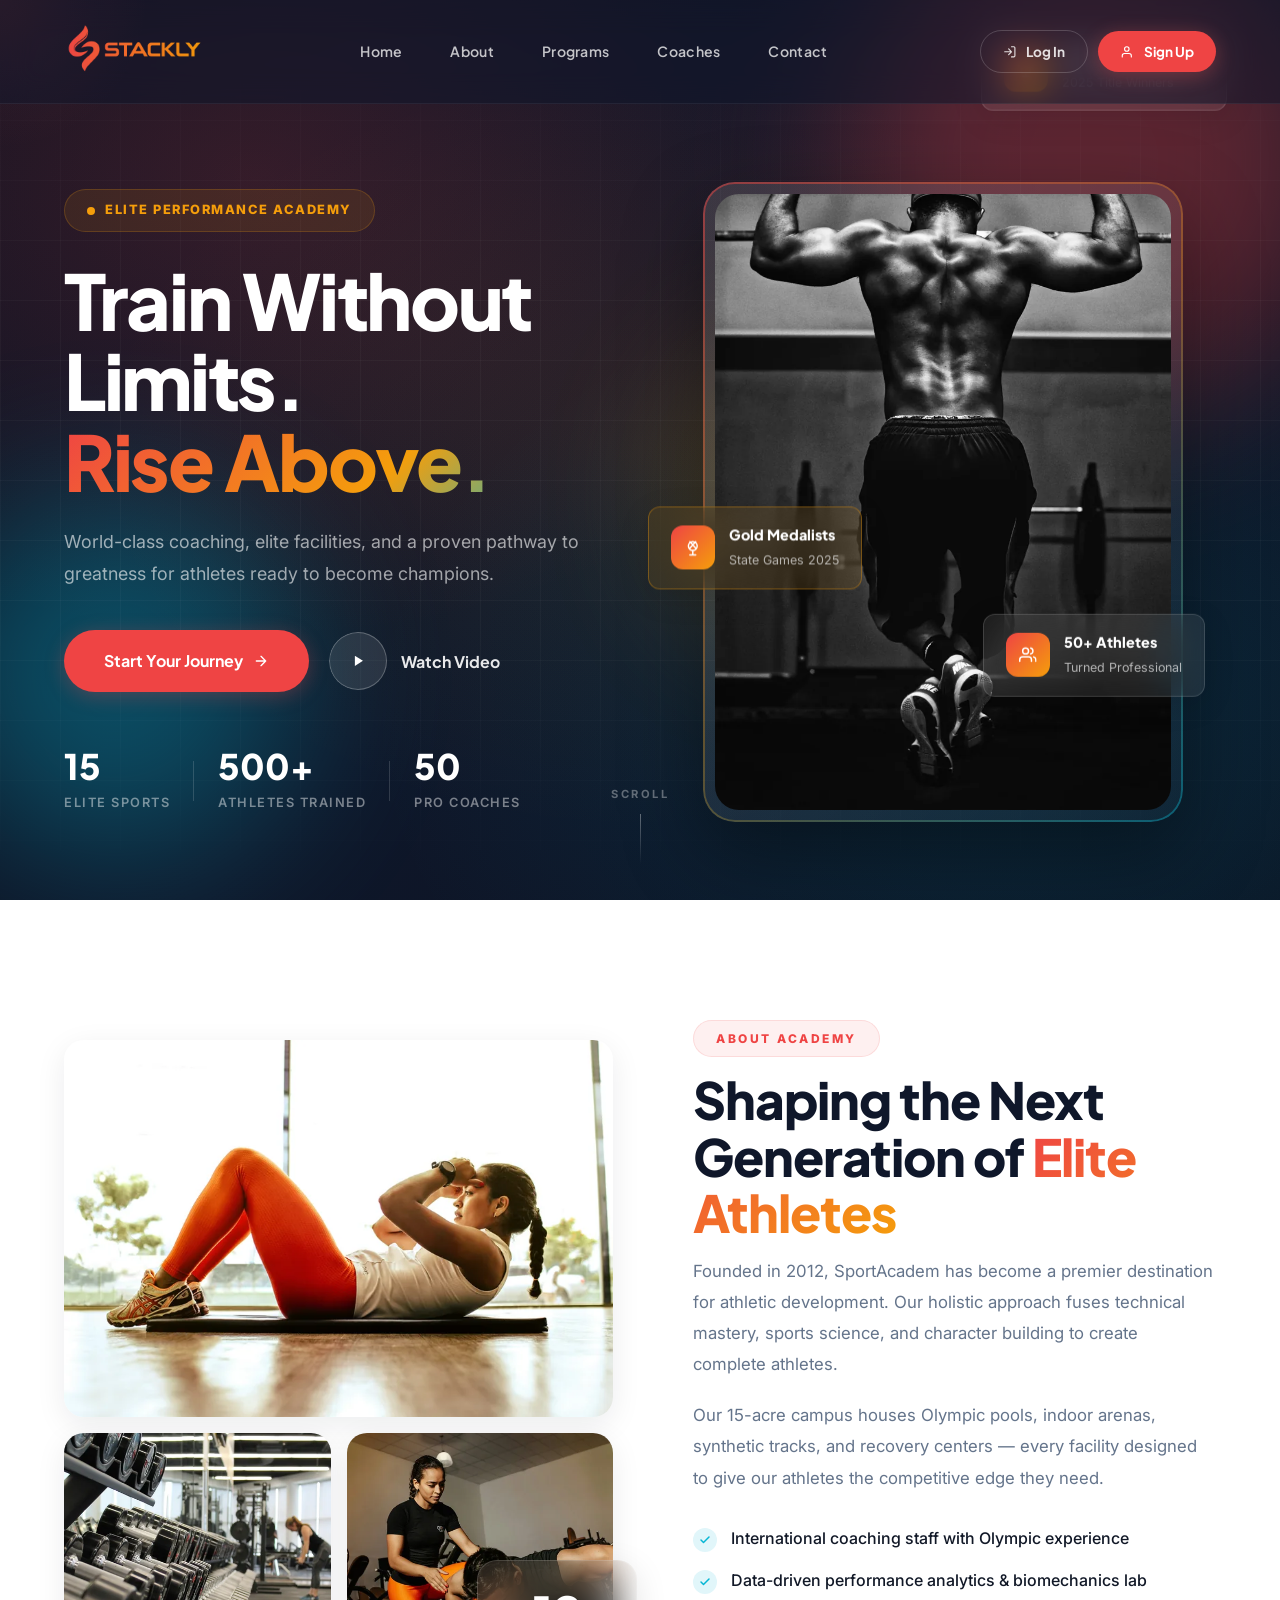
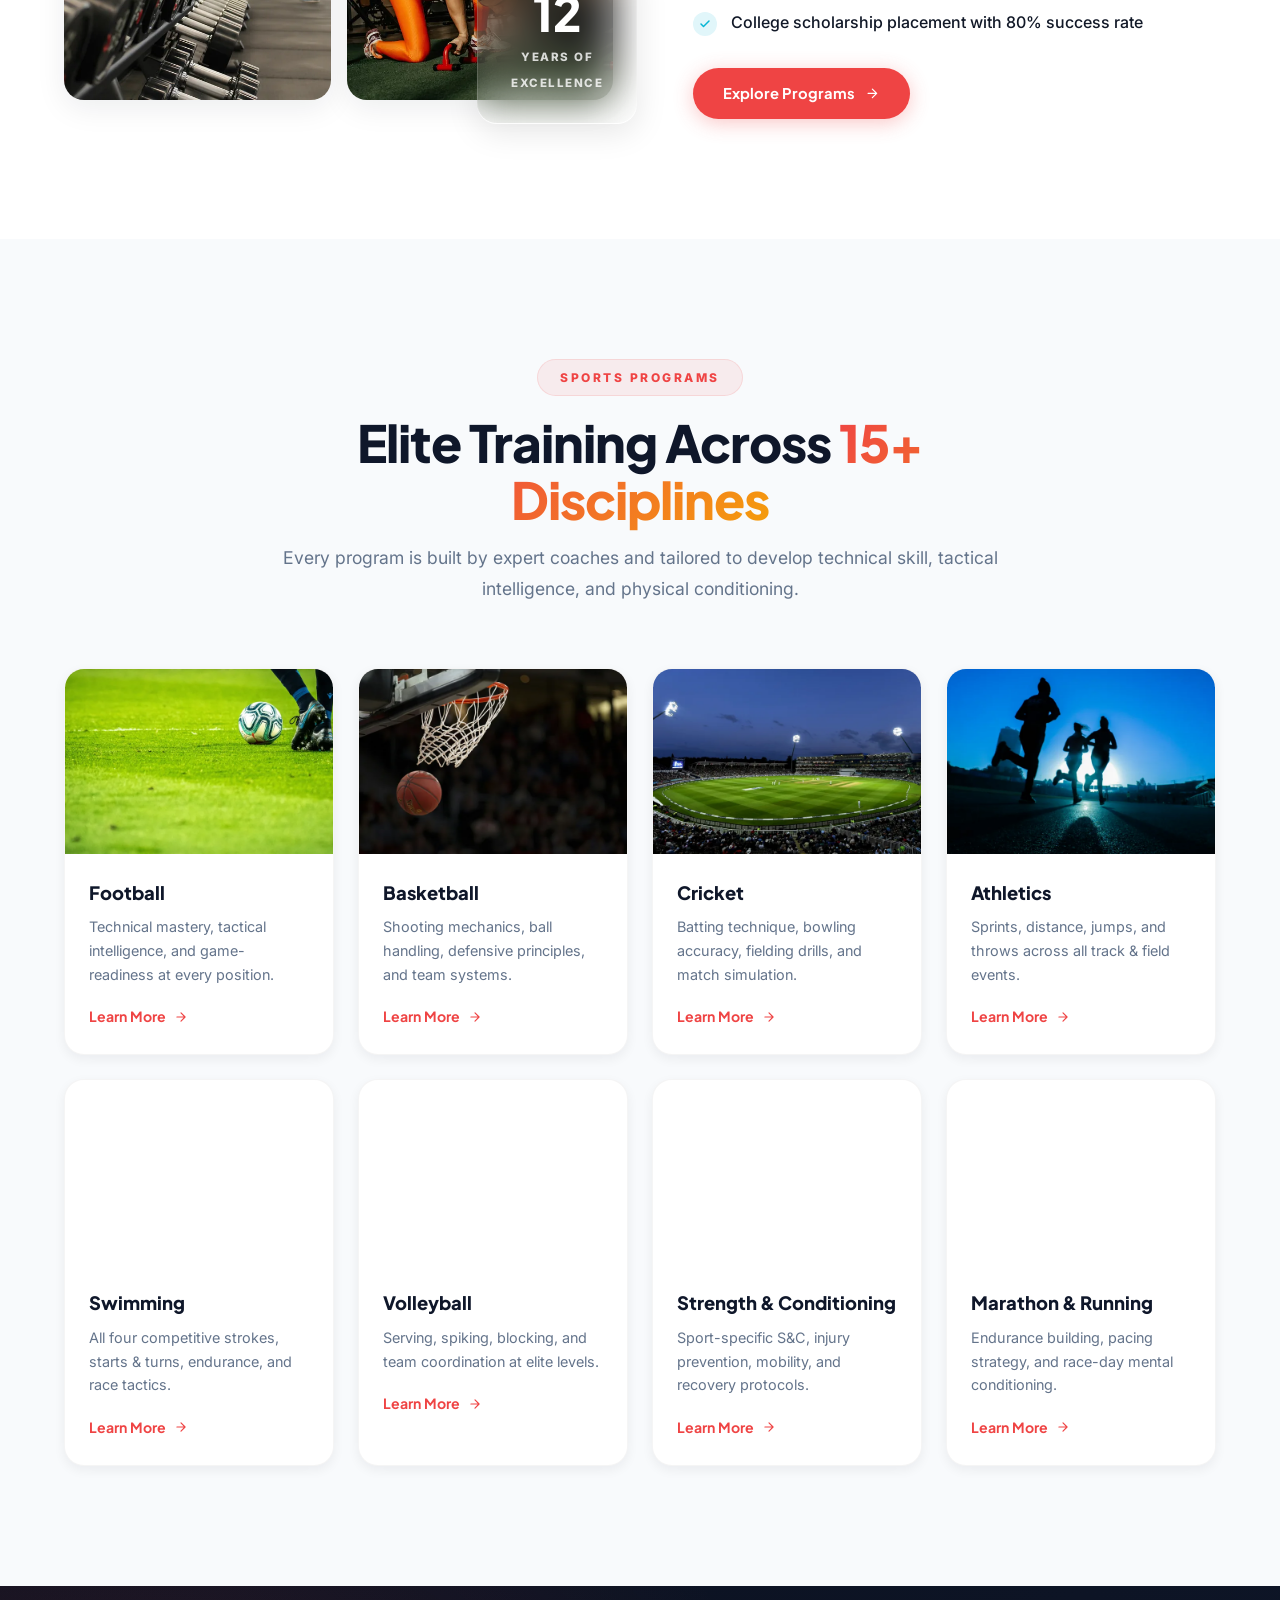
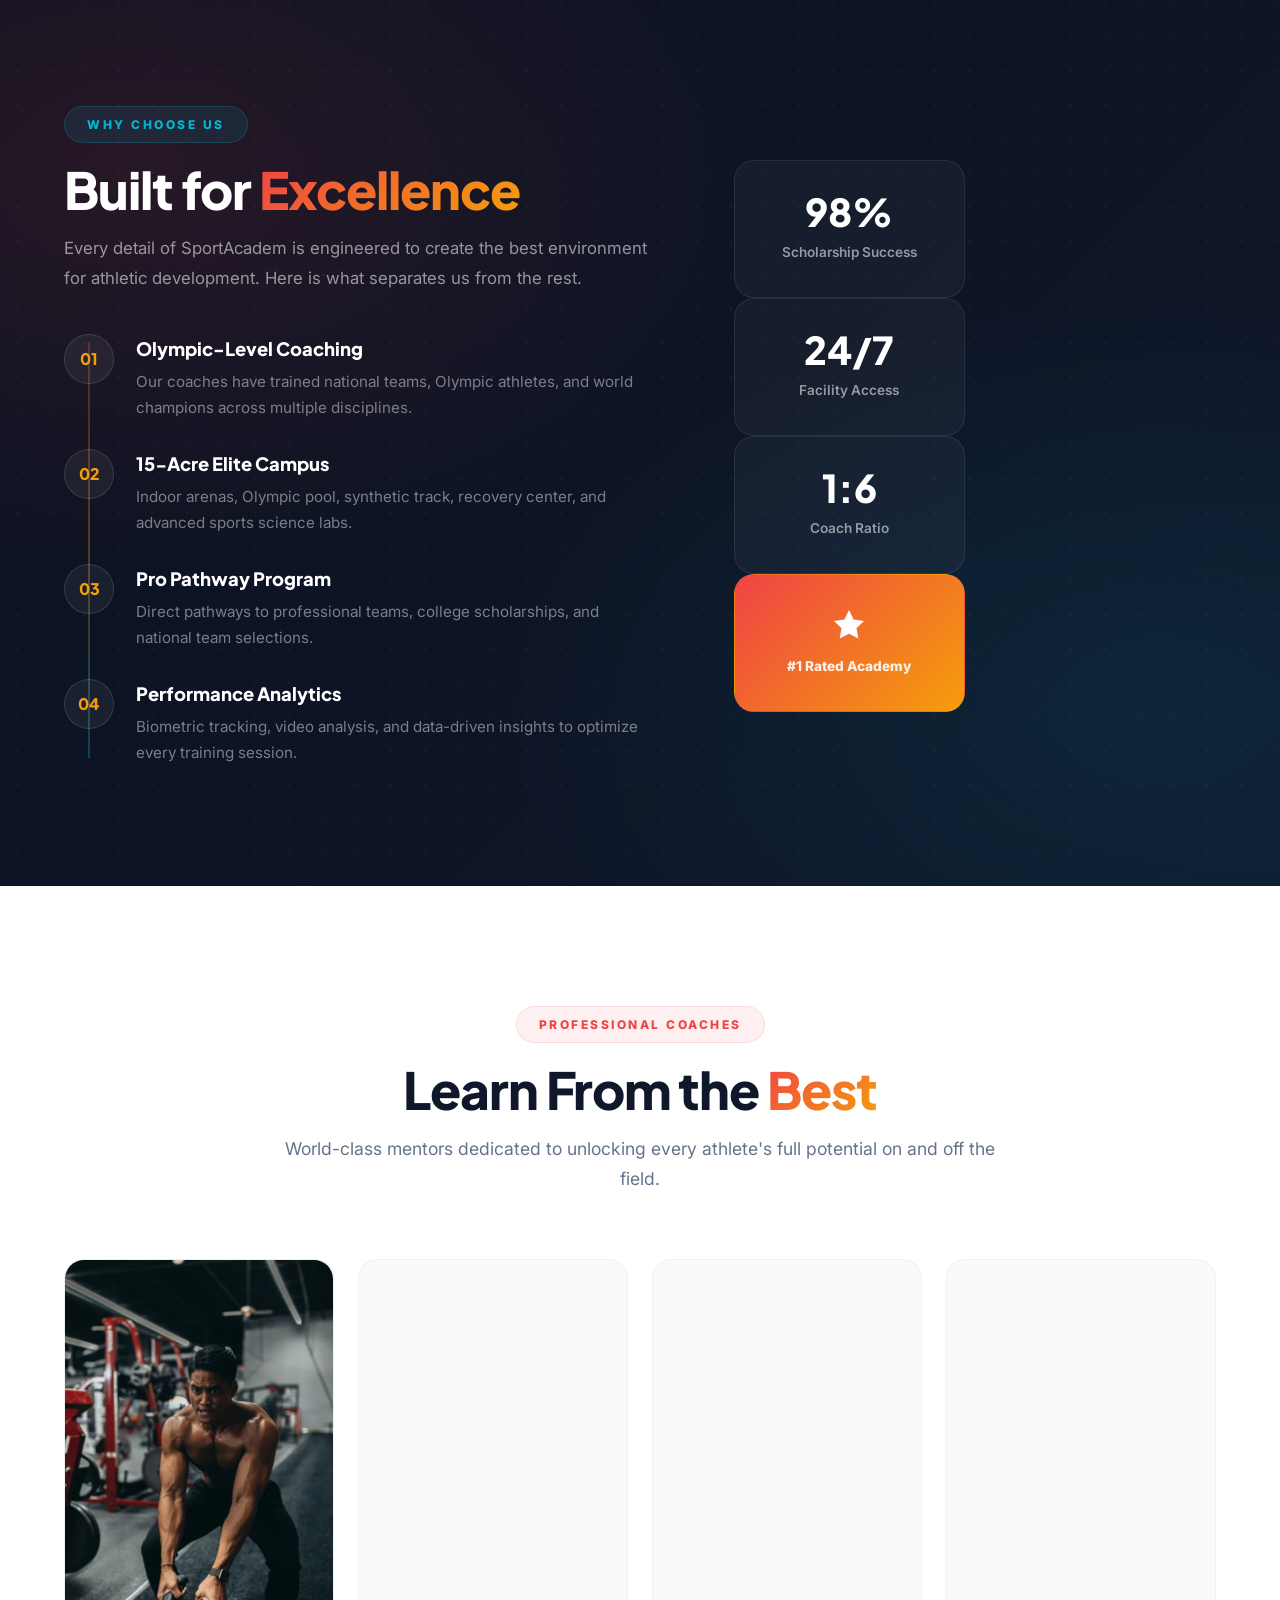
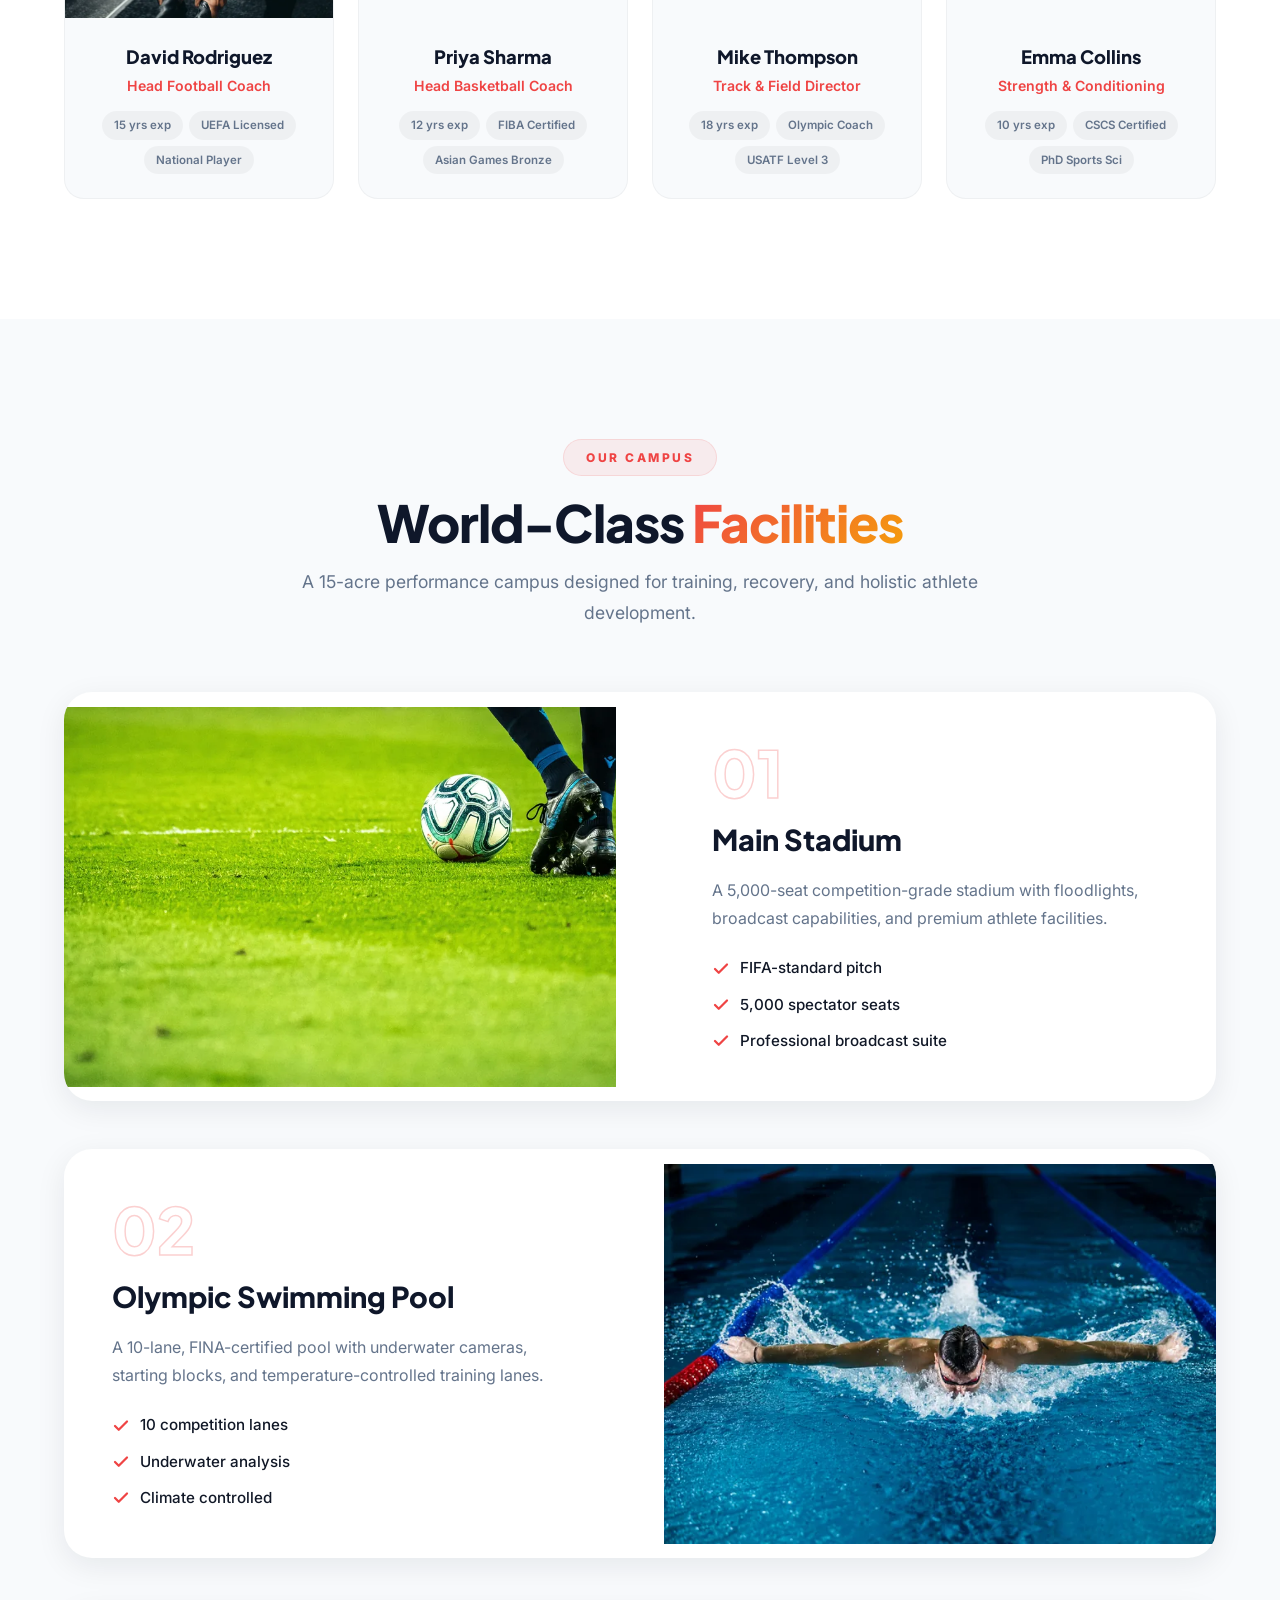
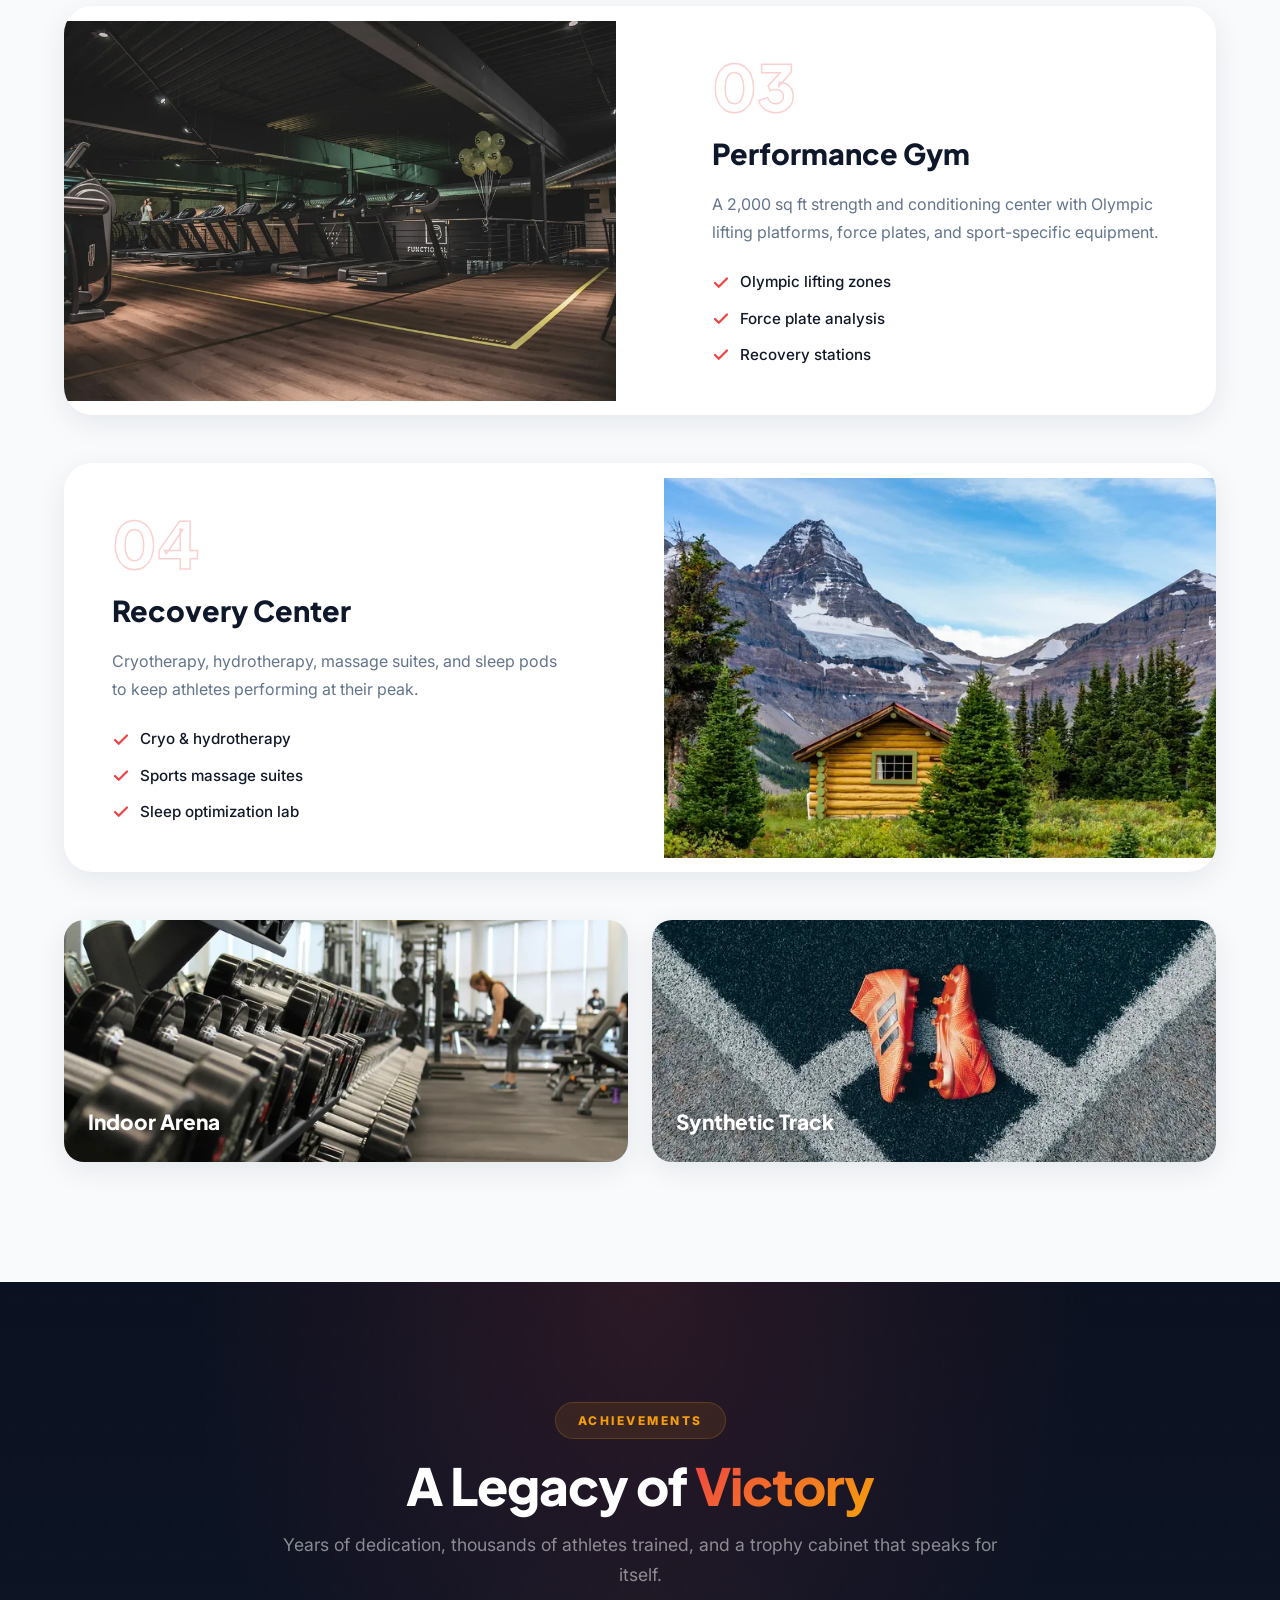
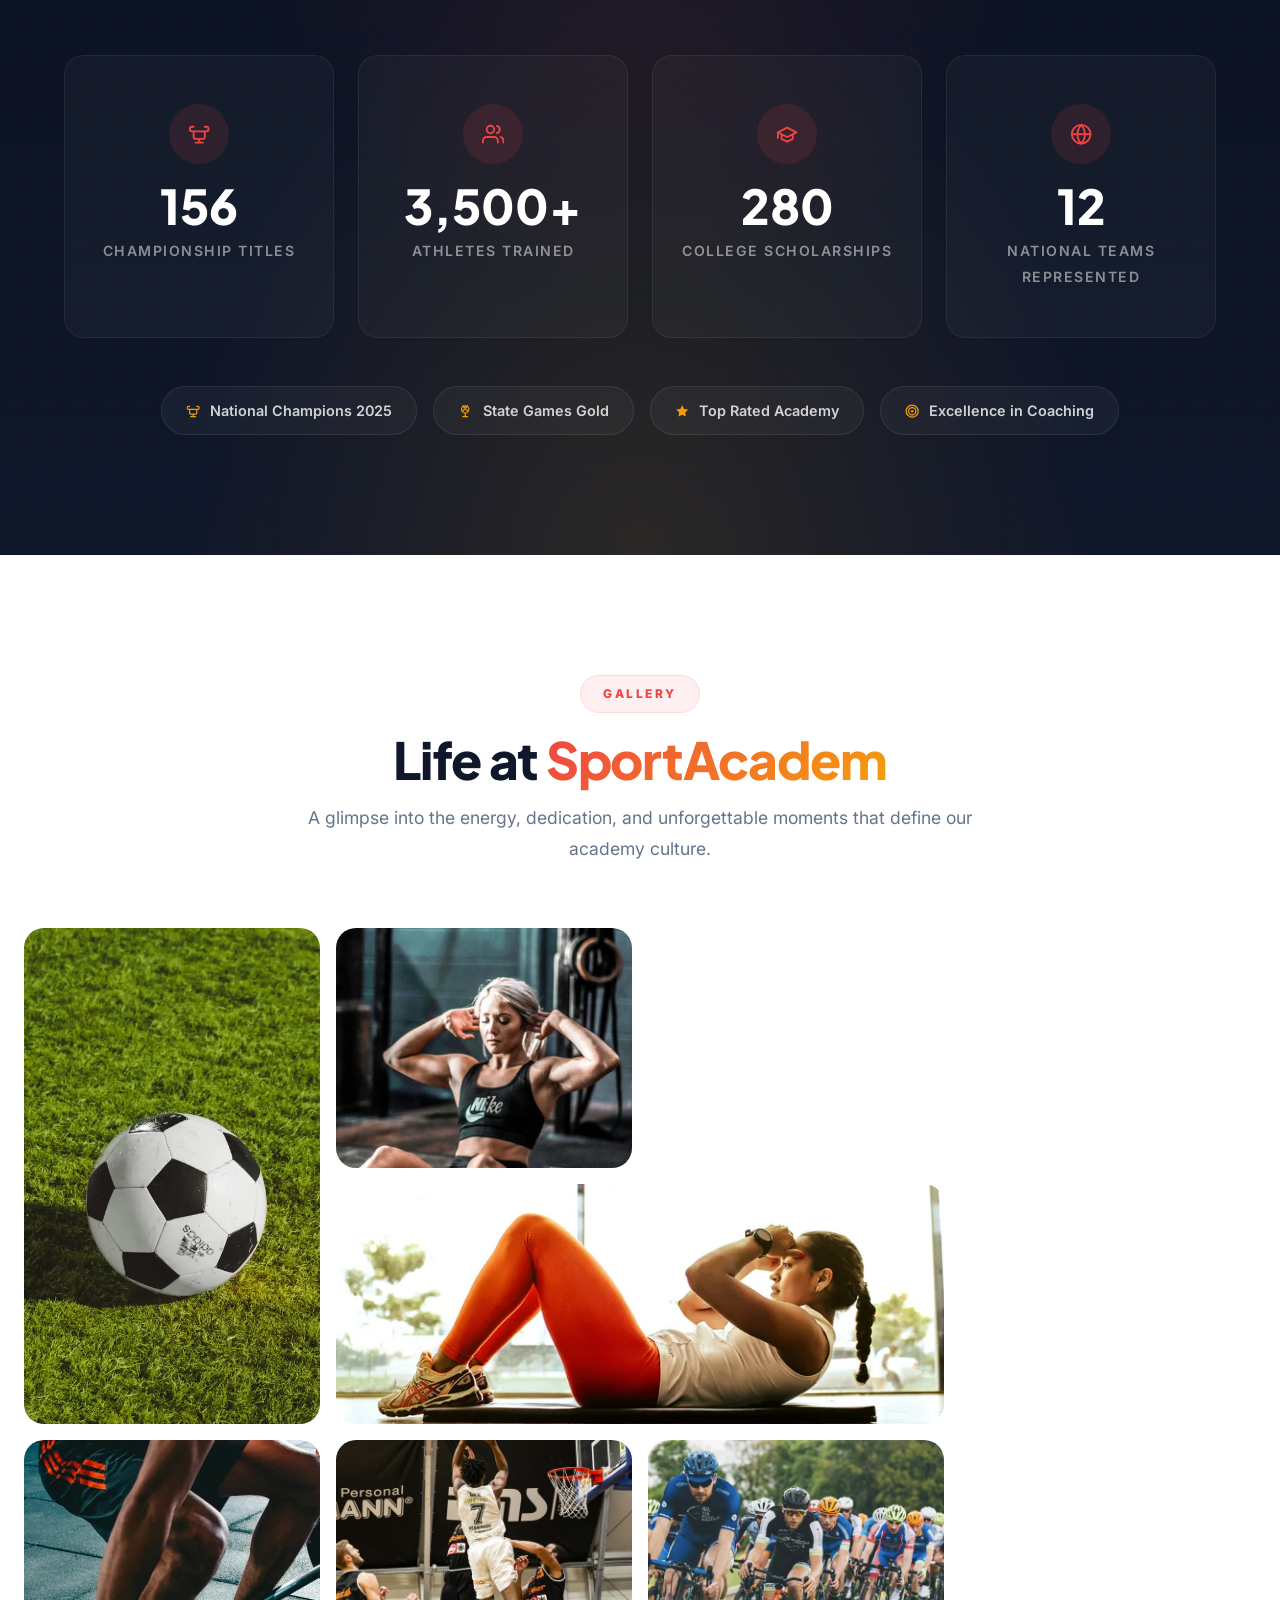
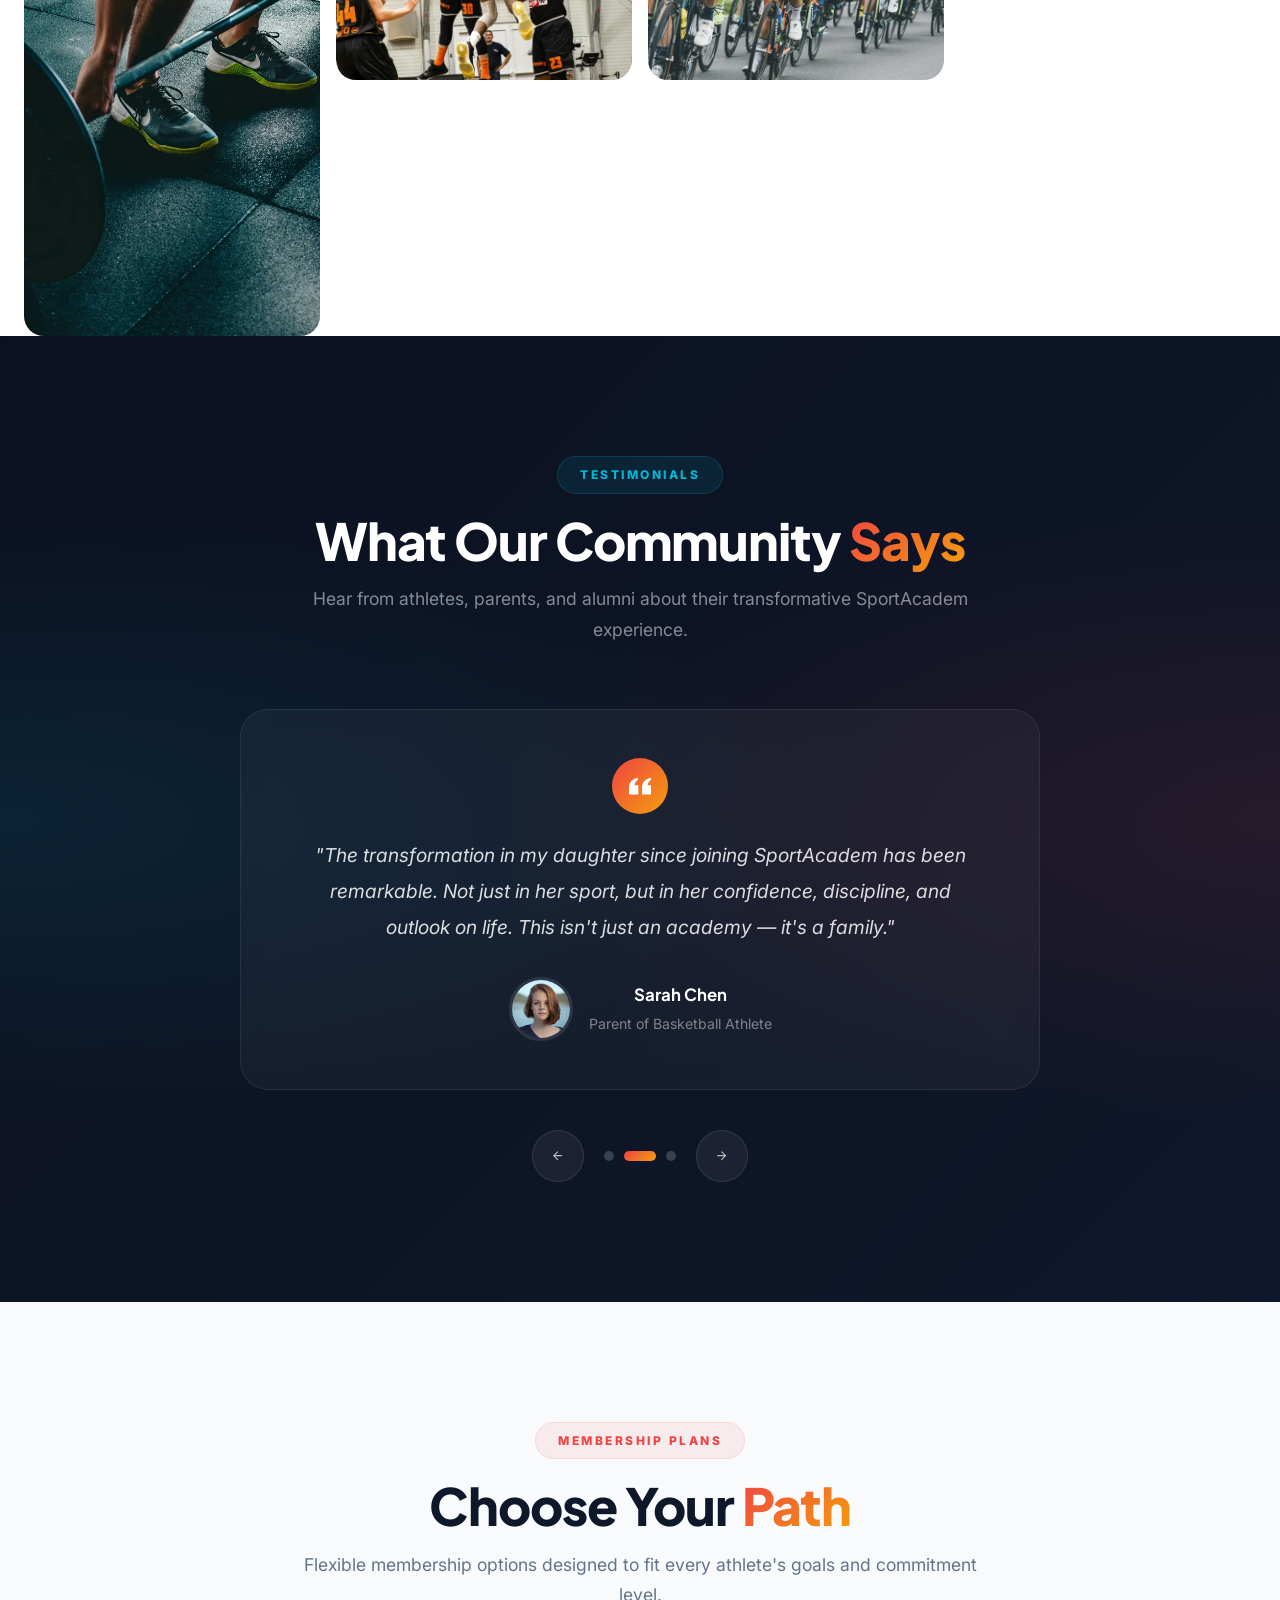
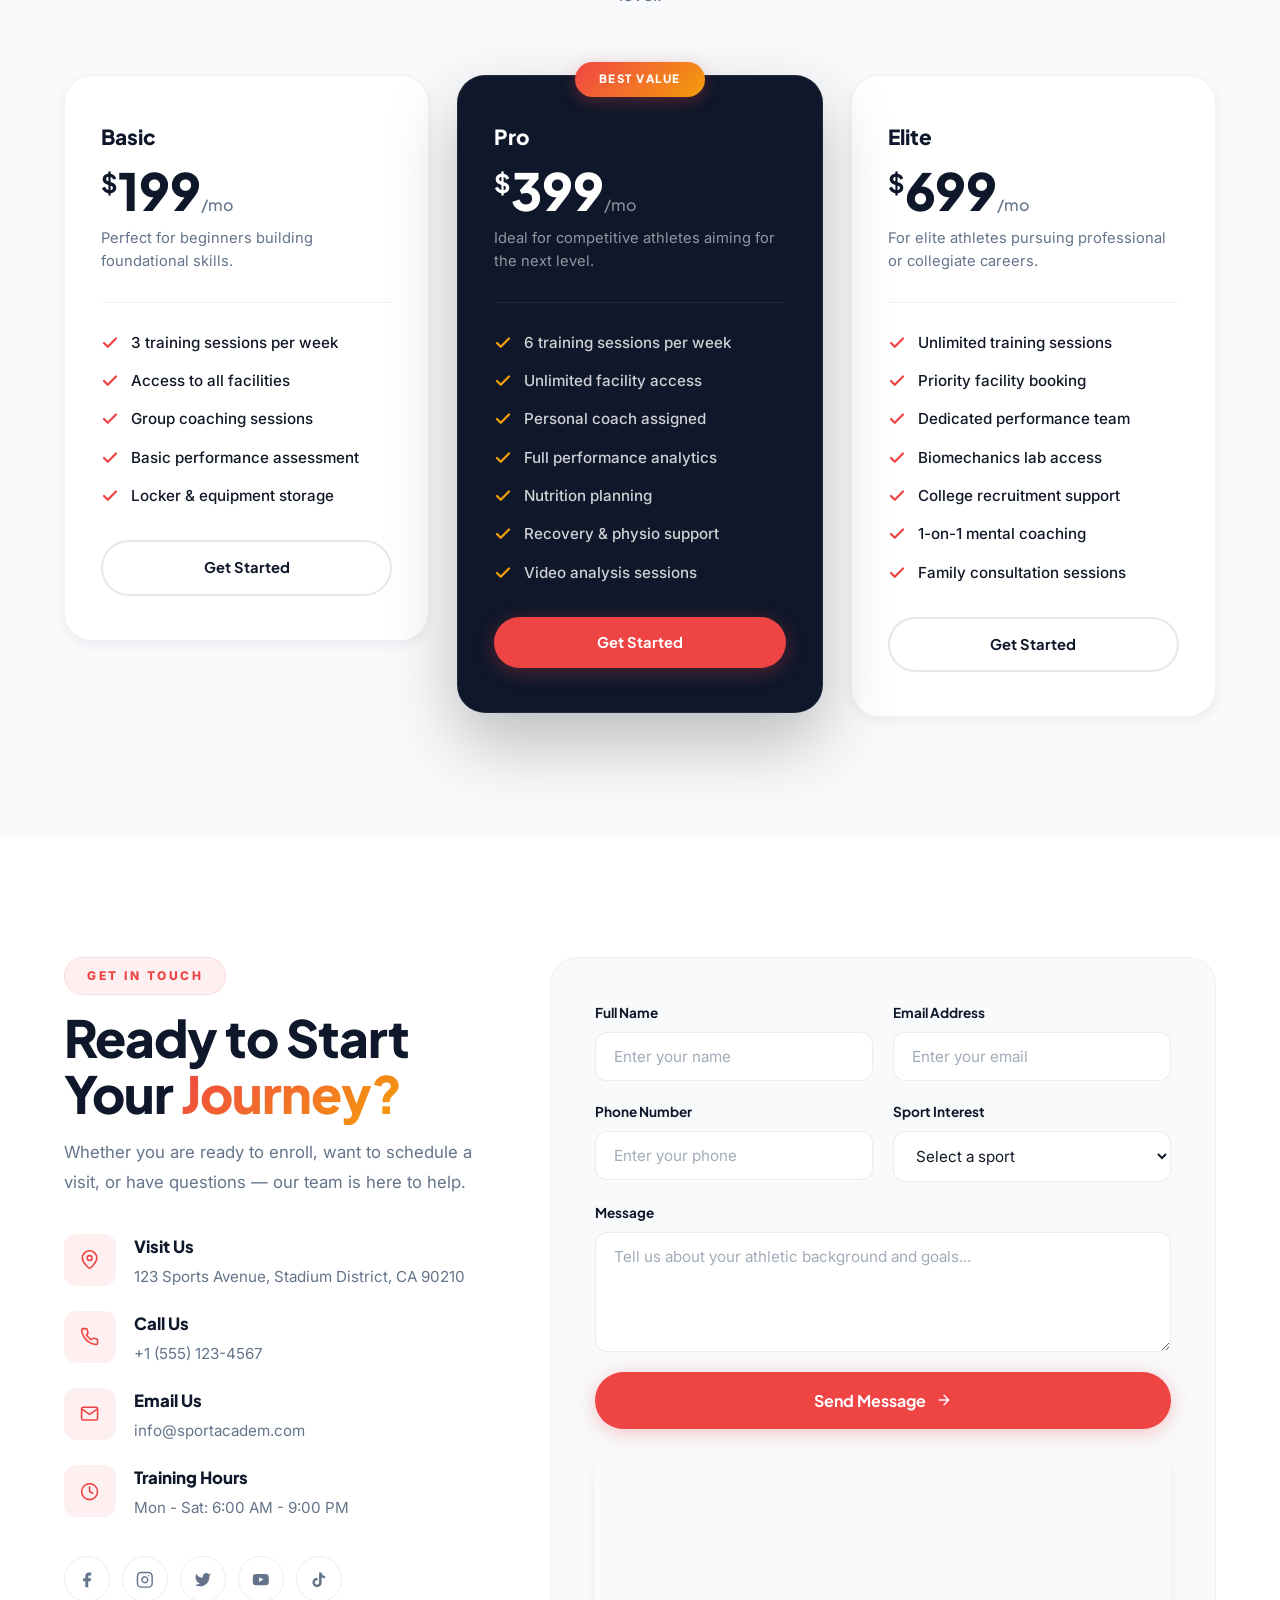
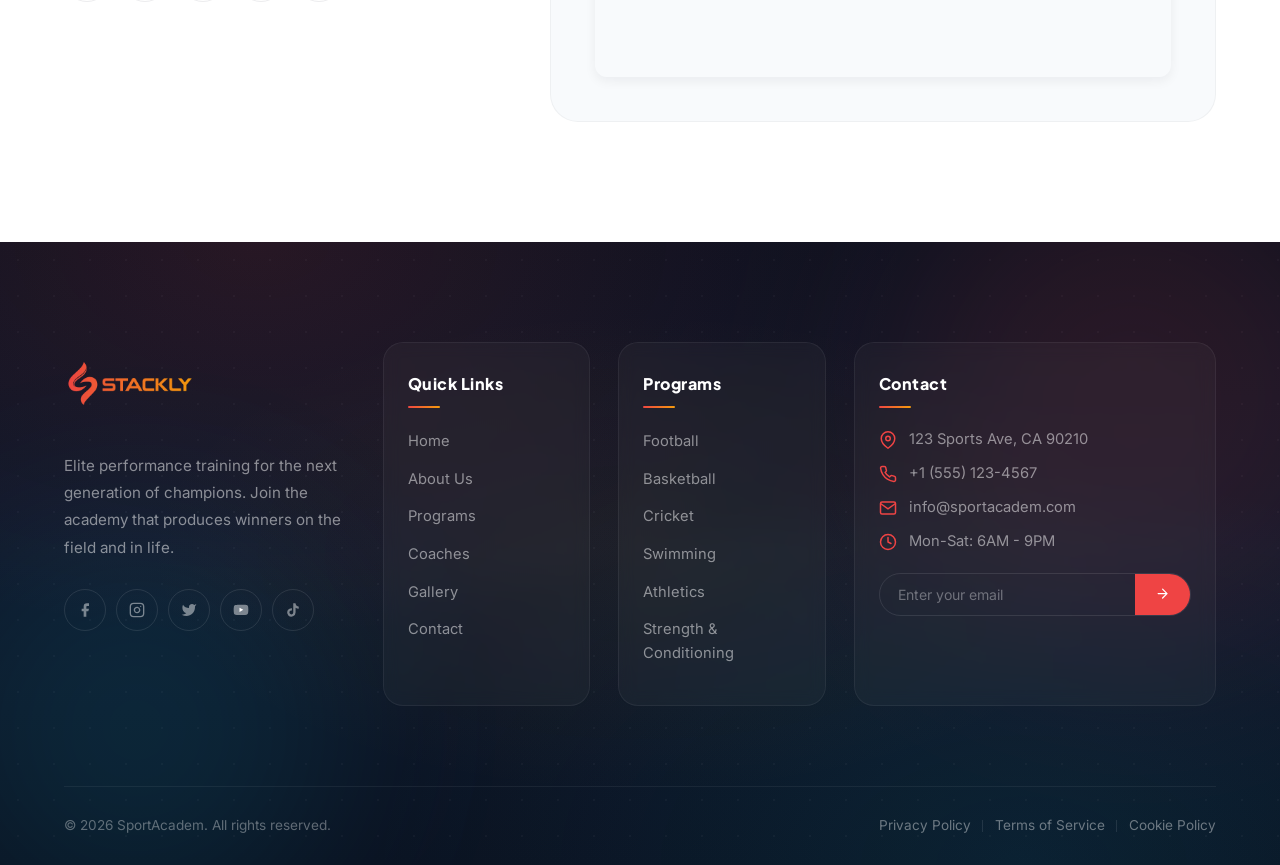
==== index.html @ ed5562ca "First Commit" ====
<!DOCTYPE html>
<html lang="en">
<head>
  <meta charset="UTF-8">
  <meta name="viewport" content="width=device-width, initial-scale=1.0">
  <meta name="description" content="SportAcadem — Elite performance academy shaping the next generation of champions through world-class coaching, facilities, and athletic development.">
  <meta name="theme-color" content="#0F172A">
  <title>SportAcadem — Elite Performance Academy</title>
  <link rel="preconnect" href="https://fonts.googleapis.com">
  <link rel="preconnect" href="https://fonts.gstatic.com" crossorigin>
  <link href="https://fonts.googleapis.com/css2?family=Inter:wght@400;500;600;700&family=Plus+Jakarta+Sans:wght@400;500;600;700;800;900&display=swap" rel="stylesheet">
  <link rel="stylesheet" href="css/style.css">
</head>
<body>

  <!-- ===== SVG ICON SPRITE ===== -->
  <svg class="svg-sprite" aria-hidden="true" focusable="false" xmlns="http://www.w3.org/2000/svg">
    <defs>
      <symbol id="icon-arrow-right" viewBox="0 0 24 24"><path fill="none" stroke="currentColor" stroke-width="2" stroke-linecap="round" stroke-linejoin="round" d="M5 12h14M12 5l7 7-7 7"/></symbol>
      <symbol id="icon-play" viewBox="0 0 24 24"><path fill="currentColor" d="M8 5v14l11-7z"/></symbol>
      <symbol id="icon-trophy" viewBox="0 0 24 24"><path fill="none" stroke="currentColor" stroke-width="2" stroke-linecap="round" stroke-linejoin="round" d="M6 9H4.5a2.5 2.5 0 0 1 0-5H6m12 5h1.5a2.5 2.5 0 0 0 0-5H18M6 9v6a2 2 0 0 0 2 2h8a2 2 0 0 0 2-2V9M6 9h12m-6 9v3m-4 0h8"/></symbol>
      <symbol id="icon-medal" viewBox="0 0 24 24"><path fill="none" stroke="currentColor" stroke-width="2" stroke-linecap="round" stroke-linejoin="round" d="M12 15a6 6 0 1 0 0-12 6 6 0 0 0 0 12zm0 0v6m-4 0h8M8 3l8 9m0-9L8 12"/></symbol>
      <symbol id="icon-users" viewBox="0 0 24 24"><path fill="none" stroke="currentColor" stroke-width="2" stroke-linecap="round" stroke-linejoin="round" d="M17 21v-2a4 4 0 0 0-4-4H5a4 4 0 0 0-4 4v2m8-10a4 4 0 1 0 0-8 4 4 0 0 0 0 8zm14 10v-2a4 4 0 0 0-3-3.87M16 3.13a4 4 0 0 1 0 7.75"/></symbol>
      <symbol id="icon-check" viewBox="0 0 24 24"><path fill="none" stroke="currentColor" stroke-width="3" stroke-linecap="round" stroke-linejoin="round" d="M20 6L9 17l-5-5"/></symbol>
      <symbol id="icon-brain" viewBox="0 0 24 24"><path fill="none" stroke="currentColor" stroke-width="2" stroke-linecap="round" stroke-linejoin="round" d="M9.5 2A2.5 2.5 0 0 1 12 4.5v0a2.5 2.5 0 0 0 2.5 2.5v0a2.5 2.5 0 0 1 2.5 2.5v0a2.5 2.5 0 0 0 2.5 2.5v0c.9 0 1.7.5 2.1 1.3M8 22a2 2 0 0 1-2-2m2 2a2 2 0 0 0 2-2m-2 2v-4m-2 2a2 2 0 0 1-2-2m2 2a2 2 0 0 0 2-2m-2 2v-4m-2 2a2 2 0 0 1-2-2m2 2a2 2 0 0 0 2-2m-2 2v-4"/></symbol>
      <symbol id="icon-dumbbell" viewBox="0 0 24 24"><path fill="none" stroke="currentColor" stroke-width="2" stroke-linecap="round" stroke-linejoin="round" d="M6.5 6.5h11M6.5 17.5h11M6 20v-5M18 20v-5M6 9V4M18 9V4M3 9h18M3 15h18M2 12h20"/></symbol>
      <symbol id="icon-apple" viewBox="0 0 24 24"><path fill="none" stroke="currentColor" stroke-width="2" stroke-linecap="round" stroke-linejoin="round" d="M12 20.94c1.5 1.25 3.75 1.25 5.5-.25 3-2.25 3.75-7.5 1.25-10.75-1.25-1.5-3-2-4.5-1.5-.75.25-1.75.25-2.5 0-1.5-.5-3.25 0-4.5 1.5-2.5 3.25-1.75 8.5 1.25 10.75 1.75 1.5 4 1.5 5.5.25zM15 4a2.5 2.5 0 0 0-3 2 2.5 2.5 0 0 0 3-2z"/></symbol>
      <symbol id="icon-chart" viewBox="0 0 24 24"><path fill="none" stroke="currentColor" stroke-width="2" stroke-linecap="round" stroke-linejoin="round" d="M18 20V10M12 20V4M6 20v-6"/></symbol>
      <symbol id="icon-star" viewBox="0 0 24 24"><path fill="currentColor" d="M12 2l3.09 6.26L22 9.27l-5 4.87 1.18 6.88L12 17.77l-6.18 3.25L7 14.14 2 9.27l6.91-1.01L12 2z"/></symbol>
      <symbol id="icon-location" viewBox="0 0 24 24"><path fill="none" stroke="currentColor" stroke-width="2" stroke-linecap="round" stroke-linejoin="round" d="M21 10c0 7-9 13-9 13s-9-6-9-13a9 9 0 0 1 18 0z"/><circle cx="12" cy="10" r="3" fill="none" stroke="currentColor" stroke-width="2"/></symbol>
      <symbol id="icon-phone" viewBox="0 0 24 24"><path fill="none" stroke="currentColor" stroke-width="2" stroke-linecap="round" stroke-linejoin="round" d="M22 16.92v3a2 2 0 0 1-2.18 2 19.79 19.79 0 0 1-8.63-3.07 19.5 19.5 0 0 1-6-6 19.79 19.79 0 0 1-3.07-8.67A2 2 0 0 1 4.11 2h3a2 2 0 0 1 2 1.72 12.56 12.56 0 0 0 .7 2.81 2 2 0 0 1-.45 2.11L8.09 9.91a16 16 0 0 0 6 6l1.27-1.27a2 2 0 0 1 2.11-.45 12.56 12.56 0 0 0 2.81.7A2 2 0 0 1 22 16.92z"/></symbol>
      <symbol id="icon-mail" viewBox="0 0 24 24"><path fill="none" stroke="currentColor" stroke-width="2" stroke-linecap="round" stroke-linejoin="round" d="M4 4h16c1.1 0 2 .9 2 2v12c0 1.1-.9 2-2 2H4c-1.1 0-2-.9-2-2V6c0-1.1.9-2 2-2z"/><polyline points="22,6 12,13 2,6" fill="none" stroke="currentColor" stroke-width="2"/></symbol>
      <symbol id="icon-clock" viewBox="0 0 24 24"><circle cx="12" cy="12" r="10" fill="none" stroke="currentColor" stroke-width="2"/><polyline points="12 6 12 12 16 14" fill="none" stroke="currentColor" stroke-width="2" stroke-linecap="round" stroke-linejoin="round"/></symbol>
      <symbol id="icon-facebook" viewBox="0 0 24 24"><path fill="currentColor" d="M18 2h-3a5 5 0 0 0-5 5v3H7v4h3v8h4v-8h3l1-4h-4V7a1 1 0 0 1 1-1h3z"/></symbol>
      <symbol id="icon-linkedin" viewBox="0 0 24 24"><path fill="currentColor" d="M19 3a2 2 0 0 1 2 2v14a2 2 0 0 1-2 2H5a2 2 0 0 1-2-2V5a2 2 0 0 1 2-2h14m-.5 15.5v-5.4c0-1.5-.5-2.5-2-2.5-1 0-1.6.6-1.9 1.1v-1H12v8.3h2.1v-4.9c0-.9.4-1.5 1.2-1.5s1.1.6 1.1 1.5v4.9h2.1M6.5 9H9v8.5H6.5V9m1.2-4a1.3 1.3 0 1 1 0 2.6 1.3 1.3 0 0 1 0-2.6z"/></symbol>
      <symbol id="icon-instagram" viewBox="0 0 24 24"><rect x="2" y="2" width="20" height="20" rx="5" ry="5" fill="none" stroke="currentColor" stroke-width="2"/><path fill="none" stroke="currentColor" stroke-width="2" d="M16 11.37A4 4 0 1 1 12.63 8 4 4 0 0 1 16 11.37z"/><line x1="17.5" y1="6.5" x2="17.51" y2="6.5" stroke="currentColor" stroke-width="2" stroke-linecap="round"/></symbol>
      <symbol id="icon-twitter" viewBox="0 0 24 24"><path fill="currentColor" d="M23 3a10.9 10.9 0 0 1-3.14 1.53A4.48 4.48 0 0 0 12 8v1A10.66 10.66 0 0 1 3 4s-4 9 5 13a11.64 11.64 0 0 1-7 2c9 5 20 0 20-11.5a4.5 4.5 0 0 0-.08-.83A7.72 7.72 0 0 0 23 3z"/></symbol>
      <symbol id="icon-youtube" viewBox="0 0 24 24"><path fill="currentColor" d="M22.54 6.42a2.78 2.78 0 0 0-1.94-2C18.88 4 12 4 12 4s-6.88 0-8.6.46a2.78 2.78 0 0 0-1.94 2A29 29 0 0 0 1 11.75a29 29 0 0 0 .46 5.33A2.78 2.78 0 0 0 3.4 19c1.72.46 8.6.46 8.6.46s6.88 0 8.6-.46a2.78 2.78 0 0 0 1.94-2 29 29 0 0 0 .46-5.25 29 29 0 0 0-.46-5.33z"/><polygon fill="#fff" points="9.75 15.02 15.5 11.75 9.75 8.48 9.75 15.02"/></symbol>
      <symbol id="icon-tiktok" viewBox="0 0 24 24"><path fill="currentColor" d="M19.59 6.69a4.83 4.83 0 0 1-3.77-4.25V2h-3.45v13.67a2.89 2.89 0 0 1-5.2 1.74 2.89 2.89 0 0 1 2.31-4.64 2.93 2.93 0 0 1 .88.13V9.4a6.84 6.84 0 0 0-1-.05A6.33 6.33 0 0 0 5 20.1a6.34 6.34 0 0 0 10.86-4.43v-7a8.16 8.16 0 0 0 4.77 1.52v-3.4a4.85 4.85 0 0 1-1-.1z"/></symbol>
      <symbol id="icon-quote" viewBox="0 0 24 24"><path fill="currentColor" d="M14.017 21v-7.391c0-5.704 3.731-9.57 8.983-10.609l.995 2.151c-2.432.917-3.995 3.638-3.995 5.849h4v10H14.017zm-14 0v-7.391c0-5.704 3.748-9.57 9-10.609l.996 2.151c-2.433.917-3.996 3.638-3.996 5.849h3.983v10H.017z"/></symbol>
      <symbol id="icon-menu" viewBox="0 0 24 24"><path fill="none" stroke="currentColor" stroke-width="2" stroke-linecap="round" stroke-linejoin="round" d="M3 12h18M3 6h18M3 18h18"/></symbol>
      <symbol id="icon-close" viewBox="0 0 24 24"><path fill="none" stroke="currentColor" stroke-width="2" stroke-linecap="round" stroke-linejoin="round" d="M18 6L6 18M6 6l12 12"/></symbol>
      <symbol id="icon-chevron" viewBox="0 0 24 24"><path fill="none" stroke="currentColor" stroke-width="2" stroke-linecap="round" stroke-linejoin="round" d="M6 9l6 6 6-6"/></symbol>
      <symbol id="icon-login" viewBox="0 0 24 24"><path fill="none" stroke="currentColor" stroke-width="2" stroke-linecap="round" stroke-linejoin="round" d="M15 3h4a2 2 0 0 1 2 2v14a2 2 0 0 1-2 2h-4M10 17l5-5-5-5M13.8 12H3"/></symbol>
      <symbol id="icon-user" viewBox="0 0 24 24"><path fill="none" stroke="currentColor" stroke-width="2" stroke-linecap="round" stroke-linejoin="round" d="M20 21v-2a4 4 0 0 0-4-4H8a4 4 0 0 0-4 4v2"/><circle cx="12" cy="7" r="4" fill="none" stroke="currentColor" stroke-width="2"/></symbol>
      <symbol id="icon-logout" viewBox="0 0 24 24"><path fill="none" stroke="currentColor" stroke-width="2" stroke-linecap="round" stroke-linejoin="round" d="M9 21H5a2 2 0 0 1-2-2V5a2 2 0 0 1 2-2h4M16 17l5-5-5-5M21 12H9"/></symbol>
      <symbol id="icon-globe" viewBox="0 0 24 24"><circle cx="12" cy="12" r="10" fill="none" stroke="currentColor" stroke-width="2"/><path fill="none" stroke="currentColor" stroke-width="2" d="M2 12h20"/><path fill="none" stroke="currentColor" stroke-width="2" d="M12 2a15.3 15.3 0 0 1 4 10 15.3 15.3 0 0 1-4 10 15.3 15.3 0 0 1-4-10 15.3 15.3 0 0 1 4-10z"/></symbol>
      <symbol id="icon-graduation" viewBox="0 0 24 24"><path fill="none" stroke="currentColor" stroke-width="2" stroke-linecap="round" stroke-linejoin="round" d="M22 10l-10-5-10 5 10 5 10-5zM6 12v5l6 3 6-3v-5M2 10v6"/></symbol>
      <symbol id="icon-search" viewBox="0 0 24 24"><circle cx="11" cy="11" r="8" fill="none" stroke="currentColor" stroke-width="2"/><path fill="none" stroke="currentColor" stroke-width="2" stroke-linecap="round" stroke-linejoin="round" d="M21 21l-4.35-4.35"/></symbol>
      <symbol id="icon-zap" viewBox="0 0 24 24"><polygon points="13 2 3 14 12 14 11 22 21 10 12 10 13 2" fill="currentColor"/></symbol>
      <symbol id="icon-target" viewBox="0 0 24 24"><circle cx="12" cy="12" r="10" fill="none" stroke="currentColor" stroke-width="2"/><circle cx="12" cy="12" r="6" fill="none" stroke="currentColor" stroke-width="2"/><circle cx="12" cy="12" r="2" fill="currentColor"/></symbol>
    </defs>
  </svg>

  <!-- ===== SKIP LINK ===== -->
  <a href="#main-content" class="skip-link">Skip to main content</a>

  <!-- ===== PRELOADER ===== -->
  <div class="preloader" id="preloader" role="status" aria-label="Loading">
    <div class="preloader__content">
      <img src="assets/logo-stackly.webp" alt="SportAcadem" class="preloader__logo" width="108" height="72">
      <div class="preloader__bar"><span></span></div>
    </div>
  </div>

  <!-- ===== HEADER ===== -->
  <header class="header" id="header">
    <div class="container header__container">
      <a href="index.html" class="header__logo" aria-label="SportAcadem Home">
        <img src="assets/logo-stackly.webp" alt="SportAcadem" class="logo-img" width="120" height="80">
      </a>
      <nav class="header__nav" id="headerNav" aria-label="Main navigation">
        <ul class="header__menu">
          <li><a href="index.html" class="nav__link active">Home</a></li>
          <li><a href="about.html" class="nav__link">About</a></li>
          <li><a href="programs.html" class="nav__link">Programs</a></li>
          <li><a href="coaches.html" class="nav__link">Coaches</a></li>
          <li><a href="contact.html" class="nav__link">Contact</a></li>
        </ul>
        <div class="header__actions header__actions--mobile">
          <a href="login.html" class="btn btn--ghost btn--sm"><svg class="icon" aria-hidden="true"><use href="#icon-login"/></svg>Log In</a>
          <a href="signup.html" class="btn btn--primary btn--sm"><svg class="icon" aria-hidden="true"><use href="#icon-user"/></svg>Sign Up</a>
        </div>
      </nav>
      <div class="header__actions header__actions--desktop">
        <a href="login.html" class="btn btn--ghost btn--sm"><svg class="icon" aria-hidden="true"><use href="#icon-login"/></svg>Log In</a>
        <a href="signup.html" class="btn btn--primary btn--sm"><svg class="icon" aria-hidden="true"><use href="#icon-user"/></svg>Sign Up</a>
      </div>
      <button class="header__toggle" id="menuToggle" aria-label="Toggle menu" aria-expanded="false">
        <span class="header__toggle-bar"></span>
        <span class="header__toggle-bar"></span>
        <span class="header__toggle-bar"></span>
      </button>
    </div>
  </header>

  <main id="main-content">
    <!-- ===== HERO ===== -->
    <section class="hero" id="hero" aria-label="Hero">
      <div class="hero__bg" aria-hidden="true">
        <div class="hero__gradient"></div>
        <div class="hero__shape hero__shape--1"></div>
        <div class="hero__shape hero__shape--2"></div>
        <div class="hero__shape hero__shape--3"></div>
        <div class="hero__grid"></div>
      </div>
      <div class="container hero__container">
        <div class="hero__layout">
          <div class="hero__content">
            <div class="hero__badge" data-reveal="fade-up">
              <span class="hero__badge-dot" aria-hidden="true"></span>
              Elite Performance Academy
            </div>
            <h1 class="hero__title" data-reveal="fade-up" data-delay="0.1">
              <span class="hero__line">Train Without</span>
              <span class="hero__line">Limits.</span>
              <span class="hero__line hero__line--accent">Rise Above.</span>
            </h1>
            <p class="hero__desc" data-reveal="fade-up" data-delay="0.2">World-class coaching, elite facilities, and a proven pathway to greatness for athletes ready to become champions.</p>
            <div class="hero__actions" data-reveal="fade-up" data-delay="0.3">
              <a href="#contact" class="btn btn--primary btn--lg">
                Start Your Journey
                <svg class="icon" aria-hidden="true"><use href="#icon-arrow-right"/></svg>
              </a>
              <button class="btn btn--play" id="watchVideo" aria-label="Watch video">
                <span class="btn__play-icon"><svg class="icon" aria-hidden="true"><use href="#icon-play"/></svg></span>
                Watch Video
              </button>
            </div>
            <div class="hero__stats-row" data-reveal="fade-up" data-delay="0.4">
              <div class="hero__stat">
                <span class="hero__stat-num"><span class="counter" data-target="15">0</span></span>
                <span class="hero__stat-label">Elite Sports</span>
              </div>
              <div class="hero__stat">
                <span class="hero__stat-num"><span class="counter" data-target="500">0</span>+</span>
                <span class="hero__stat-label">Athletes Trained</span>
              </div>
              <div class="hero__stat">
                <span class="hero__stat-num"><span class="counter" data-target="50">0</span></span>
                <span class="hero__stat-label">Pro Coaches</span>
              </div>
            </div>
          </div>
          <div class="hero__visual" data-reveal="scale-in" data-delay="0.2">
            <div class="hero__image-frame">
              <div class="hero__image-reveal">
                <img src="assets/hero-athlete.webp" alt="Elite athlete training" class="hero__image" width="900" height="1100" decoding="async">
              </div>
            </div>
            <div class="hero__floating hero__floating--1" data-parallax="-30">
              <div class="glass-card">
                <div class="glass-card__icon"><svg class="icon" aria-hidden="true"><use href="#icon-trophy"/></svg></div>
                <div class="glass-card__text">
                  <strong>National Champions</strong>
                  <span>2025 Title Winners</span>
                </div>
              </div>
            </div>
            <div class="hero__floating hero__floating--2" data-parallax="20">
              <div class="glass-card glass-card--gold">
                <div class="glass-card__icon"><svg class="icon" aria-hidden="true"><use href="#icon-medal"/></svg></div>
                <div class="glass-card__text">
                  <strong>Gold Medalists</strong>
                  <span>State Games 2025</span>
                </div>
              </div>
            </div>
            <div class="hero__floating hero__floating--3" data-parallax="-15">
              <div class="glass-card">
                <div class="glass-card__icon"><svg class="icon" aria-hidden="true"><use href="#icon-users"/></svg></div>
                <div class="glass-card__text">
                  <strong>50+ Athletes</strong>
                  <span>Turned Professional</span>
                </div>
              </div>
            </div>
          </div>
        </div>
      </div>
      <a href="#about" class="hero__scroll" aria-label="Scroll to content">
        <span class="hero__scroll-text">Scroll</span>
        <span class="hero__scroll-line" aria-hidden="true"></span>
      </a>
    </section>

    <!-- ===== ABOUT ACADEMY ===== -->
    <section class="section about" id="about" aria-labelledby="about-title">
      <div class="container">
        <div class="about__layout">
          <div class="about__visual">
            <div class="about__collage" data-reveal="reveal-left">
              <div class="about__img about__img--main">
                <img src="assets/about-campus.webp" alt="Academy campus" loading="lazy" decoding="async" width="800" height="560">
              </div>
              <div class="about__img about__img--small">
                <img src="assets/about-training.webp" alt="Athletes training" loading="lazy" decoding="async" width="500" height="500">
              </div>
              <div class="about__img about__img--small">
                <img src="assets/about-coaching.webp" alt="Coach instruction" loading="lazy" decoding="async" width="500" height="500">
              </div>
            </div>
            <div class="about__exp glass-card" data-reveal="scale-in" data-delay="0.3">
              <span class="about__exp-num counter" data-target="12">0</span>
              <span class="about__exp-label">Years of<br>Excellence</span>
            </div>
          </div>
          <div class="about__content" data-reveal="reveal-right">
            <span class="section__tag">About Academy</span>
            <h2 id="about-title" class="section__title">Shaping the Next Generation of <span class="text-gradient">Elite Athletes</span></h2>
            <p class="about__text">Founded in 2012, SportAcadem has become a premier destination for athletic development. Our holistic approach fuses technical mastery, sports science, and character building to create complete athletes.</p>
            <p class="about__text">Our 15-acre campus houses Olympic pools, indoor arenas, synthetic tracks, and recovery centers — every facility designed to give our athletes the competitive edge they need.</p>
            <ul class="about__features">
              <li><span class="about__check"><svg class="icon" aria-hidden="true"><use href="#icon-check"/></svg></span>International coaching staff with Olympic experience</li>
              <li><span class="about__check"><svg class="icon" aria-hidden="true"><use href="#icon-check"/></svg></span>Data-driven performance analytics & biomechanics lab</li>
              <li><span class="about__check"><svg class="icon" aria-hidden="true"><use href="#icon-check"/></svg></span>College scholarship placement with 80% success rate</li>
            </ul>
            <a href="#programs" class="btn btn--primary">
              Explore Programs
              <svg class="icon" aria-hidden="true"><use href="#icon-arrow-right"/></svg>
            </a>
          </div>
        </div>
      </div>
    </section>

    <!-- ===== SPORTS PROGRAMS ===== -->
    <section class="section programs" id="programs" aria-labelledby="programs-title">
      <div class="container">
        <div class="section__header" data-reveal="fade-up">
          <span class="section__tag">Sports Programs</span>
          <h2 id="programs-title" class="section__title">Elite Training Across <span class="text-gradient">15+ Disciplines</span></h2>
          <p class="section__desc">Every program is built by expert coaches and tailored to develop technical skill, tactical intelligence, and physical conditioning.</p>
        </div>
        <div class="programs__grid">
          <article class="program-card" data-reveal="fade-up">
            <div class="program-card__media">
              <img src="assets/program-football.webp" alt="Football training" loading="lazy" decoding="async" width="700" height="460">
              <div class="program-card__overlay"></div>
            </div>
            <div class="program-card__content">
              <h3 class="program-card__title">Football</h3>
              <p class="program-card__desc">Technical mastery, tactical intelligence, and game-readiness at every position.</p>
              <a href="#contact" class="program-card__link">Learn More <svg class="icon" aria-hidden="true"><use href="#icon-arrow-right"/></svg></a>
            </div>
          </article>
          <article class="program-card" data-reveal="fade-up" data-delay="0.05">
            <div class="program-card__media">
              <img src="assets/program-basketball.webp" alt="Basketball training" loading="lazy" decoding="async" width="700" height="460">
              <div class="program-card__overlay"></div>
            </div>
            <div class="program-card__content">
              <h3 class="program-card__title">Basketball</h3>
              <p class="program-card__desc">Shooting mechanics, ball handling, defensive principles, and team systems.</p>
              <a href="#contact" class="program-card__link">Learn More <svg class="icon" aria-hidden="true"><use href="#icon-arrow-right"/></svg></a>
            </div>
          </article>
          <article class="program-card" data-reveal="fade-up" data-delay="0.1">
            <div class="program-card__media">
              <img src="assets/program-cricket.webp" alt="Cricket training" loading="lazy" decoding="async" width="700" height="460">
              <div class="program-card__overlay"></div>
            </div>
            <div class="program-card__content">
              <h3 class="program-card__title">Cricket</h3>
              <p class="program-card__desc">Batting technique, bowling accuracy, fielding drills, and match simulation.</p>
              <a href="#contact" class="program-card__link">Learn More <svg class="icon" aria-hidden="true"><use href="#icon-arrow-right"/></svg></a>
            </div>
          </article>
          <article class="program-card" data-reveal="fade-up" data-delay="0.15">
            <div class="program-card__media">
              <img src="assets/program-athletics.webp" alt="Athletics training" loading="lazy" decoding="async" width="700" height="460">
              <div class="program-card__overlay"></div>
            </div>
            <div class="program-card__content">
              <h3 class="program-card__title">Athletics</h3>
              <p class="program-card__desc">Sprints, distance, jumps, and throws across all track & field events.</p>
              <a href="#contact" class="program-card__link">Learn More <svg class="icon" aria-hidden="true"><use href="#icon-arrow-right"/></svg></a>
            </div>
          </article>
          <article class="program-card" data-reveal="fade-up" data-delay="0.2">
            <div class="program-card__media">
              <img src="assets/program-swimming.webp" alt="Swimming training" loading="lazy" decoding="async" width="700" height="460">
              <div class="program-card__overlay"></div>
            </div>
            <div class="program-card__content">
              <h3 class="program-card__title">Swimming</h3>
              <p class="program-card__desc">All four competitive strokes, starts & turns, endurance, and race tactics.</p>
              <a href="#contact" class="program-card__link">Learn More <svg class="icon" aria-hidden="true"><use href="#icon-arrow-right"/></svg></a>
            </div>
          </article>
          <article class="program-card" data-reveal="fade-up" data-delay="0.25">
            <div class="program-card__media">
              <img src="assets/program-volleyball.webp" alt="Volleyball training" loading="lazy" decoding="async" width="700" height="460">
              <div class="program-card__overlay"></div>
            </div>
            <div class="program-card__content">
              <h3 class="program-card__title">Volleyball</h3>
              <p class="program-card__desc">Serving, spiking, blocking, and team coordination at elite levels.</p>
              <a href="#contact" class="program-card__link">Learn More <svg class="icon" aria-hidden="true"><use href="#icon-arrow-right"/></svg></a>
            </div>
          </article>
          <article class="program-card" data-reveal="fade-up" data-delay="0.3">
            <div class="program-card__media">
              <img src="assets/program-gym.webp" alt="Strength and conditioning" loading="lazy" decoding="async" width="700" height="460">
              <div class="program-card__overlay"></div>
            </div>
            <div class="program-card__content">
              <h3 class="program-card__title">Strength & Conditioning</h3>
              <p class="program-card__desc">Sport-specific S&C, injury prevention, mobility, and recovery protocols.</p>
              <a href="#contact" class="program-card__link">Learn More <svg class="icon" aria-hidden="true"><use href="#icon-arrow-right"/></svg></a>
            </div>
          </article>
          <article class="program-card" data-reveal="fade-up" data-delay="0.35">
            <div class="program-card__media">
              <img src="assets/program-running.webp" alt="Running training" loading="lazy" decoding="async" width="700" height="460">
              <div class="program-card__overlay"></div>
            </div>
            <div class="program-card__content">
              <h3 class="program-card__title">Marathon & Running</h3>
              <p class="program-card__desc">Endurance building, pacing strategy, and race-day mental conditioning.</p>
              <a href="#contact" class="program-card__link">Learn More <svg class="icon" aria-hidden="true"><use href="#icon-arrow-right"/></svg></a>
            </div>
          </article>
        </div>
      </div>
    </section>

    <!-- ===== WHY CHOOSE US ===== -->
    <section class="section why" id="why" aria-labelledby="why-title">
      <div class="why__bg" aria-hidden="true">
        <div class="why__gradient"></div>
        <div class="why__pattern"></div>
      </div>
      <div class="container">
        <div class="why__layout">
          <div class="why__content" data-reveal="reveal-left">
            <span class="section__tag">Why Choose Us</span>
            <h2 id="why-title" class="section__title">Built for <span class="text-gradient">Excellence</span></h2>
            <p class="why__lead">Every detail of SportAcadem is engineered to create the best environment for athletic development. Here is what separates us from the rest.</p>
            <div class="why__timeline">
              <div class="why__step">
                <span class="why__num">01</span>
                <div class="why__step-body">
                  <h3>Olympic-Level Coaching</h3>
                  <p>Our coaches have trained national teams, Olympic athletes, and world champions across multiple disciplines.</p>
                </div>
              </div>
              <div class="why__step">
                <span class="why__num">02</span>
                <div class="why__step-body">
                  <h3>15-Acre Elite Campus</h3>
                  <p>Indoor arenas, Olympic pool, synthetic track, recovery center, and advanced sports science labs.</p>
                </div>
              </div>
              <div class="why__step">
                <span class="why__num">03</span>
                <div class="why__step-body">
                  <h3>Pro Pathway Program</h3>
                  <p>Direct pathways to professional teams, college scholarships, and national team selections.</p>
                </div>
              </div>
              <div class="why__step">
                <span class="why__num">04</span>
                <div class="why__step-body">
                  <h3>Performance Analytics</h3>
                  <p>Biometric tracking, video analysis, and data-driven insights to optimize every training session.</p>
                </div>
              </div>
            </div>
          </div>
          <div class="why__visual" data-reveal="reveal-right">
            <div class="why__stats">
              <div class="why__stat-card">
                <span class="why__stat-num"><span class="counter" data-target="98">0</span>%</span>
                <span class="why__stat-label">Scholarship Success</span>
              </div>
              <div class="why__stat-card">
                <span class="why__stat-num"><span class="counter" data-target="24">0</span>/7</span>
                <span class="why__stat-label">Facility Access</span>
              </div>
              <div class="why__stat-card">
                <span class="why__stat-num">1:<span class="counter" data-target="6">0</span></span>
                <span class="why__stat-label">Coach Ratio</span>
              </div>
              <div class="why__stat-card why__stat-card--accent">
                <svg class="icon" aria-hidden="true"><use href="#icon-star"/></svg>
                <span class="why__stat-label">#1 Rated Academy</span>
              </div>
            </div>
          </div>
        </div>
      </div>
    </section>

    <!-- ===== PROFESSIONAL COACHES ===== -->
    <section class="section coaches" id="coaches" aria-labelledby="coaches-title">
      <div class="container">
        <div class="section__header" data-reveal="fade-up">
          <span class="section__tag">Professional Coaches</span>
          <h2 id="coaches-title" class="section__title">Learn From the <span class="text-gradient">Best</span></h2>
          <p class="section__desc">World-class mentors dedicated to unlocking every athlete's full potential on and off the field.</p>
        </div>
        <div class="coaches__grid">
          <article class="coach-card" data-reveal="fade-up">
            <div class="coach-card__media">
              <img src="assets/coach-david.webp" alt="Coach David" loading="lazy" decoding="async" width="600" height="720">
              <div class="coach-card__overlay">
                <div class="coach-card__social">
                  <a href="#" aria-label="Instagram"><svg class="icon" aria-hidden="true"><use href="#icon-instagram"/></svg></a>
                  <a href="#" aria-label="Twitter"><svg class="icon" aria-hidden="true"><use href="#icon-twitter"/></svg></a>
                  <a href="#" aria-label="LinkedIn"><svg class="icon" aria-hidden="true"><use href="#icon-linkedin"/></svg></a>
                </div>
              </div>
            </div>
            <div class="coach-card__info">
              <h3 class="coach-card__name">David Rodriguez</h3>
              <span class="coach-card__role">Head Football Coach</span>
              <div class="coach-card__tags">
                <span>15 yrs exp</span>
                <span>UEFA Licensed</span>
                <span>National Player</span>
              </div>
            </div>
          </article>
          <article class="coach-card" data-reveal="fade-up" data-delay="0.1">
            <div class="coach-card__media">
              <img src="assets/coach-priya.webp" alt="Coach Priya" loading="lazy" decoding="async" width="600" height="720">
              <div class="coach-card__overlay">
                <div class="coach-card__social">
                  <a href="#" aria-label="Instagram"><svg class="icon" aria-hidden="true"><use href="#icon-instagram"/></svg></a>
                  <a href="#" aria-label="Twitter"><svg class="icon" aria-hidden="true"><use href="#icon-twitter"/></svg></a>
                  <a href="#" aria-label="LinkedIn"><svg class="icon" aria-hidden="true"><use href="#icon-linkedin"/></svg></a>
                </div>
              </div>
            </div>
            <div class="coach-card__info">
              <h3 class="coach-card__name">Priya Sharma</h3>
              <span class="coach-card__role">Head Basketball Coach</span>
              <div class="coach-card__tags">
                <span>12 yrs exp</span>
                <span>FIBA Certified</span>
                <span>Asian Games Bronze</span>
              </div>
            </div>
          </article>
          <article class="coach-card" data-reveal="fade-up" data-delay="0.2">
            <div class="coach-card__media">
              <img src="assets/coach-mike.webp" alt="Coach Mike" loading="lazy" decoding="async" width="600" height="720">
              <div class="coach-card__overlay">
                <div class="coach-card__social">
                  <a href="#" aria-label="Instagram"><svg class="icon" aria-hidden="true"><use href="#icon-instagram"/></svg></a>
                  <a href="#" aria-label="Twitter"><svg class="icon" aria-hidden="true"><use href="#icon-twitter"/></svg></a>
                  <a href="#" aria-label="LinkedIn"><svg class="icon" aria-hidden="true"><use href="#icon-linkedin"/></svg></a>
                </div>
              </div>
            </div>
            <div class="coach-card__info">
              <h3 class="coach-card__name">Mike Thompson</h3>
              <span class="coach-card__role">Track & Field Director</span>
              <div class="coach-card__tags">
                <span>18 yrs exp</span>
                <span>Olympic Coach</span>
                <span>USATF Level 3</span>
              </div>
            </div>
          </article>
          <article class="coach-card" data-reveal="fade-up" data-delay="0.3">
            <div class="coach-card__media">
              <img src="assets/coach-emma.webp" alt="Coach Emma" loading="lazy" decoding="async" width="600" height="720">
              <div class="coach-card__overlay">
                <div class="coach-card__social">
                  <a href="#" aria-label="Instagram"><svg class="icon" aria-hidden="true"><use href="#icon-instagram"/></svg></a>
                  <a href="#" aria-label="Twitter"><svg class="icon" aria-hidden="true"><use href="#icon-twitter"/></svg></a>
                  <a href="#" aria-label="LinkedIn"><svg class="icon" aria-hidden="true"><use href="#icon-linkedin"/></svg></a>
                </div>
              </div>
            </div>
            <div class="coach-card__info">
              <h3 class="coach-card__name">Emma Collins</h3>
              <span class="coach-card__role">Strength & Conditioning</span>
              <div class="coach-card__tags">
                <span>10 yrs exp</span>
                <span>CSCS Certified</span>
                <span>PhD Sports Sci</span>
              </div>
            </div>
          </article>
        </div>
      </div>
    </section>

    <!-- ===== FACILITIES ===== -->
    <section class="section facilities" id="facilities" aria-labelledby="facilities-title">
      <div class="container">
        <div class="section__header" data-reveal="fade-up">
          <span class="section__tag">Our Campus</span>
          <h2 id="facilities-title" class="section__title">World-Class <span class="text-gradient">Facilities</span></h2>
          <p class="section__desc">A 15-acre performance campus designed for training, recovery, and holistic athlete development.</p>
        </div>
        <div class="facilities__list">
          <article class="facility facility--left" data-reveal="reveal-left">
            <div class="facility__media">
              <img src="assets/facility-stadium.webp" alt="Main stadium" loading="lazy" decoding="async" width="900" height="600">
            </div>
            <div class="facility__content">
              <span class="facility__num">01</span>
              <h3 class="facility__title">Main Stadium</h3>
              <p class="facility__desc">A 5,000-seat competition-grade stadium with floodlights, broadcast capabilities, and premium athlete facilities.</p>
              <ul class="facility__features">
                <li><svg class="icon" aria-hidden="true"><use href="#icon-check"/></svg>FIFA-standard pitch</li>
                <li><svg class="icon" aria-hidden="true"><use href="#icon-check"/></svg>5,000 spectator seats</li>
                <li><svg class="icon" aria-hidden="true"><use href="#icon-check"/></svg>Professional broadcast suite</li>
              </ul>
            </div>
          </article>
          <article class="facility facility--right" data-reveal="reveal-right">
            <div class="facility__content">
              <span class="facility__num">02</span>
              <h3 class="facility__title">Olympic Swimming Pool</h3>
              <p class="facility__desc">A 10-lane, FINA-certified pool with underwater cameras, starting blocks, and temperature-controlled training lanes.</p>
              <ul class="facility__features">
                <li><svg class="icon" aria-hidden="true"><use href="#icon-check"/></svg>10 competition lanes</li>
                <li><svg class="icon" aria-hidden="true"><use href="#icon-check"/></svg>Underwater analysis</li>
                <li><svg class="icon" aria-hidden="true"><use href="#icon-check"/></svg>Climate controlled</li>
              </ul>
            </div>
            <div class="facility__media">
              <img src="assets/facility-pool.webp" alt="Olympic pool" loading="lazy" decoding="async" width="700" height="460">
            </div>
          </article>
          <article class="facility facility--left" data-reveal="reveal-left">
            <div class="facility__media">
              <img src="assets/facility-gym.webp" alt="Performance gym" loading="lazy" decoding="async" width="900" height="600">
            </div>
            <div class="facility__content">
              <span class="facility__num">03</span>
              <h3 class="facility__title">Performance Gym</h3>
              <p class="facility__desc">A 2,000 sq ft strength and conditioning center with Olympic lifting platforms, force plates, and sport-specific equipment.</p>
              <ul class="facility__features">
                <li><svg class="icon" aria-hidden="true"><use href="#icon-check"/></svg>Olympic lifting zones</li>
                <li><svg class="icon" aria-hidden="true"><use href="#icon-check"/></svg>Force plate analysis</li>
                <li><svg class="icon" aria-hidden="true"><use href="#icon-check"/></svg>Recovery stations</li>
              </ul>
            </div>
          </article>
          <article class="facility facility--right" data-reveal="reveal-right">
            <div class="facility__content">
              <span class="facility__num">04</span>
              <h3 class="facility__title">Recovery Center</h3>
              <p class="facility__desc">Cryotherapy, hydrotherapy, massage suites, and sleep pods to keep athletes performing at their peak.</p>
              <ul class="facility__features">
                <li><svg class="icon" aria-hidden="true"><use href="#icon-check"/></svg>Cryo & hydrotherapy</li>
                <li><svg class="icon" aria-hidden="true"><use href="#icon-check"/></svg>Sports massage suites</li>
                <li><svg class="icon" aria-hidden="true"><use href="#icon-check"/></svg>Sleep optimization lab</li>
              </ul>
            </div>
            <div class="facility__media">
              <img src="assets/facility-recovery.webp" alt="Recovery center" loading="lazy" decoding="async" width="700" height="460">
            </div>
          </article>
        </div>
        <div class="facilities__mini" data-reveal="fade-up">
          <div class="facility-mini">
            <img src="assets/facility-arena.webp" alt="Indoor arena" loading="lazy" decoding="async" width="700" height="460">
            <span>Indoor Arena</span>
          </div>
          <div class="facility-mini">
            <img src="assets/facility-track.webp" alt="Synthetic track" loading="lazy" decoding="async" width="700" height="460">
            <span>Synthetic Track</span>
          </div>
        </div>
      </div>
    </section>

    <!-- ===== ACHIEVEMENTS ===== -->
    <section class="section achievements" id="achievements" aria-labelledby="achievements-title">
      <div class="achievements__bg" aria-hidden="true">
        <div class="achievements__gradient"></div>
        <div class="achievements__pattern"></div>
      </div>
      <div class="container">
        <div class="section__header" data-reveal="fade-up">
          <span class="section__tag">Achievements</span>
          <h2 id="achievements-title" class="section__title">A Legacy of <span class="text-gradient">Victory</span></h2>
          <p class="section__desc">Years of dedication, thousands of athletes trained, and a trophy cabinet that speaks for itself.</p>
        </div>
        <div class="achievements__grid">
          <div class="achievement-card" data-reveal="scale-in">
            <div class="achievement-card__icon"><svg class="icon" aria-hidden="true"><use href="#icon-trophy"/></svg></div>
            <span class="achievement-card__num counter" data-target="156">0</span>
            <span class="achievement-card__label">Championship Titles</span>
          </div>
          <div class="achievement-card" data-reveal="scale-in" data-delay="0.1">
            <div class="achievement-card__icon"><svg class="icon" aria-hidden="true"><use href="#icon-users"/></svg></div>
            <span class="achievement-card__num"><span class="counter" data-target="3500">0</span>+</span>
            <span class="achievement-card__label">Athletes Trained</span>
          </div>
          <div class="achievement-card" data-reveal="scale-in" data-delay="0.2">
            <div class="achievement-card__icon"><svg class="icon" aria-hidden="true"><use href="#icon-graduation"/></svg></div>
            <span class="achievement-card__num counter" data-target="280">0</span>
            <span class="achievement-card__label">College Scholarships</span>
          </div>
          <div class="achievement-card" data-reveal="scale-in" data-delay="0.3">
            <div class="achievement-card__icon"><svg class="icon" aria-hidden="true"><use href="#icon-globe"/></svg></div>
            <span class="achievement-card__num counter" data-target="12">0</span>
            <span class="achievement-card__label">National Teams Represented</span>
          </div>
        </div>
        <div class="achievements__awards" data-reveal="fade-up">
          <div class="award"><svg class="icon" aria-hidden="true"><use href="#icon-trophy"/></svg><span>National Champions 2025</span></div>
          <div class="award"><svg class="icon" aria-hidden="true"><use href="#icon-medal"/></svg><span>State Games Gold</span></div>
          <div class="award"><svg class="icon" aria-hidden="true"><use href="#icon-star"/></svg><span>Top Rated Academy</span></div>
          <div class="award"><svg class="icon" aria-hidden="true"><use href="#icon-target"/></svg><span>Excellence in Coaching</span></div>
        </div>
      </div>
    </section>

    <!-- ===== GALLERY ===== -->
    <section class="section gallery" id="gallery" aria-labelledby="gallery-title">
      <div class="container">
        <div class="section__header" data-reveal="fade-up">
          <span class="section__tag">Gallery</span>
          <h2 id="gallery-title" class="section__title">Life at <span class="text-gradient">SportAcadem</span></h2>
          <p class="section__desc">A glimpse into the energy, dedication, and unforgettable moments that define our academy culture.</p>
        </div>
      </div>
      <div class="gallery__masonry">
        <figure class="gallery__item gallery__item--tall" data-reveal="scale-in">
          <img src="assets/gallery-3.webp" alt="Training intensity" loading="lazy" decoding="async" width="700" height="900">
          <figcaption class="gallery__overlay"><span>Intensity</span></figcaption>
        </figure>
        <figure class="gallery__item" data-reveal="fade-up">
          <img src="assets/gallery-1.webp" alt="Team practice" loading="lazy" decoding="async" width="700" height="500">
          <figcaption class="gallery__overlay"><span>Teamwork</span></figcaption>
        </figure>
        <figure class="gallery__item" data-reveal="fade-up" data-delay="0.1">
          <img src="assets/gallery-2.webp" alt="Athlete focus" loading="lazy" decoding="async" width="700" height="500">
          <figcaption class="gallery__overlay"><span>Focus</span></figcaption>
        </figure>
        <figure class="gallery__item gallery__item--wide" data-reveal="fade-up">
          <img src="assets/gallery-4.webp" alt="Campus training" loading="lazy" decoding="async" width="700" height="500">
          <figcaption class="gallery__overlay"><span>Discipline</span></figcaption>
        </figure>
        <figure class="gallery__item" data-reveal="fade-up" data-delay="0.1">
          <img src="assets/gallery-5.webp" alt="Strength session" loading="lazy" decoding="async" width="700" height="500">
          <figcaption class="gallery__overlay"><span>Power</span></figcaption>
        </figure>
        <figure class="gallery__item gallery__item--tall" data-reveal="scale-in" data-delay="0.1">
          <img src="assets/gallery-6.webp" alt="Gym session" loading="lazy" decoding="async" width="700" height="900">
          <figcaption class="gallery__overlay"><span>Strength</span></figcaption>
        </figure>
        <figure class="gallery__item" data-reveal="fade-up">
          <img src="assets/gallery-7.webp" alt="Championship moment" loading="lazy" decoding="async" width="700" height="500">
          <figcaption class="gallery__overlay"><span>Victory</span></figcaption>
        </figure>
        <figure class="gallery__item" data-reveal="fade-up" data-delay="0.1">
          <img src="assets/gallery-8.webp" alt="Competition" loading="lazy" decoding="async" width="700" height="500">
          <figcaption class="gallery__overlay"><span>Compete</span></figcaption>
        </figure>
      </div>
    </section>

    <!-- ===== TESTIMONIALS ===== -->
    <section class="section testimonials" id="testimonials" aria-labelledby="testimonials-title">
      <div class="testimonials__bg" aria-hidden="true">
        <div class="testimonials__gradient"></div>
      </div>
      <div class="container">
        <div class="section__header" data-reveal="fade-up">
          <span class="section__tag">Testimonials</span>
          <h2 id="testimonials-title" class="section__title">What Our Community <span class="text-gradient">Says</span></h2>
          <p class="section__desc">Hear from athletes, parents, and alumni about their transformative SportAcadem experience.</p>
        </div>
        <div class="testimonials__slider" data-reveal="fade-up" data-delay="0.1">
          <div class="testimonials__track" id="testimonialTrack">
            <blockquote class="testimonial-card">
              <div class="testimonial-card__quote"><svg class="icon" aria-hidden="true"><use href="#icon-quote"/></svg></div>
              <p>"SportAcadem didn't just improve my game — it changed my life. The coaches believed in me when I didn't believe in myself. I went from being cut from my high school team to earning a Division 1 scholarship."</p>
              <footer class="testimonial-card__author">
                <img src="assets/testimonial-1.webp" alt="Marcus Johnson" loading="lazy" decoding="async" width="64" height="64">
                <div>
                  <strong>Marcus Johnson</strong>
                  <span>Football, Class of 2025</span>
                </div>
              </footer>
            </blockquote>
            <blockquote class="testimonial-card">
              <div class="testimonial-card__quote"><svg class="icon" aria-hidden="true"><use href="#icon-quote"/></svg></div>
              <p>"The transformation in my daughter since joining SportAcadem has been remarkable. Not just in her sport, but in her confidence, discipline, and outlook on life. This isn't just an academy — it's a family."</p>
              <footer class="testimonial-card__author">
                <img src="assets/testimonial-2.webp" alt="Sarah Chen" loading="lazy" decoding="async" width="64" height="64">
                <div>
                  <strong>Sarah Chen</strong>
                  <span>Parent of Basketball Athlete</span>
                </div>
              </footer>
            </blockquote>
            <blockquote class="testimonial-card">
              <div class="testimonial-card__quote"><svg class="icon" aria-hidden="true"><use href="#icon-quote"/></svg></div>
              <p>"Training at SportAcadem gave me the edge I needed to compete at the international level. The sports science support, world-class facilities, and expert coaching created the perfect environment for growth."</p>
              <footer class="testimonial-card__author">
                <img src="assets/testimonial-3.webp" alt="David Okafor" loading="lazy" decoding="async" width="64" height="64">
                <div>
                  <strong>David Okafor</strong>
                  <span>Swimming, National Team</span>
                </div>
              </footer>
            </blockquote>
          </div>
          <div class="testimonials__controls">
            <button class="testimonial-btn" id="prevBtn" aria-label="Previous testimonial"><svg class="icon" aria-hidden="true"><use href="#icon-arrow-right"/></svg></button>
            <div class="testimonial-dots" id="testimonialDots"></div>
            <button class="testimonial-btn" id="nextBtn" aria-label="Next testimonial"><svg class="icon" aria-hidden="true"><use href="#icon-arrow-right"/></svg></button>
          </div>
        </div>
      </div>
    </section>

    <!-- ===== MEMBERSHIP PLANS ===== -->
    <section class="section pricing" id="pricing" aria-labelledby="pricing-title">
      <div class="container">
        <div class="section__header" data-reveal="fade-up">
          <span class="section__tag">Membership Plans</span>
          <h2 id="pricing-title" class="section__title">Choose Your <span class="text-gradient">Path</span></h2>
          <p class="section__desc">Flexible membership options designed to fit every athlete's goals and commitment level.</p>
        </div>
        <div class="pricing__grid">
          <article class="pricing-card" data-reveal="fade-up">
            <div class="pricing-card__header">
              <h3 class="pricing-card__name">Basic</h3>
              <div class="pricing-card__price"><span class="pricing-card__currency">$</span>199<span class="pricing-card__period">/mo</span></div>
              <p class="pricing-card__lead">Perfect for beginners building foundational skills.</p>
            </div>
            <ul class="pricing-card__features">
              <li><svg class="icon" aria-hidden="true"><use href="#icon-check"/></svg>3 training sessions per week</li>
              <li><svg class="icon" aria-hidden="true"><use href="#icon-check"/></svg>Access to all facilities</li>
              <li><svg class="icon" aria-hidden="true"><use href="#icon-check"/></svg>Group coaching sessions</li>
              <li><svg class="icon" aria-hidden="true"><use href="#icon-check"/></svg>Basic performance assessment</li>
              <li><svg class="icon" aria-hidden="true"><use href="#icon-check"/></svg>Locker & equipment storage</li>
            </ul>
            <a href="#contact" class="btn btn--outline pricing-card__btn">Get Started</a>
          </article>
          <article class="pricing-card pricing-card--featured" data-reveal="scale-in" data-delay="0.1">
            <span class="pricing-card__badge">Best Value</span>
            <div class="pricing-card__header">
              <h3 class="pricing-card__name">Pro</h3>
              <div class="pricing-card__price"><span class="pricing-card__currency">$</span>399<span class="pricing-card__period">/mo</span></div>
              <p class="pricing-card__lead">Ideal for competitive athletes aiming for the next level.</p>
            </div>
            <ul class="pricing-card__features">
              <li><svg class="icon" aria-hidden="true"><use href="#icon-check"/></svg>6 training sessions per week</li>
              <li><svg class="icon" aria-hidden="true"><use href="#icon-check"/></svg>Unlimited facility access</li>
              <li><svg class="icon" aria-hidden="true"><use href="#icon-check"/></svg>Personal coach assigned</li>
              <li><svg class="icon" aria-hidden="true"><use href="#icon-check"/></svg>Full performance analytics</li>
              <li><svg class="icon" aria-hidden="true"><use href="#icon-check"/></svg>Nutrition planning</li>
              <li><svg class="icon" aria-hidden="true"><use href="#icon-check"/></svg>Recovery & physio support</li>
              <li><svg class="icon" aria-hidden="true"><use href="#icon-check"/></svg>Video analysis sessions</li>
            </ul>
            <a href="#contact" class="btn btn--primary pricing-card__btn">Get Started</a>
          </article>
          <article class="pricing-card" data-reveal="fade-up" data-delay="0.2">
            <div class="pricing-card__header">
              <h3 class="pricing-card__name">Elite</h3>
              <div class="pricing-card__price"><span class="pricing-card__currency">$</span>699<span class="pricing-card__period">/mo</span></div>
              <p class="pricing-card__lead">For elite athletes pursuing professional or collegiate careers.</p>
            </div>
            <ul class="pricing-card__features">
              <li><svg class="icon" aria-hidden="true"><use href="#icon-check"/></svg>Unlimited training sessions</li>
              <li><svg class="icon" aria-hidden="true"><use href="#icon-check"/></svg>Priority facility booking</li>
              <li><svg class="icon" aria-hidden="true"><use href="#icon-check"/></svg>Dedicated performance team</li>
              <li><svg class="icon" aria-hidden="true"><use href="#icon-check"/></svg>Biomechanics lab access</li>
              <li><svg class="icon" aria-hidden="true"><use href="#icon-check"/></svg>College recruitment support</li>
              <li><svg class="icon" aria-hidden="true"><use href="#icon-check"/></svg>1-on-1 mental coaching</li>
              <li><svg class="icon" aria-hidden="true"><use href="#icon-check"/></svg>Family consultation sessions</li>
            </ul>
            <a href="#contact" class="btn btn--outline pricing-card__btn">Get Started</a>
          </article>
        </div>
      </div>
    </section>

    <!-- ===== CONTACT ===== -->
    <section class="section contact" id="contact" aria-labelledby="contact-title">
      <div class="container">
        <div class="contact__layout">
          <div class="contact__info" data-reveal="reveal-left">
            <span class="section__tag">Get In Touch</span>
            <h2 id="contact-title" class="section__title">Ready to Start Your <span class="text-gradient">Journey?</span></h2>
            <p class="contact__lead">Whether you are ready to enroll, want to schedule a visit, or have questions — our team is here to help.</p>
            <div class="contact__details">
              <div class="contact__detail">
                <div class="contact__icon"><svg class="icon" aria-hidden="true"><use href="#icon-location"/></svg></div>
                <div>
                  <h3>Visit Us</h3>
                  <p>123 Sports Avenue, Stadium District, CA 90210</p>
                </div>
              </div>
              <div class="contact__detail">
                <div class="contact__icon"><svg class="icon" aria-hidden="true"><use href="#icon-phone"/></svg></div>
                <div>
                  <h3>Call Us</h3>
                  <p>+1 (555) 123-4567</p>
                </div>
              </div>
              <div class="contact__detail">
                <div class="contact__icon"><svg class="icon" aria-hidden="true"><use href="#icon-mail"/></svg></div>
                <div>
                  <h3>Email Us</h3>
                  <p>info@sportacadem.com</p>
                </div>
              </div>
              <div class="contact__detail">
                <div class="contact__icon"><svg class="icon" aria-hidden="true"><use href="#icon-clock"/></svg></div>
                <div>
                  <h3>Training Hours</h3>
                  <p>Mon - Sat: 6:00 AM - 9:00 PM</p>
                </div>
              </div>
            </div>
            <div class="contact__social">
              <a href="#" aria-label="Facebook"><svg class="icon" aria-hidden="true"><use href="#icon-facebook"/></svg></a>
              <a href="#" aria-label="Instagram"><svg class="icon" aria-hidden="true"><use href="#icon-instagram"/></svg></a>
              <a href="#" aria-label="Twitter"><svg class="icon" aria-hidden="true"><use href="#icon-twitter"/></svg></a>
              <a href="#" aria-label="YouTube"><svg class="icon" aria-hidden="true"><use href="#icon-youtube"/></svg></a>
              <a href="#" aria-label="TikTok"><svg class="icon" aria-hidden="true"><use href="#icon-tiktok"/></svg></a>
            </div>
          </div>
          <div class="contact__form-wrap" data-reveal="reveal-right">
            <form class="contact__form" id="contactForm" novalidate>
              <div class="form__row">
                <div class="form__group">
                  <label for="contactName">Full Name</label>
                  <input type="text" id="contactName" name="name" placeholder="Enter your name" required>
                </div>
                <div class="form__group">
                  <label for="contactEmail">Email Address</label>
                  <input type="email" id="contactEmail" name="email" placeholder="Enter your email" required>
                </div>
              </div>
              <div class="form__row">
                <div class="form__group">
                  <label for="contactPhone">Phone Number</label>
                  <input type="tel" id="contactPhone" name="phone" placeholder="Enter your phone">
                </div>
                <div class="form__group">
                  <label for="contactSport">Sport Interest</label>
                  <select id="contactSport" name="sport">
                    <option value="" selected>Select a sport</option>
                    <option value="football">Football</option>
                    <option value="basketball">Basketball</option>
                    <option value="cricket">Cricket</option>
                    <option value="athletics">Athletics</option>
                    <option value="swimming">Swimming</option>
                    <option value="volleyball">Volleyball</option>
                    <option value="other">Other</option>
                  </select>
                </div>
              </div>
              <div class="form__group">
                <label for="contactMessage">Message</label>
                <textarea id="contactMessage" name="message" rows="4" placeholder="Tell us about your athletic background and goals..."></textarea>
              </div>
              <button type="submit" class="btn btn--primary btn--lg">
                Send Message
                <svg class="icon" aria-hidden="true"><use href="#icon-arrow-right"/></svg>
              </button>
            </form>
            <div class="contact__map">
              <iframe src="https://www.google.com/maps/embed?pb=!1m18!1m12!1m3!1d3305.715220363292!2d-118.245318684986!3d34.05223418060606!2m3!1f0!2f0!3f0!3m2!1i1024!2i768!4f13.1!3m3!1m2!1s0x0%3A0x0!2zMzTCsDAzJzA4LjAiTiAxMTjCsDE0JzM1LjIiVw!5e0!3m2!1sen!2sus!4v1600000000000!5m2!1sen!2sus" width="100%" height="220" allowfullscreen="" loading="lazy" referrerpolicy="no-referrer-when-downgrade" title="SportAcadem Location"></iframe>
            </div>
          </div>
        </div>
      </div>
    </section>
  </main>

  <!-- ===== FOOTER ===== -->
  <footer class="footer">
    <div class="footer__bg" aria-hidden="true">
      <div class="footer__gradient"></div>
      <div class="footer__pattern"></div>
      <div class="footer__shape footer__shape--1"></div>
      <div class="footer__shape footer__shape--2"></div>
    </div>
    <div class="container">
      <div class="footer__top">
        <div class="footer__brand">
          <a href="index.html" aria-label="SportAcadem Home">
            <img src="assets/logo-stackly.webp" alt="SportAcadem" class="footer__logo" width="135" height="90">
          </a>
          <p>Elite performance training for the next generation of champions. Join the academy that produces winners on the field and in life.</p>
          <div class="footer__social">
            <a href="#" aria-label="Facebook"><svg class="icon" aria-hidden="true"><use href="#icon-facebook"/></svg></a>
            <a href="#" aria-label="Instagram"><svg class="icon" aria-hidden="true"><use href="#icon-instagram"/></svg></a>
            <a href="#" aria-label="Twitter"><svg class="icon" aria-hidden="true"><use href="#icon-twitter"/></svg></a>
            <a href="#" aria-label="YouTube"><svg class="icon" aria-hidden="true"><use href="#icon-youtube"/></svg></a>
            <a href="#" aria-label="TikTok"><svg class="icon" aria-hidden="true"><use href="#icon-tiktok"/></svg></a>
          </div>
        </div>
        <div class="footer__col footer__col--card">
          <h4>Quick Links</h4>
          <ul>
            <li><a href="index.html">Home</a></li>
            <li><a href="about.html">About Us</a></li>
            <li><a href="programs.html">Programs</a></li>
            <li><a href="coaches.html">Coaches</a></li>
            <li><a href="index.html#gallery">Gallery</a></li>
            <li><a href="contact.html">Contact</a></li>
          </ul>
        </div>
        <div class="footer__col footer__col--card">
          <h4>Programs</h4>
          <ul>
            <li><a href="#programs">Football</a></li>
            <li><a href="#programs">Basketball</a></li>
            <li><a href="#programs">Cricket</a></li>
            <li><a href="#programs">Swimming</a></li>
            <li><a href="#programs">Athletics</a></li>
            <li><a href="#programs">Strength & Conditioning</a></li>
          </ul>
        </div>
        <div class="footer__col footer__col--card">
          <h4>Contact</h4>
          <ul class="footer__contact">
            <li><svg class="icon" aria-hidden="true"><use href="#icon-location"/></svg>123 Sports Ave, CA 90210</li>
            <li><svg class="icon" aria-hidden="true"><use href="#icon-phone"/></svg>+1 (555) 123-4567</li>
            <li><svg class="icon" aria-hidden="true"><use href="#icon-mail"/></svg>info@sportacadem.com</li>
            <li><svg class="icon" aria-hidden="true"><use href="#icon-clock"/></svg>Mon-Sat: 6AM - 9PM</li>
          </ul>
          <form class="footer__newsletter" id="newsletterForm" novalidate>
            <input type="email" placeholder="Enter your email" aria-label="Email for newsletter" required>
            <button type="submit" aria-label="Subscribe"><svg class="icon" aria-hidden="true"><use href="#icon-arrow-right"/></svg></button>
          </form>
        </div>
      </div>
      <div class="footer__bottom">
        <p>&copy; 2026 SportAcadem. All rights reserved.</p>
        <div class="footer__legal">
          <a href="#">Privacy Policy</a>
          <a href="#">Terms of Service</a>
          <a href="#">Cookie Policy</a>
        </div>
      </div>
    </div>
  </footer>

  <!-- ===== BACK TO TOP ===== -->
  <button class="back-to-top" id="backToTop" aria-label="Back to top">
    <svg class="icon" aria-hidden="true"><use href="#icon-arrow-right"/></svg>
  </button>

  <!-- ===== LIGHTBOX ===== -->
  <div class="lightbox" id="lightbox" role="dialog" aria-modal="true" aria-label="Image preview" hidden>
    <button class="lightbox__close" id="lightboxClose" aria-label="Close lightbox"><svg class="icon" aria-hidden="true"><use href="#icon-close"/></svg></button>
    <img src="" alt="" class="lightbox__img" id="lightboxImg">
    <span class="lightbox__caption" id="lightboxCaption"></span>
  </div>

  <!-- ===== VIDEO MODAL ===== -->
  <div class="video-modal" id="videoModal" role="dialog" aria-modal="true" aria-label="Video player" hidden>
    <button class="video-modal__close" id="videoClose" aria-label="Close video"><svg class="icon" aria-hidden="true"><use href="#icon-close"/></svg></button>
    <div class="video-modal__wrap">
      <iframe id="videoFrame" width="100%" height="100%" src="" title="SportAcadem promotional video" frameborder="0" allow="accelerometer; autoplay; clipboard-write; encrypted-media; gyroscope; picture-in-picture" allowfullscreen></iframe>
    </div>
  </div>

  <!-- ===== SCROLL PROGRESS ===== -->
  <div class="scroll-progress" id="scrollProgress" aria-hidden="true"></div>

  <script src="js/main.js"></script>
</body>
</html>
---- css/style.css ----
/* ==========================================================================
   SPORTACADEM — Premium Sports Academy Website
   ========================================================================== */

/* ===== CSS VARIABLES ===== */
:root {
  /* Premium Color System */
  --primary: #0F172A;
  --secondary: #EF4444;
  --accent: #F59E0B;
  --highlight: #06B6D4;
  --bg: #F8FAFC;
  --text: #111827;
  --text-light: #64748B;
  --white: #FFFFFF;
  --hover-gradient: linear-gradient(135deg, #EF4444 0%, #F59E0B 100%);

  /* Functional colors */
  --glass-bg: rgba(255, 255, 255, 0.08);
  --glass-border: rgba(255, 255, 255, 0.14);
  --glass-bg-dark: rgba(15, 23, 42, 0.75);
  --shadow-sm: 0 4px 12px rgba(15, 23, 42, 0.06);
  --shadow: 0 8px 30px rgba(15, 23, 42, 0.08);
  --shadow-lg: 0 20px 60px rgba(15, 23, 42, 0.12);
  --shadow-glow: 0 0 40px rgba(239, 68, 68, 0.15);

  /* Radius */
  --radius-sm: 12px;
  --radius: 20px;
  --radius-lg: 28px;
  --radius-full: 999px;

  /* Typography */
  --font-heading: 'Plus Jakarta Sans', sans-serif;
  --font-body: 'Inter', sans-serif;

  /* Layout */
  --header-h: 104px;
  --header-h-scrolled: 96px;
  --container: 1320px;
  --section-p: 120px;

  /* Transitions */
  --transition-fast: 0.2s cubic-bezier(0.25, 0.46, 0.45, 0.94);
  --transition: 0.35s cubic-bezier(0.25, 0.46, 0.45, 0.94);
  --transition-slow: 0.6s cubic-bezier(0.16, 1, 0.3, 1);
}

/* ===== RESET & BASE ===== */
*, *::before, *::after {
  margin: 0;
  padding: 0;
  box-sizing: border-box;
}

html {
  scroll-behavior: smooth;
  font-size: 16px;
  -webkit-font-smoothing: antialiased;
  -moz-osx-font-smoothing: grayscale;
}

body {
  font-family: var(--font-body);
  background: var(--bg);
  color: var(--text);
  line-height: 1.6;
  overflow-x: hidden;
}

a {
  text-decoration: none;
  color: inherit;
}

ul, ol {
  list-style: none;
}

img {
  max-width: 100%;
  height: auto;
  display: block;
}

button {
  cursor: pointer;
  font-family: inherit;
  border: none;
  background: none;
}

input, textarea, select {
  font-family: inherit;
  outline: none;
}

svg {
  display: block;
}

/* ===== SVG SPRITE ===== */
.svg-sprite {
  position: absolute;
  width: 0;
  height: 0;
  overflow: hidden;
}

.icon {
  width: 1em;
  height: 1em;
  flex-shrink: 0;
}

/* ===== CONTAINER & SECTIONS ===== */
.container {
  width: 100%;
  max-width: var(--container);
  margin: 0 auto;
  padding: 0 24px;
}

.section {
  padding: var(--section-p) 0;
  position: relative;
}

.section__header {
  text-align: center;
  max-width: 720px;
  margin: 0 auto 64px;
}

.section__tag {
  display: inline-flex;
  align-items: center;
  gap: 10px;
  font-size: 0.75rem;
  font-weight: 800;
  letter-spacing: 2.5px;
  text-transform: uppercase;
  color: var(--secondary);
  background: rgba(239, 68, 68, 0.08);
  padding: 8px 22px;
  border-radius: var(--radius-full);
  margin-bottom: 18px;
  border: 1px solid rgba(239, 68, 68, 0.12);
}

.section__title {
  font-family: var(--font-heading);
  font-size: clamp(2rem, 4.5vw, 3.2rem);
  font-weight: 900;
  line-height: 1.1;
  margin-bottom: 16px;
  color: var(--primary);
  letter-spacing: -0.02em;
}

.section__desc {
  color: var(--text-light);
  font-size: 1.1rem;
  line-height: 1.75;
}

.text-gradient {
  background: linear-gradient(135deg, var(--secondary) 0%, var(--accent) 100%);
  -webkit-background-clip: text;
  -webkit-text-fill-color: transparent;
  background-clip: text;
}

/* ===== GLASS CARD ===== */
.glass-card {
  background: var(--glass-bg);
  backdrop-filter: blur(20px);
  -webkit-backdrop-filter: blur(20px);
  border: 1px solid var(--glass-border);
  border-radius: var(--radius);
  box-shadow: 0 8px 32px rgba(0, 0, 0, 0.1);
}

.glass-card--gold {
  border-color: rgba(245, 158, 11, 0.35);
  background: rgba(245, 158, 11, 0.1);
}

.glass-card__icon {
  width: 44px;
  height: 44px;
  border-radius: 12px;
  background: var(--hover-gradient);
  display: flex;
  align-items: center;
  justify-content: center;
  color: var(--white);
  font-size: 1.1rem;
}

.glass-card__text strong {
  display: block;
  font-family: var(--font-heading);
  font-weight: 800;
  font-size: 0.9rem;
  color: var(--white);
}

.glass-card__text span {
  font-size: 0.78rem;
  color: rgba(255, 255, 255, 0.65);
}

/* ===== BUTTONS ===== */
.btn {
  display: inline-flex;
  align-items: center;
  justify-content: center;
  gap: 10px;
  padding: 14px 30px;
  border-radius: var(--radius-full);
  font-weight: 700;
  font-size: 0.92rem;
  transition: all var(--transition);
  border: none;
  white-space: nowrap;
  font-family: var(--font-heading);
  position: relative;
  overflow: hidden;
  z-index: 1;
}

.btn::before {
  content: '';
  position: absolute;
  inset: 0;
  background: var(--hover-gradient);
  opacity: 0;
  transition: opacity var(--transition);
  z-index: -1;
}

.btn--primary {
  background: var(--secondary);
  color: var(--white);
  box-shadow: 0 4px 20px rgba(239, 68, 68, 0.3);
}

.btn--primary:hover {
  transform: translateY(-3px);
  box-shadow: 0 12px 32px rgba(239, 68, 68, 0.4);
}

.btn--primary::before {
  background: linear-gradient(135deg, #F59E0B 0%, #EF4444 100%);
}

.btn--primary:hover::before {
  opacity: 1;
}

.btn--outline {
  background: transparent;
  color: var(--primary);
  border: 2px solid rgba(17, 24, 39, 0.1);
}

.btn--outline:hover {
  border-color: transparent;
  color: var(--white);
}

.btn--outline:hover::before {
  opacity: 1;
}

.btn--ghost {
  background: transparent;
  color: rgba(255, 255, 255, 0.85);
  border: 1.5px solid rgba(255, 255, 255, 0.18);
}

.btn--ghost:hover {
  background: rgba(255, 255, 255, 0.1);
  border-color: rgba(255, 255, 255, 0.35);
  color: var(--white);
}

.btn--sm { padding: 10px 22px; font-size: 0.85rem; }
.btn--lg { padding: 18px 40px; font-size: 1rem; }

.btn--play {
  display: inline-flex;
  align-items: center;
  gap: 14px;
  color: rgba(255, 255, 255, 0.9);
  font-weight: 700;
  font-size: 1rem;
  background: transparent;
  padding: 0;
  font-family: var(--font-heading);
}

.btn--play:hover {
  color: var(--white);
}

.btn__play-icon {
  width: 58px;
  height: 58px;
  border-radius: 50%;
  background: rgba(255, 255, 255, 0.1);
  border: 1.5px solid rgba(255, 255, 255, 0.25);
  display: flex;
  align-items: center;
  justify-content: center;
  font-size: 1.1rem;
  transition: all var(--transition);
  flex-shrink: 0;
  color: var(--white);
}

.btn--play:hover .btn__play-icon {
  background: var(--secondary);
  border-color: var(--secondary);
  transform: scale(1.08);
  box-shadow: 0 0 30px rgba(239, 68, 68, 0.4);
}

/* Button ripple container */
.btn .ripple {
  position: absolute;
  border-radius: 50%;
  background: rgba(255, 255, 255, 0.25);
  pointer-events: none;
  transform: scale(0);
  animation: rippleEffect 0.6s linear;
}

@keyframes rippleEffect {
  to {
    transform: scale(4);
    opacity: 0;
  }
}

/* ===== SKIP LINK ===== */
.skip-link {
  position: absolute;
  top: -100%;
  left: 24px;
  z-index: 10000;
  background: var(--secondary);
  color: var(--white);
  padding: 12px 24px;
  border-radius: var(--radius-sm);
  font-family: var(--font-heading);
  font-weight: 700;
  font-size: 0.9rem;
  transition: top 0.3s ease;
}

.skip-link:focus {
  top: 24px;
}

/* ===== PRELOADER ===== */
.preloader {
  position: fixed;
  inset: 0;
  z-index: 99999;
  background: var(--primary);
  display: flex;
  align-items: center;
  justify-content: center;
  transition: opacity 0.6s ease, visibility 0.6s ease;
}

.preloader.hidden {
  opacity: 0;
  visibility: hidden;
  pointer-events: none;
}

.preloader__content {
  text-align: center;
}

.preloader__logo {
  height: 72px;
  width: auto;
  margin-bottom: 28px;
}

.preloader__bar {
  width: 220px;
  height: 3px;
  background: rgba(255, 255, 255, 0.1);
  border-radius: 4px;
  overflow: hidden;
  margin: 0 auto;
}

.preloader__bar span {
  display: block;
  width: 0;
  height: 100%;
  background: var(--hover-gradient);
  border-radius: 4px;
  animation: preloaderLoad 1.8s ease-in-out forwards;
}

@keyframes preloaderLoad {
  0% { width: 0; }
  50% { width: 70%; }
  100% { width: 100%; }
}

/* ===== HEADER ===== */
.header {
  position: fixed;
  top: 0;
  left: 0;
  width: 100%;
  z-index: 1000;
  height: var(--header-h);
  display: flex;
  align-items: center;
  background: rgba(15, 23, 42, 0.55);
  backdrop-filter: blur(16px);
  -webkit-backdrop-filter: blur(16px);
  border-bottom: 1px solid rgba(255, 255, 255, 0.06);
  transition: all 0.4s ease;
}

.header.scrolled {
  height: var(--header-h-scrolled);
  background: rgba(255, 255, 255, 0.88);
  backdrop-filter: blur(24px);
  -webkit-backdrop-filter: blur(24px);
  border-bottom: 1px solid rgba(0, 0, 0, 0.04);
  box-shadow: 0 8px 32px rgba(15, 23, 42, 0.06);
}

.header__container {
  display: grid;
  grid-template-columns: auto 1fr auto;
  align-items: center;
  gap: 32px;
}

.header__logo {
  display: flex;
  align-items: center;
  z-index: 1002;
  flex-shrink: 0;
}

.logo-img {
  height: 96px;
  width: auto;
  object-fit: contain;
  transition: all 0.35s ease;
}

.header.scrolled .logo-img {
  height: 80px;
}

.header__nav {
  display: flex;
  justify-content: center;
  z-index: 1001;
}

.header__menu {
  display: flex;
  align-items: center;
  gap: 4px;
}

.nav__link {
  position: relative;
  padding: 10px 22px;
  font-family: var(--font-heading);
  font-size: 0.88rem;
  font-weight: 600;
  letter-spacing: 0.3px;
  color: rgba(255, 255, 255, 0.75);
  transition: all 0.35s cubic-bezier(0.25, 0.46, 0.45, 0.94);
  border-radius: var(--radius-full);
  z-index: 1;
}

.nav__link::before {
  content: '';
  position: absolute;
  inset: 0;
  border-radius: var(--radius-full);
  background: rgba(255, 255, 255, 0.06);
  transform: scale(0.85);
  opacity: 0;
  transition: all 0.35s cubic-bezier(0.25, 0.46, 0.45, 0.94);
  z-index: -1;
}

.nav__link:hover {
  color: var(--white);
  transform: scale(1.05);
}

.nav__link:hover::before {
  transform: scale(1);
  opacity: 1;
}

.nav__link.active {
  color: var(--white);
  background: var(--hover-gradient);
  box-shadow: 0 4px 20px rgba(239, 68, 68, 0.3);
  transform: scale(1.05);
}

.nav__link.active::before {
  display: none;
}

.header.scrolled .nav__link {
  color: var(--text-light);
}

.header.scrolled .nav__link::before {
  background: rgba(239, 68, 68, 0.06);
}

.header.scrolled .nav__link:hover {
  color: var(--secondary);
  transform: scale(1.05);
}

.header.scrolled .nav__link:hover::before {
  background: rgba(239, 68, 68, 0.1);
  opacity: 1;
  transform: scale(1);
}

.header.scrolled .nav__link.active {
  color: var(--white);
  background: var(--hover-gradient);
  box-shadow: 0 4px 20px rgba(239, 68, 68, 0.25);
}

.header__actions {
  display: flex;
  align-items: center;
  gap: 10px;
}

.header__actions--mobile {
  display: none;
}

.header.scrolled .header__actions--desktop .btn--ghost {
  color: var(--text);
  border-color: rgba(17, 24, 39, 0.1);
}

.header.scrolled .header__actions--desktop .btn--ghost:hover {
  border-color: var(--secondary);
  color: var(--secondary);
  background: rgba(239, 68, 68, 0.04);
}

/* Header toggle — premium hamburger */
.header__toggle {
  display: none;
  flex-direction: column;
  justify-content: center;
  align-items: center;
  width: 44px;
  height: 44px;
  z-index: 1002;
  border-radius: 12px;
  background: rgba(255, 255, 255, 0.06);
  position: relative;
  gap: 5px;
}

.header.scrolled .header__toggle {
  background: rgba(15, 23, 42, 0.04);
}

.header__toggle-bar {
  display: block;
  width: 20px;
  height: 2px;
  background: var(--white);
  border-radius: 2px;
  transition: all 0.35s cubic-bezier(0.68, -0.55, 0.265, 1.55);
  position: relative;
  transform-origin: center;
}

.header.scrolled .header__toggle-bar {
  background: var(--primary);
}

.header__toggle.active .header__toggle-bar:nth-child(1) {
  transform: translateY(7px) rotate(45deg);
  width: 20px;
}

.header__toggle.active .header__toggle-bar:nth-child(2) {
  transform: scaleX(0);
  opacity: 0;
}

.header__toggle.active .header__toggle-bar:nth-child(3) {
  transform: translateY(-7px) rotate(-45deg);
  width: 20px;
}

/* ===== SCROLL PROGRESS ===== */
.scroll-progress {
  position: fixed;
  top: 0;
  left: 0;
  width: 0%;
  height: 3px;
  background: var(--hover-gradient);
  z-index: 1001;
  transition: width 0.1s linear;
}

/* ===== HERO ===== */
.hero {
  position: relative;
  min-height: 100vh;
  display: flex;
  align-items: center;
  overflow: hidden;
  background: var(--primary);
  padding-top: var(--header-h);
}

.hero__bg {
  position: absolute;
  inset: 0;
  z-index: 0;
  overflow: hidden;
}

.hero__gradient {
  position: absolute;
  inset: 0;
  background:
    radial-gradient(ellipse at 20% 20%, rgba(239, 68, 68, 0.18) 0%, transparent 45%),
    radial-gradient(ellipse at 80% 80%, rgba(6, 182, 212, 0.14) 0%, transparent 45%),
    radial-gradient(ellipse at 50% 50%, rgba(245, 158, 11, 0.08) 0%, transparent 60%),
    linear-gradient(135deg, #0B1120 0%, #0F172A 50%, #0B1120 100%);
  animation: heroGradient 12s ease-in-out infinite alternate;
}

@keyframes heroGradient {
  0% { filter: hue-rotate(-10deg); }
  100% { filter: hue-rotate(10deg); }
}

.hero__shape {
  position: absolute;
  border-radius: 50%;
  filter: blur(80px);
  opacity: 0.35;
  animation: floatShape 8s ease-in-out infinite;
}

.hero__shape--1 {
  width: 500px;
  height: 500px;
  background: var(--secondary);
  top: -10%;
  right: -5%;
}

.hero__shape--2 {
  width: 360px;
  height: 360px;
  background: var(--highlight);
  bottom: 5%;
  left: -5%;
  animation-delay: -3s;
}

.hero__shape--3 {
  width: 260px;
  height: 260px;
  background: var(--accent);
  top: 40%;
  right: 25%;
  animation-delay: -6s;
}

@keyframes floatShape {
  0%, 100% { transform: translate(0, 0) scale(1); }
  50% { transform: translate(30px, -30px) scale(1.1); }
}

.hero__grid {
  position: absolute;
  inset: 0;
  background-image:
    linear-gradient(rgba(255, 255, 255, 0.03) 1px, transparent 1px),
    linear-gradient(90deg, rgba(255, 255, 255, 0.03) 1px, transparent 1px);
  background-size: 60px 60px;
  mask-image: linear-gradient(to bottom, transparent 0%, black 30%, black 70%, transparent 100%);
  -webkit-mask-image: linear-gradient(to bottom, transparent 0%, black 30%, black 70%, transparent 100%);
}

.hero__container {
  position: relative;
  z-index: 2;
}

.hero__layout {
  display: grid;
  grid-template-columns: 1fr 1fr;
  gap: 60px;
  align-items: center;
}

.hero__content {
  padding: 40px 0;
}

.hero__badge {
  display: inline-flex;
  align-items: center;
  gap: 10px;
  font-size: 0.8rem;
  font-weight: 800;
  letter-spacing: 1.5px;
  text-transform: uppercase;
  color: var(--accent);
  background: rgba(245, 158, 11, 0.1);
  border: 1px solid rgba(245, 158, 11, 0.2);
  padding: 10px 22px;
  border-radius: var(--radius-full);
  margin-bottom: 28px;
}

.hero__badge-dot {
  width: 8px;
  height: 8px;
  border-radius: 50%;
  background: var(--accent);
  animation: pulseDot 2s ease-in-out infinite;
}

@keyframes pulseDot {
  0%, 100% { opacity: 1; transform: scale(1); }
  50% { opacity: 0.6; transform: scale(1.3); }
}

.hero__title {
  font-family: var(--font-heading);
  font-size: clamp(2.8rem, 6vw, 4.8rem);
  font-weight: 900;
  line-height: 1.05;
  color: var(--white);
  margin-bottom: 24px;
  letter-spacing: -0.03em;
}

.hero__line {
  display: block;
}

.hero__line--accent {
  background: linear-gradient(135deg, var(--secondary) 0%, var(--accent) 60%, var(--highlight) 100%);
  -webkit-background-clip: text;
  -webkit-text-fill-color: transparent;
  background-clip: text;
}

.hero__desc {
  font-size: clamp(1rem, 1.4vw, 1.15rem);
  color: rgba(255, 255, 255, 0.6);
  max-width: 520px;
  line-height: 1.8;
  margin-bottom: 40px;
}

.hero__actions {
  display: flex;
  gap: 20px;
  flex-wrap: wrap;
  align-items: center;
  margin-bottom: 56px;
}

.hero__stats-row {
  display: flex;
  gap: 48px;
}

.hero__stat {
  position: relative;
}

.hero__stat::after {
  content: '';
  position: absolute;
  right: -24px;
  top: 50%;
  transform: translateY(-50%);
  width: 1px;
  height: 40px;
  background: rgba(255, 255, 255, 0.15);
}

.hero__stat:last-child::after {
  display: none;
}

.hero__stat-num {
  display: block;
  font-family: var(--font-heading);
  font-size: 2.2rem;
  font-weight: 900;
  color: var(--white);
  line-height: 1;
  margin-bottom: 6px;
}

.hero__stat-label {
  font-size: 0.8rem;
  color: rgba(255, 255, 255, 0.45);
  text-transform: uppercase;
  letter-spacing: 1.5px;
  font-weight: 600;
}

/* Hero visual */
.hero__visual {
  position: relative;
  display: flex;
  justify-content: center;
  align-items: center;
}

.hero__image-frame {
  position: relative;
  width: 100%;
  max-width: 480px;
  aspect-ratio: 3/4;
  border-radius: 32px;
  padding: 12px;
  background: linear-gradient(135deg, rgba(255, 255, 255, 0.12), rgba(255, 255, 255, 0.02));
  box-shadow: 0 30px 80px rgba(0, 0, 0, 0.4);
}

.hero__image-frame::before {
  content: '';
  position: absolute;
  inset: 0;
  border-radius: 32px;
  padding: 2px;
  background: linear-gradient(135deg, rgba(239, 68, 68, 0.5), rgba(245, 158, 11, 0.3), rgba(6, 182, 212, 0.4));
  -webkit-mask: linear-gradient(#fff 0 0) content-box, linear-gradient(#fff 0 0);
  -webkit-mask-composite: xor;
  mask-composite: exclude;
  pointer-events: none;
}

.hero__image-reveal {
  position: relative;
  width: 100%;
  height: 100%;
  border-radius: 24px;
  overflow: hidden;
}

.hero__image {
  width: 100%;
  height: 100%;
  object-fit: cover;
  transform: scale(1.05);
  transition: transform 1.2s var(--transition-slow);
}

.hero__image-frame:hover .hero__image {
  transform: scale(1);
}

.hero__floating {
  position: absolute;
  z-index: 3;
}

.hero__floating .glass-card {
  display: flex;
  align-items: center;
  gap: 14px;
  padding: 16px 22px;
  border-radius: var(--radius-sm);
}

.hero__floating--1 { top: 12%; right: -5%; animation: floatCard 5s ease-in-out infinite; }
.hero__floating--2 { bottom: 18%; left: -8%; animation: floatCard 6s ease-in-out infinite 1s; }
.hero__floating--3 { bottom: 6%; right: 2%; animation: floatCard 5.5s ease-in-out infinite 0.5s; }

@keyframes floatCard {
  0%, 100% { transform: translateY(0); }
  50% { transform: translateY(-12px); }
}

.hero__scroll {
  position: absolute;
  bottom: 36px;
  left: 50%;
  transform: translateX(-50%);
  z-index: 2;
  display: flex;
  flex-direction: column;
  align-items: center;
  gap: 10px;
  color: rgba(255, 255, 255, 0.35);
  font-size: 0.7rem;
  text-transform: uppercase;
  letter-spacing: 2.5px;
  font-weight: 700;
  transition: color 0.3s ease;
}

.hero__scroll:hover {
  color: rgba(255, 255, 255, 0.7);
}

.hero__scroll-line {
  width: 1px;
  height: 50px;
  background: linear-gradient(to bottom, currentColor, transparent);
  animation: scrollLine 2s ease-in-out infinite;
}

@keyframes scrollLine {
  0%, 100% { transform: scaleY(1); opacity: 1; transform-origin: top; }
  50% { transform: scaleY(0.4); opacity: 0.5; transform-origin: top; }
}

/* ===== ABOUT ===== */
.about {
  background: var(--white);
}

.about__layout {
  display: grid;
  grid-template-columns: 1.05fr 1fr;
  gap: 80px;
  align-items: center;
}

.about__visual {
  position: relative;
}

.about__collage {
  display: grid;
  grid-template-columns: 1fr 1fr;
  gap: 16px;
  transform: rotate(-2deg);
}

.about__img {
  border-radius: var(--radius);
  overflow: hidden;
  box-shadow: var(--shadow);
}

.about__img img {
  width: 100%;
  height: 100%;
  object-fit: cover;
  transition: transform 0.7s var(--transition);
}

.about__img:hover img {
  transform: scale(1.08);
}

.about__img--main {
  grid-column: span 2;
  aspect-ratio: 16/11;
}

.about__img--small {
  aspect-ratio: 1;
}

.about__exp {
  position: absolute;
  bottom: -24px;
  right: -24px;
  padding: 28px 32px;
  text-align: center;
  min-width: 160px;
}

.about__exp-num {
  display: block;
  font-family: var(--font-heading);
  font-size: 3rem;
  font-weight: 900;
  color: var(--white);
  line-height: 1;
  margin-bottom: 6px;
}

.about__exp-label {
  font-size: 0.72rem;
  font-weight: 800;
  text-transform: uppercase;
  letter-spacing: 1.5px;
  color: rgba(255, 255, 255, 0.8);
}

.about__content .section__tag {
  margin-bottom: 14px;
}

.about__text {
  color: var(--text-light);
  font-size: 1.05rem;
  line-height: 1.85;
  margin-bottom: 20px;
}

.about__features {
  display: flex;
  flex-direction: column;
  gap: 16px;
  margin: 32px 0;
}

.about__features li {
  display: flex;
  align-items: flex-start;
  gap: 14px;
  font-size: 1rem;
  color: var(--text);
  font-weight: 500;
}

.about__check {
  width: 24px;
  height: 24px;
  border-radius: 50%;
  background: rgba(6, 182, 212, 0.12);
  display: flex;
  align-items: center;
  justify-content: center;
  color: var(--highlight);
  flex-shrink: 0;
  margin-top: 2px;
}

.about__check .icon {
  width: 12px;
  height: 12px;
}

/* ===== PROGRAMS ===== */
.programs {
  background: var(--bg);
}

.programs__grid {
  display: grid;
  grid-template-columns: repeat(4, 1fr);
  gap: 24px;
}

.program-card {
  position: relative;
  background: var(--white);
  border-radius: var(--radius);
  overflow: hidden;
  box-shadow: var(--shadow-sm);
  transition: all var(--transition);
  border: 1px solid rgba(0, 0, 0, 0.04);
}

.program-card:hover {
  transform: translateY(-10px);
  box-shadow: var(--shadow-lg);
}

.program-card__media {
  position: relative;
  aspect-ratio: 16/11;
  overflow: hidden;
}

.program-card__media img {
  width: 100%;
  height: 100%;
  object-fit: cover;
  transition: transform 0.7s var(--transition);
}

.program-card:hover .program-card__media img {
  transform: scale(1.1);
}

.program-card__overlay {
  position: absolute;
  inset: 0;
  background: linear-gradient(to top, rgba(15, 23, 42, 0.7) 0%, transparent 60%);
  opacity: 0;
  transition: opacity 0.4s ease;
}

.program-card:hover .program-card__overlay {
  opacity: 1;
}

.program-card__content {
  padding: 24px;
}

.program-card__title {
  font-family: var(--font-heading);
  font-size: 1.15rem;
  font-weight: 800;
  margin-bottom: 8px;
  color: var(--primary);
}

.program-card__desc {
  font-size: 0.9rem;
  color: var(--text-light);
  line-height: 1.65;
  margin-bottom: 18px;
}

.program-card__link {
  display: inline-flex;
  align-items: center;
  gap: 8px;
  font-family: var(--font-heading);
  font-size: 0.88rem;
  font-weight: 700;
  color: var(--secondary);
  transition: gap 0.3s ease;
}

.program-card__link:hover {
  gap: 12px;
}

.program-card__link .icon {
  width: 14px;
  height: 14px;
}

/* ===== WHY CHOOSE US ===== */
.why {
  background: var(--primary);
  overflow: hidden;
}

.why__bg {
  position: absolute;
  inset: 0;
  z-index: 0;
}

.why__gradient {
  position: absolute;
  inset: 0;
  background:
    radial-gradient(ellipse at 10% 20%, rgba(239, 68, 68, 0.12) 0%, transparent 40%),
    radial-gradient(ellipse at 90% 80%, rgba(6, 182, 212, 0.1) 0%, transparent 40%),
    linear-gradient(135deg, #0B1120 0%, #0F172A 100%);
}

.why__pattern {
  position: absolute;
  inset: 0;
  background-image: radial-gradient(rgba(255, 255, 255, 0.04) 1px, transparent 1px);
  background-size: 34px 34px;
}

.why .container {
  position: relative;
  z-index: 1;
}

.why__layout {
  display: grid;
  grid-template-columns: 1.1fr 0.9fr;
  gap: 80px;
  align-items: center;
}

.why__content .section__tag {
  color: var(--highlight);
  background: rgba(6, 182, 212, 0.1);
  border-color: rgba(6, 182, 212, 0.2);
}

.why__content .section__title {
  color: var(--white);
}

.why__lead {
  color: rgba(255, 255, 255, 0.55);
  font-size: 1.05rem;
  line-height: 1.8;
  margin-bottom: 40px;
}

.why__timeline {
  display: flex;
  flex-direction: column;
  gap: 28px;
  position: relative;
}

.why__timeline::before {
  content: '';
  position: absolute;
  left: 24px;
  top: 8px;
  bottom: 8px;
  width: 2px;
  background: linear-gradient(to bottom, var(--secondary), var(--accent), var(--highlight));
  opacity: 0.3;
}

.why__step {
  display: flex;
  gap: 22px;
  align-items: flex-start;
  position: relative;
}

.why__num {
  width: 50px;
  height: 50px;
  border-radius: 50%;
  background: rgba(255, 255, 255, 0.06);
  border: 1px solid rgba(255, 255, 255, 0.12);
  display: flex;
  align-items: center;
  justify-content: center;
  font-family: var(--font-heading);
  font-size: 1rem;
  font-weight: 900;
  color: var(--accent);
  flex-shrink: 0;
  z-index: 1;
  transition: all 0.3s ease;
}

.why__step:hover .why__num {
  background: var(--hover-gradient);
  border-color: transparent;
  color: var(--white);
  box-shadow: 0 0 24px rgba(239, 68, 68, 0.3);
}

.why__step-body h3 {
  font-family: var(--font-heading);
  font-size: 1.15rem;
  font-weight: 800;
  color: var(--white);
  margin-bottom: 6px;
}

.why__step-body p {
  font-size: 0.95rem;
  color: rgba(255, 255, 255, 0.45);
  line-height: 1.7;
}

.why__visual {
  display: grid;
  grid-template-columns: 1fr 1fr;
  gap: 20px;
}

.why__stat-card {
  background: rgba(255, 255, 255, 0.04);
  border: 1px solid rgba(255, 255, 255, 0.08);
  border-radius: var(--radius);
  padding: 32px 24px;
  text-align: center;
  transition: all var(--transition);
}

.why__stat-card:hover {
  background: rgba(255, 255, 255, 0.07);
  transform: translateY(-6px);
  border-color: rgba(255, 255, 255, 0.14);
}

.why__stat-num {
  display: block;
  font-family: var(--font-heading);
  font-size: 2.4rem;
  font-weight: 900;
  color: var(--white);
  line-height: 1;
  margin-bottom: 8px;
}

.why__stat-label {
  font-size: 0.85rem;
  color: rgba(255, 255, 255, 0.55);
  font-weight: 600;
}

.why__stat-card--accent {
  background: var(--hover-gradient);
  border-color: transparent;
}

.why__stat-card--accent .icon {
  width: 36px;
  height: 36px;
  margin: 0 auto 10px;
  color: var(--white);
}

.why__stat-card--accent .why__stat-label {
  color: rgba(255, 255, 255, 0.9);
  font-weight: 800;
}

/* ===== COACHES ===== */
.coaches {
  background: var(--white);
}

.coaches__grid {
  display: grid;
  grid-template-columns: repeat(4, 1fr);
  gap: 24px;
}

.coach-card {
  position: relative;
  background: var(--bg);
  border-radius: var(--radius);
  overflow: hidden;
  transition: all var(--transition);
  border: 1px solid rgba(0, 0, 0, 0.04);
}

.coach-card:hover {
  transform: translateY(-10px);
  box-shadow: var(--shadow-lg);
}

.coach-card__media {
  position: relative;
  aspect-ratio: 3/4;
  overflow: hidden;
}

.coach-card__media img {
  width: 100%;
  height: 100%;
  object-fit: cover;
  transition: transform 0.7s var(--transition);
}

.coach-card:hover .coach-card__media img {
  transform: scale(1.06);
}

.coach-card__overlay {
  position: absolute;
  inset: 0;
  background: linear-gradient(to top, rgba(15, 23, 42, 0.85) 0%, transparent 55%);
  display: flex;
  align-items: flex-end;
  justify-content: center;
  padding: 24px;
  opacity: 0;
  transition: opacity 0.4s ease;
}

.coach-card:hover .coach-card__overlay {
  opacity: 1;
}

.coach-card__social {
  display: flex;
  gap: 10px;
}

.coach-card__social a {
  width: 40px;
  height: 40px;
  border-radius: 50%;
  background: rgba(255, 255, 255, 0.15);
  backdrop-filter: blur(8px);
  display: flex;
  align-items: center;
  justify-content: center;
  color: var(--white);
  transition: all 0.3s ease;
}

.coach-card__social a:hover {
  background: var(--secondary);
  transform: translateY(-3px);
}

.coach-card__info {
  padding: 24px;
  text-align: center;
}

.coach-card__name {
  font-family: var(--font-heading);
  font-size: 1.15rem;
  font-weight: 800;
  margin-bottom: 4px;
  color: var(--primary);
}

.coach-card__role {
  display: block;
  font-size: 0.88rem;
  color: var(--secondary);
  font-weight: 600;
  margin-bottom: 14px;
}

.coach-card__tags {
  display: flex;
  justify-content: center;
  gap: 6px;
  flex-wrap: wrap;
}

.coach-card__tags span {
  font-size: 0.72rem;
  color: var(--text-light);
  background: rgba(0, 0, 0, 0.04);
  padding: 5px 12px;
  border-radius: var(--radius-full);
  font-weight: 600;
}

/* ===== FACILITIES ===== */
.facilities {
  background: var(--bg);
}

.facilities__list {
  display: flex;
  flex-direction: column;
  gap: 48px;
}

.facility {
  display: grid;
  grid-template-columns: 1fr 1fr;
  gap: 48px;
  align-items: center;
  background: var(--white);
  border-radius: var(--radius-lg);
  overflow: hidden;
  box-shadow: var(--shadow);
  transition: all var(--transition);
}

.facility:hover {
  box-shadow: var(--shadow-lg);
}

.facility__media {
  position: relative;
  overflow: hidden;
  min-height: 380px;
}

.facility__media img {
  width: 100%;
  height: 100%;
  object-fit: cover;
  position: absolute;
  inset: 0;
  transition: transform 0.8s var(--transition);
}

.facility:hover .facility__media img {
  transform: scale(1.06);
}

.facility__content {
  padding: 48px;
}

.facility__num {
  display: inline-block;
  font-family: var(--font-heading);
  font-size: 4rem;
  font-weight: 900;
  line-height: 1;
  color: transparent;
  -webkit-text-stroke: 1.5px rgba(239, 68, 68, 0.25);
  margin-bottom: 12px;
}

.facility__title {
  font-family: var(--font-heading);
  font-size: 1.8rem;
  font-weight: 900;
  margin-bottom: 14px;
  color: var(--primary);
}

.facility__desc {
  color: var(--text-light);
  font-size: 1rem;
  line-height: 1.75;
  margin-bottom: 24px;
}

.facility__features {
  display: flex;
  flex-direction: column;
  gap: 12px;
}

.facility__features li {
  display: flex;
  align-items: center;
  gap: 10px;
  font-size: 0.95rem;
  color: var(--text);
  font-weight: 500;
}

.facility__features .icon {
  width: 18px;
  height: 18px;
  color: var(--secondary);
}

.facilities__mini {
  display: grid;
  grid-template-columns: 1fr 1fr;
  gap: 24px;
  margin-top: 48px;
}

.facility-mini {
  position: relative;
  border-radius: var(--radius);
  overflow: hidden;
  aspect-ratio: 21/9;
  box-shadow: var(--shadow);
}

.facility-mini img {
  width: 100%;
  height: 100%;
  object-fit: cover;
  transition: transform 0.7s var(--transition);
}

.facility-mini:hover img {
  transform: scale(1.08);
}

.facility-mini span {
  position: absolute;
  bottom: 24px;
  left: 24px;
  font-family: var(--font-heading);
  font-size: 1.3rem;
  font-weight: 800;
  color: var(--white);
  text-shadow: 0 2px 12px rgba(0, 0, 0, 0.4);
}

/* ===== ACHIEVEMENTS ===== */
.achievements {
  background: var(--primary);
  overflow: hidden;
}

.achievements__bg {
  position: absolute;
  inset: 0;
  z-index: 0;
}

.achievements__gradient {
  position: absolute;
  inset: 0;
  background:
    radial-gradient(ellipse at 50% 0%, rgba(239, 68, 68, 0.14) 0%, transparent 50%),
    radial-gradient(ellipse at 50% 100%, rgba(245, 158, 11, 0.12) 0%, transparent 50%),
    linear-gradient(180deg, #0B1120 0%, #0F172A 100%);
}

.achievements__pattern {
  position: absolute;
  inset: 0;
  background-image: radial-gradient(rgba(239, 68, 68, 0.06) 1px, transparent 1px);
  background-size: 32px 32px;
}

.achievements .container {
  position: relative;
  z-index: 1;
}

.achievements .section__tag {
  color: var(--accent);
  background: rgba(245, 158, 11, 0.1);
  border-color: rgba(245, 158, 11, 0.2);
}

.achievements .section__title {
  color: var(--white);
}

.achievements .section__desc {
  color: rgba(255, 255, 255, 0.5);
}

.achievements__grid {
  display: grid;
  grid-template-columns: repeat(4, 1fr);
  gap: 24px;
  margin-bottom: 48px;
}

.achievement-card {
  text-align: center;
  padding: 48px 24px;
  background: rgba(255, 255, 255, 0.03);
  border: 1px solid rgba(255, 255, 255, 0.06);
  border-radius: var(--radius);
  transition: all var(--transition);
}

.achievement-card:hover {
  background: rgba(255, 255, 255, 0.06);
  border-color: rgba(239, 68, 68, 0.2);
  transform: translateY(-6px);
  box-shadow: 0 20px 50px rgba(0, 0, 0, 0.2);
}

.achievement-card__icon {
  width: 60px;
  height: 60px;
  border-radius: 50%;
  background: rgba(239, 68, 68, 0.12);
  display: flex;
  align-items: center;
  justify-content: center;
  margin: 0 auto 18px;
  color: var(--secondary);
  font-size: 1.4rem;
  transition: all 0.3s ease;
}

.achievement-card:hover .achievement-card__icon {
  background: var(--hover-gradient);
  color: var(--white);
  transform: rotateY(360deg);
}

.achievement-card__num {
  display: block;
  font-family: var(--font-heading);
  font-size: 3rem;
  font-weight: 900;
  color: var(--white);
  line-height: 1;
  margin-bottom: 8px;
}

.achievement-card__label {
  font-size: 0.88rem;
  color: rgba(255, 255, 255, 0.5);
  text-transform: uppercase;
  letter-spacing: 1.5px;
  font-weight: 600;
}

.achievements__awards {
  display: flex;
  justify-content: center;
  gap: 16px;
  flex-wrap: wrap;
}

.award {
  display: inline-flex;
  align-items: center;
  gap: 10px;
  padding: 12px 24px;
  background: rgba(255, 255, 255, 0.04);
  border: 1px solid rgba(255, 255, 255, 0.08);
  border-radius: var(--radius-full);
  color: rgba(255, 255, 255, 0.8);
  font-size: 0.9rem;
  font-weight: 600;
  transition: all 0.3s ease;
}

.award:hover {
  background: rgba(255, 255, 255, 0.08);
  border-color: rgba(245, 158, 11, 0.3);
  transform: translateY(-3px);
}

.award .icon {
  color: var(--accent);
}

/* ===== GALLERY ===== */
.gallery {
  background: var(--white);
  padding-bottom: 0;
}

.gallery .container {
  padding-bottom: 0;
}

.gallery__masonry {
  display: grid;
  grid-template-columns: repeat(4, 1fr);
  grid-auto-rows: 240px;
  gap: 16px;
  padding: 0 24px;
  max-width: 1600px;
  margin: 0 auto;
}

.gallery__item {
  position: relative;
  border-radius: var(--radius);
  overflow: hidden;
  cursor: pointer;
  margin: 0;
}

.gallery__item img {
  width: 100%;
  height: 100%;
  object-fit: cover;
  transition: transform 0.7s var(--transition);
}

.gallery__item:hover img {
  transform: scale(1.1);
}

.gallery__overlay {
  position: absolute;
  inset: 0;
  background: linear-gradient(to top, rgba(15, 23, 42, 0.75), transparent);
  display: flex;
  align-items: flex-end;
  justify-content: flex-start;
  padding: 24px;
  opacity: 0;
  transition: opacity 0.4s ease;
}

.gallery__item:hover .gallery__overlay {
  opacity: 1;
}

.gallery__overlay span {
  font-family: var(--font-heading);
  font-size: 1.1rem;
  font-weight: 800;
  color: var(--white);
  text-transform: uppercase;
  letter-spacing: 2px;
}

.gallery__item--tall {
  grid-row: span 2;
}

.gallery__item--wide {
  grid-column: span 2;
}

/* ===== TESTIMONIALS ===== */
.testimonials {
  background: var(--primary);
  overflow: hidden;
}

.testimonials__bg {
  position: absolute;
  inset: 0;
  z-index: 0;
}

.testimonials__gradient {
  position: absolute;
  inset: 0;
  background:
    radial-gradient(ellipse at 0% 50%, rgba(6, 182, 212, 0.1) 0%, transparent 45%),
    radial-gradient(ellipse at 100% 50%, rgba(239, 68, 68, 0.1) 0%, transparent 45%),
    linear-gradient(135deg, #0B1120 0%, #0F172A 100%);
}

.testimonials .container {
  position: relative;
  z-index: 1;
}

.testimonials .section__tag {
  color: var(--highlight);
  background: rgba(6, 182, 212, 0.1);
  border-color: rgba(6, 182, 212, 0.2);
}

.testimonials .section__title {
  color: var(--white);
}

.testimonials .section__desc {
  color: rgba(255, 255, 255, 0.5);
}

.testimonials__slider {
  max-width: 800px;
  margin: 0 auto;
  overflow: hidden;
}

.testimonials__track {
  display: flex;
  transition: transform 0.6s cubic-bezier(0.25, 1, 0.5, 1);
}

.testimonial-card {
  min-width: 100%;
  padding: 48px 56px;
  background: rgba(255, 255, 255, 0.04);
  border: 1px solid rgba(255, 255, 255, 0.08);
  border-radius: var(--radius-lg);
  backdrop-filter: blur(12px);
  -webkit-backdrop-filter: blur(12px);
  text-align: center;
}

.testimonial-card__quote {
  width: 56px;
  height: 56px;
  border-radius: 50%;
  background: var(--hover-gradient);
  display: flex;
  align-items: center;
  justify-content: center;
  margin: 0 auto 24px;
  color: var(--white);
  font-size: 1.4rem;
}

.testimonial-card > p {
  font-size: 1.2rem;
  line-height: 1.85;
  color: rgba(255, 255, 255, 0.85);
  margin-bottom: 32px;
  font-style: italic;
}

.testimonial-card__author {
  display: flex;
  align-items: center;
  justify-content: center;
  gap: 16px;
}

.testimonial-card__author img {
  width: 64px;
  height: 64px;
  border-radius: 50%;
  object-fit: cover;
  border: 3px solid rgba(255, 255, 255, 0.1);
}

.testimonial-card__author strong {
  display: block;
  font-family: var(--font-heading);
  font-size: 1.05rem;
  color: var(--white);
  margin-bottom: 2px;
}

.testimonial-card__author span {
  font-size: 0.88rem;
  color: rgba(255, 255, 255, 0.45);
}

.testimonials__controls {
  display: flex;
  align-items: center;
  justify-content: center;
  gap: 20px;
  margin-top: 40px;
}

.testimonial-btn {
  width: 52px;
  height: 52px;
  border-radius: 50%;
  background: rgba(255, 255, 255, 0.06);
  border: 1px solid rgba(255, 255, 255, 0.1);
  color: rgba(255, 255, 255, 0.7);
  display: flex;
  align-items: center;
  justify-content: center;
  transition: all 0.3s ease;
}

.testimonial-btn:hover {
  background: var(--secondary);
  border-color: var(--secondary);
  color: var(--white);
  transform: translateY(-2px);
}

.testimonial-btn:first-child .icon {
  transform: rotate(180deg);
}

.testimonial-dots {
  display: flex;
  gap: 10px;
}

.testimonial-dot {
  width: 10px;
  height: 10px;
  border-radius: 50%;
  background: rgba(255, 255, 255, 0.18);
  cursor: pointer;
  transition: all 0.3s ease;
}

.testimonial-dot.active {
  width: 32px;
  border-radius: 5px;
  background: var(--hover-gradient);
}

/* ===== PRICING ===== */
.pricing {
  background: var(--bg);
}

.pricing__grid {
  display: grid;
  grid-template-columns: repeat(3, 1fr);
  gap: 28px;
  align-items: start;
}

.pricing-card {
  position: relative;
  background: var(--white);
  border: 1px solid rgba(0, 0, 0, 0.05);
  border-radius: var(--radius-lg);
  padding: 44px 36px;
  transition: all var(--transition);
  box-shadow: var(--shadow-sm);
}

.pricing-card:hover {
  transform: translateY(-8px);
  box-shadow: var(--shadow-lg);
}

.pricing-card--featured {
  background: var(--primary);
  border-color: rgba(255, 255, 255, 0.08);
  transform: scale(1.04);
  z-index: 2;
  box-shadow: 0 30px 70px rgba(0, 0, 0, 0.25);
}

.pricing-card--featured:hover {
  transform: scale(1.04) translateY(-8px);
}

.pricing-card__badge {
  position: absolute;
  top: -14px;
  left: 50%;
  transform: translateX(-50%);
  background: var(--hover-gradient);
  color: var(--white);
  font-family: var(--font-heading);
  font-size: 0.72rem;
  font-weight: 800;
  text-transform: uppercase;
  letter-spacing: 1.5px;
  padding: 8px 24px;
  border-radius: var(--radius-full);
  box-shadow: 0 4px 16px rgba(239, 68, 68, 0.3);
}

.pricing-card__header {
  margin-bottom: 28px;
  padding-bottom: 28px;
  border-bottom: 1px solid rgba(0, 0, 0, 0.06);
}

.pricing-card--featured .pricing-card__header {
  border-bottom-color: rgba(255, 255, 255, 0.08);
}

.pricing-card__name {
  font-family: var(--font-heading);
  font-size: 1.3rem;
  font-weight: 800;
  margin-bottom: 12px;
  color: var(--primary);
}

.pricing-card--featured .pricing-card__name {
  color: var(--white);
}

.pricing-card__price {
  font-family: var(--font-heading);
  font-size: 3.2rem;
  font-weight: 900;
  color: var(--primary);
  line-height: 1;
  margin-bottom: 10px;
}

.pricing-card--featured .pricing-card__price {
  color: var(--white);
}

.pricing-card__currency {
  font-size: 1.6rem;
  vertical-align: super;
  font-weight: 700;
}

.pricing-card__period {
  font-size: 1rem;
  font-weight: 500;
  color: var(--text-light);
}

.pricing-card--featured .pricing-card__period {
  color: rgba(255, 255, 255, 0.5);
}

.pricing-card__lead {
  font-size: 0.92rem;
  color: var(--text-light);
  line-height: 1.6;
}

.pricing-card--featured .pricing-card__lead {
  color: rgba(255, 255, 255, 0.55);
}

.pricing-card__features {
  display: flex;
  flex-direction: column;
  gap: 14px;
  margin-bottom: 32px;
}

.pricing-card__features li {
  display: flex;
  align-items: center;
  gap: 12px;
  font-size: 0.95rem;
  color: var(--text);
  font-weight: 500;
}

.pricing-card--featured .pricing-card__features li {
  color: rgba(255, 255, 255, 0.8);
}

.pricing-card__features .icon {
  width: 18px;
  height: 18px;
  color: var(--secondary);
}

.pricing-card--featured .pricing-card__features .icon {
  color: var(--accent);
}

.pricing-card__btn {
  width: 100%;
}

/* ===== CONTACT ===== */
.contact {
  background: var(--white);
}

.contact__layout {
  display: grid;
  grid-template-columns: 1fr 1fr;
  gap: 64px;
  align-items: start;
}

.contact__info .section__tag {
  margin-bottom: 14px;
}

.contact__lead {
  color: var(--text-light);
  font-size: 1.05rem;
  line-height: 1.8;
  margin-bottom: 36px;
}

.contact__details {
  display: grid;
  gap: 22px;
  margin-bottom: 36px;
}

.contact__detail {
  display: flex;
  gap: 18px;
  align-items: flex-start;
}

.contact__icon {
  width: 52px;
  height: 52px;
  border-radius: var(--radius-sm);
  background: rgba(239, 68, 68, 0.08);
  display: flex;
  align-items: center;
  justify-content: center;
  color: var(--secondary);
  font-size: 1.2rem;
  flex-shrink: 0;
  transition: all 0.3s ease;
}

.contact__detail:hover .contact__icon {
  background: var(--secondary);
  color: var(--white);
  transform: translateY(-3px);
}

.contact__detail h3 {
  font-family: var(--font-heading);
  font-size: 1.05rem;
  font-weight: 800;
  margin-bottom: 4px;
  color: var(--primary);
}

.contact__detail p {
  font-size: 0.95rem;
  color: var(--text-light);
}

.contact__social {
  display: flex;
  gap: 12px;
}

.contact__social a {
  width: 46px;
  height: 46px;
  border-radius: 50%;
  border: 1.5px solid rgba(17, 24, 39, 0.08);
  display: flex;
  align-items: center;
  justify-content: center;
  color: var(--text-light);
  font-size: 1.1rem;
  transition: all 0.3s ease;
}

.contact__social a:hover {
  border-color: var(--secondary);
  color: var(--white);
  background: var(--secondary);
  transform: translateY(-3px);
}

.contact__form-wrap {
  background: var(--bg);
  border-radius: var(--radius-lg);
  padding: 44px;
  border: 1px solid rgba(0, 0, 0, 0.04);
}

.contact__form {
  display: flex;
  flex-direction: column;
  gap: 20px;
  margin-bottom: 28px;
}

.form__row {
  display: grid;
  grid-template-columns: 1fr 1fr;
  gap: 20px;
}

.form__group {
  display: flex;
  flex-direction: column;
  gap: 8px;
}

.form__group label {
  font-family: var(--font-heading);
  font-size: 0.85rem;
  font-weight: 700;
  color: var(--primary);
}

.form__group input,
.form__group textarea,
.form__group select {
  padding: 14px 18px;
  border-radius: var(--radius-sm);
  border: 1.5px solid rgba(17, 24, 39, 0.08);
  background: var(--white);
  font-size: 0.95rem;
  color: var(--text);
  transition: all 0.3s ease;
}

.form__group input:focus,
.form__group textarea:focus,
.form__group select:focus {
  border-color: var(--secondary);
  box-shadow: 0 0 0 4px rgba(239, 68, 68, 0.08);
}

.form__group input::placeholder,
.form__group textarea::placeholder {
  color: var(--text-light);
  opacity: 0.6;
}

.form__group textarea {
  resize: vertical;
  min-height: 120px;
}

.contact__map {
  border-radius: var(--radius-sm);
  overflow: hidden;
  box-shadow: var(--shadow-sm);
}

.contact__map iframe {
  display: block;
  width: 100%;
  height: 220px;
  border: none;
}

/* ===== FOOTER ===== */
.footer {
  position: relative;
  background: var(--primary);
  overflow: hidden;
  padding-top: 100px;
}

.footer__bg {
  position: absolute;
  inset: 0;
  z-index: 0;
}

.footer__gradient {
  position: absolute;
  inset: 0;
  background:
    radial-gradient(ellipse at 20% 0%, rgba(239, 68, 68, 0.12) 0%, transparent 45%),
    radial-gradient(ellipse at 80% 100%, rgba(6, 182, 212, 0.1) 0%, transparent 45%),
    radial-gradient(ellipse at 50% 50%, rgba(245, 158, 11, 0.06) 0%, transparent 55%),
    linear-gradient(180deg, #0B1120 0%, #0F172A 50%, #0B1120 100%);
}

.footer__pattern {
  position: absolute;
  inset: 0;
  background-image: radial-gradient(rgba(255, 255, 255, 0.03) 1px, transparent 1px);
  background-size: 36px 36px;
}

.footer__shape {
  position: absolute;
  border-radius: 50%;
  filter: blur(100px);
  opacity: 0.12;
  pointer-events: none;
  z-index: 0;
  animation: footerFloat 12s ease-in-out infinite;
}

.footer__shape--1 {
  width: 500px;
  height: 500px;
  background: var(--secondary);
  top: -15%;
  right: -8%;
}

.footer__shape--2 {
  width: 400px;
  height: 400px;
  background: var(--highlight);
  bottom: -10%;
  left: -5%;
  animation-delay: -6s;
}

@keyframes footerFloat {
  0%, 100% { transform: translate(0, 0) scale(1); }
  50% { transform: translate(25px, -25px) scale(1.08); }
}

.footer .container {
  position: relative;
  z-index: 1;
}

.footer__top {
  display: grid;
  grid-template-columns: 1.4fr 1fr 1fr 1.3fr;
  gap: 28px;
  padding-bottom: 80px;
  border-bottom: 1px solid rgba(255, 255, 255, 0.06);
}

.footer__logo {
  height: 90px;
  width: auto;
  margin-bottom: 20px;
  object-fit: contain;
}

.footer__brand p {
  color: rgba(255, 255, 255, 0.5);
  font-size: 0.95rem;
  line-height: 1.8;
  margin-bottom: 28px;
  max-width: 360px;
}

.footer__social {
  display: flex;
  gap: 10px;
}

.footer__social a {
  width: 42px;
  height: 42px;
  border-radius: 50%;
  border: 1.5px solid rgba(255, 255, 255, 0.1);
  display: flex;
  align-items: center;
  justify-content: center;
  color: rgba(255, 255, 255, 0.45);
  font-size: 1rem;
  transition: all 0.35s ease;
}

.footer__social a:hover {
  border-color: var(--secondary);
  color: var(--white);
  background: var(--secondary);
  transform: translateY(-4px);
  box-shadow: 0 6px 20px rgba(239, 68, 68, 0.25);
}

/* Glass card columns */
.footer__col--card {
  background: rgba(255, 255, 255, 0.03);
  border: 1px solid rgba(255, 255, 255, 0.06);
  border-radius: var(--radius);
  padding: 28px 24px;
  backdrop-filter: blur(8px);
  -webkit-backdrop-filter: blur(8px);
  transition: all 0.35s ease;
}

.footer__col--card:hover {
  background: rgba(255, 255, 255, 0.06);
  border-color: rgba(239, 68, 68, 0.15);
  transform: translateY(-6px);
  box-shadow: 0 16px 48px rgba(0, 0, 0, 0.25);
}

.footer__col h4 {
  font-family: var(--font-heading);
  font-size: 1rem;
  font-weight: 800;
  margin-bottom: 20px;
  color: var(--white);
  letter-spacing: 0.5px;
  position: relative;
  padding-bottom: 12px;
}

.footer__col h4::after {
  content: '';
  position: absolute;
  bottom: 0;
  left: 0;
  width: 32px;
  height: 2px;
  background: var(--hover-gradient);
  border-radius: 2px;
}

.footer__col ul li {
  margin-bottom: 12px;
}

.footer__col ul li a {
  color: rgba(255, 255, 255, 0.5);
  font-size: 0.92rem;
  transition: all 0.3s ease;
  display: inline-flex;
  align-items: center;
  gap: 6px;
}

.footer__col ul li a:hover {
  color: var(--secondary);
  transform: translateX(6px);
}

.footer__contact li {
  display: flex;
  align-items: flex-start;
  gap: 12px;
  color: rgba(255, 255, 255, 0.5);
  font-size: 0.92rem;
  margin-bottom: 14px;
  line-height: 1.5;
}

.footer__contact .icon {
  width: 18px;
  height: 18px;
  color: var(--secondary);
  flex-shrink: 0;
  margin-top: 3px;
}

.footer__col--card .footer__newsletter {
  display: flex;
  border: 1.5px solid rgba(255, 255, 255, 0.1);
  border-radius: var(--radius-full);
  overflow: hidden;
  transition: all 0.3s ease;
  max-width: 100%;
  margin-top: 20px;
  margin-bottom: 0;
}

.footer__col--card .footer__newsletter:focus-within {
  border-color: var(--secondary);
  box-shadow: 0 0 0 4px rgba(239, 68, 68, 0.1);
}

.footer__col--card .footer__newsletter input {
  flex: 1;
  padding: 12px 18px;
  background: transparent;
  border: none;
  color: var(--white);
  font-size: 0.88rem;
}

.footer__col--card .footer__newsletter input::placeholder {
  color: rgba(255, 255, 255, 0.35);
}

.footer__col--card .footer__newsletter button {
  padding: 12px 20px;
  background: var(--secondary);
  color: var(--white);
  font-size: 0.95rem;
  transition: all 0.3s ease;
  display: flex;
  align-items: center;
  justify-content: center;
}

.footer__col--card .footer__newsletter button:hover {
  background: #DC2626;
}

.footer__bottom {
  display: flex;
  justify-content: space-between;
  align-items: center;
  padding: 28px 0;
  font-size: 0.85rem;
  color: rgba(255, 255, 255, 0.35);
}

.footer__bottom p {
  display: flex;
  align-items: center;
  gap: 6px;
}

.footer__legal {
  display: flex;
  gap: 24px;
}

.footer__legal a {
  color: rgba(255, 255, 255, 0.4);
  transition: color 0.3s ease;
  position: relative;
}

.footer__legal a:not(:last-child)::after {
  content: '';
  position: absolute;
  right: -12px;
  top: 50%;
  transform: translateY(-50%);
  width: 1px;
  height: 12px;
  background: rgba(255, 255, 255, 0.1);
}

.footer__legal a:hover {
  color: var(--secondary);
}

/* ===== BACK TO TOP ===== */
.back-to-top {
  position: fixed;
  bottom: 32px;
  right: 32px;
  width: 48px;
  height: 48px;
  border-radius: 50%;
  background: var(--hover-gradient);
  color: var(--white);
  display: flex;
  align-items: center;
  justify-content: center;
  border: none;
  cursor: pointer;
  z-index: 999;
  box-shadow: 0 4px 20px rgba(239, 68, 68, 0.3);
  opacity: 0;
  visibility: hidden;
  transform: translateY(16px);
  transition: all 0.35s cubic-bezier(0.25, 0.46, 0.45, 0.94);
}

.back-to-top.visible {
  opacity: 1;
  visibility: visible;
  transform: translateY(0);
}

.back-to-top:hover {
  transform: translateY(-4px);
  box-shadow: 0 10px 32px rgba(239, 68, 68, 0.45);
}

.back-to-top .icon {
  width: 20px;
  height: 20px;
  transform: rotate(-90deg);
}

.back-to-top:active {
  transform: translateY(-2px);
}

/* ===== LIGHTBOX ===== */
.lightbox {
  position: fixed;
  inset: 0;
  z-index: 10000;
  background: rgba(15, 23, 42, 0.96);
  display: flex;
  flex-direction: column;
  align-items: center;
  justify-content: center;
  padding: 40px;
  opacity: 0;
  visibility: hidden;
  transition: all 0.4s ease;
}

.lightbox.active {
  opacity: 1;
  visibility: visible;
}

.lightbox__img {
  max-width: 90vw;
  max-height: 82vh;
  border-radius: var(--radius);
  object-fit: contain;
  transform: scale(0.9);
  transition: transform 0.4s ease;
}

.lightbox.active .lightbox__img {
  transform: scale(1);
}

.lightbox__caption {
  margin-top: 20px;
  color: rgba(255, 255, 255, 0.8);
  font-family: var(--font-heading);
  font-size: 1.1rem;
  font-weight: 700;
  text-transform: uppercase;
  letter-spacing: 2px;
}

.lightbox__close,
.video-modal__close {
  position: absolute;
  top: 28px;
  right: 28px;
  width: 52px;
  height: 52px;
  border-radius: 50%;
  background: rgba(255, 255, 255, 0.1);
  border: 1px solid rgba(255, 255, 255, 0.15);
  color: var(--white);
  display: flex;
  align-items: center;
  justify-content: center;
  font-size: 1.2rem;
  transition: all 0.3s ease;
  z-index: 10;
}

.lightbox__close:hover,
.video-modal__close:hover {
  background: var(--secondary);
  border-color: var(--secondary);
  transform: rotate(90deg);
}

/* ===== VIDEO MODAL ===== */
.video-modal {
  position: fixed;
  inset: 0;
  z-index: 10000;
  background: rgba(15, 23, 42, 0.96);
  display: flex;
  align-items: center;
  justify-content: center;
  padding: 40px;
  opacity: 0;
  visibility: hidden;
  transition: all 0.4s ease;
}

.video-modal.active {
  opacity: 1;
  visibility: visible;
}

.video-modal__wrap {
  width: 100%;
  max-width: 1000px;
  aspect-ratio: 16/9;
  border-radius: var(--radius);
  overflow: hidden;
  background: #000;
  box-shadow: 0 30px 80px rgba(0, 0, 0, 0.5);
}

.video-modal__wrap iframe {
  width: 100%;
  height: 100%;
  border: none;
}

/* ===== CURSOR GLOW ===== */
.cursor-glow {
  position: fixed;
  top: -150px;
  left: -150px;
  width: 300px;
  height: 300px;
  border-radius: 50%;
  background: radial-gradient(circle, rgba(239, 68, 68, 0.08) 0%, transparent 70%);
  pointer-events: none;
  z-index: 9998;
  mix-blend-mode: screen;
}

/* ===== SCROLL REVEAL ===== */
[data-reveal] {
  opacity: 0;
  transform: translateY(30px);
  transition: opacity 0.8s cubic-bezier(0.16, 1, 0.3, 1), transform 0.8s cubic-bezier(0.16, 1, 0.3, 1);
}

[data-reveal].revealed {
  opacity: 1;
  transform: translateY(0);
}

[data-reveal="scale-in"] {
  transform: scale(0.9);
}

[data-reveal="scale-in"].revealed {
  transform: scale(1);
}

[data-reveal="reveal-left"] {
  transform: translateX(-60px);
}

[data-reveal="reveal-left"].revealed {
  transform: translateX(0);
}

[data-reveal="reveal-right"] {
  transform: translateX(60px);
}

[data-reveal="reveal-right"].revealed {
  transform: translateX(0);
}

/* ===== SCROLLBAR ===== */
::selection {
  background: rgba(239, 68, 68, 0.2);
  color: var(--primary);
}

::-webkit-scrollbar {
  width: 8px;
}

::-webkit-scrollbar-track {
  background: var(--bg);
}

::-webkit-scrollbar-thumb {
  background: #CBD5E1;
  border-radius: 4px;
}

::-webkit-scrollbar-thumb:hover {
  background: #94A3B8;
}

/* ==========================================================================
   PAGE-SPECIFIC STYLES
   ========================================================================== */

/* ===== PAGE HERO ===== */
.page-hero {
  position: relative;
  min-height: 520px;
  display: flex;
  align-items: center;
  padding-top: var(--header-h);
  background: var(--primary);
  overflow: hidden;
}

.page-hero__bg {
  position: absolute;
  inset: 0;
  z-index: 0;
}

.page-hero__bg img {
  width: 100%;
  height: 100%;
  object-fit: cover;
}

.page-hero__overlay {
  position: absolute;
  inset: 0;
  background: rgba(15, 23, 42, 0.7);
  z-index: 1;
}

.page-hero__gradient {
  position: absolute;
  inset: 0;
  background: linear-gradient(135deg, rgba(15, 23, 42, 0.85) 0%, rgba(239, 68, 68, 0.2) 50%, rgba(245, 158, 11, 0.15) 100%);
  z-index: 2;
}

.page-hero__container {
  position: relative;
  z-index: 3;
}

.page-hero__content {
  max-width: 720px;
  padding: 60px 0;
}

.breadcrumb {
  margin-bottom: 20px;
}

.breadcrumb ol {
  display: flex;
  align-items: center;
  gap: 12px;
  font-size: 0.85rem;
  font-weight: 600;
  color: rgba(255, 255, 255, 0.55);
}

.breadcrumb li:not(:last-child)::after {
  content: '/';
  margin-left: 12px;
  color: rgba(255, 255, 255, 0.3);
}

.breadcrumb a {
  color: rgba(255, 255, 255, 0.75);
  transition: color 0.3s ease;
}

.breadcrumb a:hover {
  color: var(--accent);
}

.breadcrumb li[aria-current="page"] {
  color: var(--accent);
}

.page-hero__title {
  font-family: var(--font-heading);
  font-size: clamp(2.4rem, 5vw, 3.8rem);
  font-weight: 900;
  line-height: 1.1;
  color: var(--white);
  margin-bottom: 18px;
  letter-spacing: -0.02em;
}

.page-hero__desc {
  font-size: 1.1rem;
  color: rgba(255, 255, 255, 0.65);
  max-width: 560px;
  line-height: 1.7;
}

/* ===== STORY SECTION ===== */
.story {
  background: var(--white);
}

.story__layout {
  display: grid;
  grid-template-columns: 1fr 1fr;
  gap: 80px;
  align-items: center;
}

.story__visual {
  position: relative;
}

.story__frame {
  border-radius: var(--radius-lg);
  overflow: hidden;
  box-shadow: var(--shadow-lg);
}

.story__frame img {
  width: 100%;
  height: auto;
  object-fit: cover;
  transition: transform 0.7s var(--transition);
}

.story__frame:hover img {
  transform: scale(1.05);
}

.story__badge {
  position: absolute;
  bottom: -24px;
  right: -24px;
  padding: 28px 34px;
  text-align: center;
  min-width: 160px;
}

.story__badge-num {
  display: block;
  font-family: var(--font-heading);
  font-size: 3rem;
  font-weight: 900;
  color: var(--white);
  line-height: 1;
  margin-bottom: 6px;
}

.story__badge-label {
  font-size: 0.72rem;
  font-weight: 800;
  text-transform: uppercase;
  letter-spacing: 1.5px;
  color: rgba(255, 255, 255, 0.8);
}

.story__content .section__tag {
  margin-bottom: 14px;
}

.story__text {
  color: var(--text-light);
  font-size: 1.05rem;
  line-height: 1.85;
  margin-bottom: 20px;
}

.story__stats {
  display: flex;
  gap: 40px;
  margin-top: 32px;
  padding-top: 32px;
  border-top: 1px solid rgba(17, 24, 39, 0.08);
}

.story__stat {
  text-align: center;
}

.story__stat-num {
  display: block;
  font-family: var(--font-heading);
  font-size: 2.2rem;
  font-weight: 900;
  color: var(--primary);
  line-height: 1;
  margin-bottom: 6px;
}

.story__stat-label {
  font-size: 0.8rem;
  color: var(--text-light);
  text-transform: uppercase;
  letter-spacing: 1.5px;
  font-weight: 600;
}

/* ===== VISION & MISSION ===== */
.vision {
  background: var(--primary);
  overflow: hidden;
}

.vision__bg {
  position: absolute;
  inset: 0;
  z-index: 0;
}

.vision__gradient {
  position: absolute;
  inset: 0;
  background:
    radial-gradient(ellipse at 20% 30%, rgba(239, 68, 68, 0.12) 0%, transparent 45%),
    radial-gradient(ellipse at 80% 70%, rgba(6, 182, 212, 0.1) 0%, transparent 45%),
    linear-gradient(135deg, #0B1120 0%, #0F172A 100%);
}

.vision__pattern {
  position: absolute;
  inset: 0;
  background-image: radial-gradient(rgba(255, 255, 255, 0.04) 1px, transparent 1px);
  background-size: 34px 34px;
}

.vision .container {
  position: relative;
  z-index: 1;
}

.vision .section__tag {
  color: var(--highlight);
  background: rgba(6, 182, 212, 0.1);
  border-color: rgba(6, 182, 212, 0.2);
}

.vision .section__title {
  color: var(--white);
}

.vision .section__desc {
  color: rgba(255, 255, 255, 0.5);
}

.vision__grid {
  display: grid;
  grid-template-columns: repeat(3, 1fr);
  gap: 28px;
}

.vision-card {
  background: rgba(255, 255, 255, 0.04);
  border: 1px solid rgba(255, 255, 255, 0.08);
  border-radius: var(--radius);
  padding: 44px 32px;
  text-align: center;
  transition: all var(--transition);
}

.vision-card:hover {
  background: rgba(255, 255, 255, 0.07);
  transform: translateY(-8px);
  border-color: rgba(255, 255, 255, 0.14);
}

.vision-card--featured {
  background: var(--hover-gradient);
  border-color: transparent;
  transform: scale(1.04);
}

.vision-card--featured:hover {
  transform: scale(1.04) translateY(-8px);
}

.vision-card__icon {
  width: 64px;
  height: 64px;
  border-radius: 50%;
  background: rgba(239, 68, 68, 0.12);
  display: flex;
  align-items: center;
  justify-content: center;
  margin: 0 auto 22px;
  color: var(--secondary);
  font-size: 1.6rem;
}

.vision-card--featured .vision-card__icon {
  background: rgba(255, 255, 255, 0.2);
  color: var(--white);
}

.vision-card__title {
  font-family: var(--font-heading);
  font-size: 1.3rem;
  font-weight: 800;
  color: var(--white);
  margin-bottom: 14px;
}

.vision-card p {
  color: rgba(255, 255, 255, 0.55);
  font-size: 0.96rem;
  line-height: 1.7;
}

.vision-card--featured p {
  color: rgba(255, 255, 255, 0.9);
}

/* ===== WHY STACKLY ===== */
.why-stackly {
  background: var(--bg);
}

.why-stackly__grid {
  display: grid;
  grid-template-columns: repeat(3, 1fr);
  gap: 24px;
}

.why-stackly-card {
  position: relative;
  background: var(--white);
  border: 1px solid rgba(0, 0, 0, 0.05);
  border-radius: var(--radius);
  padding: 38px 30px;
  transition: all var(--transition);
  overflow: hidden;
}

.why-stackly-card::before {
  content: '';
  position: absolute;
  top: 0;
  left: 0;
  right: 0;
  height: 3px;
  background: var(--hover-gradient);
  transform: scaleX(0);
  transform-origin: left;
  transition: transform 0.4s ease;
}

.why-stackly-card:hover {
  transform: translateY(-8px);
  box-shadow: var(--shadow-lg);
}

.why-stackly-card:hover::before {
  transform: scaleX(1);
}

.why-stackly-card__num {
  position: absolute;
  top: 18px;
  right: 22px;
  font-family: var(--font-heading);
  font-size: 2.4rem;
  font-weight: 900;
  color: rgba(239, 68, 68, 0.08);
  line-height: 1;
}

.why-stackly-card__icon {
  width: 54px;
  height: 54px;
  border-radius: 14px;
  background: rgba(239, 68, 68, 0.08);
  display: flex;
  align-items: center;
  justify-content: center;
  color: var(--secondary);
  font-size: 1.3rem;
  margin-bottom: 20px;
  transition: all 0.3s ease;
}

.why-stackly-card:hover .why-stackly-card__icon {
  background: var(--secondary);
  color: var(--white);
}

.why-stackly-card h3 {
  font-family: var(--font-heading);
  font-size: 1.15rem;
  font-weight: 800;
  color: var(--primary);
  margin-bottom: 10px;
}

.why-stackly-card p {
  color: var(--text-light);
  font-size: 0.92rem;
  line-height: 1.65;
}

/* ===== PHILOSOPHY ===== */
.philosophy {
  background: var(--white);
}

.philosophy__layout {
  display: grid;
  grid-template-columns: 1fr 1fr;
  gap: 80px;
  align-items: center;
}

.philosophy__content .section__tag {
  margin-bottom: 14px;
}

.philosophy__text {
  color: var(--text-light);
  font-size: 1.05rem;
  line-height: 1.85;
  margin-bottom: 32px;
}

.philosophy__pillars {
  display: flex;
  flex-direction: column;
  gap: 20px;
}

.philosophy__pillar {
  display: flex;
  gap: 18px;
  align-items: flex-start;
  padding: 20px;
  background: var(--bg);
  border-radius: var(--radius-sm);
  border: 1px solid rgba(0, 0, 0, 0.04);
  transition: all var(--transition);
}

.philosophy__pillar:hover {
  transform: translateX(8px);
  border-color: rgba(239, 68, 68, 0.12);
  box-shadow: var(--shadow);
}

.philosophy__pillar-icon {
  width: 46px;
  height: 46px;
  border-radius: 12px;
  background: rgba(239, 68, 68, 0.08);
  display: flex;
  align-items: center;
  justify-content: center;
  color: var(--secondary);
  font-size: 1.15rem;
  flex-shrink: 0;
}

.philosophy__pillar h3 {
  font-family: var(--font-heading);
  font-size: 1.05rem;
  font-weight: 800;
  color: var(--primary);
  margin-bottom: 4px;
}

.philosophy__pillar p {
  color: var(--text-light);
  font-size: 0.92rem;
  line-height: 1.65;
}

.philosophy__visual {
  position: relative;
}

.philosophy__frame {
  border-radius: var(--radius-lg);
  overflow: hidden;
  box-shadow: var(--shadow-lg);
}

.philosophy__frame img {
  width: 100%;
  height: auto;
  object-fit: cover;
  transition: transform 0.7s var(--transition);
}

.philosophy__frame:hover img {
  transform: scale(1.05);
}

.philosophy__float {
  position: absolute;
  bottom: -20px;
  left: -20px;
  display: flex;
  align-items: center;
  gap: 14px;
  padding: 16px 22px;
  border-radius: var(--radius-sm);
}

.philosophy__float-icon {
  width: 44px;
  height: 44px;
  border-radius: 12px;
  background: var(--hover-gradient);
  display: flex;
  align-items: center;
  justify-content: center;
  color: var(--white);
  font-size: 1.1rem;
}

.philosophy__float strong {
  display: block;
  font-family: var(--font-heading);
  font-weight: 800;
  font-size: 0.9rem;
  color: var(--white);
}

.philosophy__float span {
  font-size: 0.78rem;
  color: rgba(255, 255, 255, 0.65);
}

/* ===== FACILITIES OVERVIEW ===== */
.facilities-overview {
  background: var(--bg);
}

.facilities-overview__grid {
  display: grid;
  grid-template-columns: repeat(2, 1fr);
  gap: 28px;
}

.facility-card {
  background: var(--white);
  border-radius: var(--radius);
  overflow: hidden;
  box-shadow: var(--shadow-sm);
  transition: all var(--transition);
  border: 1px solid rgba(0, 0, 0, 0.04);
}

.facility-card:hover {
  transform: translateY(-8px);
  box-shadow: var(--shadow-lg);
}

.facility-card__media {
  aspect-ratio: 16/10;
  overflow: hidden;
}

.facility-card__media img {
  width: 100%;
  height: 100%;
  object-fit: cover;
  transition: transform 0.7s var(--transition);
}

.facility-card:hover .facility-card__media img {
  transform: scale(1.08);
}

.facility-card__content {
  padding: 28px;
}

.facility-card__content h3 {
  font-family: var(--font-heading);
  font-size: 1.2rem;
  font-weight: 800;
  color: var(--primary);
  margin-bottom: 8px;
}

.facility-card__content p {
  color: var(--text-light);
  font-size: 0.95rem;
  line-height: 1.65;
}

/* ===== AWARDS ===== */
.awards {
  background: var(--primary);
  overflow: hidden;
}

.awards__bg {
  position: absolute;
  inset: 0;
  z-index: 0;
}

.awards__gradient {
  position: absolute;
  inset: 0;
  background:
    radial-gradient(ellipse at 0% 50%, rgba(245, 158, 11, 0.1) 0%, transparent 45%),
    radial-gradient(ellipse at 100% 50%, rgba(239, 68, 68, 0.1) 0%, transparent 45%),
    linear-gradient(135deg, #0B1120 0%, #0F172A 100%);
}

.awards__pattern {
  position: absolute;
  inset: 0;
  background-image: radial-gradient(rgba(255, 255, 255, 0.03) 1px, transparent 1px);
  background-size: 34px 34px;
}

.awards .container {
  position: relative;
  z-index: 1;
}

.awards .section__tag {
  color: var(--accent);
  background: rgba(245, 158, 11, 0.1);
  border-color: rgba(245, 158, 11, 0.2);
}

.awards .section__title {
  color: var(--white);
}

.awards .section__desc {
  color: rgba(255, 255, 255, 0.5);
}

.awards__layout {
  display: grid;
  grid-template-columns: 1fr 1fr;
  gap: 60px;
  align-items: center;
}

.awards__frame {
  border-radius: var(--radius-lg);
  overflow: hidden;
  box-shadow: 0 30px 80px rgba(0, 0, 0, 0.3);
}

.awards__frame img {
  width: 100%;
  height: auto;
  object-fit: cover;
  transition: transform 0.7s var(--transition);
}

.awards__frame:hover img {
  transform: scale(1.05);
}

.awards__list {
  display: flex;
  flex-direction: column;
  gap: 20px;
}

.award-item {
  display: flex;
  gap: 18px;
  align-items: flex-start;
  padding: 24px;
  background: rgba(255, 255, 255, 0.04);
  border: 1px solid rgba(255, 255, 255, 0.08);
  border-radius: var(--radius);
  transition: all var(--transition);
}

.award-item:hover {
  background: rgba(255, 255, 255, 0.07);
  transform: translateX(8px);
  border-color: rgba(245, 158, 11, 0.25);
}

.award-item__icon {
  width: 50px;
  height: 50px;
  border-radius: 50%;
  background: rgba(245, 158, 11, 0.12);
  display: flex;
  align-items: center;
  justify-content: center;
  color: var(--accent);
  font-size: 1.3rem;
  flex-shrink: 0;
}

.award-item h3 {
  font-family: var(--font-heading);
  font-size: 1.1rem;
  font-weight: 800;
  color: var(--white);
  margin-bottom: 6px;
}

.award-item p {
  color: rgba(255, 255, 255, 0.5);
  font-size: 0.92rem;
  line-height: 1.65;
}

/* ===== CTA BANNER ===== */
.cta-banner {
  position: relative;
  background: var(--primary);
  overflow: hidden;
  padding: 100px 0;
}

.cta-banner__bg {
  position: absolute;
  inset: 0;
  z-index: 0;
}

.cta-banner__gradient {
  position: absolute;
  inset: 0;
  background:
    radial-gradient(ellipse at 50% 0%, rgba(239, 68, 68, 0.16) 0%, transparent 50%),
    radial-gradient(ellipse at 50% 100%, rgba(245, 158, 11, 0.12) 0%, transparent 50%),
    linear-gradient(135deg, #0B1120 0%, #0F172A 100%);
}

.cta-banner__shape {
  position: absolute;
  top: 50%;
  left: 50%;
  transform: translate(-50%, -50%);
  width: 600px;
  height: 600px;
  border-radius: 50%;
  background: radial-gradient(circle, rgba(6, 182, 212, 0.08) 0%, transparent 70%);
  z-index: 1;
}

.cta-banner .container {
  position: relative;
  z-index: 2;
}

.cta-banner__content {
  text-align: center;
  max-width: 760px;
  margin: 0 auto;
}

.cta-banner__title {
  font-family: var(--font-heading);
  font-size: clamp(2rem, 4.5vw, 3rem);
  font-weight: 900;
  color: var(--white);
  margin-bottom: 18px;
  line-height: 1.15;
}

.cta-banner__desc {
  color: rgba(255, 255, 255, 0.6);
  font-size: 1.1rem;
  line-height: 1.75;
  margin-bottom: 36px;
}

.cta-banner__actions {
  display: flex;
  gap: 18px;
  justify-content: center;
  flex-wrap: wrap;
}

/* ==========================================================================
   RESPONSIVE DESIGN
   ========================================================================== */

@media (max-width: 1400px) {
  :root {
    --container: 1200px;
  }
  .hero__floating--1 { right: -2%; }
  .hero__floating--2 { left: -4%; }
}

@media (max-width: 1200px) {
  :root {
    --section-p: 100px;
  }
  .programs__grid {
    grid-template-columns: repeat(3, 1fr);
  }
  .coaches__grid {
    grid-template-columns: repeat(2, 1fr);
  }
  .achievements__grid {
    grid-template-columns: repeat(2, 1fr);
  }
  .pricing__grid {
    gap: 20px;
  }
  .footer__top {
    grid-template-columns: 1.4fr 1fr;
    gap: 24px;
  }
  .footer__col--card {
    padding: 24px 20px;
  }
}

@media (max-width: 1024px) {
  :root {
    --header-h: 92px;
    --header-h-scrolled: 82px;
  }
  .logo-img {
    height: 76px;
  }
  .header.scrolled .logo-img {
    height: 64px;
  }
  .nav__link {
    padding: 8px 16px;
    font-size: 0.82rem;
  }
  .header__actions--desktop .btn {
    padding: 8px 18px;
    font-size: 0.82rem;
  }
  .header__container {
    gap: 20px;
  }
  .hero__layout {
    gap: 40px;
  }
  .hero__image-frame {
    max-width: 400px;
  }
  .about__layout,
  .why__layout,
  .contact__layout {
    gap: 48px;
  }
  .facility__content {
    padding: 36px;
  }
  .facility__media {
    min-height: 320px;
  }
  .gallery__masonry {
    grid-template-columns: repeat(3, 1fr);
  }
  .pricing-card {
    padding: 36px 28px;
  }
  .pricing-card__price {
    font-size: 2.6rem;
  }
}

@media (max-width: 900px) {
  .header__nav {
    position: fixed;
    top: 0;
    left: 0;
    width: 100%;
    height: 100vh;
    background: rgba(15, 23, 42, 0.96);
    backdrop-filter: blur(40px);
    -webkit-backdrop-filter: blur(40px);
    flex-direction: column;
    justify-content: center;
    align-items: center;
    gap: 32px;
    transform: translateY(-100%);
    opacity: 0;
    transition: transform 0.5s cubic-bezier(0.16, 1, 0.3, 1), opacity 0.4s ease;
    z-index: 1001;
  }
  .header__nav.open {
    transform: translateY(0);
    opacity: 1;
  }
  .header__menu {
    flex-direction: column;
    gap: 6px;
  }
  .nav__link {
    font-size: 1.3rem;
    padding: 12px 36px;
    color: rgba(255, 255, 255, 0.7);
    font-weight: 700;
  }
  .nav__link::before {
    background: rgba(255, 255, 255, 0.05);
  }
  .nav__link:hover {
    color: var(--white);
    transform: scale(1.05);
  }
  .nav__link:hover::before {
    transform: scale(1);
    opacity: 1;
  }
  .nav__link.active {
    color: var(--white);
    background: var(--hover-gradient);
    box-shadow: 0 4px 20px rgba(239, 68, 68, 0.3);
    transform: scale(1.05);
  }
  .nav__link.active::before {
    display: none;
  }
  .header__actions--desktop {
    display: none;
  }
  .header__actions--mobile {
    display: flex;
    flex-direction: column;
    gap: 16px;
    margin-top: 8px;
  }
  .header__actions--mobile .btn--ghost {
    color: rgba(255, 255, 255, 0.8);
    border-color: rgba(255, 255, 255, 0.2);
  }
  .header__actions--mobile .btn {
    min-width: 200px;
  }
  .header__toggle {
    display: flex;
  }
  .hero__layout {
    grid-template-columns: 1fr;
    text-align: center;
    gap: 48px;
  }
  .hero__content {
    padding-top: 60px;
  }
  .hero__desc {
    margin-left: auto;
    margin-right: auto;
  }
  .hero__actions {
    justify-content: center;
  }
  .hero__stats-row {
    justify-content: center;
  }
  .hero__visual {
    display: none;
  }
  .hero__scroll {
    display: none;
  }
  .about__layout,
  .why__layout,
  .contact__layout {
    grid-template-columns: 1fr;
  }
  .about__visual {
    max-width: 600px;
    margin: 0 auto;
  }
  .about__exp {
    right: 0;
    bottom: -12px;
  }
  .programs__grid {
    grid-template-columns: repeat(2, 1fr);
  }
  .why__visual {
    max-width: 600px;
    margin: 0 auto;
  }
  .facility {
    grid-template-columns: 1fr;
  }
  .facility--right .facility__content {
    order: 2;
  }
  .facility--right .facility__media {
    order: 1;
  }
  .facility__media {
    min-height: 280px;
    aspect-ratio: 16/10;
  }
  .facility__media img {
    position: relative;
  }
  .facilities__mini {
    grid-template-columns: 1fr;
  }
  .gallery__masonry {
    grid-template-columns: repeat(2, 1fr);
    grid-auto-rows: 200px;
  }
  .gallery__item--wide {
    grid-column: span 2;
  }
  .pricing__grid {
    grid-template-columns: 1fr;
    max-width: 480px;
    margin: 0 auto;
  }
  .pricing-card--featured {
    transform: none;
  }
  .pricing-card--featured:hover {
    transform: translateY(-8px);
  }
  .contact__form-wrap {
    padding: 32px;
  }
  .testimonial-card {
    padding: 36px 28px;
  }
  .testimonial-card > p {
    font-size: 1.05rem;
  }
}

@media (max-width: 768px) {
  :root {
    --section-p: 80px;
    --header-h: 76px;
    --header-h-scrolled: 68px;
  }
  .container {
    padding: 0 20px;
  }
  .section__header {
    margin-bottom: 48px;
  }
  .section__title {
    font-size: clamp(1.8rem, 6vw, 2.4rem);
  }
  .logo-img {
    height: 64px;
  }
  .header.scrolled .logo-img {
    height: 54px;
  }
  .hero {
    min-height: auto;
    padding: calc(var(--header-h) + 40px) 0 80px;
  }
  .hero__title {
    font-size: clamp(2.2rem, 8vw, 3.2rem);
  }
  .hero__stats-row {
    gap: 32px;
  }
  .hero__stat::after {
    right: -16px;
  }
  .hero__stat-num {
    font-size: 1.8rem;
  }
  .about__collage {
    transform: none;
  }
  .about__exp {
    padding: 20px 24px;
  }
  .about__exp-num {
    font-size: 2.4rem;
  }
  .programs__grid {
    gap: 16px;
  }
  .program-card__content {
    padding: 20px;
  }
  .program-card__title {
    font-size: 1.05rem;
  }
  .program-card__desc {
    font-size: 0.85rem;
  }
  .why__timeline::before {
    left: 20px;
  }
  .why__num {
    width: 42px;
    height: 42px;
    font-size: 0.9rem;
  }
  .why__visual {
    grid-template-columns: 1fr 1fr;
    gap: 14px;
  }
  .why__stat-card {
    padding: 24px 16px;
  }
  .why__stat-num {
    font-size: 1.8rem;
  }
  .coach-card__info {
    padding: 20px;
  }
  .coach-card__name {
    font-size: 1.05rem;
  }
  .coach-card__tags span {
    font-size: 0.65rem;
  }
  .facility__content {
    padding: 28px;
  }
  .facility__title {
    font-size: 1.5rem;
  }
  .facility__num {
    font-size: 3rem;
  }
  .achievement-card {
    padding: 36px 20px;
  }
  .achievement-card__num {
    font-size: 2.4rem;
  }
  .gallery__masonry {
    gap: 10px;
    padding: 0 20px;
  }
  .testimonial-card__author {
    flex-direction: column;
    gap: 12px;
  }
  .testimonial-card__author div {
    text-align: center;
  }
  .pricing-card {
    padding: 32px 24px;
  }
  .pricing-card__price {
    font-size: 2.4rem;
  }
  .form__row {
    grid-template-columns: 1fr;
  }
  .contact__form-wrap {
    padding: 24px;
  }
  .footer__top {
    grid-template-columns: 1fr;
    gap: 32px;
    padding-bottom: 48px;
  }
  .footer__brand {
    max-width: 400px;
  }
  .footer__bottom {
    flex-direction: column;
    gap: 14px;
    text-align: center;
  }
  .footer__legal {
    flex-wrap: wrap;
    justify-content: center;
  }
}

@media (max-width: 576px) {
  .programs__grid {
    grid-template-columns: 1fr;
  }
  .coaches__grid {
    grid-template-columns: 1fr;
    max-width: 340px;
    margin: 0 auto;
  }
  .achievements__grid {
    grid-template-columns: 1fr;
  }
  .gallery__masonry {
    grid-template-columns: 1fr 1fr;
    grid-auto-rows: 160px;
  }
  .gallery__item--tall {
    grid-row: span 1;
  }
  .gallery__item--wide {
    grid-column: span 2;
  }
  .why__visual {
    grid-template-columns: 1fr 1fr;
  }
  .hero__actions {
    flex-direction: column;
    align-items: center;
  }
  .hero__stats-row {
    flex-wrap: wrap;
    justify-content: center;
    gap: 24px;
  }
  .hero__stat::after {
    display: none;
  }
}

@media (max-width: 480px) {
  :root {
    --section-p: 64px;
  }
  .container {
    padding: 0 16px;
  }
  .section__title {
    font-size: clamp(1.6rem, 7vw, 2rem);
  }
  .section__desc {
    font-size: 1rem;
  }
  .btn--lg {
    padding: 16px 32px;
    width: 100%;
  }
  .hero__title {
    font-size: clamp(1.9rem, 9vw, 2.6rem);
  }
  .hero__desc {
    font-size: 1rem;
  }
  .hero__badge {
    font-size: 0.7rem;
    padding: 8px 16px;
  }
  .about__collage {
    grid-template-columns: 1fr;
  }
  .about__img--main {
    grid-column: span 1;
  }
  .about__exp {
    position: relative;
    bottom: auto;
    right: auto;
    margin-top: 16px;
    width: 100%;
  }
  .why__timeline::before {
    display: none;
  }
  .why__step {
    flex-direction: column;
    gap: 12px;
  }
  .why__visual {
    grid-template-columns: 1fr;
  }
  .facility__content {
    padding: 24px 20px;
  }
  .facility__title {
    font-size: 1.3rem;
  }
  .gallery__masonry {
    grid-template-columns: 1fr;
    grid-auto-rows: 220px;
    padding: 0 16px;
  }
  .gallery__item--wide {
    grid-column: span 1;
  }
  .testimonial-card {
    padding: 28px 20px;
  }
  .testimonial-card > p {
    font-size: 0.95rem;
  }
  .pricing-card {
    padding: 28px 20px;
  }
  .pricing-card__price {
    font-size: 2.2rem;
  }
  .contact__form-wrap {
    padding: 20px;
  }
  .lightbox,
  .video-modal {
    padding: 20px;
  }
  .back-to-top {
    bottom: 20px;
    right: 20px;
    width: 42px;
    height: 42px;
  }
}

@media (max-width: 360px) {
  .header__actions--mobile .btn {
    padding: 8px 14px;
    font-size: 0.78rem;
    min-width: 0;
  }
  .nav__link {
    font-size: 1.1rem;
    padding: 10px 28px;
  }
  .hero__stats-row {
    flex-direction: column;
    align-items: center;
    gap: 20px;
  }
  .achievement-card__num {
    font-size: 2rem;
  }
  .facility-mini span {
    font-size: 1rem;
    bottom: 16px;
    left: 16px;
  }
}

/* ===== AGE CATEGORIES ===== */
.age-categories {
  background: var(--white);
}

.age-categories__grid {
  display: grid;
  grid-template-columns: repeat(3, 1fr);
  gap: 28px;
}

.age-card {
  position: relative;
  background: var(--bg);
  border: 1px solid rgba(0, 0, 0, 0.05);
  border-radius: var(--radius);
  padding: 44px 32px;
  transition: all var(--transition);
  overflow: hidden;
}

.age-card:hover {
  transform: translateY(-8px);
  box-shadow: var(--shadow-lg);
  border-color: rgba(239, 68, 68, 0.12);
}

.age-card--featured {
  background: var(--primary);
  border-color: rgba(255, 255, 255, 0.08);
  transform: scale(1.04);
}

.age-card--featured:hover {
  transform: scale(1.04) translateY(-8px);
  border-color: rgba(245, 158, 11, 0.25);
}

.age-card__icon {
  width: 68px;
  height: 68px;
  border-radius: 50%;
  background: rgba(239, 68, 68, 0.08);
  display: flex;
  align-items: center;
  justify-content: center;
  color: var(--secondary);
  font-size: 1.8rem;
  margin-bottom: 22px;
  transition: all 0.3s ease;
}

.age-card:hover .age-card__icon {
  background: var(--secondary);
  color: var(--white);
}

.age-card--featured .age-card__icon {
  background: rgba(245, 158, 11, 0.15);
  color: var(--accent);
}

.age-card--featured:hover .age-card__icon {
  background: var(--accent);
  color: var(--primary);
}

.age-card__range {
  display: inline-block;
  font-family: var(--font-heading);
  font-size: 0.75rem;
  font-weight: 800;
  letter-spacing: 1.5px;
  text-transform: uppercase;
  color: var(--secondary);
  background: rgba(239, 68, 68, 0.08);
  padding: 6px 16px;
  border-radius: var(--radius-full);
  margin-bottom: 14px;
}

.age-card--featured .age-card__range {
  color: var(--accent);
  background: rgba(245, 158, 11, 0.12);
}

.age-card__title {
  font-family: var(--font-heading);
  font-size: 1.3rem;
  font-weight: 800;
  color: var(--primary);
  margin-bottom: 12px;
}

.age-card--featured .age-card__title {
  color: var(--white);
}

.age-card > p {
  color: var(--text-light);
  font-size: 0.96rem;
  line-height: 1.7;
  margin-bottom: 20px;
}

.age-card--featured > p {
  color: rgba(255, 255, 255, 0.65);
}

.age-card__features {
  display: flex;
  flex-direction: column;
  gap: 10px;
}

.age-card__features li {
  display: flex;
  align-items: center;
  gap: 10px;
  font-size: 0.9rem;
  color: var(--text);
  font-weight: 500;
}

.age-card--featured .age-card__features li {
  color: rgba(255, 255, 255, 0.75);
}

.age-card__features .icon {
  width: 18px;
  height: 18px;
  color: var(--secondary);
}

.age-card--featured .age-card__features .icon {
  color: var(--accent);
}

/* ===== TRAINING SCHEDULE ===== */
.schedule {
  background: var(--primary);
  overflow: hidden;
}

.schedule__bg {
  position: absolute;
  inset: 0;
  z-index: 0;
}

.schedule__gradient {
  position: absolute;
  inset: 0;
  background:
    radial-gradient(ellipse at 10% 20%, rgba(239, 68, 68, 0.12) 0%, transparent 40%),
    radial-gradient(ellipse at 90% 80%, rgba(6, 182, 212, 0.1) 0%, transparent 40%),
    linear-gradient(135deg, #0B1120 0%, #0F172A 100%);
}

.schedule__pattern {
  position: absolute;
  inset: 0;
  background-image: radial-gradient(rgba(255, 255, 255, 0.03) 1px, transparent 1px);
  background-size: 30px 30px;
}

.schedule .container {
  position: relative;
  z-index: 1;
}

.schedule .section__tag {
  color: var(--highlight);
  background: rgba(6, 182, 212, 0.1);
  border-color: rgba(6, 182, 212, 0.2);
}

.schedule .section__title {
  color: var(--white);
}

.schedule .section__desc {
  color: rgba(255, 255, 255, 0.5);
}

.schedule__grid {
  display: grid;
  grid-template-columns: repeat(3, 1fr);
  gap: 20px;
}

.schedule__day {
  background: rgba(255, 255, 255, 0.04);
  border: 1px solid rgba(255, 255, 255, 0.08);
  border-radius: var(--radius);
  padding: 28px;
  transition: all var(--transition);
}

.schedule__day:hover {
  background: rgba(255, 255, 255, 0.07);
  transform: translateY(-6px);
  border-color: rgba(255, 255, 255, 0.14);
}

.schedule__day--highlight {
  background: var(--hover-gradient);
  border-color: transparent;
}

.schedule__day--highlight:hover {
  transform: translateY(-6px);
  box-shadow: 0 20px 50px rgba(239, 68, 68, 0.25);
}

.schedule__day-header {
  display: flex;
  align-items: center;
  justify-content: space-between;
  margin-bottom: 20px;
  padding-bottom: 16px;
  border-bottom: 1px solid rgba(255, 255, 255, 0.08);
}

.schedule__day-name {
  font-family: var(--font-heading);
  font-size: 1.2rem;
  font-weight: 800;
  color: var(--white);
}

.schedule__day-header .icon {
  width: 22px;
  height: 22px;
  color: var(--accent);
}

.schedule__sessions {
  display: flex;
  flex-direction: column;
  gap: 12px;
}

.schedule__sessions li {
  display: flex;
  flex-direction: column;
  gap: 4px;
  color: rgba(255, 255, 255, 0.65);
  font-size: 0.95rem;
  line-height: 1.5;
}

.schedule__time {
  font-family: var(--font-heading);
  font-size: 0.8rem;
  font-weight: 800;
  color: var(--accent);
  text-transform: uppercase;
  letter-spacing: 1px;
}

.schedule__day--highlight .schedule__time {
  color: var(--white);
}

/* ===== METHODOLOGY ===== */
.methodology {
  background: var(--bg);
}

.methodology__grid {
  display: grid;
  grid-template-columns: repeat(4, 1fr);
  gap: 24px;
}

.methodology-card {
  padding: 40px 28px;
  border-radius: var(--radius);
  border: 1px solid rgba(0, 0, 0, 0.05);
  background: var(--white);
  position: relative;
  transition: all var(--transition);
  text-align: center;
  box-shadow: var(--shadow-sm);
}

.methodology-card:hover {
  transform: translateY(-8px);
  box-shadow: var(--shadow-lg);
  border-color: rgba(239, 68, 68, 0.12);
}

.methodology-card__num {
  font-size: 3.5rem;
  font-weight: 900;
  color: rgba(239, 68, 68, 0.06);
  position: absolute;
  top: 12px;
  right: 20px;
  line-height: 1;
  font-family: var(--font-heading);
}

.methodology-card__icon {
  width: 60px;
  height: 60px;
  background: rgba(239, 68, 68, 0.08);
  border-radius: var(--radius-sm);
  display: flex;
  align-items: center;
  justify-content: center;
  font-size: 1.5rem;
  color: var(--secondary);
  margin: 0 auto 18px;
  transition: all 0.3s ease;
}

.methodology-card:hover .methodology-card__icon {
  background: var(--secondary);
  color: var(--white);
}

.methodology-card h3 {
  font-size: 1.1rem;
  font-weight: 800;
  margin-bottom: 10px;
  color: var(--primary);
  font-family: var(--font-heading);
}

.methodology-card p {
  font-size: 0.9rem;
  color: var(--text-light);
  line-height: 1.7;
}

/* ===== TRAINERS ===== */
.trainers {
  background: var(--bg);
}

.trainers__grid {
  display: grid;
  grid-template-columns: repeat(3, 1fr);
  gap: 24px;
}

.trainer-card {
  background: var(--white);
  border: 1px solid rgba(0, 0, 0, 0.05);
  border-radius: var(--radius);
  padding: 38px 30px;
  text-align: center;
  transition: all var(--transition);
  box-shadow: var(--shadow-sm);
}

.trainer-card:hover {
  transform: translateY(-8px);
  box-shadow: var(--shadow-lg);
  border-color: rgba(239, 68, 68, 0.12);
}

.trainer-card__icon {
  width: 64px;
  height: 64px;
  border-radius: 50%;
  background: rgba(239, 68, 68, 0.08);
  display: flex;
  align-items: center;
  justify-content: center;
  color: var(--secondary);
  font-size: 1.6rem;
  margin: 0 auto 20px;
  transition: all 0.3s ease;
}

.trainer-card:hover .trainer-card__icon {
  background: var(--secondary);
  color: var(--white);
}

.trainer-card__title {
  font-family: var(--font-heading);
  font-size: 1.15rem;
  font-weight: 800;
  color: var(--primary);
  margin-bottom: 10px;
}

.trainer-card__desc {
  color: var(--text-light);
  font-size: 0.92rem;
  line-height: 1.65;
}

/* ===== COACHING METHOD ===== */
.coaching-method {
  background: var(--primary);
  overflow: hidden;
}

.coaching-method__bg {
  position: absolute;
  inset: 0;
  z-index: 0;
}

.coaching-method__gradient {
  position: absolute;
  inset: 0;
  background:
    radial-gradient(ellipse at 20% 20%, rgba(239, 68, 68, 0.12) 0%, transparent 45%),
    radial-gradient(ellipse at 80% 80%, rgba(245, 158, 11, 0.1) 0%, transparent 45%),
    linear-gradient(135deg, #0B1120 0%, #0F172A 100%);
}

.coaching-method__pattern {
  position: absolute;
  inset: 0;
  background-image: radial-gradient(rgba(255, 255, 255, 0.03) 1px, transparent 1px);
  background-size: 32px 32px;
}

.coaching-method .container {
  position: relative;
  z-index: 1;
}

.coaching-method .section__tag {
  color: var(--accent);
  background: rgba(245, 158, 11, 0.1);
  border-color: rgba(245, 158, 11, 0.2);
}

.coaching-method .section__title {
  color: var(--white);
}

.coaching-method .section__desc {
  color: rgba(255, 255, 255, 0.5);
}

.coaching-method__steps {
  display: flex;
  flex-direction: column;
  gap: 24px;
  max-width: 800px;
  margin: 0 auto;
}

.coaching-step {
  display: flex;
  gap: 24px;
  align-items: flex-start;
  padding: 28px;
  background: rgba(255, 255, 255, 0.04);
  border: 1px solid rgba(255, 255, 255, 0.08);
  border-radius: var(--radius);
  transition: all var(--transition);
}

.coaching-step:hover {
  background: rgba(255, 255, 255, 0.07);
  border-color: rgba(239, 68, 68, 0.2);
  transform: translateX(8px);
}

.coaching-step__num {
  width: 54px;
  height: 54px;
  border-radius: 50%;
  background: var(--hover-gradient);
  display: flex;
  align-items: center;
  justify-content: center;
  font-family: var(--font-heading);
  font-size: 1.1rem;
  font-weight: 900;
  color: var(--white);
  flex-shrink: 0;
}

.coaching-step__body h3 {
  font-family: var(--font-heading);
  font-size: 1.2rem;
  font-weight: 800;
  color: var(--white);
  margin-bottom: 8px;
}

.coaching-step__body p {
  color: rgba(255, 255, 255, 0.55);
  font-size: 0.95rem;
  line-height: 1.7;
}

/* ===== CERTIFICATIONS ===== */
.certifications {
  background: var(--white);
}

.certifications__grid {
  display: grid;
  grid-template-columns: repeat(3, 1fr);
  gap: 24px;
}

.certification-card {
  background: var(--bg);
  border: 1px solid rgba(0, 0, 0, 0.05);
  border-radius: var(--radius);
  padding: 32px;
  text-align: center;
  transition: all var(--transition);
}

.certification-card:hover {
  transform: translateY(-6px);
  box-shadow: var(--shadow);
  border-color: rgba(239, 68, 68, 0.12);
}

.certification-card__icon {
  width: 60px;
  height: 60px;
  border-radius: 50%;
  background: rgba(239, 68, 68, 0.08);
  display: flex;
  align-items: center;
  justify-content: center;
  color: var(--secondary);
  font-size: 1.5rem;
  margin: 0 auto 18px;
  transition: all 0.3s ease;
}

.certification-card:hover .certification-card__icon {
  background: var(--secondary);
  color: var(--white);
}

.certification-card h3 {
  font-family: var(--font-heading);
  font-size: 1.1rem;
  font-weight: 800;
  color: var(--primary);
  margin-bottom: 8px;
}

.certification-card p {
  color: var(--text-light);
  font-size: 0.9rem;
  line-height: 1.6;
}

/* ===== JOIN TEAM ===== */
.join-team {
  background: var(--bg);
}

.join-team__layout {
  display: grid;
  grid-template-columns: 1fr 1fr;
  gap: 64px;
  align-items: start;
}

.join-team__content .section__tag {
  margin-bottom: 14px;
}

.join-team__text {
  color: var(--text-light);
  font-size: 1.05rem;
  line-height: 1.8;
  margin-bottom: 28px;
}

.join-team__features {
  display: flex;
  flex-direction: column;
  gap: 14px;
}

.join-team__features li {
  display: flex;
  align-items: flex-start;
  gap: 12px;
  font-size: 1rem;
  color: var(--text);
  font-weight: 500;
}

.join-team__check {
  width: 24px;
  height: 24px;
  border-radius: 50%;
  background: rgba(6, 182, 212, 0.12);
  display: flex;
  align-items: center;
  justify-content: center;
  color: var(--highlight);
  flex-shrink: 0;
  margin-top: 2px;
}

.join-team__check .icon {
  width: 12px;
  height: 12px;
}

.join-team__form-wrap {
  background: var(--white);
  border-radius: var(--radius-lg);
  padding: 40px;
  border: 1px solid rgba(0, 0, 0, 0.04);
  box-shadow: var(--shadow-sm);
}

.join-team__form {
  display: flex;
  flex-direction: column;
  gap: 18px;
}

.map-section {
  background: var(--white);
}

.map-section__wrap {
  border-radius: var(--radius-lg);
  overflow: hidden;
  box-shadow: var(--shadow);
  border: 1px solid rgba(0, 0, 0, 0.06);
}

.map-section__wrap iframe {
  width: 100%;
  height: 450px;
  border: none;
  display: block;
}

/* ===== PAGE-SPECIFIC RESPONSIVE ===== */
@media (max-width: 1200px) {
  .story__layout,
  .philosophy__layout,
  .awards__layout {
    gap: 48px;
  }
  .vision__grid {
    gap: 20px;
  }
  .why-stackly__grid {
    grid-template-columns: repeat(2, 1fr);
  }
}

@media (max-width: 1024px) {
  .page-hero {
    min-height: 460px;
  }
  .page-hero__content {
    padding: 40px 0;
  }
  .facilities-overview__grid {
    gap: 20px;
  }
}

@media (max-width: 900px) {
  .story__layout,
  .philosophy__layout,
  .awards__layout {
    grid-template-columns: 1fr;
  }
  .story__visual,
  .philosophy__visual,
  .awards__visual {
    max-width: 600px;
    margin: 0 auto;
  }
  .story__badge {
    right: 0;
    bottom: -12px;
  }
  .philosophy__float {
    left: 0;
    bottom: -12px;
  }
  .vision__grid {
    grid-template-columns: 1fr;
    max-width: 500px;
    margin: 0 auto;
  }
  .vision-card--featured {
    transform: none;
  }
  .vision-card--featured:hover {
    transform: translateY(-8px);
  }
  .why-stackly__grid {
    grid-template-columns: 1fr 1fr;
    gap: 16px;
  }
  .facilities-overview__grid {
    grid-template-columns: 1fr;
  }
  .cta-banner__actions {
    flex-direction: column;
    align-items: center;
  }
  .cta-banner__actions .btn--lg {
    width: auto;
  }
  .age-categories__grid {
    grid-template-columns: 1fr;
    max-width: 500px;
    margin: 0 auto;
  }
  .age-card--featured {
    transform: none;
  }
  .age-card--featured:hover {
    transform: translateY(-8px);
  }
  .schedule__grid {
    grid-template-columns: 1fr 1fr;
  }
  .methodology__grid {
    grid-template-columns: 1fr 1fr;
  }
  .trainers__grid {
    grid-template-columns: 1fr 1fr;
  }
  .certifications__grid {
    grid-template-columns: 1fr 1fr;
  }
  .join-team__layout {
    grid-template-columns: 1fr;
  }
}

@media (max-width: 768px) {
  .page-hero {
    min-height: 400px;
  }
  .page-hero__title {
    font-size: clamp(2rem, 7vw, 2.8rem);
  }
  .story__stats {
    gap: 24px;
  }
  .story__badge {
    padding: 20px 24px;
    min-width: 130px;
  }
  .story__badge-num {
    font-size: 2.2rem;
  }
  .why-stackly__grid {
    grid-template-columns: 1fr;
  }
  .why-stackly-card {
    padding: 28px 24px;
  }
  .philosophy__pillar:hover {
    transform: none;
  }
  .award-item:hover {
    transform: none;
  }
  .cta-banner {
    padding: 70px 0;
  }
  .schedule__grid {
    grid-template-columns: 1fr;
  }
  .methodology__grid {
    grid-template-columns: 1fr;
  }
  .trainers__grid {
    grid-template-columns: 1fr;
  }
  .certifications__grid {
    grid-template-columns: 1fr;
  }
  .coaching-step {
    flex-direction: column;
    gap: 16px;
  }
  .coaching-step:hover {
    transform: none;
  }
  .join-team__form-wrap {
    padding: 28px 24px;
  }
  .map-section__wrap iframe {
    height: 320px;
  }
}

@media (max-width: 480px) {
  .page-hero {
    min-height: 360px;
  }
  .breadcrumb ol {
    font-size: 0.78rem;
  }
  .story__stats {
    flex-direction: column;
    gap: 18px;
  }
  .story__badge {
    position: relative;
    bottom: auto;
    right: auto;
    margin-top: 16px;
    width: 100%;
  }
  .philosophy__float {
    position: relative;
    bottom: auto;
    left: auto;
    margin-top: 16px;
  }
  .vision-card {
    padding: 32px 24px;
  }
  .award-item {
    flex-direction: column;
    gap: 14px;
    padding: 20px;
  }
  .cta-banner__actions .btn--lg {
    width: 100%;
  }
}

/* ==========================================================================
   AUTH PAGES (login / signup)
   ========================================================================== */

.auth-section {
  background: var(--bg);
}

.auth-layout {
  display: grid;
  grid-template-columns: 1fr 1fr;
  gap: 64px;
  align-items: center;
}

.auth-visual {
  position: relative;
  border-radius: var(--radius-lg);
  overflow: hidden;
  box-shadow: var(--shadow-lg);
}

.auth-visual img {
  width: 100%;
  height: 100%;
  object-fit: cover;
  min-height: 560px;
}

.auth-card {
  background: var(--glass-bg-dark);
  backdrop-filter: blur(24px);
  -webkit-backdrop-filter: blur(24px);
  border: 1px solid var(--glass-border);
  border-radius: var(--radius-lg);
  padding: 48px;
  box-shadow: var(--shadow-lg);
}

.auth-card__header {
  text-align: center;
  margin-bottom: 32px;
}

.auth-card__header h2 {
  font-family: var(--font-heading);
  font-size: 1.9rem;
  font-weight: 900;
  color: var(--white);
  margin-bottom: 8px;
  letter-spacing: -0.02em;
}

.auth-card__header p {
  color: rgba(255, 255, 255, 0.6);
  font-size: 0.95rem;
}

.auth-form {
  display: flex;
  flex-direction: column;
  gap: 18px;
}

.auth-form .form__row {
  gap: 18px;
}

.auth-input-wrap {
  position: relative;
}

.auth-input__icon {
  position: absolute;
  left: 16px;
  top: 50%;
  transform: translateY(-50%);
  color: rgba(255, 255, 255, 0.5);
  font-size: 1.1rem;
  pointer-events: none;
}

.auth-input {
  width: 100%;
  padding: 14px 18px 14px 48px;
  border-radius: var(--radius-sm);
  border: 1.5px solid rgba(255, 255, 255, 0.12);
  background: rgba(255, 255, 255, 0.06);
  color: var(--white);
  font-size: 0.95rem;
  transition: all 0.3s ease;
}

.auth-input--password {
  padding-right: 46px;
}

.auth-input--select {
  padding-left: 18px;
}

.auth-input::placeholder {
  color: rgba(255, 255, 255, 0.4);
}

.auth-input:focus {
  border-color: var(--secondary);
  background: rgba(255, 255, 255, 0.1);
  box-shadow: 0 0 0 4px rgba(239, 68, 68, 0.1);
}

.auth-input.error {
  border-color: #EF4444;
}

.auth-input--select {
  appearance: none;
  -webkit-appearance: none;
  cursor: pointer;
}

.auth-input--select option {
  background: var(--primary);
  color: var(--white);
}

.password-toggle {
  position: absolute;
  right: 14px;
  top: 50%;
  transform: translateY(-50%);
  color: rgba(255, 255, 255, 0.5);
  background: none;
  border: none;
  cursor: pointer;
  font-size: 1.1rem;
  display: flex;
  align-items: center;
  justify-content: center;
  padding: 4px;
}

.password-toggle:hover {
  color: var(--white);
}

.auth-options {
  display: flex;
  align-items: center;
  justify-content: space-between;
  gap: 16px;
  flex-wrap: wrap;
}

.auth-checkbox {
  display: flex;
  align-items: flex-start;
  gap: 10px;
  color: rgba(255, 255, 255, 0.7);
  font-size: 0.9rem;
  cursor: pointer;
  line-height: 1.5;
}

.auth-checkbox input {
  width: 18px;
  height: 18px;
  accent-color: var(--secondary);
  cursor: pointer;
  margin-top: 2px;
  flex-shrink: 0;
}

.auth-checkbox input.error {
  outline: 2px solid #EF4444;
  outline-offset: 2px;
}

.terms-link,
.forgot-link {
  color: var(--accent);
  font-weight: 600;
  transition: color 0.3s ease;
}

.terms-link:hover,
.forgot-link:hover {
  color: var(--secondary);
}

.auth-form .btn {
  width: 100%;
  margin-top: 8px;
}

.auth-footer {
  text-align: center;
  margin-top: 24px;
  color: rgba(255, 255, 255, 0.55);
  font-size: 0.9rem;
}

.auth-footer a {
  color: var(--accent);
  font-weight: 700;
}

.auth-footer a:hover {
  color: var(--secondary);
}

.password-strength {
  height: 4px;
  background: rgba(255, 255, 255, 0.1);
  border-radius: 2px;
  overflow: hidden;
  margin-top: -10px;
}

.password-strength__bar {
  height: 100%;
  width: 0;
  border-radius: 2px;
  transition: all 0.3s ease;
}

/* Auth responsive */
@media (max-width: 1024px) {
  .auth-layout {
    gap: 48px;
  }
  .auth-card {
    padding: 40px;
  }
}

@media (max-width: 900px) {
  .auth-layout {
    grid-template-columns: 1fr;
  }
  .auth-visual {
    display: none;
  }
  .auth-card {
    max-width: 540px;
    margin: 0 auto;
    width: 100%;
  }
}

@media (max-width: 480px) {
  .auth-card {
    padding: 28px 24px;
  }
  .auth-card__header h2 {
    font-size: 1.5rem;
  }
  .auth-options {
    flex-direction: column;
    align-items: flex-start;
  }
  .auth-form .form__row {
    grid-template-columns: 1fr;
  }
}

/* Reduced motion */
@media (prefers-reduced-motion: reduce) {
  *, *::before, *::after {
    animation-duration: 0.01ms !important;
    animation-iteration-count: 1 !important;
    transition-duration: 0.01ms !important;
    scroll-behavior: auto !important;
  }
  [data-reveal] {
    opacity: 1;
    transform: none;
  }
}
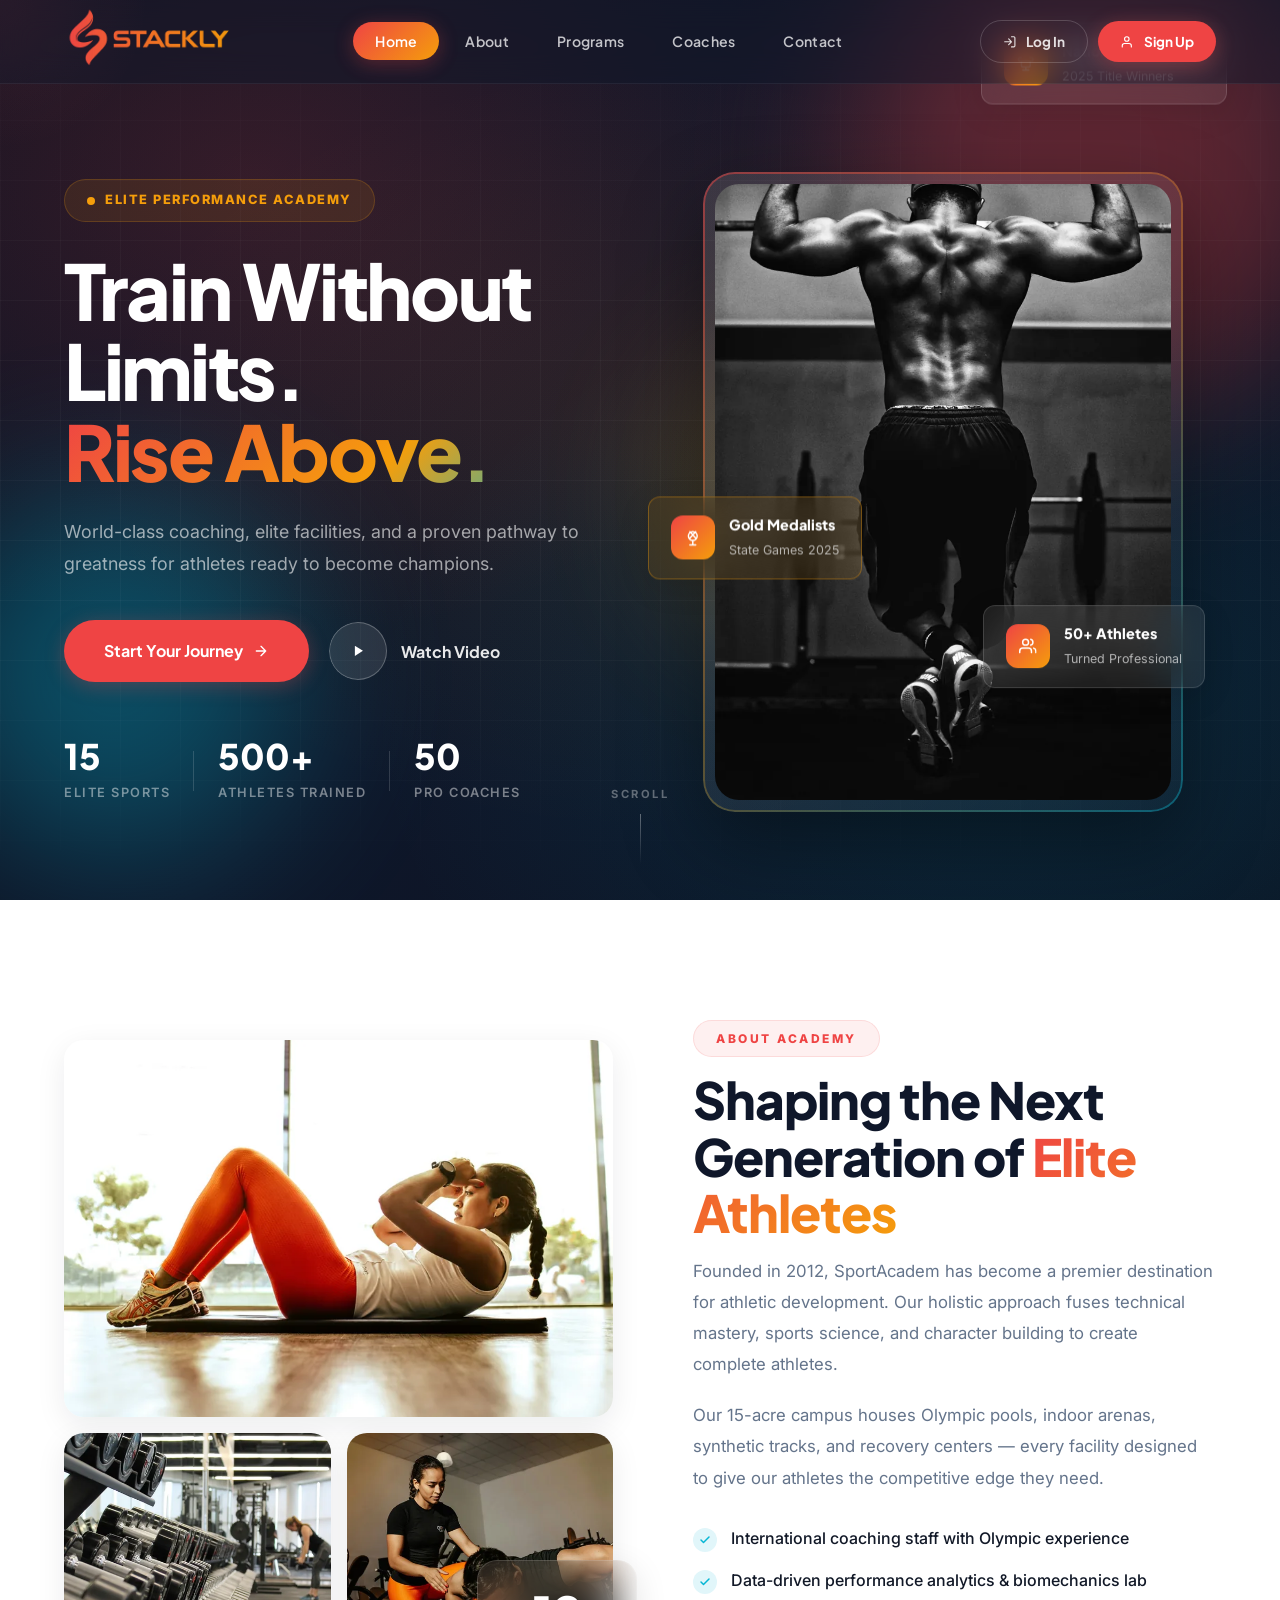
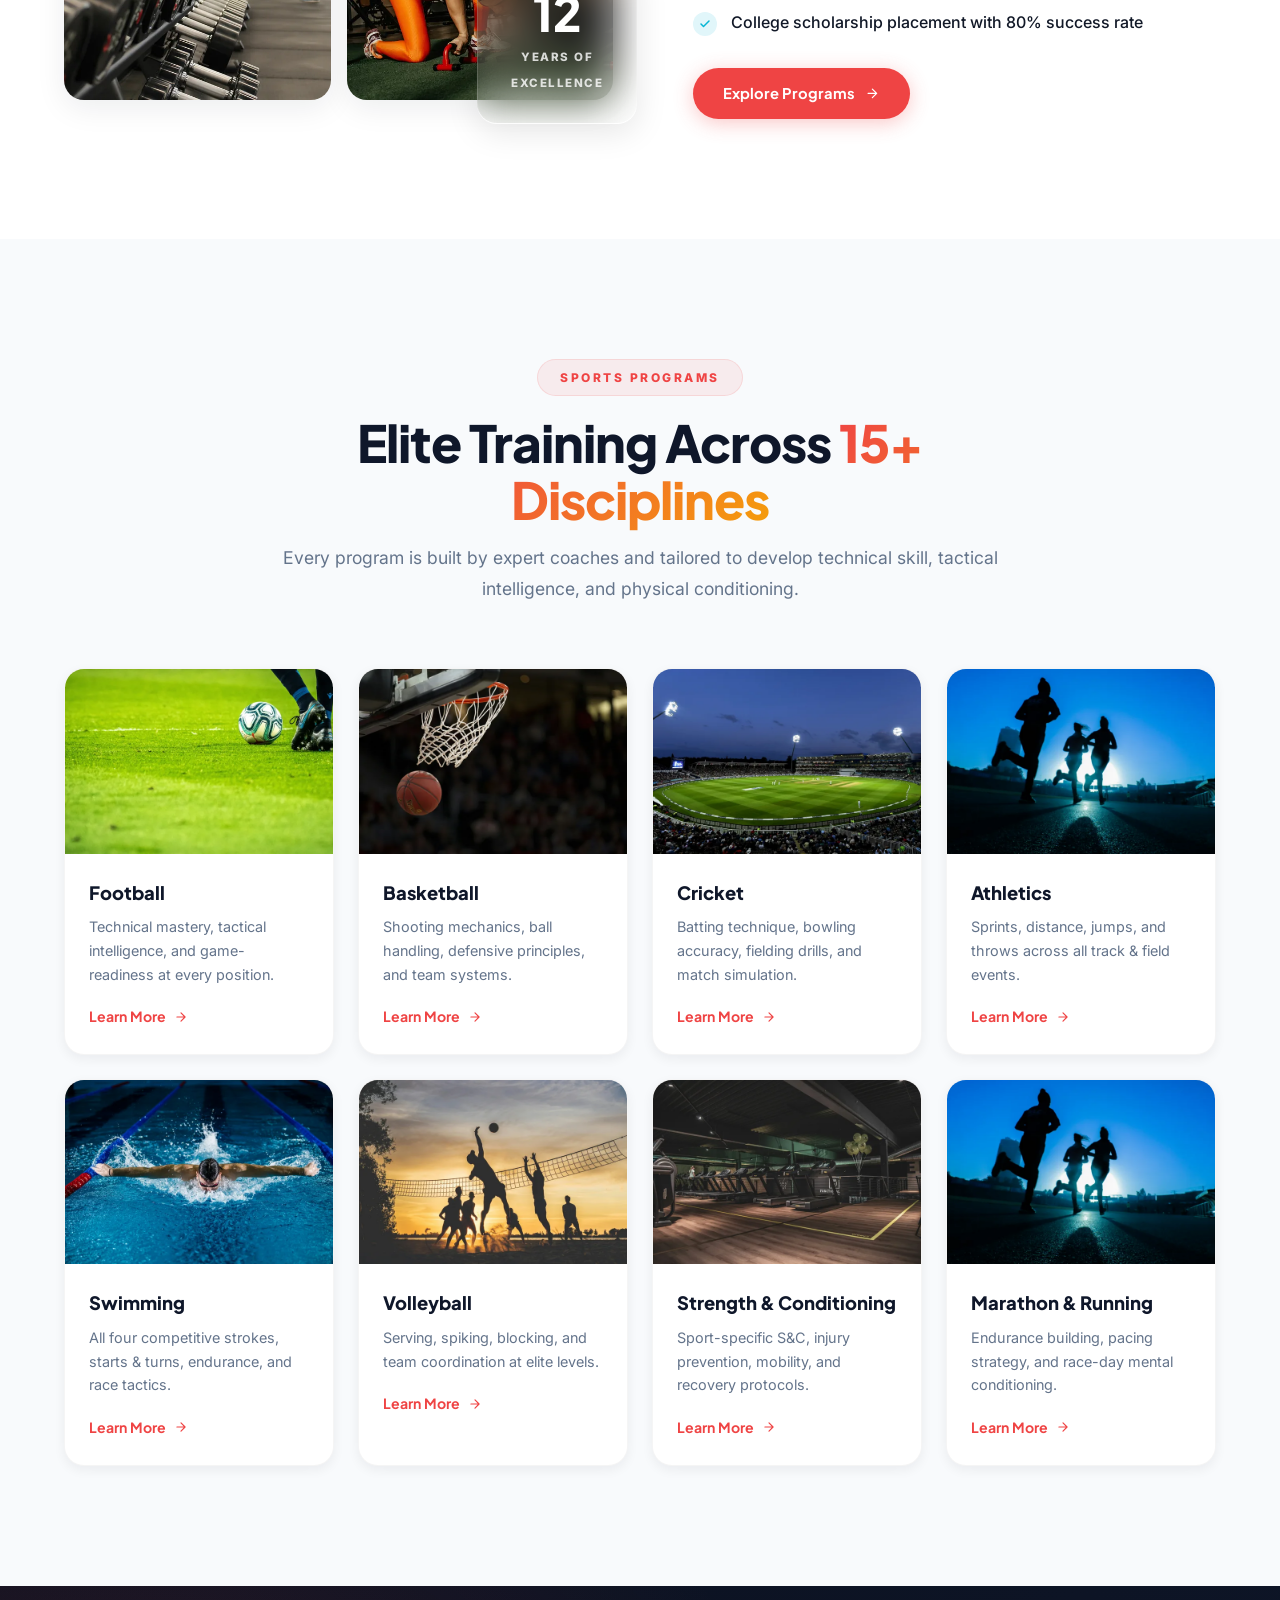
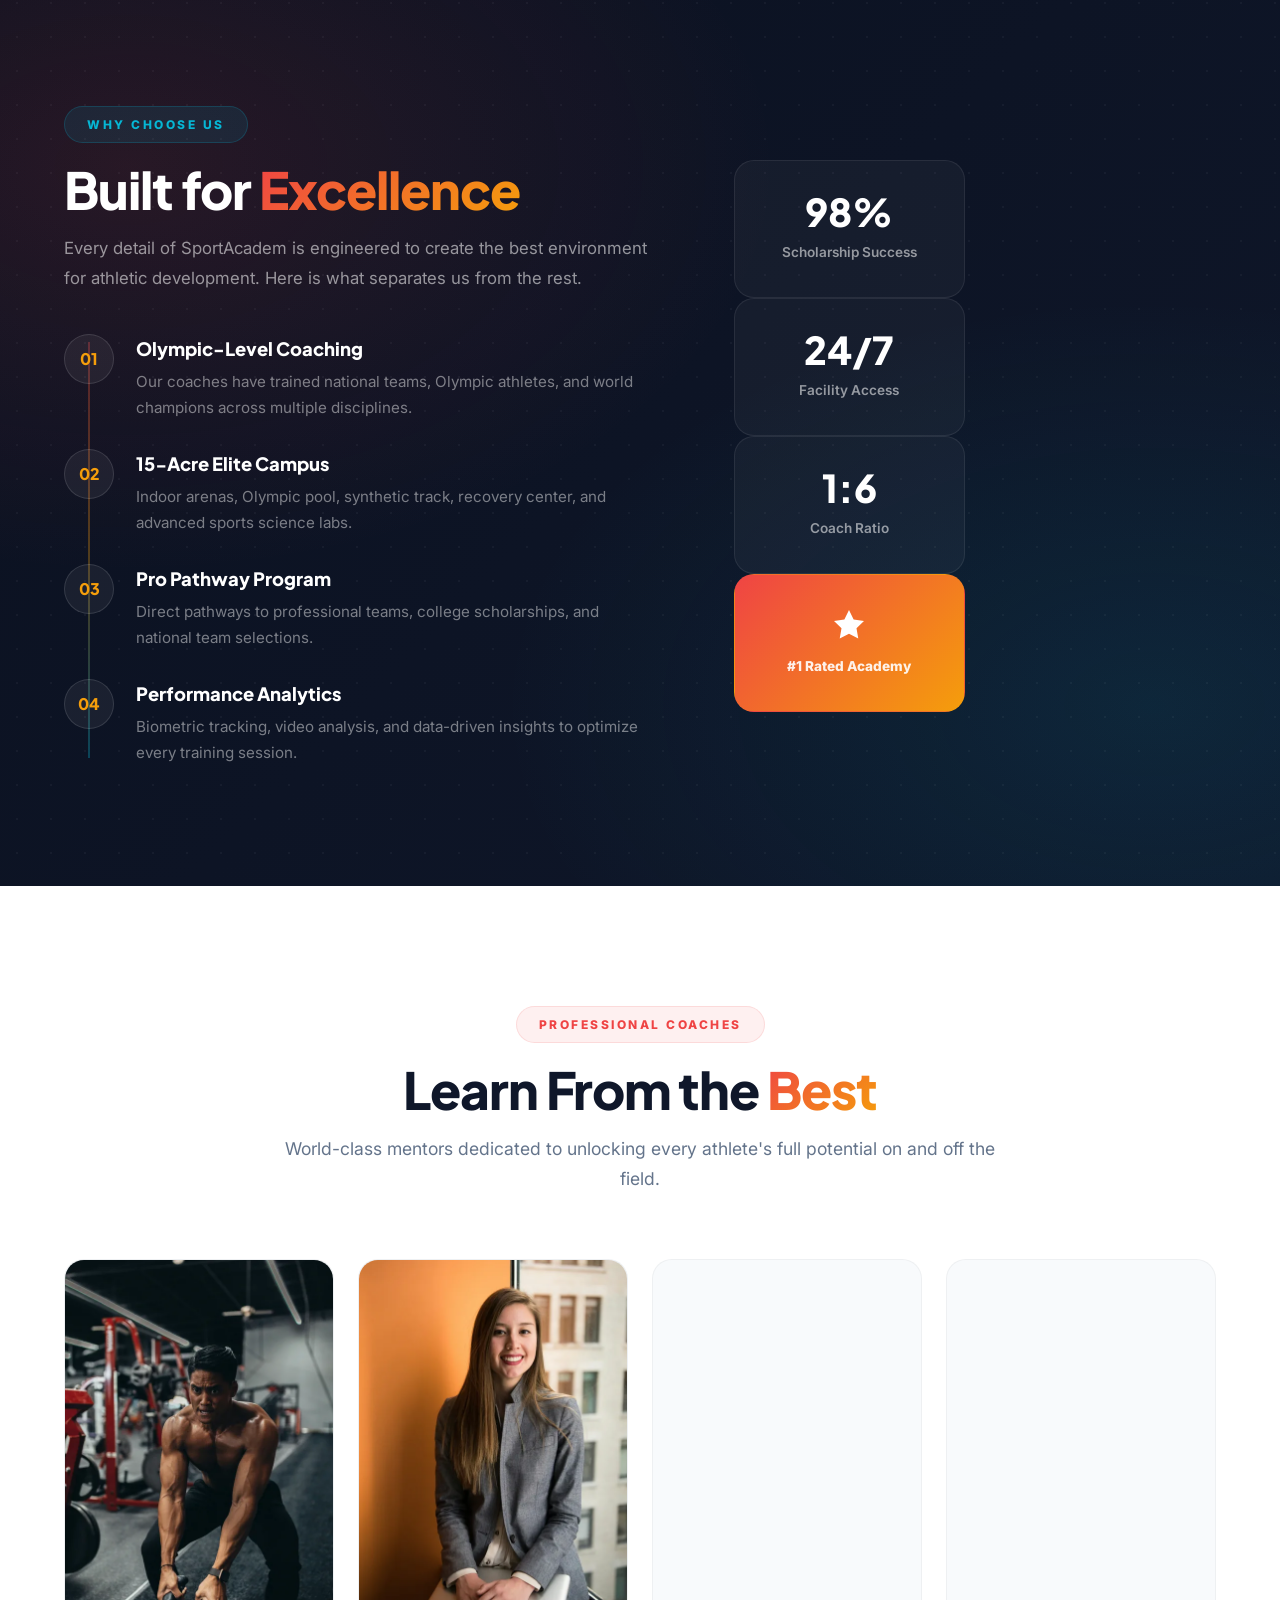
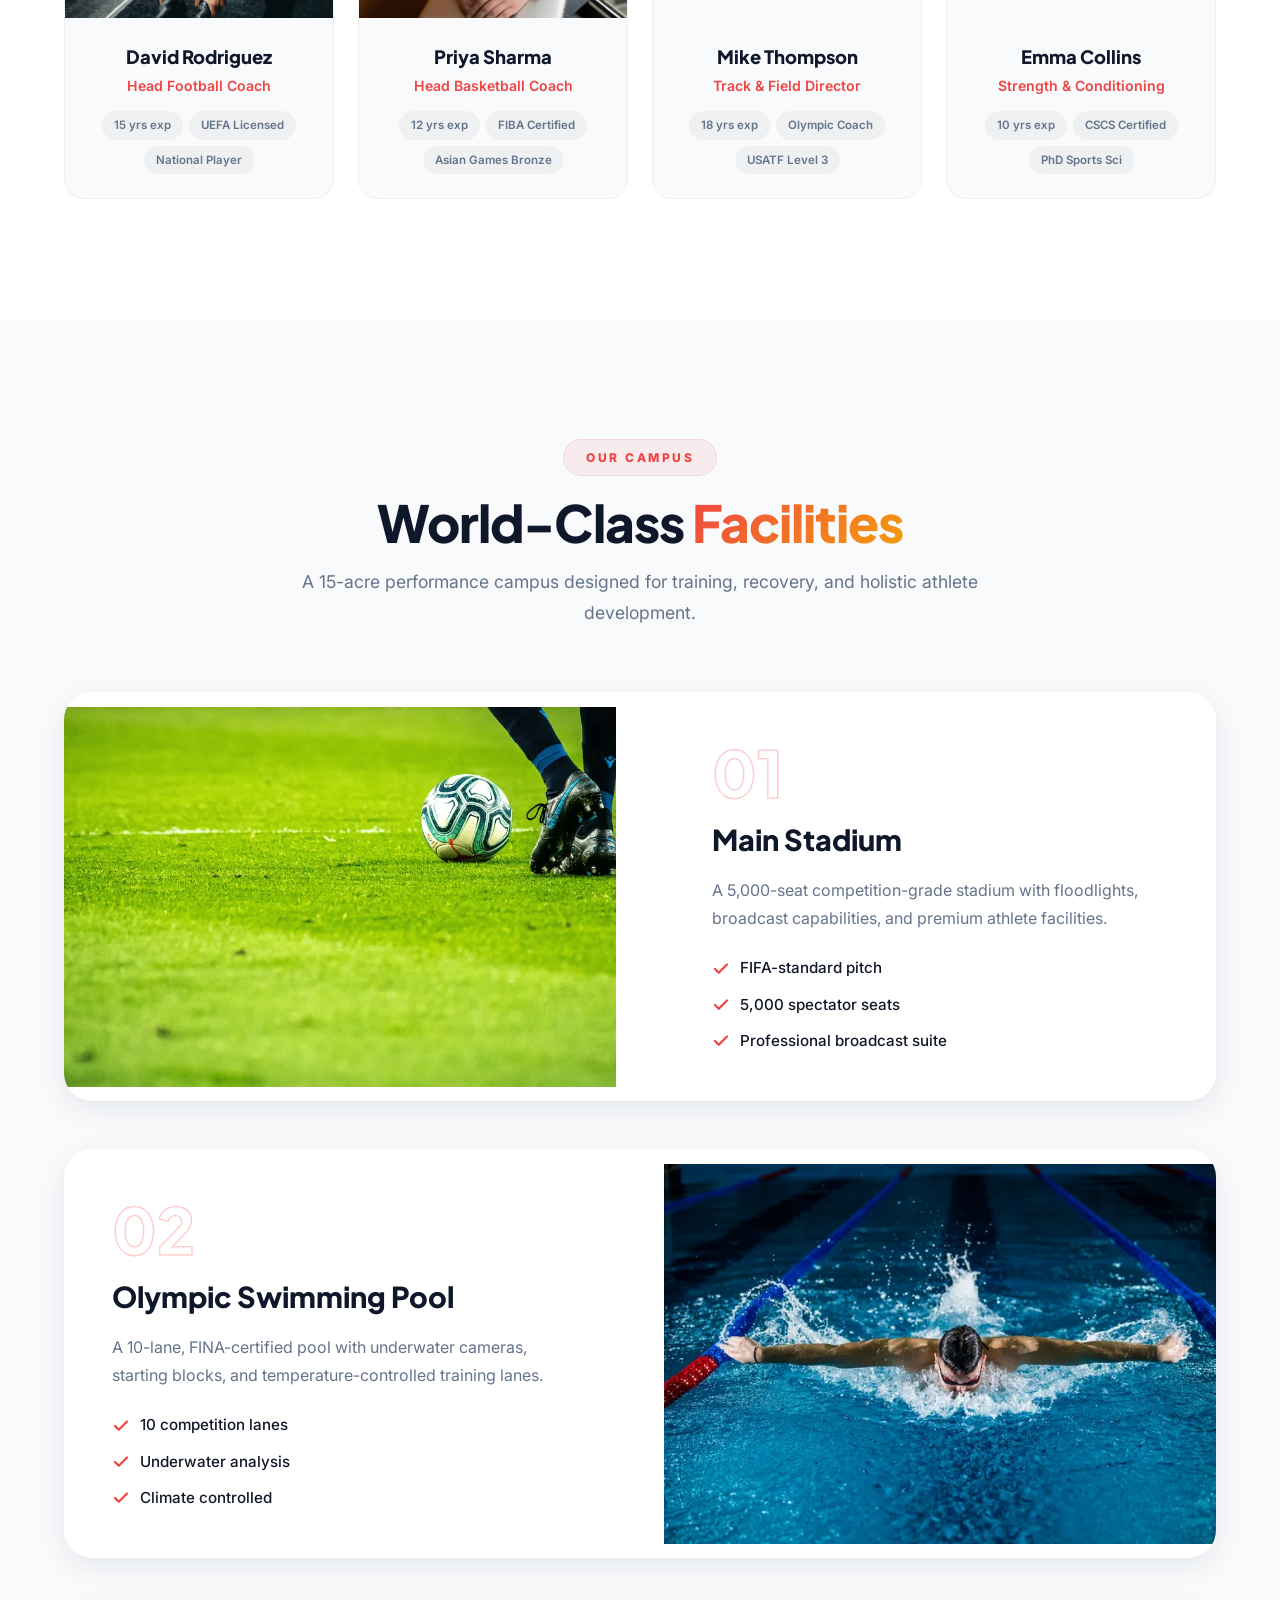
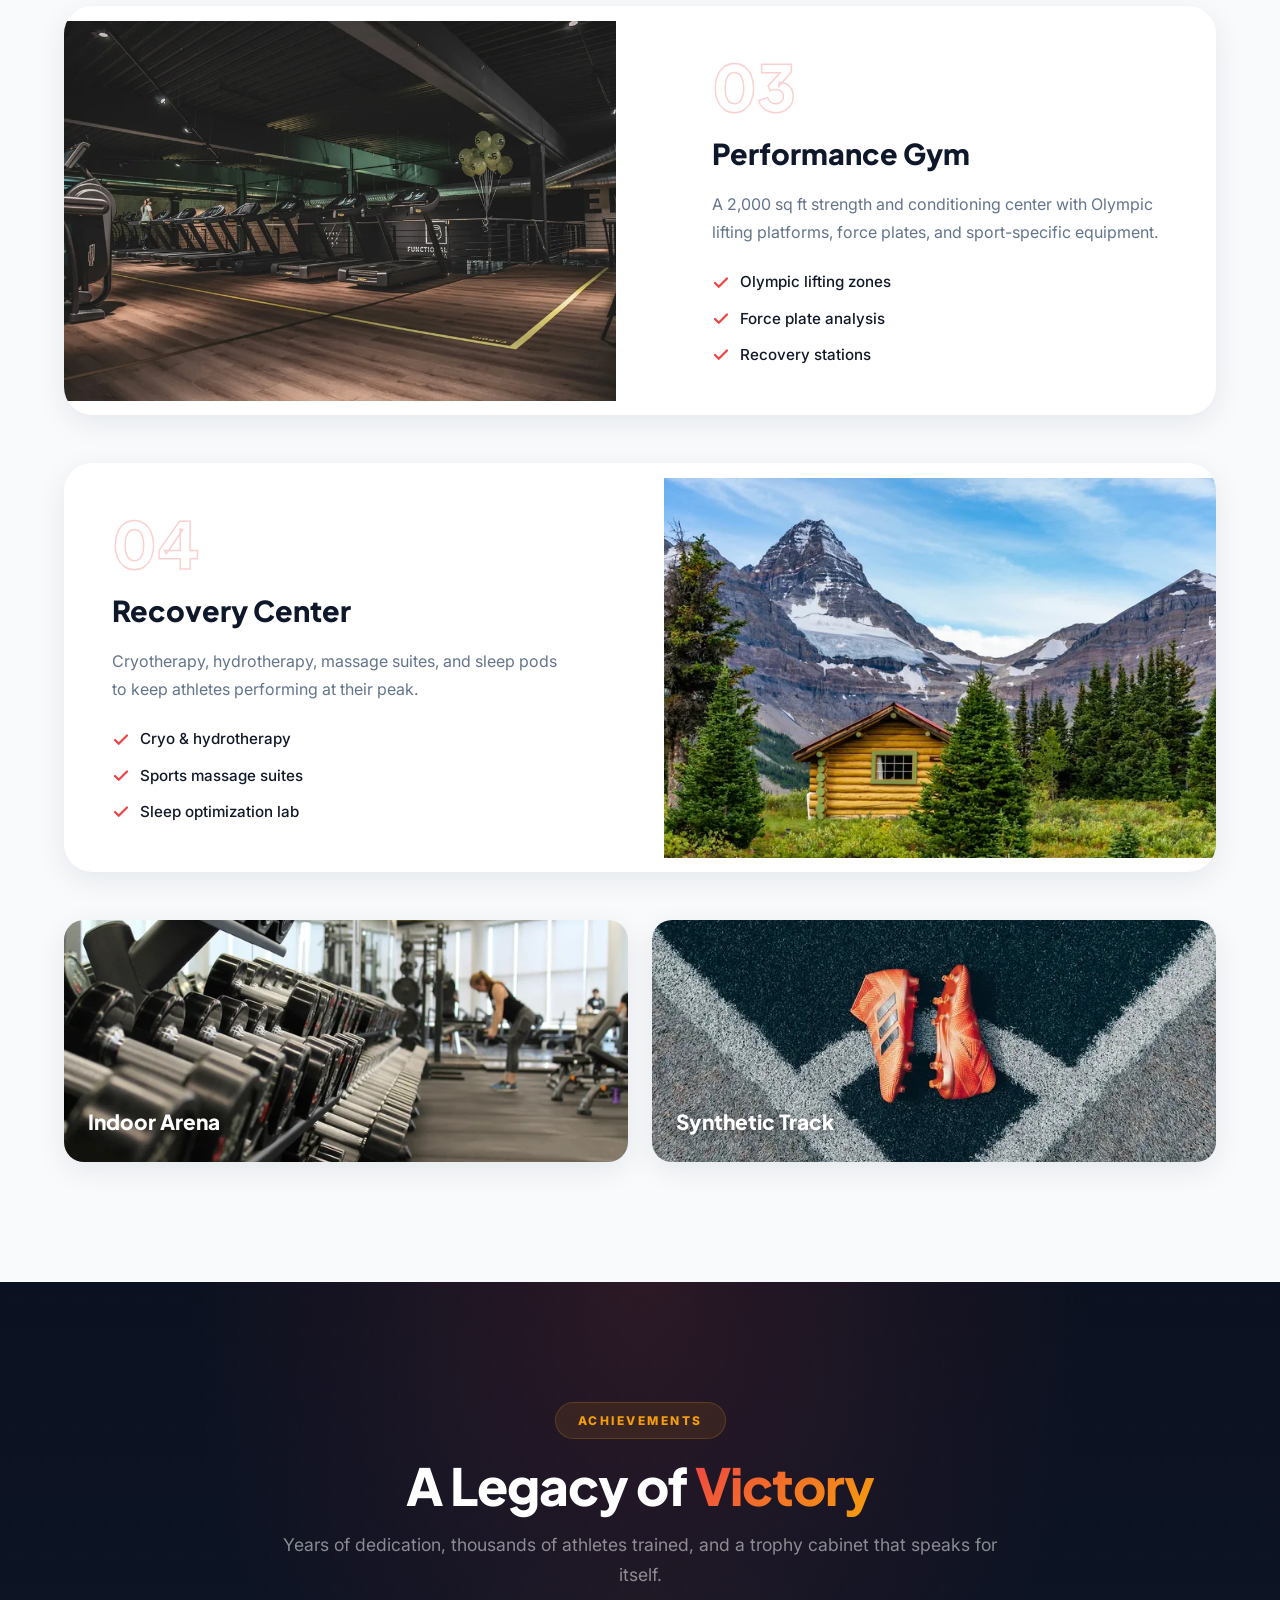
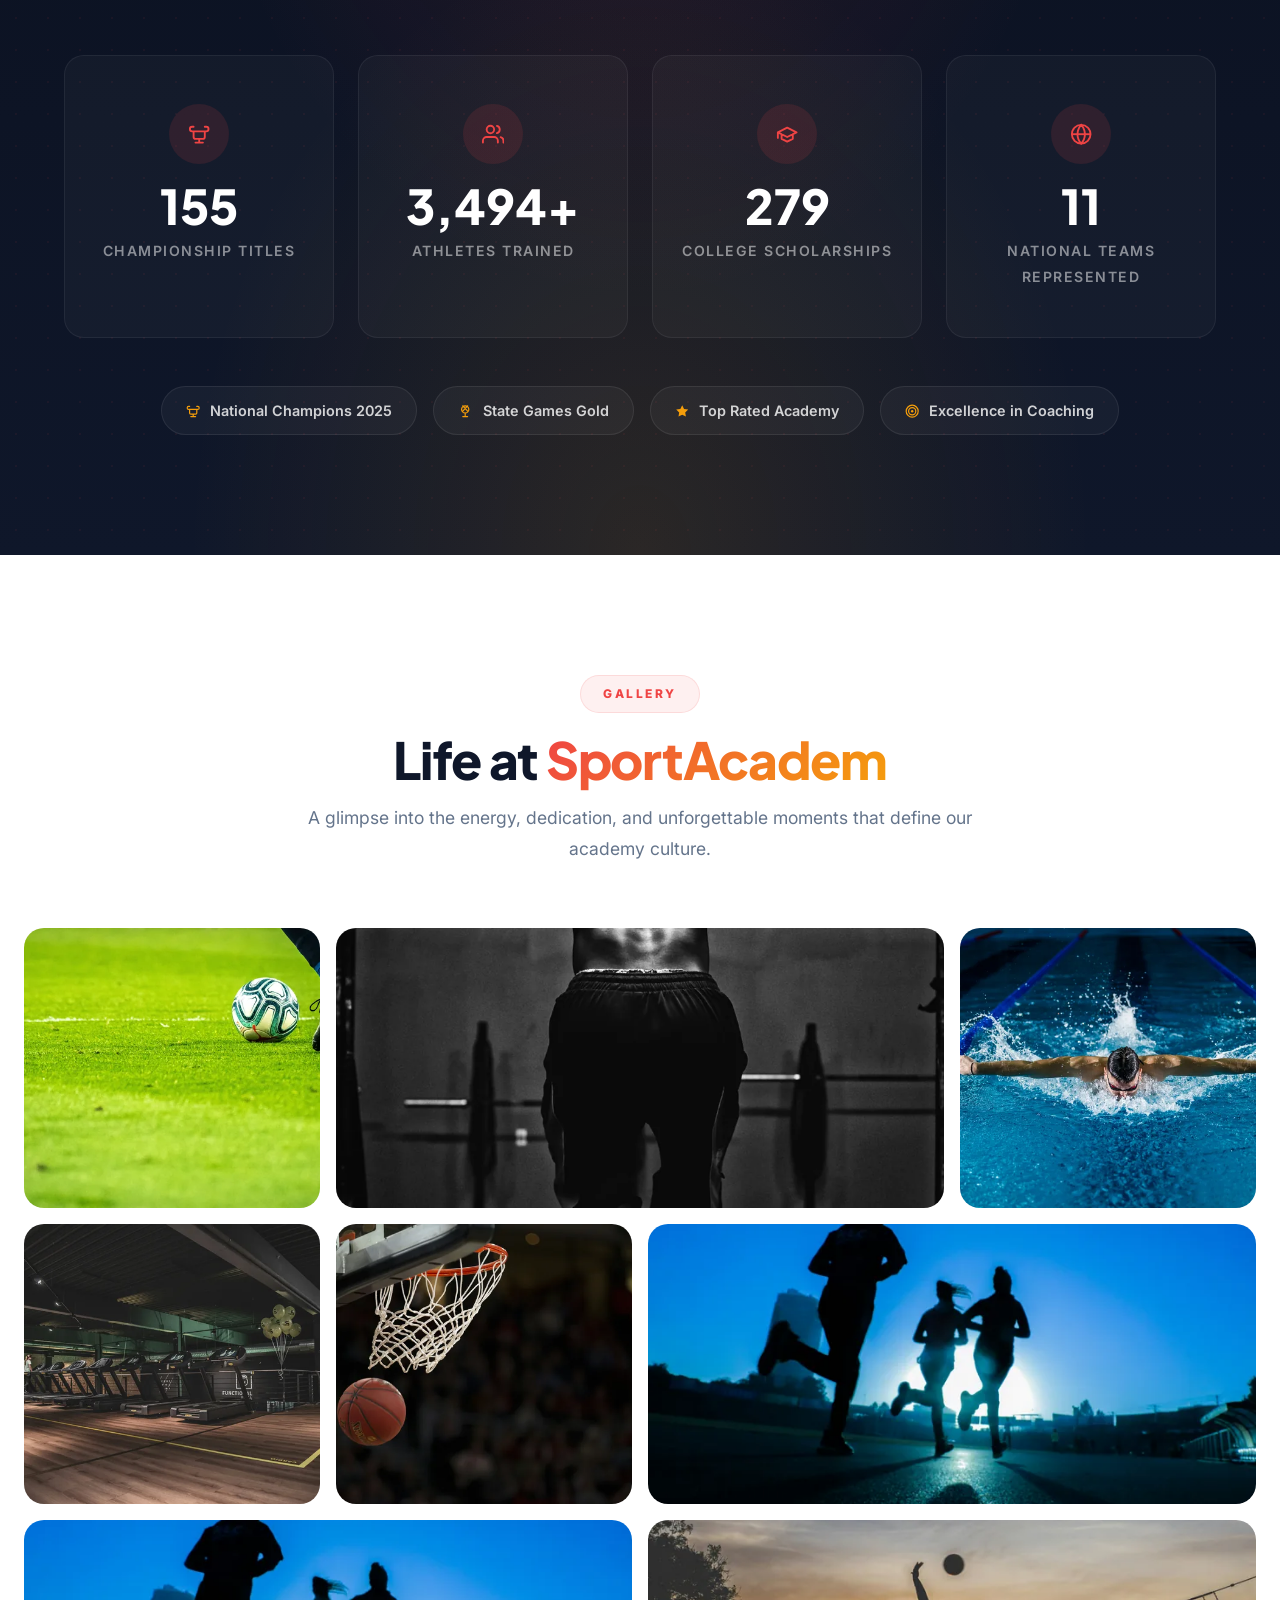
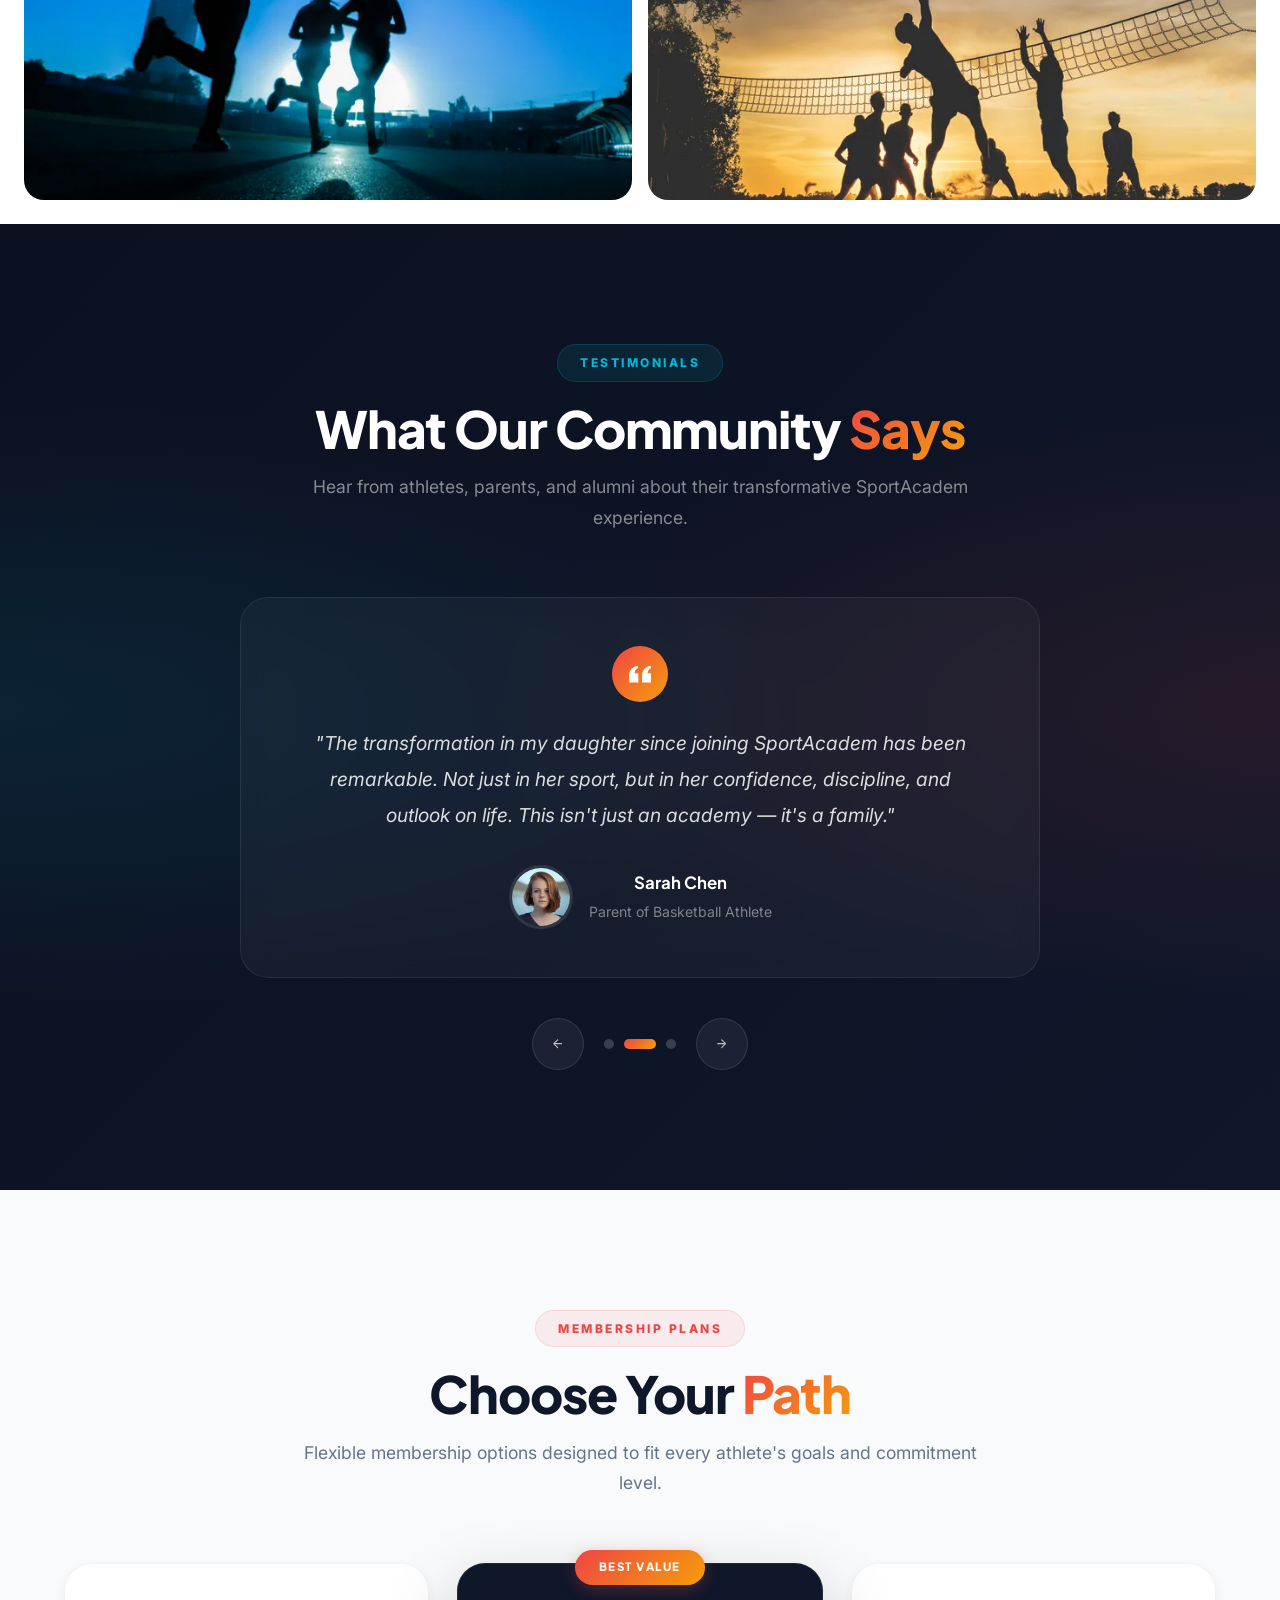
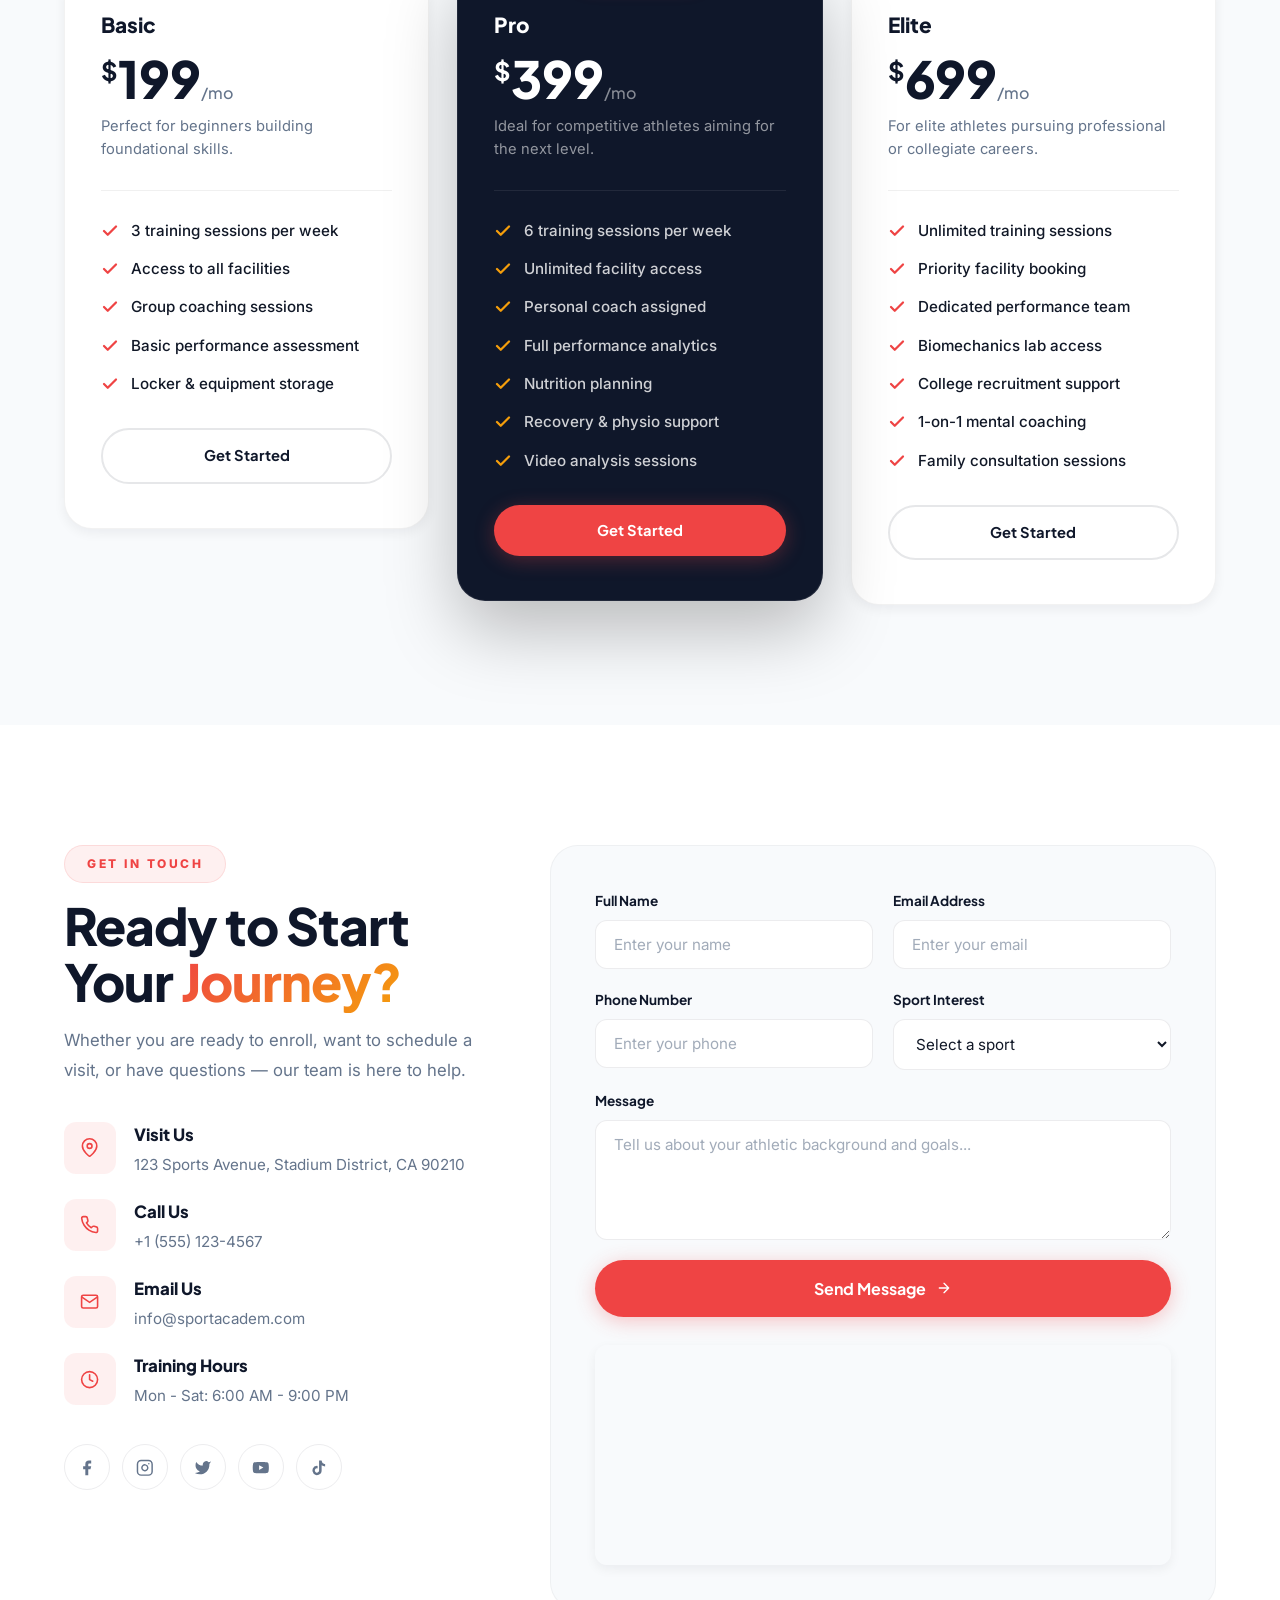
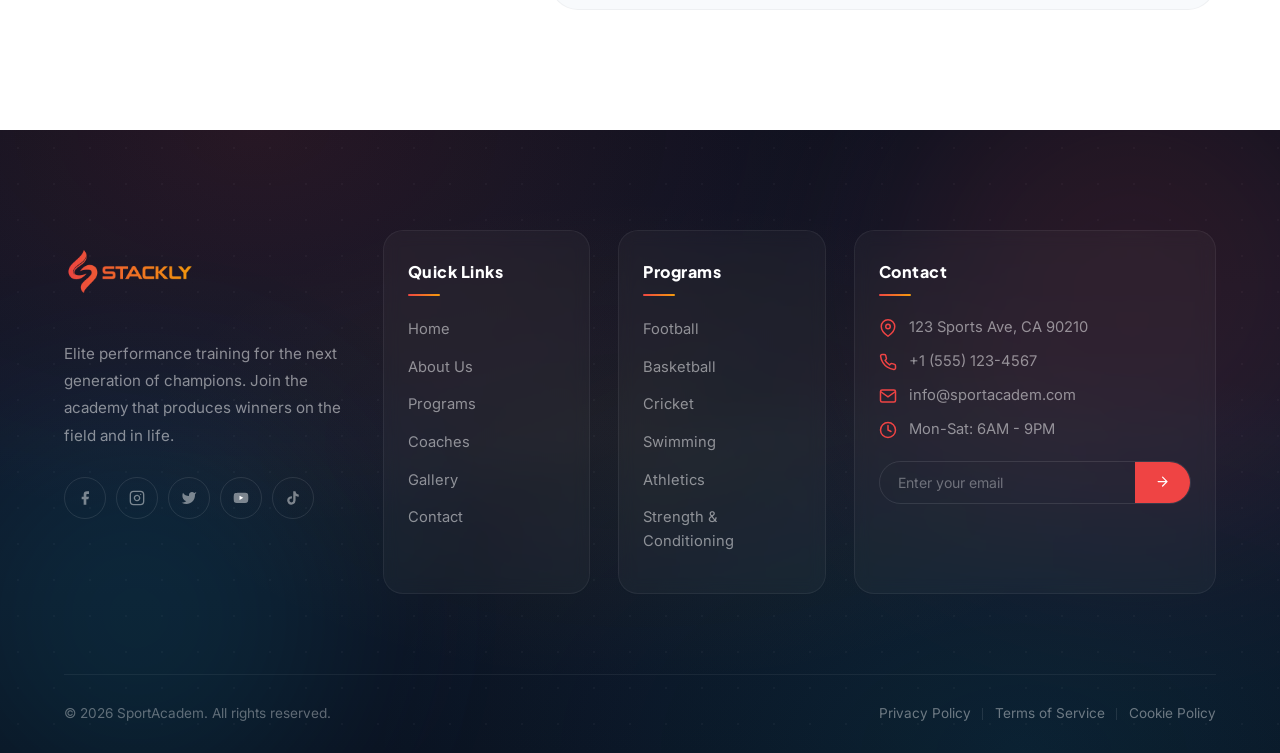
==== commit eb0bc89e: "Before Final push" ====
--- a/index.html
+++ b/index.html
@@ -57,9 +57,16 @@
 
   <!-- ===== PRELOADER ===== -->
   <div class="preloader" id="preloader" role="status" aria-label="Loading">
+    <div class="preloader__bg" aria-hidden="true"></div>
     <div class="preloader__content">
-      <img src="assets/logo-stackly.webp" alt="SportAcadem" class="preloader__logo" width="108" height="72">
-      <div class="preloader__bar"><span></span></div>
+      <div class="preloader__ring" aria-hidden="true">
+        <div class="preloader__ring-circle"></div>
+      </div>
+      <img src="assets/logo-stackly.webp" alt="SportAcadem" class="preloader__logo" width="160" height="107">
+      <div class="preloader__track" aria-hidden="true">
+        <div class="preloader__bar"></div>
+      </div>
+      <p class="preloader__text">Building Future Champions...</p>
     </div>
   </div>
 
@@ -81,6 +88,53 @@
           <a href="login.html" class="btn btn--ghost btn--sm"><svg class="icon" aria-hidden="true"><use href="#icon-login"/></svg>Log In</a>
           <a href="signup.html" class="btn btn--primary btn--sm"><svg class="icon" aria-hidden="true"><use href="#icon-user"/></svg>Sign Up</a>
         </div>
+        <div class="mobile-menu" id="mobileMenu">
+          <div class="mobile-menu__header">
+            <a href="index.html" class="mobile-menu__logo" tabindex="-1">
+              <img src="assets/logo-stackly.webp" alt="SportAcadem" class="mobile-menu__logo-img" width="100" height="67">
+            </a>
+          </div>
+          <div class="mobile-menu__body">
+            <a href="index.html" class="mobile-menu__link active" tabindex="-1">
+              <span class="mobile-menu__link-icon">🏠</span>
+              <span class="mobile-menu__link-label">Home</span>
+              <span class="mobile-menu__link-arrow"><svg class="icon" aria-hidden="true"><use href="#icon-arrow-right"/></svg></span>
+            </a>
+            <a href="about.html" class="mobile-menu__link" tabindex="-1">
+              <span class="mobile-menu__link-icon">ℹ</span>
+              <span class="mobile-menu__link-label">About</span>
+              <span class="mobile-menu__link-arrow"><svg class="icon" aria-hidden="true"><use href="#icon-arrow-right"/></svg></span>
+            </a>
+            <a href="programs.html" class="mobile-menu__link" tabindex="-1">
+              <span class="mobile-menu__link-icon">🏆</span>
+              <span class="mobile-menu__link-label">Programs</span>
+              <span class="mobile-menu__link-arrow"><svg class="icon" aria-hidden="true"><use href="#icon-arrow-right"/></svg></span>
+            </a>
+            <a href="coaches.html" class="mobile-menu__link" tabindex="-1">
+              <span class="mobile-menu__link-icon">👨‍🏫</span>
+              <span class="mobile-menu__link-label">Coaches</span>
+              <span class="mobile-menu__link-arrow"><svg class="icon" aria-hidden="true"><use href="#icon-arrow-right"/></svg></span>
+            </a>
+            <a href="contact.html" class="mobile-menu__link" tabindex="-1">
+              <span class="mobile-menu__link-icon">📞</span>
+              <span class="mobile-menu__link-label">Contact</span>
+              <span class="mobile-menu__link-arrow"><svg class="icon" aria-hidden="true"><use href="#icon-arrow-right"/></svg></span>
+            </a>
+          </div>
+          <div class="mobile-menu__footer">
+            <div class="mobile-menu__actions">
+              <a href="signup.html" class="btn btn--primary mobile-menu__btn" tabindex="-1"><svg class="icon" aria-hidden="true"><use href="#icon-user"/></svg>Sign Up</a>
+              <a href="login.html" class="btn btn--ghost mobile-menu__btn" tabindex="-1"><svg class="icon" aria-hidden="true"><use href="#icon-login"/></svg>Log In</a>
+            </div>
+            <div class="mobile-menu__social">
+              <a href="#" class="mobile-menu__social-link" aria-label="Facebook" tabindex="-1"><svg class="icon" aria-hidden="true"><use href="#icon-facebook"/></svg></a>
+              <a href="#" class="mobile-menu__social-link" aria-label="Instagram" tabindex="-1"><svg class="icon" aria-hidden="true"><use href="#icon-instagram"/></svg></a>
+              <a href="#" class="mobile-menu__social-link" aria-label="LinkedIn" tabindex="-1"><svg class="icon" aria-hidden="true"><use href="#icon-linkedin"/></svg></a>
+              <a href="#" class="mobile-menu__social-link" aria-label="YouTube" tabindex="-1"><svg class="icon" aria-hidden="true"><use href="#icon-youtube"/></svg></a>
+            </div>
+            <p class="mobile-menu__tagline">Building Future Champions</p>
+          </div>
+        </div>
       </nav>
       <div class="header__actions header__actions--desktop">
         <a href="login.html" class="btn btn--ghost btn--sm"><svg class="icon" aria-hidden="true"><use href="#icon-login"/></svg>Log In</a>
@@ -625,37 +679,61 @@
         </div>
       </div>
       <div class="gallery__masonry">
-        <figure class="gallery__item gallery__item--tall" data-reveal="scale-in">
-          <img src="assets/gallery-3.webp" alt="Training intensity" loading="lazy" decoding="async" width="700" height="900">
-          <figcaption class="gallery__overlay"><span>Intensity</span></figcaption>
+        <figure class="gallery__item" data-reveal="scale-in">
+          <img src="assets/program-football.webp" alt="Training intensity" loading="lazy" decoding="async">
+          <figcaption class="gallery__overlay">
+            <span class="gallery__badge">Training</span>
+            <span class="gallery__label">Intensity</span>
+          </figcaption>
+        </figure>
+        <figure class="gallery__item gallery__item--wide" data-reveal="fade-up">
+          <img src="assets/hero-athlete.webp" alt="Team practice" loading="lazy" decoding="async">
+          <figcaption class="gallery__overlay">
+            <span class="gallery__badge">Elite</span>
+            <span class="gallery__label">Fitness Hero</span>
+          </figcaption>
+        </figure>
+        <figure class="gallery__item" data-reveal="fade-up" data-delay="0.1">
+          <img src="assets/program-swimming.webp" alt="Athlete focus" loading="lazy" decoding="async">
+          <figcaption class="gallery__overlay">
+            <span class="gallery__badge">Aquatics</span>
+            <span class="gallery__label">Swimming</span>
+          </figcaption>
         </figure>
         <figure class="gallery__item" data-reveal="fade-up">
-          <img src="assets/gallery-1.webp" alt="Team practice" loading="lazy" decoding="async" width="700" height="500">
-          <figcaption class="gallery__overlay"><span>Teamwork</span></figcaption>
+          <img src="assets/program-gym.webp" alt="Campus training" loading="lazy" decoding="async">
+          <figcaption class="gallery__overlay">
+            <span class="gallery__badge">Strength</span>
+            <span class="gallery__label">Gym</span>
+          </figcaption>
         </figure>
-        <figure class="gallery__item" data-reveal="fade-up" data-delay="0.1">
-          <img src="assets/gallery-2.webp" alt="Athlete focus" loading="lazy" decoding="async" width="700" height="500">
-          <figcaption class="gallery__overlay"><span>Focus</span></figcaption>
+        <figure class="gallery__item" data-reveal="fade-up" data-delay="0.05">
+          <img src="assets/program-basketball.webp" alt="Strength session" loading="lazy" decoding="async">
+          <figcaption class="gallery__overlay">
+            <span class="gallery__badge">Court</span>
+            <span class="gallery__label">Basketball</span>
+          </figcaption>
         </figure>
-        <figure class="gallery__item gallery__item--wide" data-reveal="fade-up">
-          <img src="assets/gallery-4.webp" alt="Campus training" loading="lazy" decoding="async" width="700" height="500">
-          <figcaption class="gallery__overlay"><span>Discipline</span></figcaption>
+        <figure class="gallery__item gallery__item--wide" data-reveal="fade-up" data-delay="0.1">
+          <img src="assets/program-athletics.webp" alt="Gym session" loading="lazy" decoding="async">
+          <figcaption class="gallery__overlay">
+            <span class="gallery__badge">Endurance</span>
+            <span class="gallery__label">Cycling</span>
+          </figcaption>
         </figure>
-        <figure class="gallery__item" data-reveal="fade-up" data-delay="0.1">
-          <img src="assets/gallery-5.webp" alt="Strength session" loading="lazy" decoding="async" width="700" height="500">
-          <figcaption class="gallery__overlay"><span>Power</span></figcaption>
+        <figure class="gallery__item gallery__item--wide" data-reveal="scale-in">
+          <img src="assets/program-running.webp" alt="Championship moment" loading="lazy" decoding="async">
+          <figcaption class="gallery__overlay">
+            <span class="gallery__badge">Track</span>
+            <span class="gallery__label">Athletics</span>
+          </figcaption>
         </figure>
-        <figure class="gallery__item gallery__item--tall" data-reveal="scale-in" data-delay="0.1">
-          <img src="assets/gallery-6.webp" alt="Gym session" loading="lazy" decoding="async" width="700" height="900">
-          <figcaption class="gallery__overlay"><span>Strength</span></figcaption>
-        </figure>
-        <figure class="gallery__item" data-reveal="fade-up">
-          <img src="assets/gallery-7.webp" alt="Championship moment" loading="lazy" decoding="async" width="700" height="500">
-          <figcaption class="gallery__overlay"><span>Victory</span></figcaption>
-        </figure>
-        <figure class="gallery__item" data-reveal="fade-up" data-delay="0.1">
-          <img src="assets/gallery-8.webp" alt="Competition" loading="lazy" decoding="async" width="700" height="500">
-          <figcaption class="gallery__overlay"><span>Compete</span></figcaption>
+        <figure class="gallery__item gallery__item--wide" data-reveal="fade-up" data-delay="0.1">
+          <img src="assets/program-volleyball.webp" alt="Competition" loading="lazy" decoding="async">
+          <figcaption class="gallery__overlay">
+            <span class="gallery__badge">Court</span>
+            <span class="gallery__label">Volleyball</span>
+          </figcaption>
         </figure>
       </div>
     </section>
@@ -968,5 +1046,6 @@
   <div class="scroll-progress" id="scrollProgress" aria-hidden="true"></div>
 
   <script src="js/main.js"></script>
+  <script src="js/redirect.js"></script>
 </body>
 </html>
--- a/css/style.css
+++ b/css/style.css
@@ -35,8 +35,8 @@
   --font-body: 'Inter', sans-serif;
 
   /* Layout */
-  --header-h: 104px;
-  --header-h-scrolled: 96px;
+  --header-h: 84px;
+  --header-h-scrolled: 76px;
   --container: 1320px;
   --section-p: 120px;
 
@@ -58,6 +58,7 @@
   font-size: 16px;
   -webkit-font-smoothing: antialiased;
   -moz-osx-font-smoothing: grayscale;
+  overflow-x: hidden;
 }
 
 body {
@@ -369,51 +370,192 @@
   position: fixed;
   inset: 0;
   z-index: 99999;
+  display: flex;
+  align-items: center;
+  justify-content: center;
   background: var(--primary);
-  display: flex;
-  align-items: center;
-  justify-content: center;
-  transition: opacity 0.6s ease, visibility 0.6s ease;
+  will-change: opacity, transform;
+  transition: opacity 0.7s cubic-bezier(0.16, 1, 0.3, 1),
+              visibility 0.7s cubic-bezier(0.16, 1, 0.3, 1),
+              transform 0.7s cubic-bezier(0.16, 1, 0.3, 1),
+              filter 0.7s cubic-bezier(0.16, 1, 0.3, 1);
 }
 
 .preloader.hidden {
   opacity: 0;
   visibility: hidden;
   pointer-events: none;
+  transform: scale(1.04);
+  filter: blur(6px);
+}
+
+.preloader__bg {
+  position: absolute;
+  inset: 0;
+  overflow: hidden;
+  pointer-events: none;
+}
+
+.preloader__bg::before,
+.preloader__bg::after {
+  content: '';
+  position: absolute;
+  border-radius: 50%;
+  filter: blur(80px);
+  opacity: 0.08;
+  animation: preloaderBgFloat 8s ease-in-out infinite alternate;
+}
+
+.preloader__bg::before {
+  width: 600px;
+  height: 600px;
+  background: var(--secondary);
+  top: -200px;
+  right: -150px;
+  animation-delay: 0s;
+}
+
+.preloader__bg::after {
+  width: 500px;
+  height: 500px;
+  background: var(--highlight);
+  bottom: -200px;
+  left: -150px;
+  animation-delay: -4s;
 }
 
 .preloader__content {
-  text-align: center;
+  position: relative;
+  display: flex;
+  flex-direction: column;
+  align-items: center;
+  gap: 24px;
+}
+
+.preloader__ring {
+  position: relative;
+  width: 80px;
+  height: 80px;
+}
+
+.preloader__ring-circle {
+  width: 100%;
+  height: 100%;
+  border-radius: 50%;
+  border: 3px solid transparent;
+  border-top-color: var(--secondary);
+  border-right-color: var(--accent);
+  border-bottom-color: var(--highlight);
+  box-shadow: 0 0 24px rgba(239, 68, 68, 0.12), 0 0 60px rgba(245, 158, 11, 0.06);
+  animation: preloaderRingSpin 1.2s linear infinite;
+}
+
+.preloader__ring-circle::before {
+  content: '';
+  position: absolute;
+  inset: -8px;
+  border-radius: 50%;
+  border: 1px solid transparent;
+  border-top-color: rgba(239, 68, 68, 0.15);
+  border-bottom-color: rgba(6, 182, 212, 0.15);
+  animation: preloaderRingSpin 2.4s linear infinite reverse;
+}
+
+.preloader__ring-circle::after {
+  content: '';
+  position: absolute;
+  inset: 6px;
+  border-radius: 50%;
+  border: 2px solid transparent;
+  border-left-color: rgba(245, 158, 11, 0.25);
+  border-right-color: rgba(239, 68, 68, 0.25);
+  animation: preloaderRingSpin 1.8s linear infinite;
 }
 
 .preloader__logo {
-  height: 72px;
+  height: 100px;
   width: auto;
-  margin-bottom: 28px;
+  animation: preloaderLogoBreath 2.2s ease-in-out infinite;
+}
+
+.preloader__track {
+  width: 240px;
+  height: 4px;
+  background: rgba(255, 255, 255, 0.06);
+  border-radius: var(--radius-full);
+  overflow: hidden;
+  position: relative;
 }
 
 .preloader__bar {
-  width: 220px;
-  height: 3px;
-  background: rgba(255, 255, 255, 0.1);
-  border-radius: 4px;
-  overflow: hidden;
-  margin: 0 auto;
-}
-
-.preloader__bar span {
-  display: block;
+  height: 100%;
   width: 0;
-  height: 100%;
-  background: var(--hover-gradient);
-  border-radius: 4px;
-  animation: preloaderLoad 1.8s ease-in-out forwards;
-}
-
-@keyframes preloaderLoad {
-  0% { width: 0; }
-  50% { width: 70%; }
-  100% { width: 100%; }
+  border-radius: var(--radius-full);
+  background: linear-gradient(90deg, var(--secondary), var(--accent));
+  position: relative;
+}
+
+.preloader__bar::after {
+  content: '';
+  position: absolute;
+  inset: -2px 0 -2px 0;
+  border-radius: var(--radius-full);
+  background: linear-gradient(90deg, var(--secondary), var(--accent));
+  filter: blur(6px);
+  opacity: 0.4;
+}
+
+.preloader__text {
+  font-family: var(--font-heading);
+  font-size: 0.82rem;
+  font-weight: 600;
+  color: rgba(255, 255, 255, 0.45);
+  letter-spacing: 2.5px;
+  text-transform: uppercase;
+  animation: preloaderTextPulse 2.4s ease-in-out infinite;
+}
+
+@keyframes preloaderBgFloat {
+  0% { transform: translate(0, 0) scale(1); }
+  100% { transform: translate(50px, 40px) scale(1.2); }
+}
+
+@keyframes preloaderRingSpin {
+  0% { transform: rotate(0deg); }
+  100% { transform: rotate(360deg); }
+}
+
+@keyframes preloaderLogoBreath {
+  0%, 100% { transform: scale(1); opacity: 0.92; }
+  50% { transform: scale(1.05); opacity: 1; }
+}
+
+@keyframes preloaderTextPulse {
+  0%, 100% { opacity: 0.45; }
+  50% { opacity: 0.8; }
+}
+
+@media (prefers-reduced-motion: reduce) {
+  .preloader__ring-circle,
+  .preloader__ring-circle::before,
+  .preloader__ring-circle::after {
+    animation: none;
+  }
+  .preloader__logo {
+    animation: none;
+  }
+  .preloader__text {
+    animation: none;
+  }
+  .preloader__bg::before,
+  .preloader__bg::after {
+    animation: none;
+  }
+  .preloader.hidden {
+    transition: opacity 0.3s ease, visibility 0.3s ease;
+    transform: none;
+    filter: none;
+  }
 }
 
 /* ===== HEADER ===== */
@@ -426,7 +568,7 @@
   height: var(--header-h);
   display: flex;
   align-items: center;
-  background: rgba(15, 23, 42, 0.55);
+  background: rgba(15, 23, 42, 0.48);
   backdrop-filter: blur(16px);
   -webkit-backdrop-filter: blur(16px);
   border-bottom: 1px solid rgba(255, 255, 255, 0.06);
@@ -457,14 +599,14 @@
 }
 
 .logo-img {
-  height: 96px;
+  height: 116px;
   width: auto;
   object-fit: contain;
   transition: all 0.35s ease;
 }
 
 .header.scrolled .logo-img {
-  height: 80px;
+  height: 96px;
 }
 
 .header__nav {
@@ -577,17 +719,27 @@
   flex-direction: column;
   justify-content: center;
   align-items: center;
-  width: 44px;
-  height: 44px;
+  width: 48px;
+  height: 48px;
   z-index: 1002;
-  border-radius: 12px;
-  background: rgba(255, 255, 255, 0.06);
+  border-radius: 50%;
+  background: rgba(255, 255, 255, 0.08);
+  backdrop-filter: blur(8px);
+  -webkit-backdrop-filter: blur(8px);
   position: relative;
   gap: 5px;
+  transition: all 0.35s cubic-bezier(0.25, 0.46, 0.45, 0.94);
+}
+
+.header__toggle:hover {
+  background: rgba(255, 255, 255, 0.14);
+  transform: scale(1.06);
 }
 
 .header.scrolled .header__toggle {
-  background: rgba(15, 23, 42, 0.04);
+  background: rgba(15, 23, 42, 0.06);
+  backdrop-filter: blur(8px);
+  -webkit-backdrop-filter: blur(8px);
 }
 
 .header__toggle-bar {
@@ -618,6 +770,11 @@
 .header__toggle.active .header__toggle-bar:nth-child(3) {
   transform: translateY(-7px) rotate(-45deg);
   width: 20px;
+}
+
+/* ===== MOBILE MENU (hidden on desktop) ===== */
+.mobile-menu {
+  display: none;
 }
 
 /* ===== SCROLL PROGRESS ===== */
@@ -1732,7 +1889,7 @@
 /* ===== GALLERY ===== */
 .gallery {
   background: var(--white);
-  padding-bottom: 0;
+  padding-bottom: 24px;
 }
 
 .gallery .container {
@@ -1742,11 +1899,12 @@
 .gallery__masonry {
   display: grid;
   grid-template-columns: repeat(4, 1fr);
-  grid-auto-rows: 240px;
+  grid-auto-rows: 280px;
   gap: 16px;
   padding: 0 24px;
   max-width: 1600px;
   margin: 0 auto;
+  grid-auto-flow: dense;
 }
 
 .gallery__item {
@@ -1754,7 +1912,6 @@
   border-radius: var(--radius);
   overflow: hidden;
   cursor: pointer;
-  margin: 0;
 }
 
 .gallery__item img {
@@ -1768,14 +1925,18 @@
   transform: scale(1.1);
 }
 
+.gallery__item--wide {
+  grid-column: span 2;
+}
+
 .gallery__overlay {
   position: absolute;
   inset: 0;
-  background: linear-gradient(to top, rgba(15, 23, 42, 0.75), transparent);
-  display: flex;
-  align-items: flex-end;
-  justify-content: flex-start;
-  padding: 24px;
+  background: linear-gradient(to top, rgba(15, 23, 42, 0.85) 0%, rgba(15, 23, 42, 0.15) 45%, rgba(15, 23, 42, 0.35) 100%);
+  display: flex;
+  flex-direction: column;
+  justify-content: space-between;
+  padding: 20px;
   opacity: 0;
   transition: opacity 0.4s ease;
 }
@@ -1784,21 +1945,28 @@
   opacity: 1;
 }
 
-.gallery__overlay span {
+.gallery__badge {
+  align-self: flex-start;
   font-family: var(--font-heading);
-  font-size: 1.1rem;
+  font-size: 0.7rem;
   font-weight: 800;
   color: var(--white);
   text-transform: uppercase;
-  letter-spacing: 2px;
-}
-
-.gallery__item--tall {
-  grid-row: span 2;
-}
-
-.gallery__item--wide {
-  grid-column: span 2;
+  letter-spacing: 1.5px;
+  background: rgba(255, 255, 255, 0.12);
+  backdrop-filter: blur(8px);
+  -webkit-backdrop-filter: blur(8px);
+  padding: 6px 14px;
+  border-radius: 6px;
+  border: 1px solid rgba(255, 255, 255, 0.1);
+}
+
+.gallery__label {
+  font-family: var(--font-heading);
+  font-size: 1.3rem;
+  font-weight: 800;
+  color: var(--white);
+  text-shadow: 0 2px 8px rgba(0, 0, 0, 0.3);
 }
 
 /* ===== TESTIMONIALS ===== */
@@ -2885,6 +3053,407 @@
   line-height: 1.7;
 }
 
+/* ===== UNIQUE PAGE HERO LAYOUTS ===== */
+
+/* About Hero — Diagonal split with floating glass cards */
+.page-hero--about .page-hero__gradient {
+  background: linear-gradient(135deg, rgba(15, 23, 42, 0.95) 0%, rgba(15, 23, 42, 0.78) 45%, rgba(239, 68, 68, 0.2) 100%);
+}
+
+.page-hero--about .page-hero__bg::after {
+  content: '';
+  position: absolute;
+  inset: 0;
+  background-image:
+    radial-gradient(circle at 20% 80%, rgba(245, 158, 11, 0.1) 0%, transparent 45%),
+    radial-gradient(circle at 80% 20%, rgba(239, 68, 68, 0.1) 0%, transparent 45%);
+  z-index: 2;
+  pointer-events: none;
+}
+
+.page-hero--about .page-hero__diagonal {
+  display: grid;
+  grid-template-columns: 1fr 1fr;
+  gap: 80px;
+  align-items: center;
+  padding: 80px 0;
+}
+
+.page-hero--about .page-hero__diagonal-content {
+  max-width: 560px;
+}
+
+.page-hero--about .page-hero__diagonal-content .btn {
+  margin-top: 28px;
+}
+
+.page-hero--about .page-hero__diagonal-visual {
+  position: relative;
+}
+
+.page-hero--about .page-hero__diagonal-visual > img {
+  width: 100%;
+  height: 420px;
+  object-fit: cover;
+  border-radius: var(--radius-lg);
+  box-shadow: var(--shadow-lg);
+}
+
+.page-hero__float-card {
+  position: absolute;
+  display: flex;
+  flex-direction: column;
+  align-items: center;
+  gap: 4px;
+  padding: 18px 24px;
+  border-radius: var(--radius);
+  background: rgba(15, 23, 42, 0.48);
+  backdrop-filter: blur(16px);
+  -webkit-backdrop-filter: blur(16px);
+  border: 1px solid rgba(255, 255, 255, 0.12);
+  box-shadow: 0 12px 40px rgba(0, 0, 0, 0.25);
+}
+
+.page-hero__float-card--exp {
+  top: -20px;
+  right: -20px;
+}
+
+.page-hero__float-card--coach {
+  bottom: 40px;
+  left: -30px;
+  padding: 10px;
+  border-radius: 50%;
+  background: rgba(15, 23, 42, 0.48);
+  backdrop-filter: blur(16px);
+  -webkit-backdrop-filter: blur(16px);
+  border: 1px solid rgba(255, 255, 255, 0.12);
+}
+
+.page-hero__float-card--coach img {
+  width: 64px;
+  height: 64px;
+  border-radius: 50%;
+  object-fit: cover;
+  border: 2px solid rgba(255, 255, 255, 0.2);
+}
+
+.page-hero__float-card--stats {
+  bottom: -20px;
+  right: 40px;
+}
+
+.page-hero__float-num {
+  font-family: var(--font-heading);
+  font-size: 1.8rem;
+  font-weight: 900;
+  color: var(--white);
+  line-height: 1;
+  text-shadow: 0 1px 2px rgba(0, 0, 0, 0.3);
+}
+
+.page-hero__float-label {
+  font-size: 0.72rem;
+  font-weight: 700;
+  text-transform: uppercase;
+  letter-spacing: 1px;
+  color: rgba(255, 255, 255, 0.85);
+  white-space: nowrap;
+  text-shadow: 0 1px 2px rgba(0, 0, 0, 0.3);
+}
+
+/* Programs Hero — Centered layout with chips and animated mini-cards */
+.page-hero--programs .page-hero__gradient {
+  background: linear-gradient(180deg, rgba(15, 23, 42, 0.92) 0%, rgba(15, 23, 42, 0.78) 50%, rgba(239, 68, 68, 0.2) 100%);
+}
+
+.page-hero--programs .page-hero__container {
+  display: flex;
+  flex-direction: column;
+  align-items: center;
+  justify-content: center;
+  text-align: center;
+  padding: 80px 0 40px;
+}
+
+.page-hero--programs .page-hero__centered {
+  max-width: 800px;
+}
+
+.page-hero--programs .page-hero__centered .btn {
+  margin-top: 32px;
+}
+
+.page-hero__chips {
+  display: flex;
+  flex-wrap: wrap;
+  justify-content: center;
+  gap: 12px;
+  margin: 28px 0;
+}
+
+.page-hero__chip {
+  padding: 8px 20px;
+  background: rgba(255, 255, 255, 0.08);
+  border: 1px solid rgba(255, 255, 255, 0.12);
+  border-radius: var(--radius-full);
+  font-family: var(--font-heading);
+  font-size: 0.85rem;
+  font-weight: 700;
+  color: rgba(255, 255, 255, 0.85);
+  backdrop-filter: blur(8px);
+  -webkit-backdrop-filter: blur(8px);
+}
+
+.page-hero__cards-row {
+  display: grid;
+  grid-template-columns: repeat(3, 1fr);
+  gap: 20px;
+  width: 100%;
+  max-width: 900px;
+  margin-top: 48px;
+}
+
+.page-hero__mini-card {
+  position: relative;
+  border-radius: var(--radius);
+  overflow: hidden;
+  aspect-ratio: 3 / 4;
+  box-shadow: 0 12px 40px rgba(0, 0, 0, 0.25);
+}
+
+.page-hero__mini-card img {
+  width: 100%;
+  height: 100%;
+  object-fit: cover;
+  transition: transform 0.7s var(--transition);
+}
+
+.page-hero__mini-card:hover img {
+  transform: scale(1.08);
+}
+
+.page-hero__mini-card--featured {
+  transform: translateY(-20px);
+  aspect-ratio: 1 / 1;
+}
+
+.page-hero__floating-icons {
+  position: absolute;
+  inset: 0;
+  pointer-events: none;
+  overflow: hidden;
+}
+
+.page-hero__sport-icon {
+  position: absolute;
+  font-size: 2.5rem;
+  opacity: 0.12;
+  animation: floatShape 7s ease-in-out infinite;
+}
+
+.page-hero__sport-icon:nth-child(1) { top: 15%; left: 10%; animation-delay: 0s; }
+.page-hero__sport-icon:nth-child(2) { top: 20%; right: 12%; animation-delay: -2.5s; }
+.page-hero__sport-icon:nth-child(3) { bottom: 25%; left: 15%; animation-delay: -5s; }
+
+/* Coaches Hero — Horizontal showcase with large portrait */
+.page-hero--coaches .page-hero__gradient {
+  background: linear-gradient(90deg, rgba(15, 23, 42, 0.95) 0%, rgba(15, 23, 42, 0.82) 50%, rgba(15, 23, 42, 0.65) 100%);
+}
+
+.page-hero--coaches .page-hero__showcase {
+  display: grid;
+  grid-template-columns: 0.9fr 1.1fr;
+  gap: 80px;
+  align-items: center;
+  padding: 80px 0;
+}
+
+.page-hero--coaches .page-hero__showcase-visual {
+  position: relative;
+  justify-self: center;
+}
+
+.page-hero--coaches .page-hero__showcase-visual > img {
+  width: 340px;
+  height: 460px;
+  object-fit: cover;
+  border-radius: var(--radius-lg);
+  box-shadow: var(--shadow-lg);
+}
+
+.page-hero__experience-counter {
+  position: absolute;
+  bottom: -20px;
+  right: -30px;
+  padding: 24px 28px;
+  text-align: center;
+}
+
+.page-hero__experience-num {
+  display: block;
+  font-family: var(--font-heading);
+  font-size: 2.4rem;
+  font-weight: 900;
+  color: var(--white);
+  line-height: 1;
+}
+
+.page-hero__experience-label {
+  font-size: 0.72rem;
+  font-weight: 700;
+  text-transform: uppercase;
+  letter-spacing: 1px;
+  color: rgba(255, 255, 255, 0.7);
+  white-space: nowrap;
+}
+
+.page-hero__achievements {
+  display: flex;
+  gap: 32px;
+  margin: 28px 0;
+}
+
+.page-hero__achievement {
+  display: flex;
+  flex-direction: column;
+  gap: 4px;
+  font-size: 0.85rem;
+  font-weight: 700;
+  text-transform: uppercase;
+  letter-spacing: 0.5px;
+  color: rgba(255, 255, 255, 0.7);
+}
+
+.page-hero__achievement span {
+  font-family: var(--font-heading);
+  font-size: 1.8rem;
+  font-weight: 900;
+  color: var(--white);
+  line-height: 1;
+}
+
+.page-hero__certifications {
+  display: flex;
+  flex-wrap: wrap;
+  gap: 12px;
+  margin-top: 8px;
+}
+
+.page-hero__cert-badge {
+  padding: 10px 20px;
+  background: rgba(255, 255, 255, 0.06);
+  border: 1px solid rgba(255, 255, 255, 0.1);
+  border-radius: var(--radius-full);
+  font-family: var(--font-heading);
+  font-size: 0.8rem;
+  font-weight: 800;
+  color: rgba(255, 255, 255, 0.85);
+  letter-spacing: 0.5px;
+}
+
+/* Contact Hero — Two-column layout with quick contact cards */
+.page-hero--contact .page-hero__gradient {
+  background: linear-gradient(135deg, rgba(15, 23, 42, 0.94) 0%, rgba(15, 23, 42, 0.72) 50%, rgba(6, 182, 212, 0.15) 100%);
+}
+
+.page-hero--contact .page-hero__two-col {
+  display: grid;
+  grid-template-columns: 1fr 1fr;
+  gap: 80px;
+  align-items: center;
+  padding: 80px 0;
+}
+
+.page-hero--contact .page-hero__two-col-content {
+  max-width: 560px;
+}
+
+.page-hero--contact .page-hero__two-col-content .btn {
+  margin-top: 28px;
+  margin-bottom: 32px;
+}
+
+.page-hero__quick-cards {
+  display: flex;
+  flex-direction: column;
+  gap: 12px;
+}
+
+.page-hero__quick-card {
+  display: flex;
+  align-items: center;
+  gap: 14px;
+  padding: 16px 20px;
+}
+
+.page-hero__quick-card .icon {
+  width: 22px;
+  height: 22px;
+  color: var(--accent);
+  flex-shrink: 0;
+}
+
+.page-hero__quick-card span {
+  font-size: 0.95rem;
+  font-weight: 600;
+  color: rgba(255, 255, 255, 0.9);
+}
+
+.page-hero--contact .page-hero__two-col-visual {
+  position: relative;
+}
+
+.page-hero--contact .page-hero__two-col-visual > img {
+  width: 100%;
+  height: 420px;
+  object-fit: cover;
+  border-radius: var(--radius-lg);
+  box-shadow: var(--shadow-lg);
+}
+
+.page-hero__location-card,
+.page-hero__hours-card {
+  position: absolute;
+  display: flex;
+  align-items: center;
+  gap: 12px;
+  padding: 16px 20px;
+}
+
+.page-hero__location-card {
+  top: 20px;
+  right: -20px;
+}
+
+.page-hero__hours-card {
+  bottom: 20px;
+  left: -20px;
+}
+
+.page-hero__location-card .icon,
+.page-hero__hours-card .icon {
+  width: 22px;
+  height: 22px;
+  color: var(--accent);
+  flex-shrink: 0;
+}
+
+.page-hero__location-card strong,
+.page-hero__hours-card strong {
+  display: block;
+  font-family: var(--font-heading);
+  font-size: 0.9rem;
+  font-weight: 800;
+  color: var(--white);
+}
+
+.page-hero__location-card span,
+.page-hero__hours-card span {
+  font-size: 0.78rem;
+  color: rgba(255, 255, 255, 0.65);
+}
+
 /* ===== STORY SECTION ===== */
 .story {
   background: var(--white);
@@ -3605,14 +4174,14 @@
 
 @media (max-width: 1024px) {
   :root {
-    --header-h: 92px;
-    --header-h-scrolled: 82px;
+    --header-h: 74px;
+    --header-h-scrolled: 66px;
   }
   .logo-img {
-    height: 76px;
+    height: 92px;
   }
   .header.scrolled .logo-img {
-    height: 64px;
+    height: 78px;
   }
   .nav__link {
     padding: 8px 16px;
@@ -3644,6 +4213,10 @@
   }
   .gallery__masonry {
     grid-template-columns: repeat(3, 1fr);
+    grid-auto-rows: 260px;
+  }
+  .gallery__item--wide {
+    grid-column: span 1;
   }
   .pricing-card {
     padding: 36px 28px;
@@ -3654,73 +4227,258 @@
 }
 
 @media (max-width: 900px) {
+  .header__menu,
+  .header__actions--mobile {
+    display: none;
+  }
   .header__nav {
     position: fixed;
     top: 0;
     left: 0;
     width: 100%;
     height: 100vh;
-    background: rgba(15, 23, 42, 0.96);
-    backdrop-filter: blur(40px);
-    -webkit-backdrop-filter: blur(40px);
+    height: 100dvh;
+    background: rgba(8, 12, 24, 0.94);
+    backdrop-filter: blur(48px);
+    -webkit-backdrop-filter: blur(48px);
+    display: flex !important;
     flex-direction: column;
+    justify-content: flex-start;
+    align-items: stretch;
+    opacity: 0;
+    visibility: hidden;
+    pointer-events: none;
+    transition: opacity 0.5s cubic-bezier(0.16, 1, 0.3, 1),
+                visibility 0.5s ease;
+    z-index: 1001;
+    padding: 0;
+    gap: 0;
+  }
+  .header__nav.open {
+    opacity: 1;
+    visibility: visible;
+    pointer-events: all;
+  }
+  .mobile-menu {
+    display: flex;
+    flex-direction: column;
+    width: 100%;
+    height: 100%;
+    padding: 24px 24px 32px;
+    overflow-y: auto;
+    -webkit-overflow-scrolling: touch;
+  }
+  .mobile-menu__header {
+    display: flex;
+    align-items: center;
+    justify-content: space-between;
+    flex-shrink: 0;
+    opacity: 0;
+    transform: translateY(16px);
+    transition: opacity 0.5s cubic-bezier(0.16, 1, 0.3, 1),
+                transform 0.5s cubic-bezier(0.16, 1, 0.3, 1);
+    transition-delay: 0s;
+  }
+  .header__nav.open .mobile-menu__header {
+    opacity: 1;
+    transform: translateY(0);
+  }
+  .header__nav:not(.open) .mobile-menu__header {
+    transition-delay: 0.15s;
+  }
+  .mobile-menu__logo-img {
+    height: 100px;
+    width: auto;
+    object-fit: contain;
+  }
+  .mobile-menu__body {
+    display: flex;
+    flex-direction: column;
+    gap: 10px;
+    flex: 1;
     justify-content: center;
+    padding: 20px 0;
+  }
+  .mobile-menu__link {
+    display: flex;
     align-items: center;
-    gap: 32px;
-    transform: translateY(-100%);
+    gap: 16px;
+    padding: 16px 20px;
+    background: rgba(255, 255, 255, 0.03);
+    border: 1px solid rgba(255, 255, 255, 0.06);
+    border-radius: 16px;
+    color: rgba(255, 255, 255, 0.7);
+    font-family: var(--font-heading);
+    font-size: 1.05rem;
+    font-weight: 600;
+    text-decoration: none;
+    transition: opacity 0.5s cubic-bezier(0.16, 1, 0.3, 1),
+                transform 0.5s cubic-bezier(0.16, 1, 0.3, 1),
+                background 0.4s ease,
+                border-color 0.4s ease,
+                color 0.4s ease,
+                box-shadow 0.4s ease;
+    position: relative;
+    overflow: hidden;
+    cursor: pointer;
+    -webkit-tap-highlight-color: transparent;
     opacity: 0;
-    transition: transform 0.5s cubic-bezier(0.16, 1, 0.3, 1), opacity 0.4s ease;
-    z-index: 1001;
-  }
-  .header__nav.open {
+    transform: translateY(24px);
+  }
+  .header__nav.open .mobile-menu__link {
+    opacity: 1;
     transform: translateY(0);
+  }
+  .mobile-menu__link::before {
+    content: '';
+    position: absolute;
+    inset: 0;
+    background: var(--hover-gradient);
+    opacity: 0;
+    transition: opacity 0.4s ease;
+    border-radius: 16px;
+    z-index: 0;
+  }
+  .mobile-menu__link:hover {
+    color: white;
+    transform: translateX(6px);
+  }
+  .mobile-menu__link:hover::before {
+    opacity: 0.08;
+  }
+  .mobile-menu__link.active {
+    background: var(--hover-gradient);
+    border-color: transparent;
+    color: white;
+    box-shadow: 0 4px 24px rgba(239, 68, 68, 0.3);
+    transform: translateX(4px);
+  }
+  .mobile-menu__link.active::before {
+    display: none;
+  }
+  .mobile-menu__link > * {
+    position: relative;
+    z-index: 1;
+  }
+  .mobile-menu__link-icon {
+    font-size: 1.25rem;
+    width: 28px;
+    text-align: center;
+    flex-shrink: 0;
+  }
+  .mobile-menu__link-label {
+    flex: 1;
+    font-size: 1rem;
+  }
+  .mobile-menu__link-arrow {
+    font-size: 0.85rem;
+    opacity: 0.3;
+    color: rgba(255, 255, 255, 0.5);
+    transition: all 0.35s ease;
+    flex-shrink: 0;
+  }
+  .mobile-menu__link:hover .mobile-menu__link-arrow {
+    opacity: 0.7;
+    transform: translateX(4px);
+    color: white;
+  }
+  .mobile-menu__link.active .mobile-menu__link-arrow {
+    opacity: 0.9;
+    color: white;
+  }
+  .mobile-menu__link:nth-child(1) { transition-delay: 0.05s; }
+  .mobile-menu__link:nth-child(2) { transition-delay: 0.1s; }
+  .mobile-menu__link:nth-child(3) { transition-delay: 0.15s; }
+  .mobile-menu__link:nth-child(4) { transition-delay: 0.2s; }
+  .mobile-menu__link:nth-child(5) { transition-delay: 0.25s; }
+  .header__nav:not(.open) .mobile-menu__link:nth-child(1) { transition-delay: 0.2s; }
+  .header__nav:not(.open) .mobile-menu__link:nth-child(2) { transition-delay: 0.16s; }
+  .header__nav:not(.open) .mobile-menu__link:nth-child(3) { transition-delay: 0.12s; }
+  .header__nav:not(.open) .mobile-menu__link:nth-child(4) { transition-delay: 0.08s; }
+  .header__nav:not(.open) .mobile-menu__link:nth-child(5) { transition-delay: 0.04s; }
+  .mobile-menu__footer {
+    text-align: center;
+    flex-shrink: 0;
+    opacity: 0;
+    transform: translateY(16px);
+    transition: opacity 0.5s cubic-bezier(0.16, 1, 0.3, 1),
+                transform 0.5s cubic-bezier(0.16, 1, 0.3, 1);
+    transition-delay: 0.3s;
+  }
+  .header__nav.open .mobile-menu__footer {
     opacity: 1;
-  }
-  .header__menu {
+    transform: translateY(0);
+  }
+  .header__nav:not(.open) .mobile-menu__footer {
+    transition-delay: 0s;
+  }
+  .mobile-menu__actions {
+    display: flex;
     flex-direction: column;
-    gap: 6px;
-  }
-  .nav__link {
-    font-size: 1.3rem;
-    padding: 12px 36px;
-    color: rgba(255, 255, 255, 0.7);
-    font-weight: 700;
-  }
-  .nav__link::before {
+    gap: 10px;
+    margin-bottom: 24px;
+  }
+  .mobile-menu__btn {
+    width: 100%;
+    padding: 16px 32px;
+    font-size: 1rem;
+    justify-content: center;
+  }
+  .mobile-menu__social {
+    display: flex;
+    justify-content: center;
+    gap: 12px;
+    margin-bottom: 16px;
+  }
+  .mobile-menu__social-link {
+    width: 42px;
+    height: 42px;
+    border-radius: 50%;
     background: rgba(255, 255, 255, 0.05);
-  }
-  .nav__link:hover {
-    color: var(--white);
-    transform: scale(1.05);
-  }
-  .nav__link:hover::before {
-    transform: scale(1);
-    opacity: 1;
-  }
-  .nav__link.active {
-    color: var(--white);
-    background: var(--hover-gradient);
-    box-shadow: 0 4px 20px rgba(239, 68, 68, 0.3);
-    transform: scale(1.05);
-  }
-  .nav__link.active::before {
-    display: none;
+    border: 1px solid rgba(255, 255, 255, 0.07);
+    display: flex;
+    align-items: center;
+    justify-content: center;
+    color: rgba(255, 255, 255, 0.5);
+    font-size: 1.1rem;
+    transition: all 0.35s cubic-bezier(0.25, 0.46, 0.45, 0.94);
+    text-decoration: none;
+  }
+  .mobile-menu__social-link:hover {
+    background: rgba(255, 255, 255, 0.1);
+    color: white;
+    transform: translateY(-3px);
+    border-color: rgba(255, 255, 255, 0.15);
+  }
+  .mobile-menu__tagline {
+    font-family: var(--font-heading);
+    font-size: 0.8rem;
+    color: rgba(255, 255, 255, 0.3);
+    font-weight: 500;
+    letter-spacing: 0.3px;
+  }
+  .header__container {
+    display: flex;
+    justify-content: space-between;
+    align-items: center;
+  }
+  .header.menu-open .header__logo {
+    opacity: 0;
+    visibility: hidden;
+    pointer-events: none;
+    transition: none;
+  }
+  .mobile-menu {
+    max-width: 100%;
+  }
+  .mobile-menu__link {
+    max-width: 100%;
+  }
+  .mobile-menu__btn {
+    max-width: 100%;
   }
   .header__actions--desktop {
     display: none;
-  }
-  .header__actions--mobile {
-    display: flex;
-    flex-direction: column;
-    gap: 16px;
-    margin-top: 8px;
-  }
-  .header__actions--mobile .btn--ghost {
-    color: rgba(255, 255, 255, 0.8);
-    border-color: rgba(255, 255, 255, 0.2);
-  }
-  .header__actions--mobile .btn {
-    min-width: 200px;
   }
   .header__toggle {
     display: flex;
@@ -3790,7 +4548,7 @@
   }
   .gallery__masonry {
     grid-template-columns: repeat(2, 1fr);
-    grid-auto-rows: 200px;
+    grid-auto-rows: 240px;
   }
   .gallery__item--wide {
     grid-column: span 2;
@@ -3820,8 +4578,8 @@
 @media (max-width: 768px) {
   :root {
     --section-p: 80px;
-    --header-h: 76px;
-    --header-h-scrolled: 68px;
+    --header-h: 62px;
+    --header-h-scrolled: 56px;
   }
   .container {
     padding: 0 20px;
@@ -3833,10 +4591,10 @@
     font-size: clamp(1.8rem, 6vw, 2.4rem);
   }
   .logo-img {
-    height: 64px;
+    height: 103px;
   }
   .header.scrolled .logo-img {
-    height: 54px;
+    height: 88px;
   }
   .hero {
     min-height: auto;
@@ -3920,6 +4678,7 @@
   .gallery__masonry {
     gap: 10px;
     padding: 0 20px;
+    grid-auto-rows: 220px;
   }
   .testimonial-card__author {
     flex-direction: column;
@@ -3973,13 +4732,14 @@
   }
   .gallery__masonry {
     grid-template-columns: 1fr 1fr;
-    grid-auto-rows: 160px;
-  }
-  .gallery__item--tall {
-    grid-row: span 1;
+    gap: 8px;
+    grid-auto-rows: 200px;
   }
   .gallery__item--wide {
     grid-column: span 2;
+  }
+  .gallery__label {
+    font-size: 1.1rem;
   }
   .why__visual {
     grid-template-columns: 1fr 1fr;
@@ -4056,8 +4816,8 @@
   }
   .gallery__masonry {
     grid-template-columns: 1fr;
-    grid-auto-rows: 220px;
     padding: 0 16px;
+    grid-auto-rows: 260px;
   }
   .gallery__item--wide {
     grid-column: span 1;
@@ -4087,17 +4847,82 @@
     width: 42px;
     height: 42px;
   }
+  .mobile-menu {
+    padding: 16px 16px 24px;
+  }
+  .mobile-menu__logo-img {
+    height: 90px;
+  }
+  .mobile-menu__body {
+    gap: 8px;
+    padding: 16px 0;
+  }
+  .mobile-menu__link {
+    padding: 14px 16px;
+    gap: 12px;
+    font-size: 0.95rem;
+  }
+  .mobile-menu__link-icon {
+    font-size: 1.1rem;
+    width: 24px;
+  }
+  .mobile-menu__btn {
+    padding: 14px 24px;
+    font-size: 0.92rem;
+  }
+  .mobile-menu__social {
+    gap: 10px;
+  }
+  .mobile-menu__social-link {
+    width: 38px;
+    height: 38px;
+    font-size: 1rem;
+  }
 }
 
 @media (max-width: 360px) {
-  .header__actions--mobile .btn {
-    padding: 8px 14px;
-    font-size: 0.78rem;
-    min-width: 0;
-  }
-  .nav__link {
-    font-size: 1.1rem;
-    padding: 10px 28px;
+  .mobile-menu {
+    padding: 12px 12px 20px;
+  }
+  .mobile-menu__logo-img {
+    height: 80px;
+  }
+  .mobile-menu__body {
+    gap: 6px;
+    padding: 12px 0;
+  }
+  .mobile-menu__link {
+    padding: 12px 14px;
+    gap: 10px;
+    font-size: 0.88rem;
+    border-radius: 12px;
+  }
+  .mobile-menu__link-icon {
+    font-size: 1rem;
+    width: 20px;
+  }
+  .mobile-menu__link-arrow {
+    font-size: 0.75rem;
+  }
+  .mobile-menu__btn {
+    padding: 12px 20px;
+    font-size: 0.85rem;
+  }
+  .mobile-menu__actions {
+    gap: 8px;
+    margin-bottom: 18px;
+  }
+  .mobile-menu__social {
+    gap: 8px;
+    margin-bottom: 12px;
+  }
+  .mobile-menu__social-link {
+    width: 34px;
+    height: 34px;
+    font-size: 0.9rem;
+  }
+  .mobile-menu__tagline {
+    font-size: 0.7rem;
   }
   .hero__stats-row {
     flex-direction: column;
@@ -4111,6 +4936,52 @@
     font-size: 1rem;
     bottom: 16px;
     left: 16px;
+  }
+}
+
+@media (max-width: 375px) {
+  .mobile-menu {
+    padding: 10px 10px 16px;
+  }
+  .mobile-menu__logo-img {
+    height: 85px;
+  }
+  .mobile-menu__body {
+    gap: 5px;
+    padding: 10px 0;
+  }
+  .mobile-menu__link {
+    padding: 10px 12px;
+    gap: 8px;
+    font-size: 0.85rem;
+    border-radius: 10px;
+  }
+  .mobile-menu__link-icon {
+    font-size: 0.9rem;
+    width: 18px;
+  }
+  .mobile-menu__link-arrow {
+    font-size: 0.7rem;
+  }
+  .mobile-menu__btn {
+    padding: 10px 16px;
+    font-size: 0.82rem;
+  }
+  .mobile-menu__actions {
+    gap: 6px;
+    margin-bottom: 14px;
+  }
+  .mobile-menu__social {
+    gap: 6px;
+    margin-bottom: 10px;
+  }
+  .mobile-menu__social-link {
+    width: 30px;
+    height: 30px;
+    font-size: 0.85rem;
+  }
+  .mobile-menu__tagline {
+    font-size: 0.65rem;
   }
 }
 
@@ -4781,6 +5652,11 @@
   .page-hero__content {
     padding: 40px 0;
   }
+  .page-hero--about .page-hero__diagonal,
+  .page-hero--coaches .page-hero__showcase,
+  .page-hero--contact .page-hero__two-col {
+    gap: 48px;
+  }
   .facilities-overview__grid {
     gap: 20px;
   }
@@ -4861,10 +5737,62 @@
 
 @media (max-width: 768px) {
   .page-hero {
-    min-height: 400px;
+    min-height: auto;
+    padding: calc(var(--header-h) + 40px) 0 60px;
   }
   .page-hero__title {
     font-size: clamp(2rem, 7vw, 2.8rem);
+  }
+  .page-hero--about .page-hero__diagonal,
+  .page-hero--coaches .page-hero__showcase,
+  .page-hero--contact .page-hero__two-col {
+    grid-template-columns: 1fr;
+    gap: 40px;
+    padding: 40px 0;
+  }
+  .page-hero--about .page-hero__diagonal-content,
+  .page-hero--contact .page-hero__two-col-content {
+    max-width: 100%;
+  }
+  .page-hero--about .page-hero__diagonal-visual > img,
+  .page-hero--contact .page-hero__two-col-visual > img {
+    height: 340px;
+  }
+  .page-hero--coaches .page-hero__showcase-visual > img {
+    width: 280px;
+    height: 380px;
+  }
+  .page-hero--coaches .page-hero__showcase-visual {
+    justify-self: start;
+  }
+  .page-hero__float-card--exp {
+    top: 12px;
+    right: 12px;
+  }
+  .page-hero__float-card--coach {
+    left: 12px;
+    bottom: 30px;
+  }
+  .page-hero__float-card--stats {
+    right: 12px;
+    bottom: 12px;
+  }
+  .page-hero__experience-counter {
+    right: -12px;
+    bottom: -12px;
+  }
+  .page-hero__location-card {
+    right: 12px;
+  }
+  .page-hero__hours-card {
+    left: 12px;
+  }
+  .page-hero--programs .page-hero__container {
+    padding-top: calc(var(--header-h) + 40px);
+    padding-bottom: 30px;
+  }
+  .page-hero__cards-row {
+    margin-top: 36px;
   }
   .story__stats {
     gap: 24px;
@@ -4920,10 +5848,68 @@
 
 @media (max-width: 480px) {
   .page-hero {
-    min-height: 360px;
+    min-height: auto;
   }
   .breadcrumb ol {
     font-size: 0.78rem;
+  }
+  .page-hero--about .page-hero__diagonal,
+  .page-hero--coaches .page-hero__showcase,
+  .page-hero--contact .page-hero__two-col {
+    gap: 32px;
+    padding: 28px 0;
+  }
+  .page-hero--about .page-hero__diagonal-visual > img,
+  .page-hero--contact .page-hero__two-col-visual > img {
+    height: 280px;
+  }
+  .page-hero--coaches .page-hero__showcase-visual > img {
+    width: 220px;
+    height: 300px;
+  }
+  .page-hero__chips {
+    gap: 8px;
+    margin: 22px 0;
+  }
+  .page-hero__chip {
+    padding: 6px 14px;
+    font-size: 0.78rem;
+  }
+  .page-hero__cards-row {
+    grid-template-columns: 1fr;
+    gap: 16px;
+    margin-top: 28px;
+  }
+  .page-hero__mini-card--featured {
+    transform: none;
+  }
+  .page-hero__achievements {
+    gap: 20px;
+  }
+  .page-hero__achievement span {
+    font-size: 1.5rem;
+  }
+  .page-hero__certifications {
+    gap: 8px;
+  }
+  .page-hero__cert-badge {
+    padding: 8px 14px;
+    font-size: 0.72rem;
+  }
+  .page-hero__quick-card {
+    padding: 14px 16px;
+  }
+  .page-hero__float-card {
+    padding: 14px 18px;
+  }
+  .page-hero__float-num {
+    font-size: 1.5rem;
+  }
+  .page-hero__float-label {
+    font-size: 0.65rem;
+  }
+  .page-hero__experience-num {
+    font-size: 1.8rem;
   }
   .story__stats {
     flex-direction: column;
@@ -5181,6 +6167,273 @@
   transition: all 0.3s ease;
 }
 
+/* Role selector for auth pages */
+.auth-role-selector {
+  display: flex;
+  gap: 12px;
+  margin-bottom: 4px;
+}
+
+.auth-role-btn {
+  flex: 1;
+  display: flex;
+  align-items: center;
+  justify-content: center;
+  gap: 10px;
+  padding: 12px 16px;
+  border-radius: var(--radius-sm);
+  border: 1.5px solid rgba(255, 255, 255, 0.12);
+  background: rgba(255, 255, 255, 0.04);
+  color: rgba(255, 255, 255, 0.5);
+  font-family: var(--font-heading);
+  font-size: 0.9rem;
+  font-weight: 700;
+  cursor: pointer;
+  transition: all var(--transition);
+}
+
+.auth-role-btn:hover {
+  border-color: rgba(255, 255, 255, 0.25);
+  color: rgba(255, 255, 255, 0.8);
+  background: rgba(255, 255, 255, 0.07);
+}
+
+.auth-role-btn.active {
+  border-color: var(--secondary);
+  background: rgba(239, 68, 68, 0.12);
+  color: var(--white);
+  box-shadow: 0 0 0 4px rgba(239, 68, 68, 0.08);
+}
+
+.auth-back {
+  display: inline-flex;
+  align-items: center;
+  gap: 8px;
+  color: rgba(255, 255, 255, 0.5);
+  font-family: var(--font-heading);
+  font-size: 0.85rem;
+  font-weight: 600;
+  transition: all var(--transition);
+  margin-bottom: 24px;
+}
+
+.auth-back:hover {
+  color: var(--white);
+  gap: 12px;
+}
+
+.auth-back .icon {
+  width: 16px;
+  height: 16px;
+}
+
+.auth-divider {
+  display: flex;
+  align-items: center;
+  gap: 16px;
+  color: rgba(255, 255, 255, 0.3);
+  font-size: 0.8rem;
+  font-weight: 600;
+  text-transform: uppercase;
+  letter-spacing: 1px;
+}
+
+.auth-divider::before,
+.auth-divider::after {
+  content: '';
+  flex: 1;
+  height: 1px;
+  background: rgba(255, 255, 255, 0.1);
+}
+
+.auth-social {
+  width: 100%;
+  justify-content: center;
+}
+
+.auth-visual-overlay {
+  position: absolute;
+  inset: 0;
+  z-index: 2;
+  display: flex;
+  flex-direction: column;
+  justify-content: center;
+  padding: 60px 56px;
+  background: linear-gradient(135deg, rgba(15, 23, 42, 0.8) 0%, rgba(15, 23, 42, 0.4) 50%, transparent 100%);
+}
+
+.auth-visual-overlay__slogan {
+  font-family: var(--font-heading);
+  font-size: clamp(1.8rem, 3.5vw, 2.8rem);
+  font-weight: 900;
+  color: var(--white);
+  line-height: 1.1;
+  margin-bottom: 16px;
+  letter-spacing: -0.02em;
+}
+
+.auth-visual-overlay__desc {
+  color: rgba(255, 255, 255, 0.65);
+  font-size: 1rem;
+  line-height: 1.7;
+  margin-bottom: 32px;
+  max-width: 480px;
+}
+
+.auth-visual-overlay__stats {
+  display: flex;
+  gap: 32px;
+  flex-wrap: wrap;
+  margin-bottom: 32px;
+}
+
+.auth-visual-overlay__stat {
+  display: flex;
+  flex-direction: column;
+}
+
+.auth-visual-overlay__stat-num {
+  font-family: var(--font-heading);
+  font-size: 1.8rem;
+  font-weight: 900;
+  color: var(--white);
+  line-height: 1;
+  margin-bottom: 4px;
+}
+
+.auth-visual-overlay__stat-label {
+  font-size: 0.72rem;
+  color: rgba(255, 255, 255, 0.5);
+  text-transform: uppercase;
+  letter-spacing: 1.5px;
+  font-weight: 600;
+}
+
+.auth-visual-overlay__badges {
+  display: flex;
+  gap: 10px;
+  flex-wrap: wrap;
+}
+
+.auth-visual-overlay__badge {
+  display: inline-flex;
+  align-items: center;
+  gap: 8px;
+  padding: 8px 18px;
+  background: rgba(255, 255, 255, 0.06);
+  border: 1px solid rgba(255, 255, 255, 0.1);
+  border-radius: var(--radius-full);
+  color: rgba(255, 255, 255, 0.85);
+  font-size: 0.78rem;
+  font-weight: 600;
+  transition: all var(--transition);
+}
+
+.auth-visual-overlay__badge .icon {
+  width: 14px;
+  height: 14px;
+  color: var(--accent);
+}
+
+.auth-visual-overlay__badge:hover {
+  background: rgba(255, 255, 255, 0.1);
+  transform: translateY(-2px);
+}
+
+.auth-visual-overlay__floating {
+  position: absolute;
+  right: 24px;
+  bottom: 40px;
+  display: flex;
+  flex-direction: column;
+  gap: 12px;
+}
+
+.auth-visual-overlay__float-card {
+  display: flex;
+  align-items: center;
+  gap: 14px;
+  padding: 14px 22px;
+  background: rgba(15, 23, 42, 0.6);
+  backdrop-filter: blur(12px);
+  -webkit-backdrop-filter: blur(12px);
+  border: 1px solid rgba(255, 255, 255, 0.1);
+  border-radius: var(--radius-sm);
+  animation: floatCard 5s ease-in-out infinite;
+}
+
+.auth-visual-overlay__float-card:nth-child(2) {
+  animation-delay: -2.5s;
+}
+
+.auth-visual-overlay__float-icon {
+  width: 36px;
+  height: 36px;
+  border-radius: 10px;
+  background: var(--hover-gradient);
+  display: flex;
+  align-items: center;
+  justify-content: center;
+  color: var(--white);
+  font-size: 0.95rem;
+  flex-shrink: 0;
+}
+
+.auth-visual-overlay__float-text strong {
+  display: block;
+  font-family: var(--font-heading);
+  font-size: 0.85rem;
+  font-weight: 800;
+  color: var(--white);
+  line-height: 1.2;
+}
+
+.auth-visual-overlay__float-text span {
+  font-size: 0.7rem;
+  color: rgba(255, 255, 255, 0.5);
+}
+
+@media (max-width: 1024px) {
+  .auth-visual-overlay {
+    padding: 40px 32px;
+  }
+  .auth-visual-overlay__floating {
+    display: none;
+  }
+  .auth-visual-overlay__stats {
+    gap: 24px;
+  }
+}
+
+@media (max-width: 900px) {
+  .auth-visual-overlay {
+    display: none;
+  }
+  .auth-back {
+    margin-top: 0;
+    margin-bottom: 20px;
+  }
+  .auth-role-selector {
+    gap: 10px;
+  }
+  .auth-role-btn {
+    padding: 10px 14px;
+    font-size: 0.83rem;
+  }
+}
+
+@media (max-width: 480px) {
+  .auth-role-selector {
+    flex-direction: column;
+  }
+  .auth-visual-overlay__stats {
+    gap: 16px;
+  }
+  .auth-visual-overlay__stat-num {
+    font-size: 1.4rem;
+  }
+}
+
 /* Auth responsive */
 @media (max-width: 1024px) {
   .auth-layout {
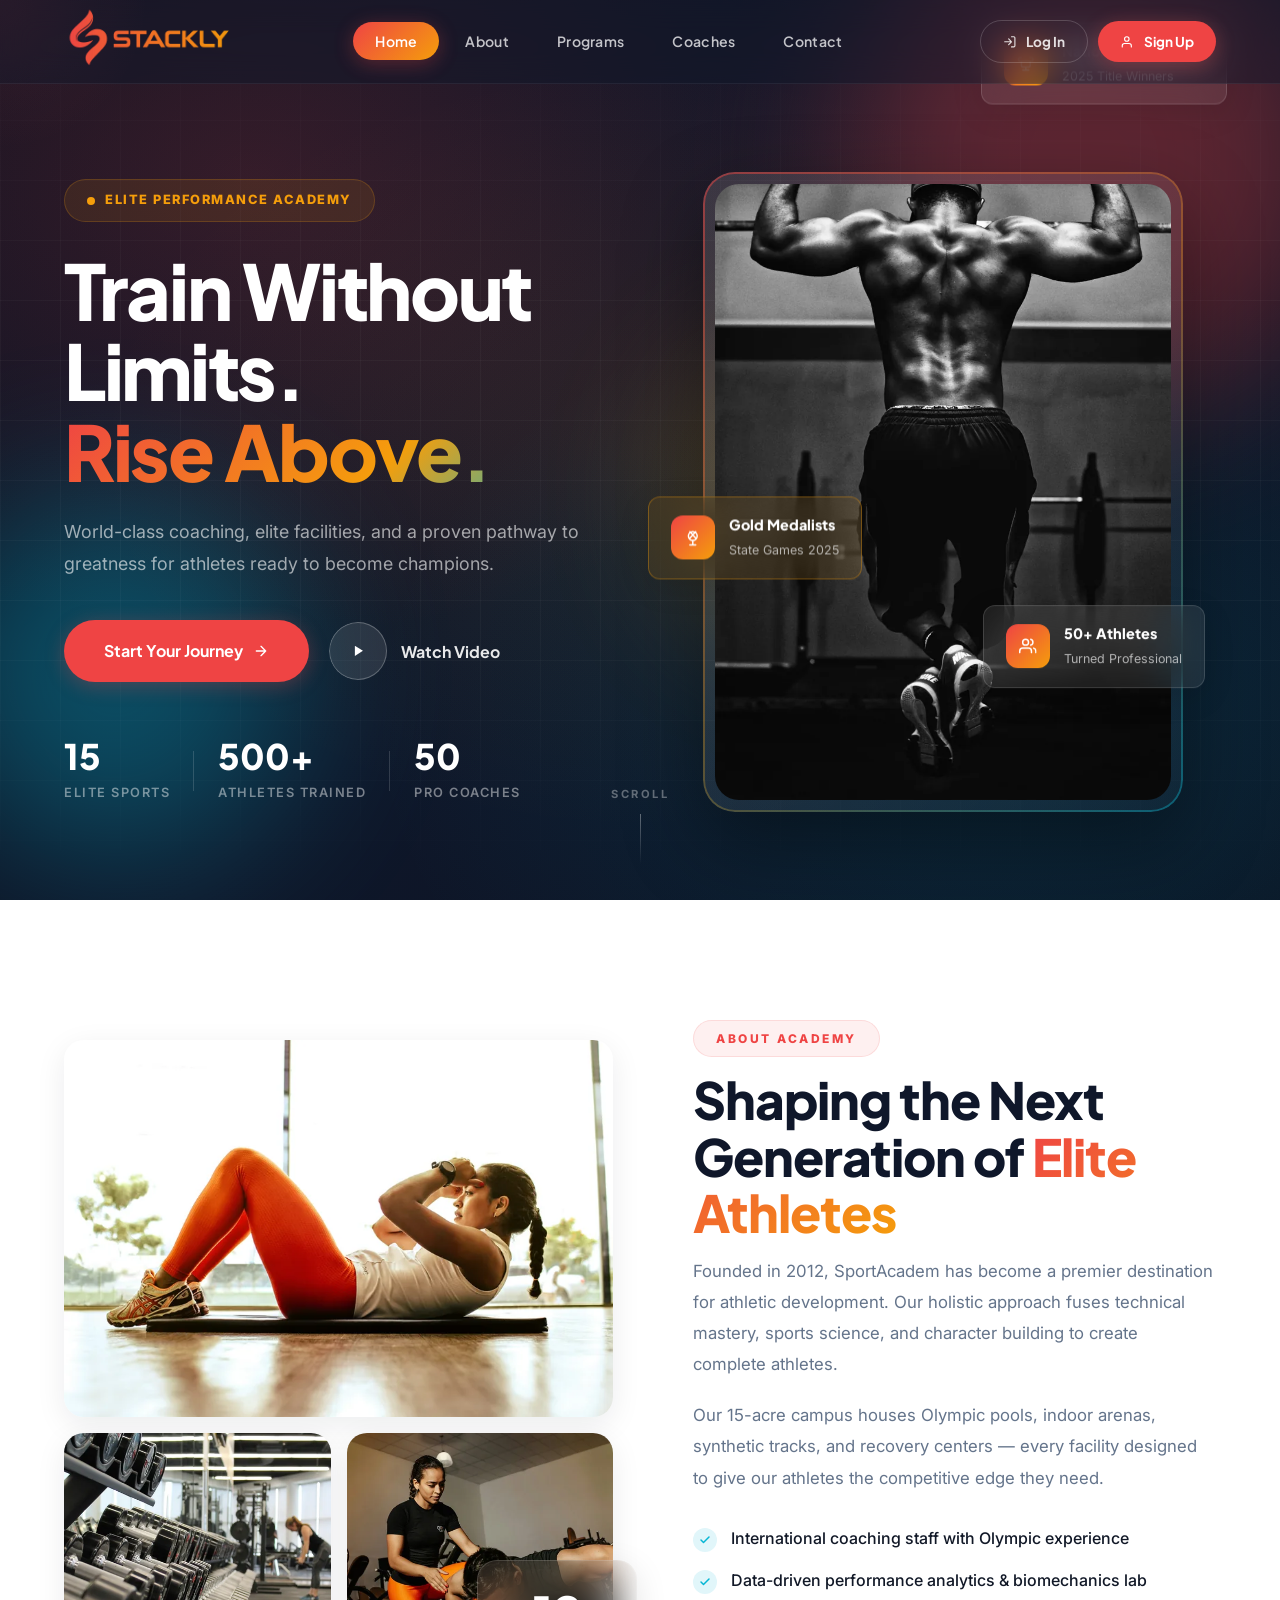
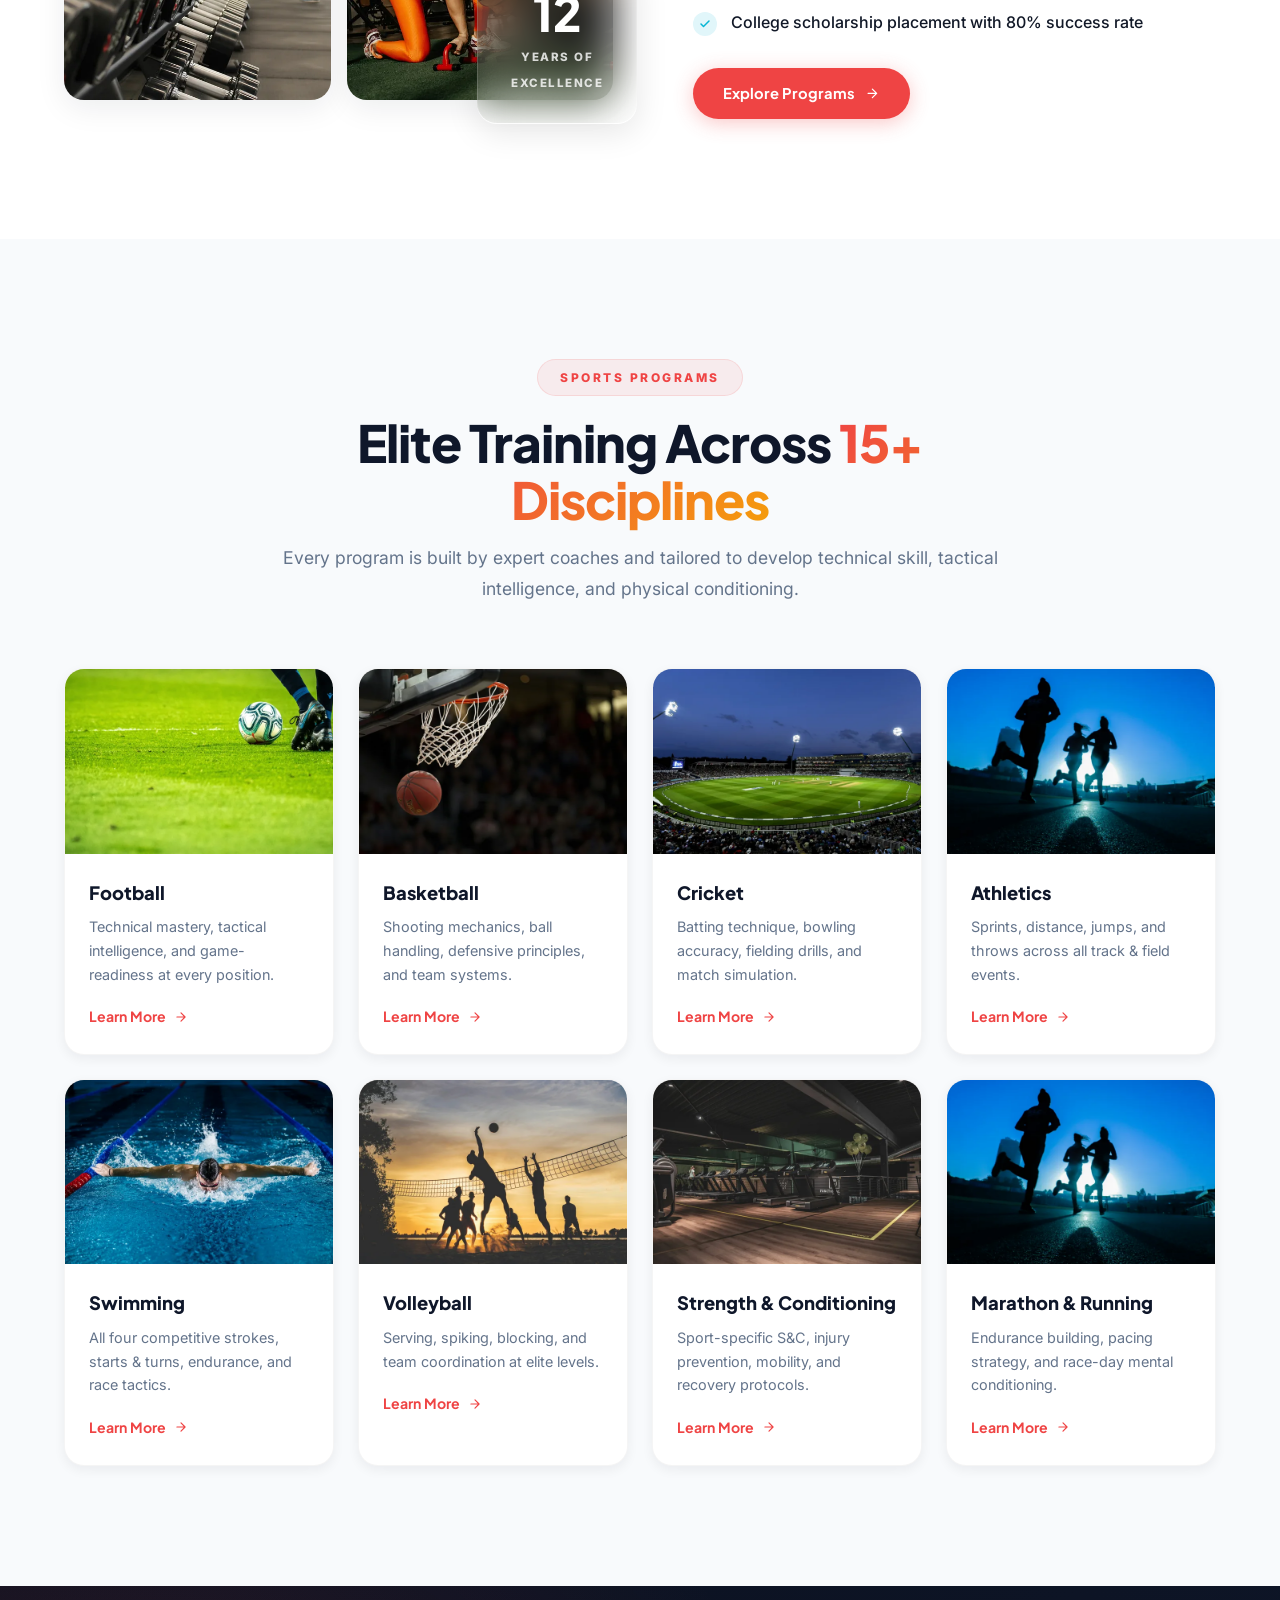
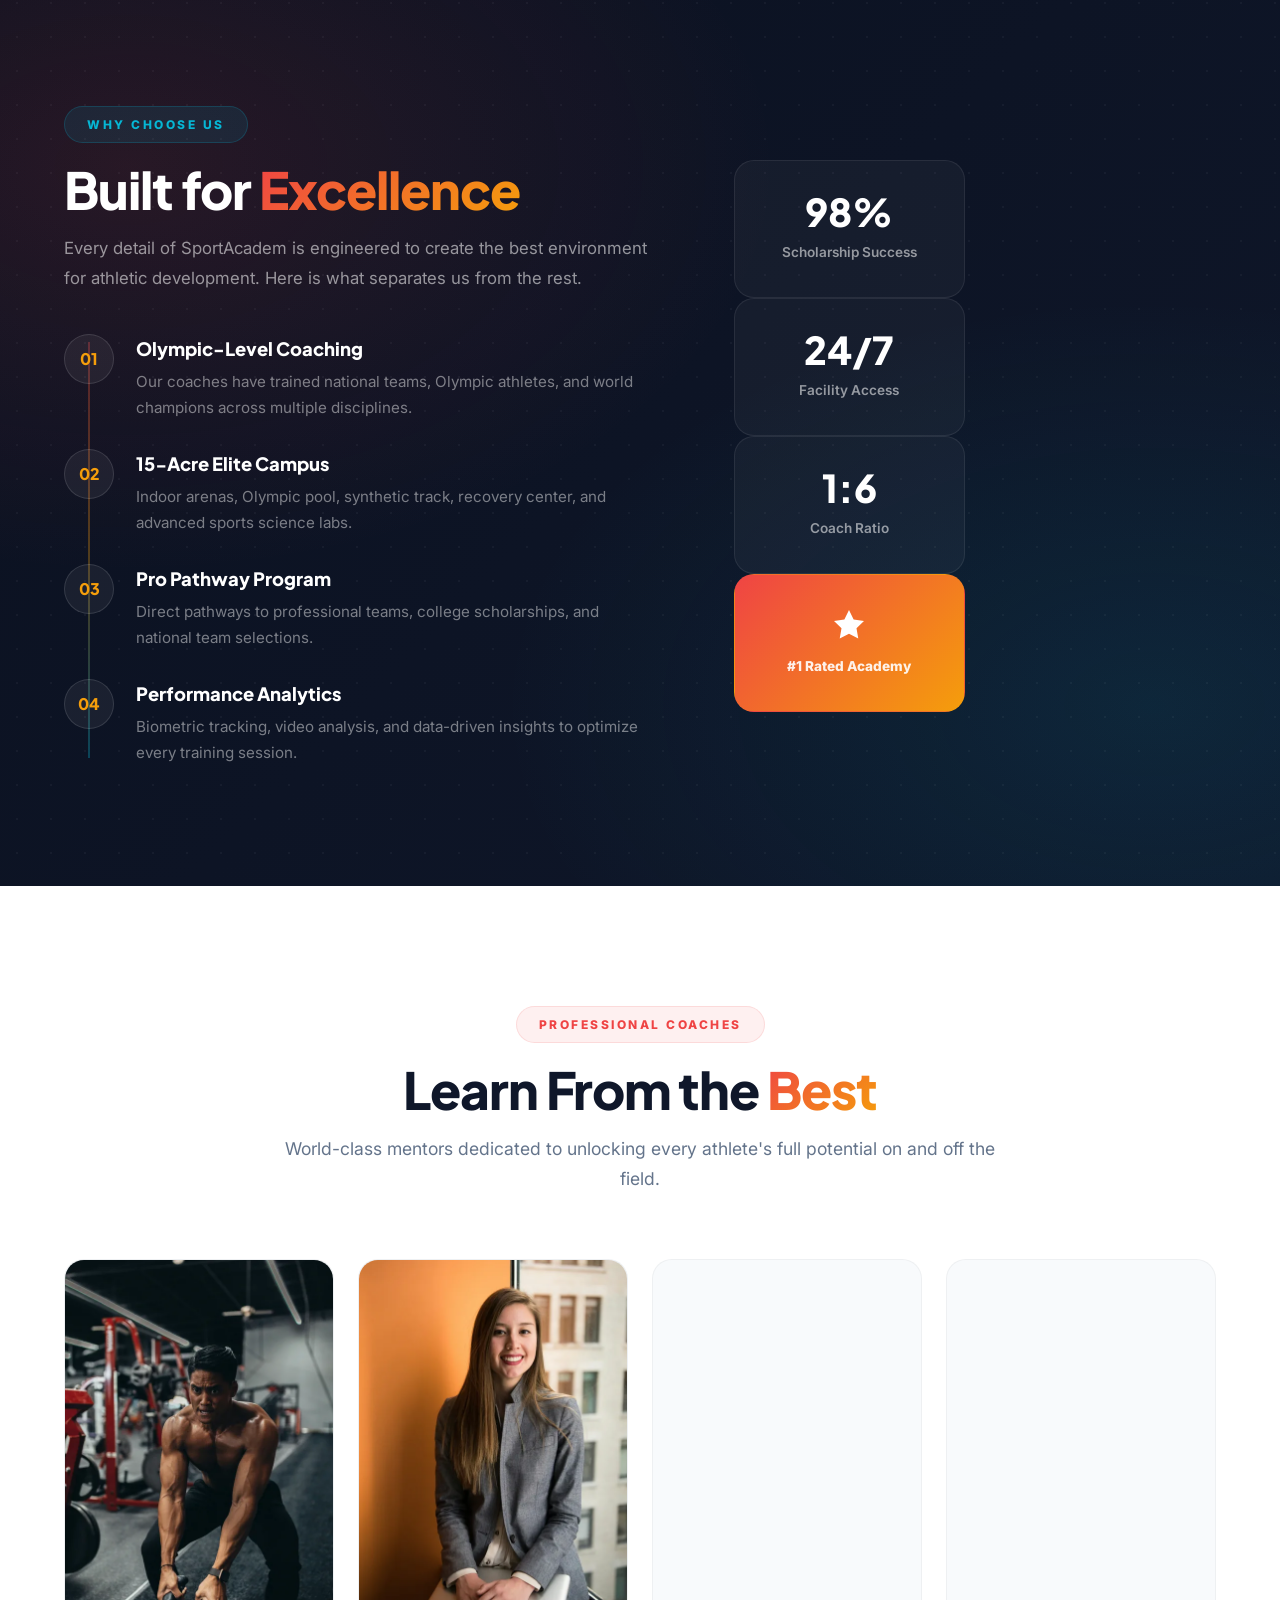
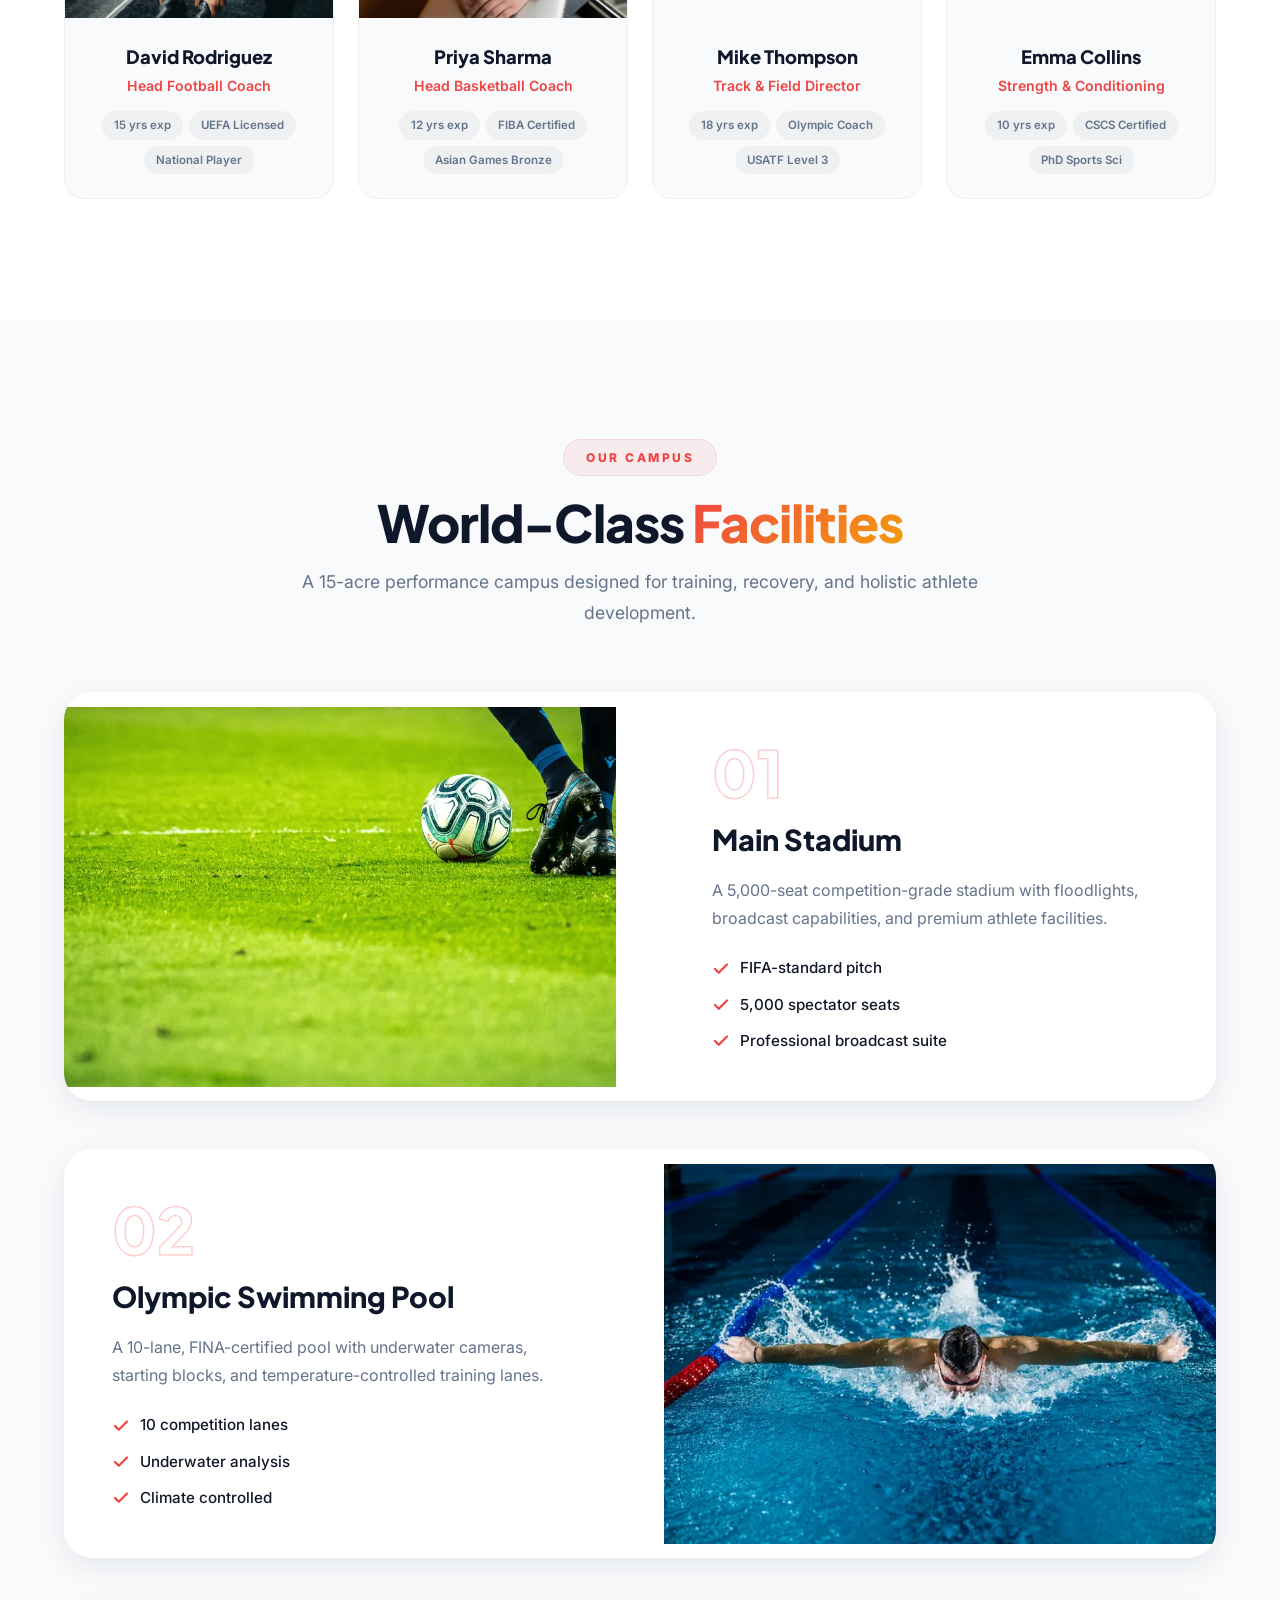
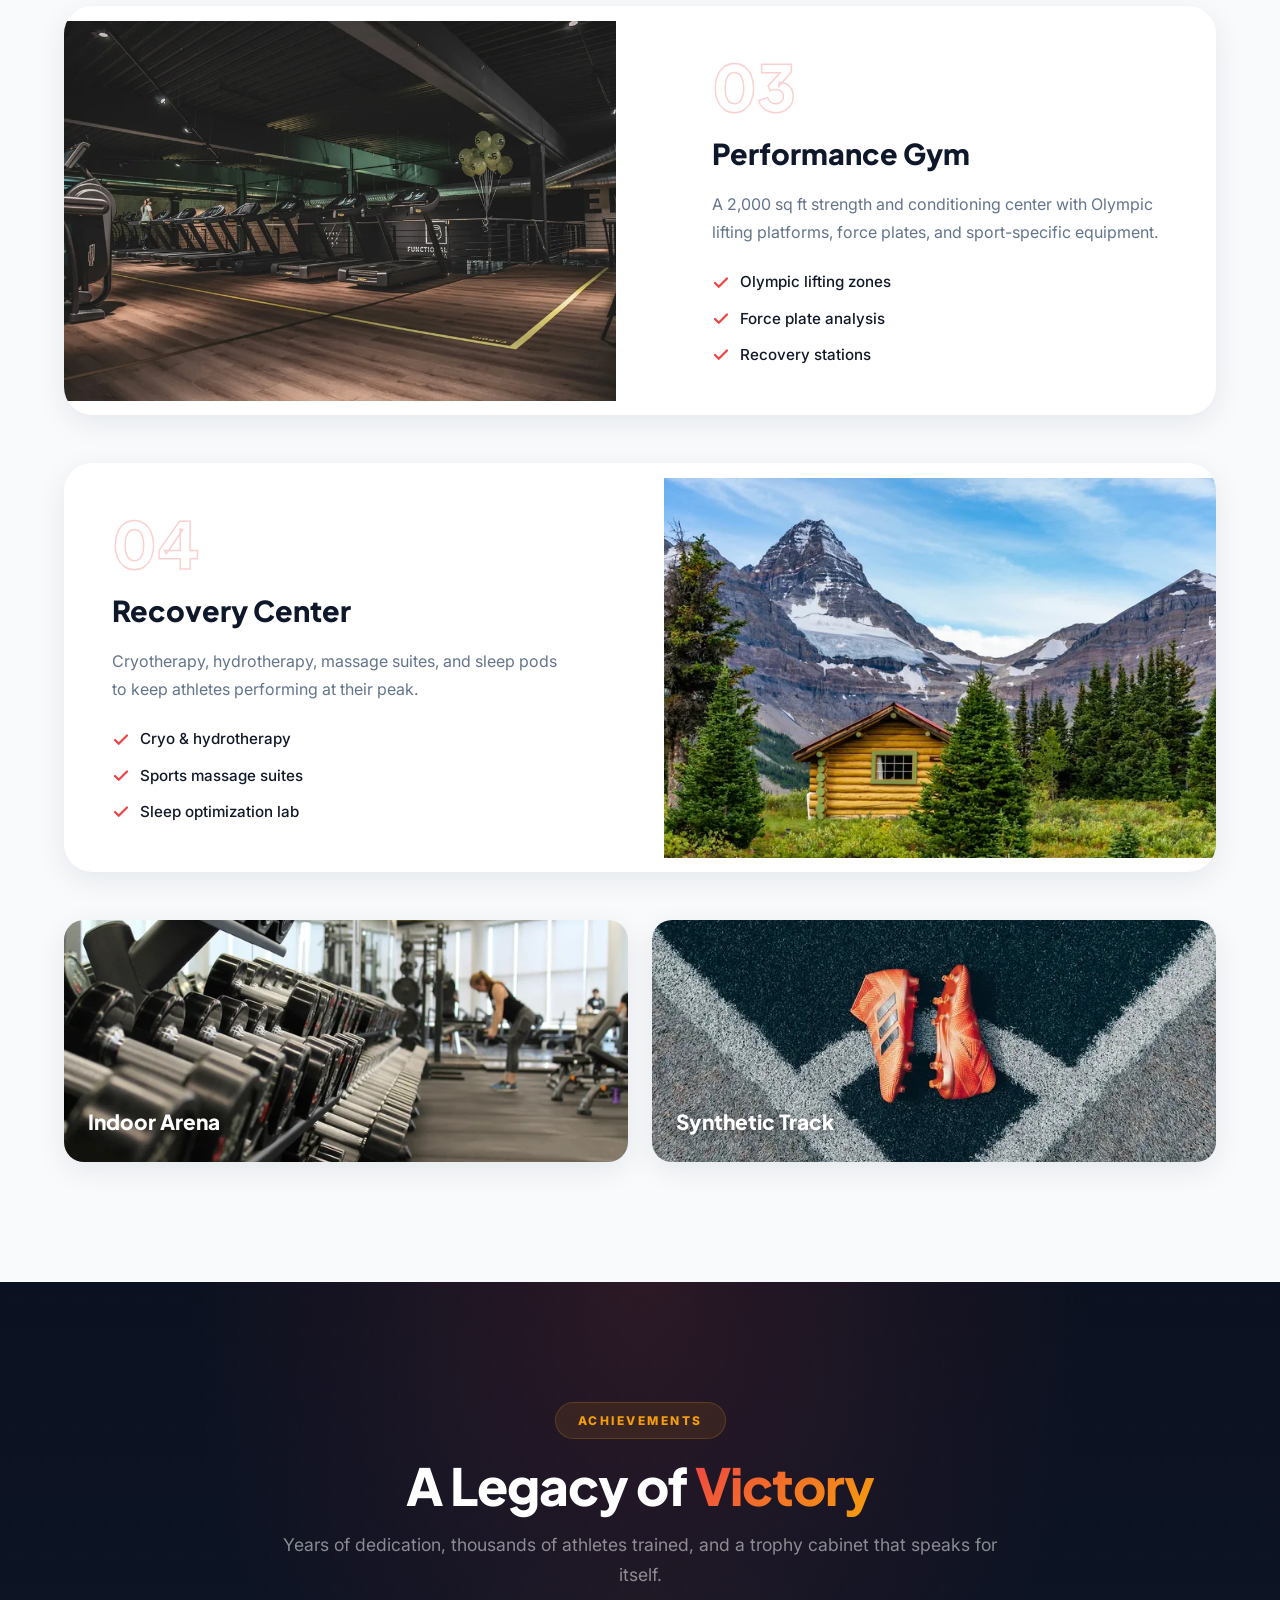
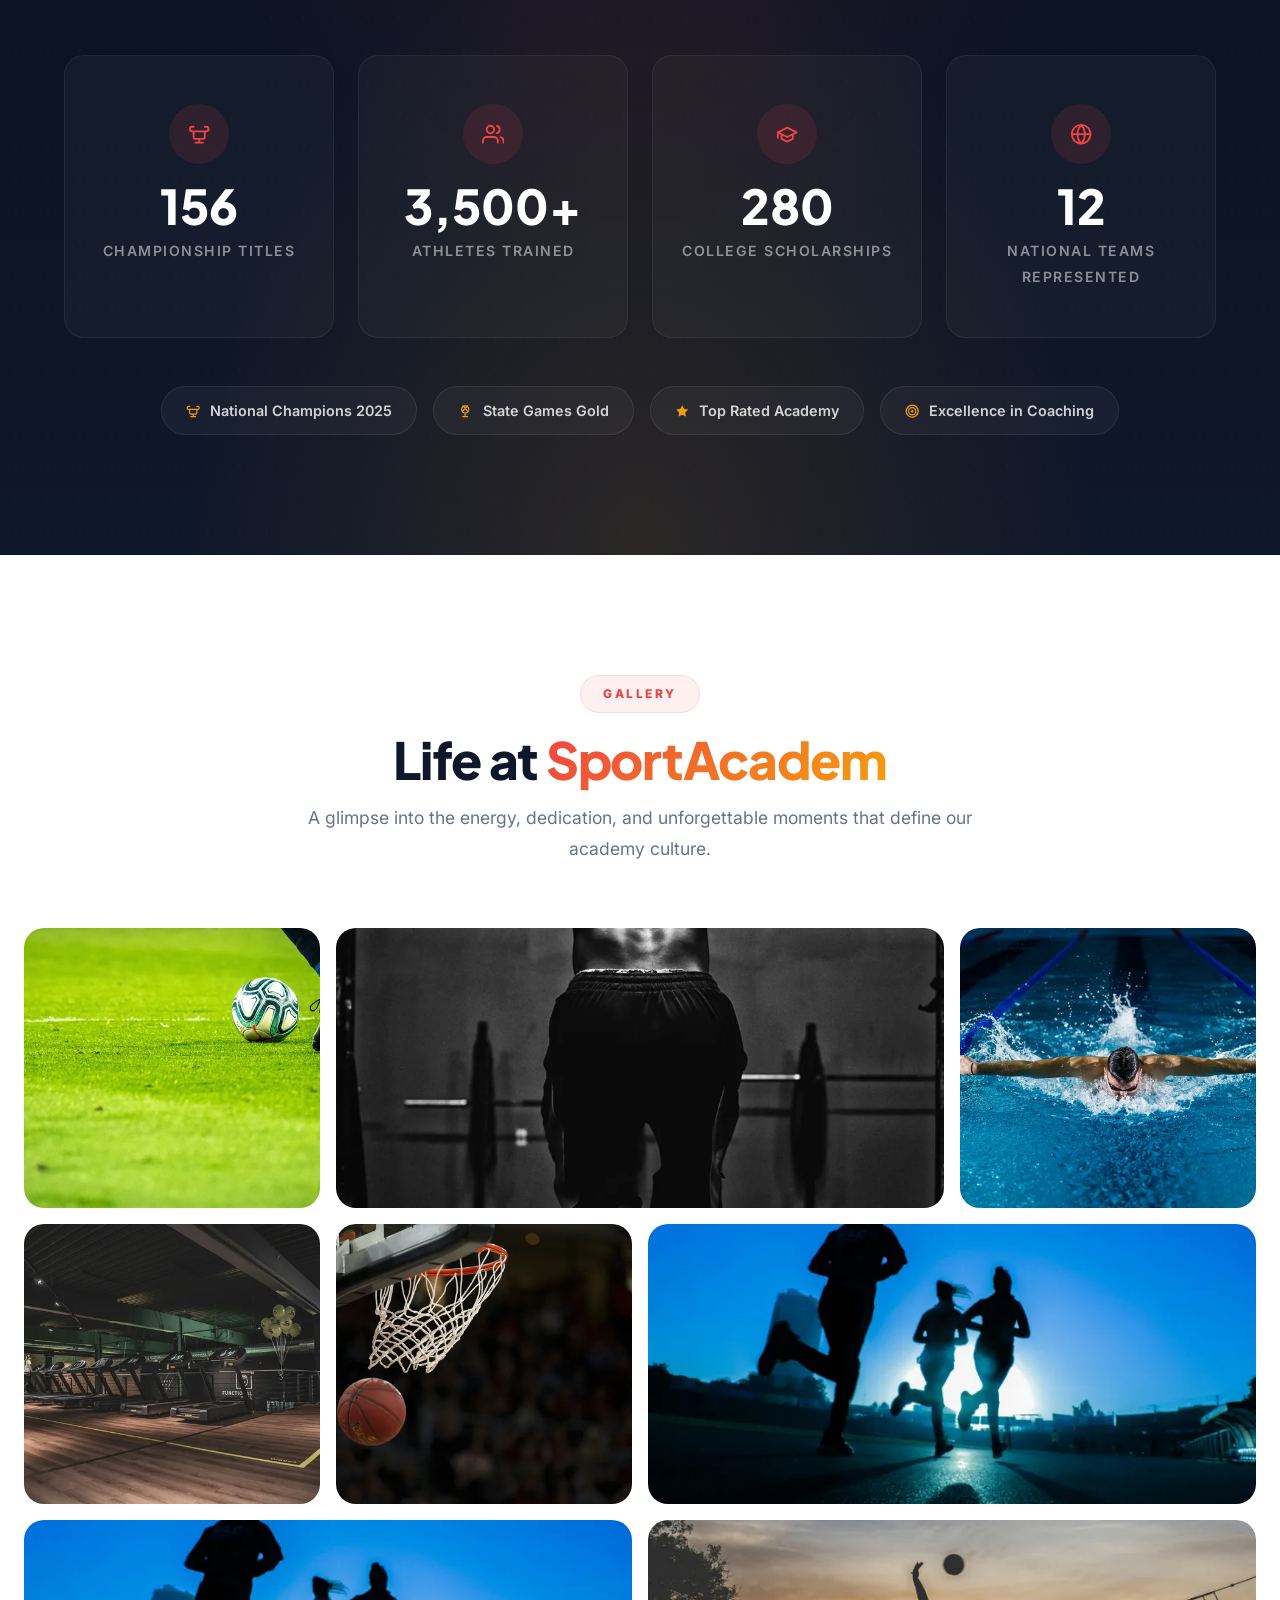
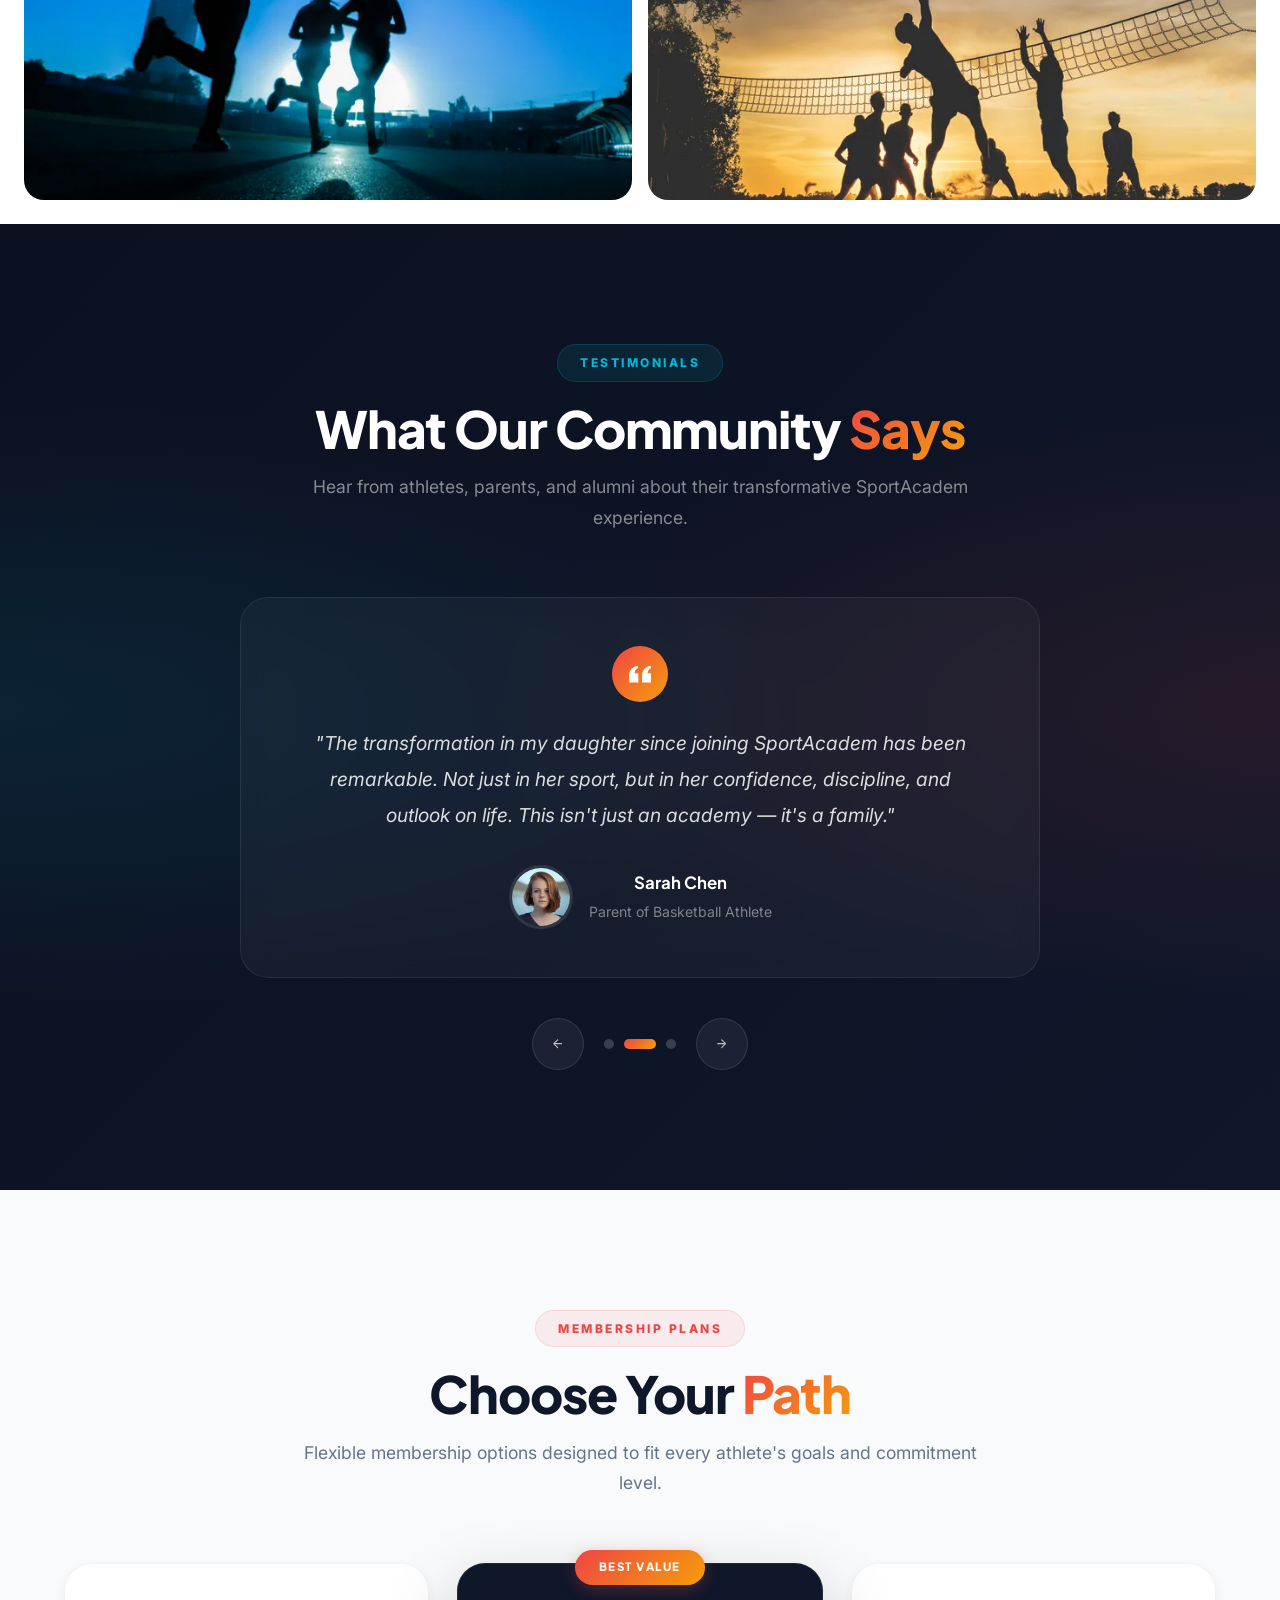
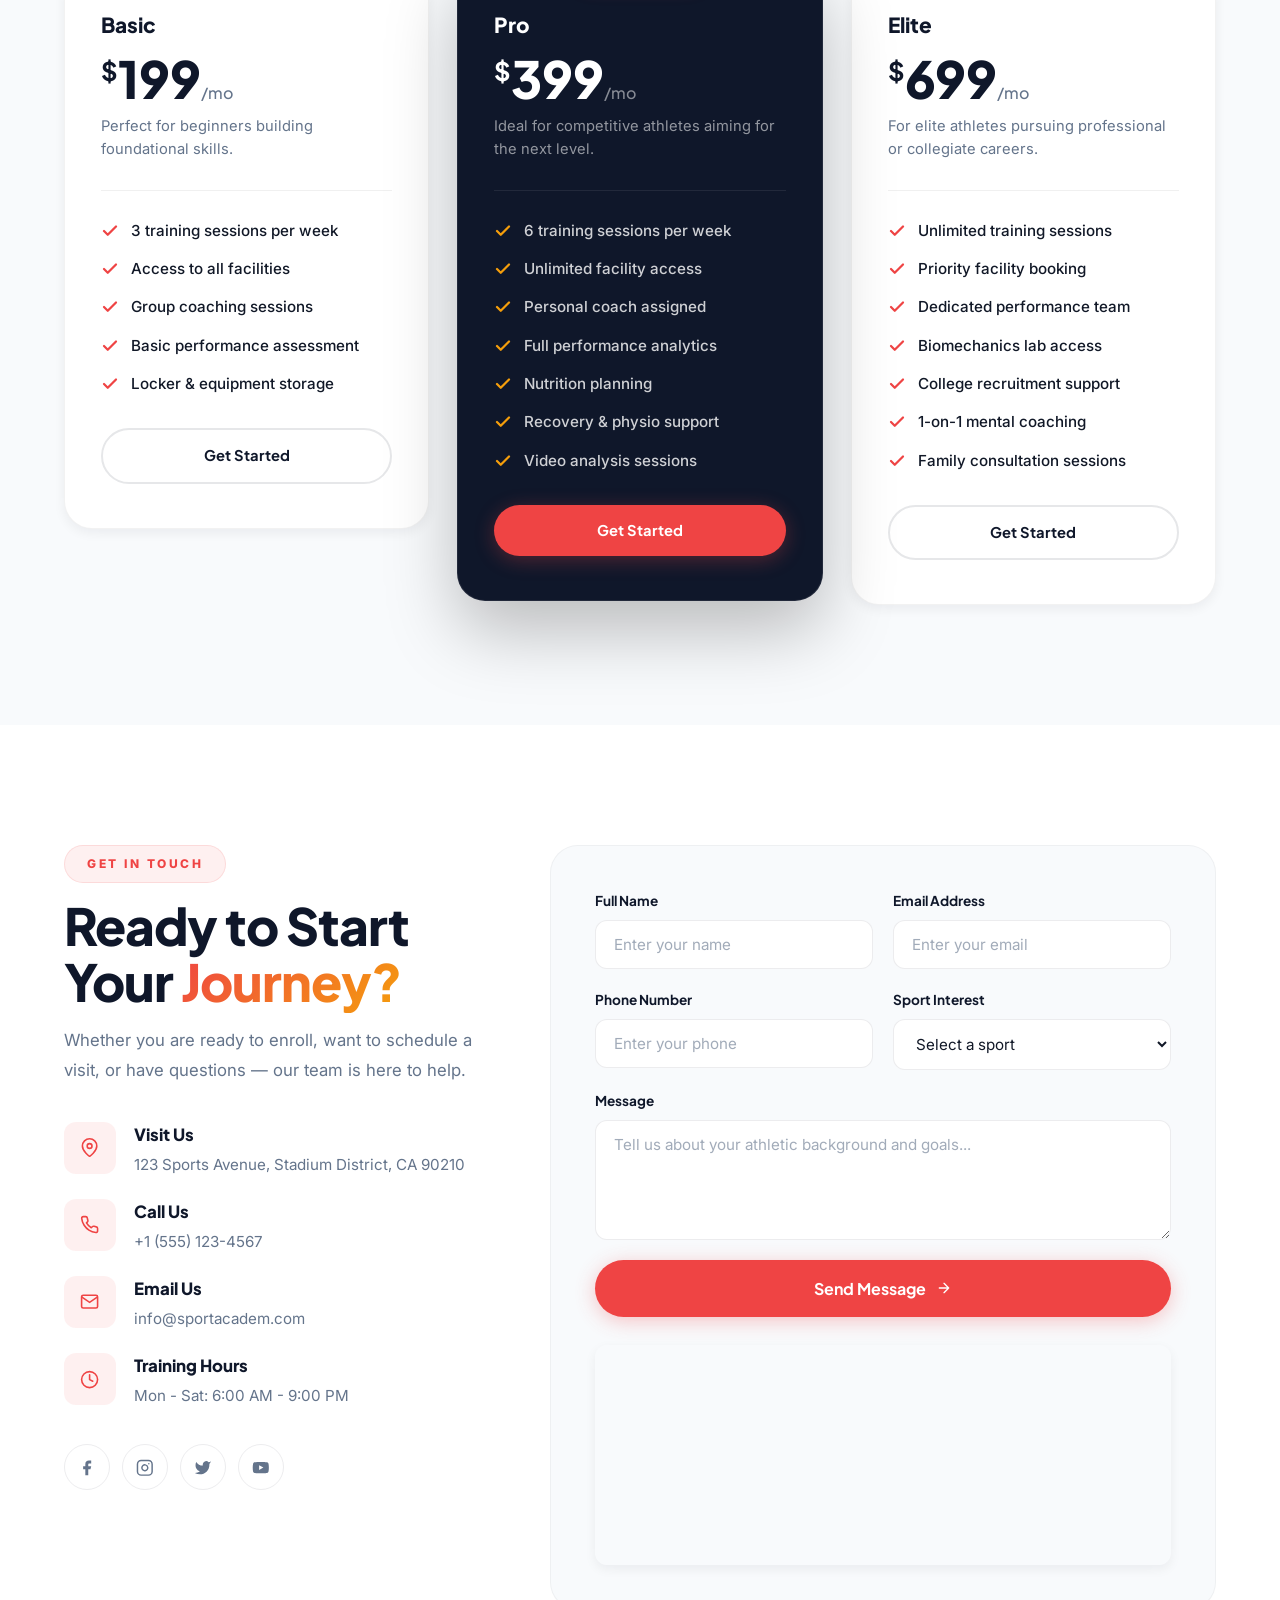
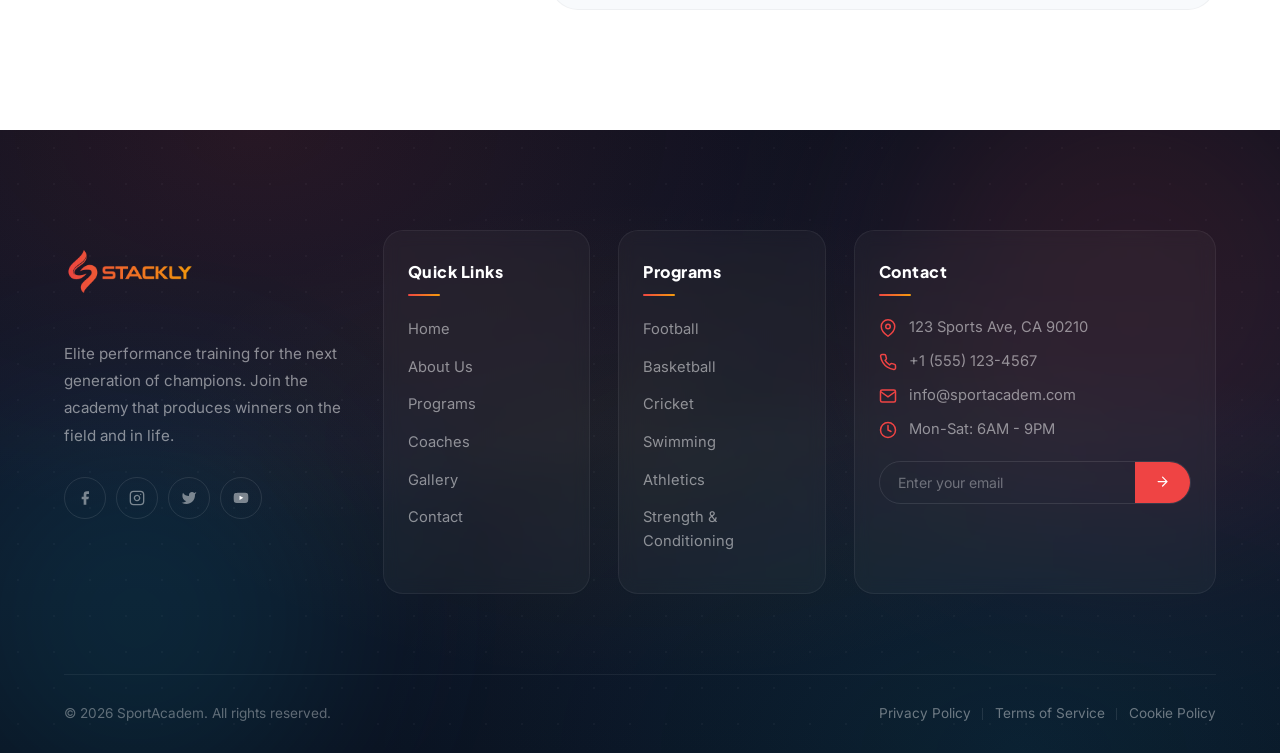
==== commit 618993fc: "footer fix" ====
--- a/index.html
+++ b/index.html
@@ -36,7 +36,6 @@
       <symbol id="icon-instagram" viewBox="0 0 24 24"><rect x="2" y="2" width="20" height="20" rx="5" ry="5" fill="none" stroke="currentColor" stroke-width="2"/><path fill="none" stroke="currentColor" stroke-width="2" d="M16 11.37A4 4 0 1 1 12.63 8 4 4 0 0 1 16 11.37z"/><line x1="17.5" y1="6.5" x2="17.51" y2="6.5" stroke="currentColor" stroke-width="2" stroke-linecap="round"/></symbol>
       <symbol id="icon-twitter" viewBox="0 0 24 24"><path fill="currentColor" d="M23 3a10.9 10.9 0 0 1-3.14 1.53A4.48 4.48 0 0 0 12 8v1A10.66 10.66 0 0 1 3 4s-4 9 5 13a11.64 11.64 0 0 1-7 2c9 5 20 0 20-11.5a4.5 4.5 0 0 0-.08-.83A7.72 7.72 0 0 0 23 3z"/></symbol>
       <symbol id="icon-youtube" viewBox="0 0 24 24"><path fill="currentColor" d="M22.54 6.42a2.78 2.78 0 0 0-1.94-2C18.88 4 12 4 12 4s-6.88 0-8.6.46a2.78 2.78 0 0 0-1.94 2A29 29 0 0 0 1 11.75a29 29 0 0 0 .46 5.33A2.78 2.78 0 0 0 3.4 19c1.72.46 8.6.46 8.6.46s6.88 0 8.6-.46a2.78 2.78 0 0 0 1.94-2 29 29 0 0 0 .46-5.25 29 29 0 0 0-.46-5.33z"/><polygon fill="#fff" points="9.75 15.02 15.5 11.75 9.75 8.48 9.75 15.02"/></symbol>
-      <symbol id="icon-tiktok" viewBox="0 0 24 24"><path fill="currentColor" d="M19.59 6.69a4.83 4.83 0 0 1-3.77-4.25V2h-3.45v13.67a2.89 2.89 0 0 1-5.2 1.74 2.89 2.89 0 0 1 2.31-4.64 2.93 2.93 0 0 1 .88.13V9.4a6.84 6.84 0 0 0-1-.05A6.33 6.33 0 0 0 5 20.1a6.34 6.34 0 0 0 10.86-4.43v-7a8.16 8.16 0 0 0 4.77 1.52v-3.4a4.85 4.85 0 0 1-1-.1z"/></symbol>
       <symbol id="icon-quote" viewBox="0 0 24 24"><path fill="currentColor" d="M14.017 21v-7.391c0-5.704 3.731-9.57 8.983-10.609l.995 2.151c-2.432.917-3.995 3.638-3.995 5.849h4v10H14.017zm-14 0v-7.391c0-5.704 3.748-9.57 9-10.609l.996 2.151c-2.433.917-3.996 3.638-3.996 5.849h3.983v10H.017z"/></symbol>
       <symbol id="icon-menu" viewBox="0 0 24 24"><path fill="none" stroke="currentColor" stroke-width="2" stroke-linecap="round" stroke-linejoin="round" d="M3 12h18M3 6h18M3 18h18"/></symbol>
       <symbol id="icon-close" viewBox="0 0 24 24"><path fill="none" stroke="currentColor" stroke-width="2" stroke-linecap="round" stroke-linejoin="round" d="M18 6L6 18M6 6l12 12"/></symbol>
@@ -900,8 +899,7 @@
               <a href="#" aria-label="Instagram"><svg class="icon" aria-hidden="true"><use href="#icon-instagram"/></svg></a>
               <a href="#" aria-label="Twitter"><svg class="icon" aria-hidden="true"><use href="#icon-twitter"/></svg></a>
               <a href="#" aria-label="YouTube"><svg class="icon" aria-hidden="true"><use href="#icon-youtube"/></svg></a>
-              <a href="#" aria-label="TikTok"><svg class="icon" aria-hidden="true"><use href="#icon-tiktok"/></svg></a>
-            </div>
+              </div>
           </div>
           <div class="contact__form-wrap" data-reveal="reveal-right">
             <form class="contact__form" id="contactForm" novalidate>
@@ -972,8 +970,7 @@
             <a href="#" aria-label="Instagram"><svg class="icon" aria-hidden="true"><use href="#icon-instagram"/></svg></a>
             <a href="#" aria-label="Twitter"><svg class="icon" aria-hidden="true"><use href="#icon-twitter"/></svg></a>
             <a href="#" aria-label="YouTube"><svg class="icon" aria-hidden="true"><use href="#icon-youtube"/></svg></a>
-            <a href="#" aria-label="TikTok"><svg class="icon" aria-hidden="true"><use href="#icon-tiktok"/></svg></a>
-          </div>
+            </div>
         </div>
         <div class="footer__col footer__col--card">
           <h4>Quick Links</h4>
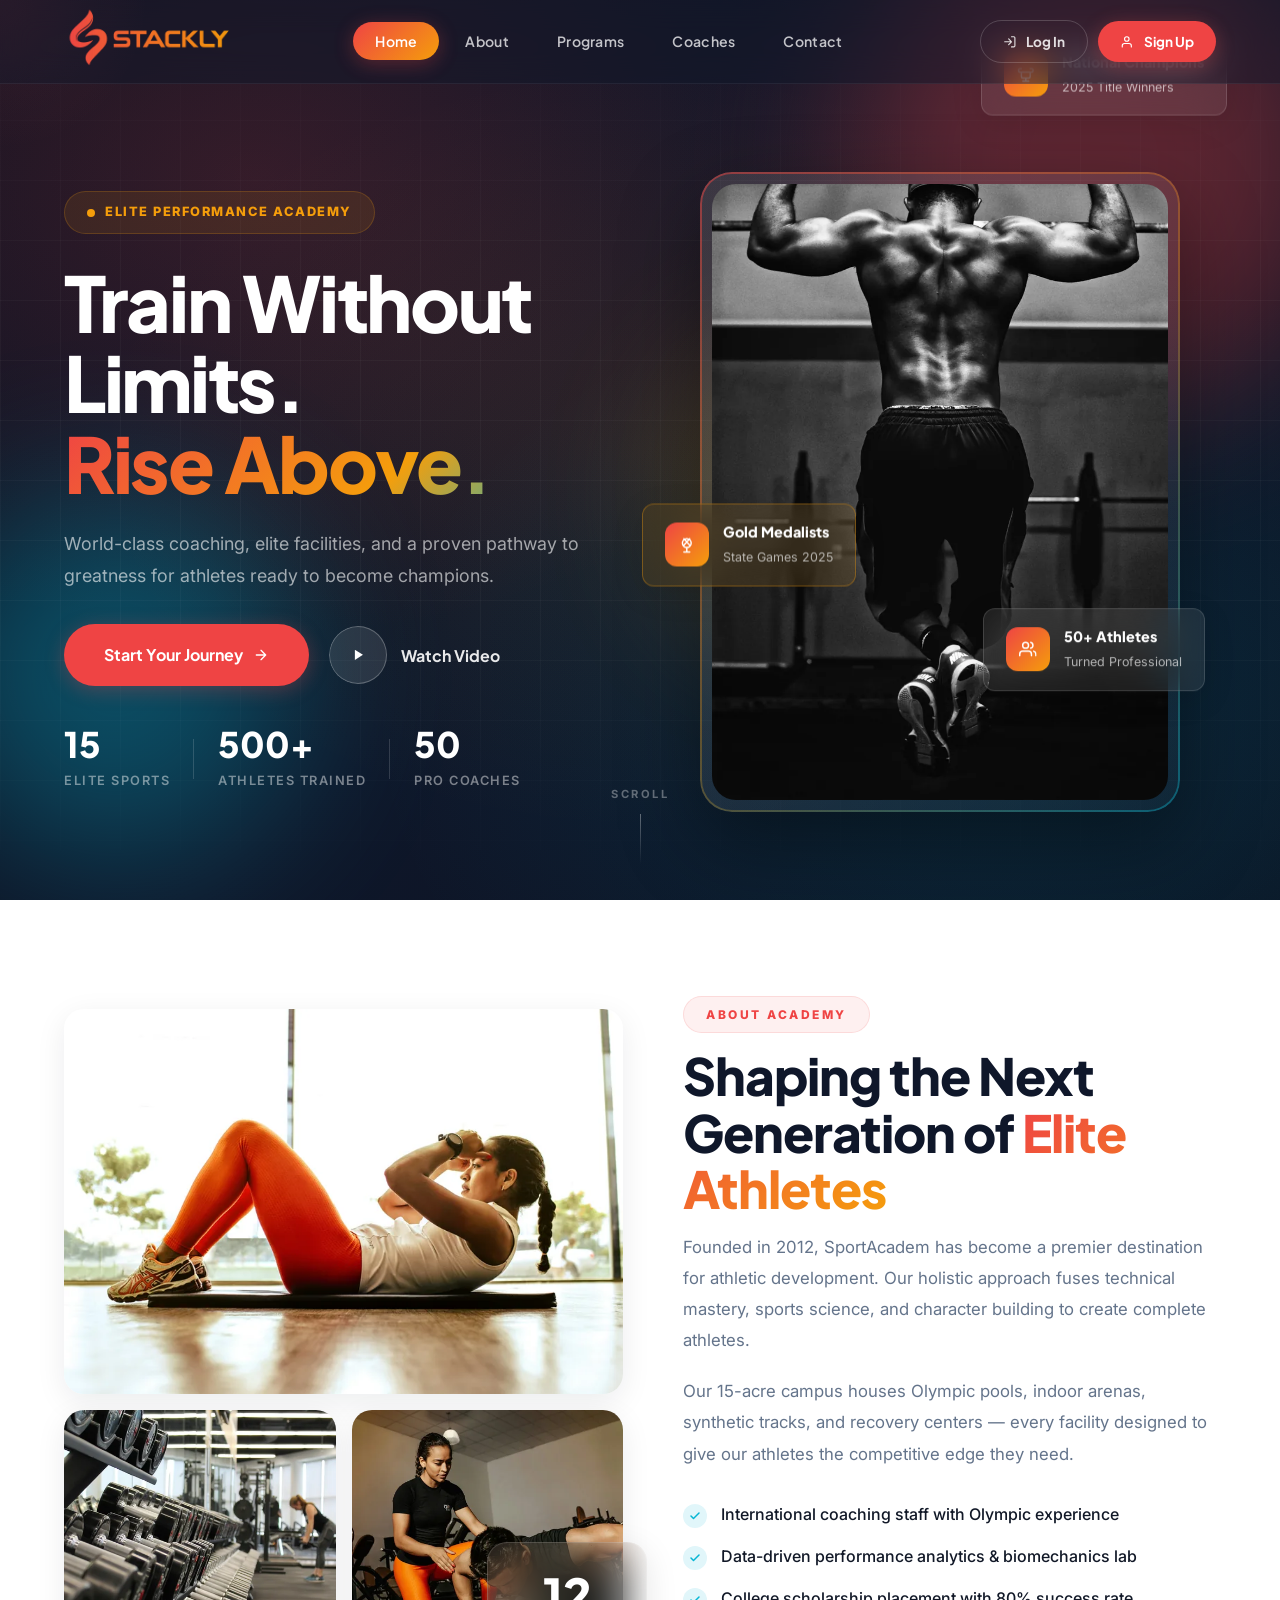
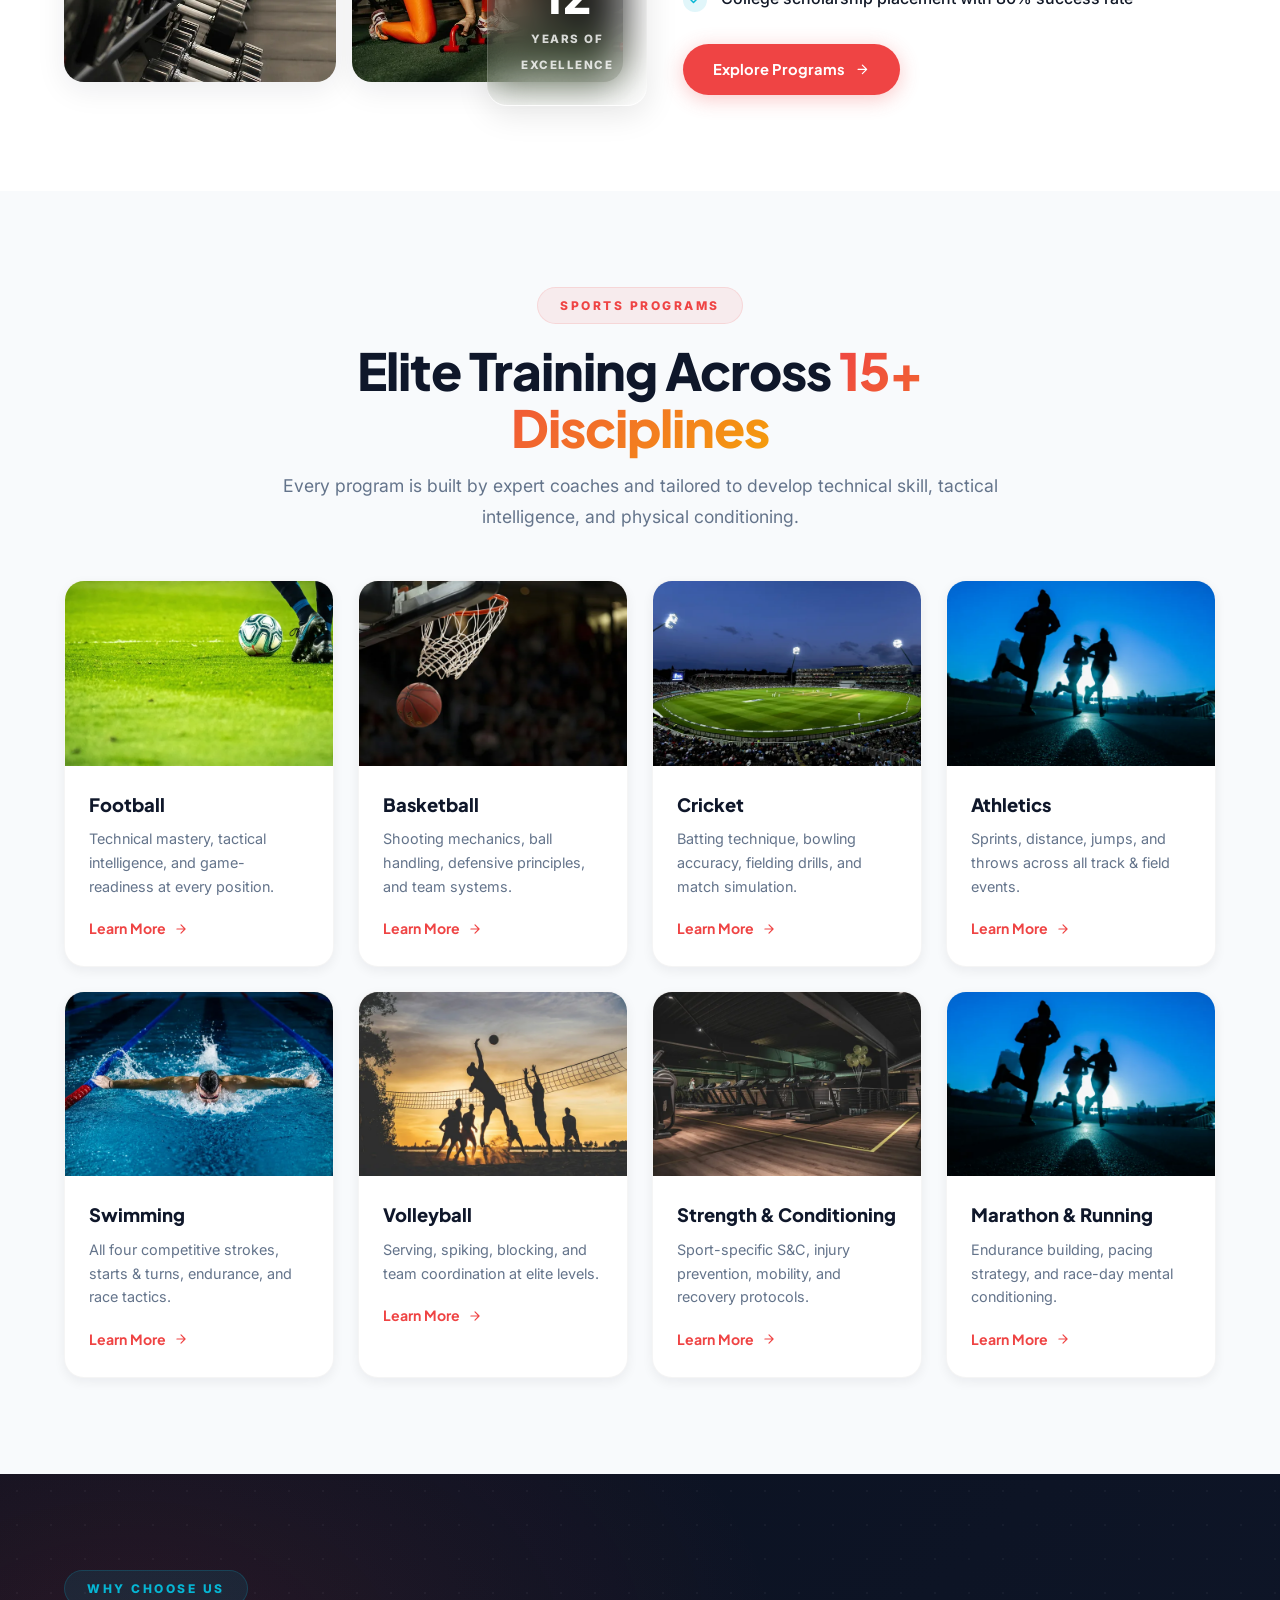
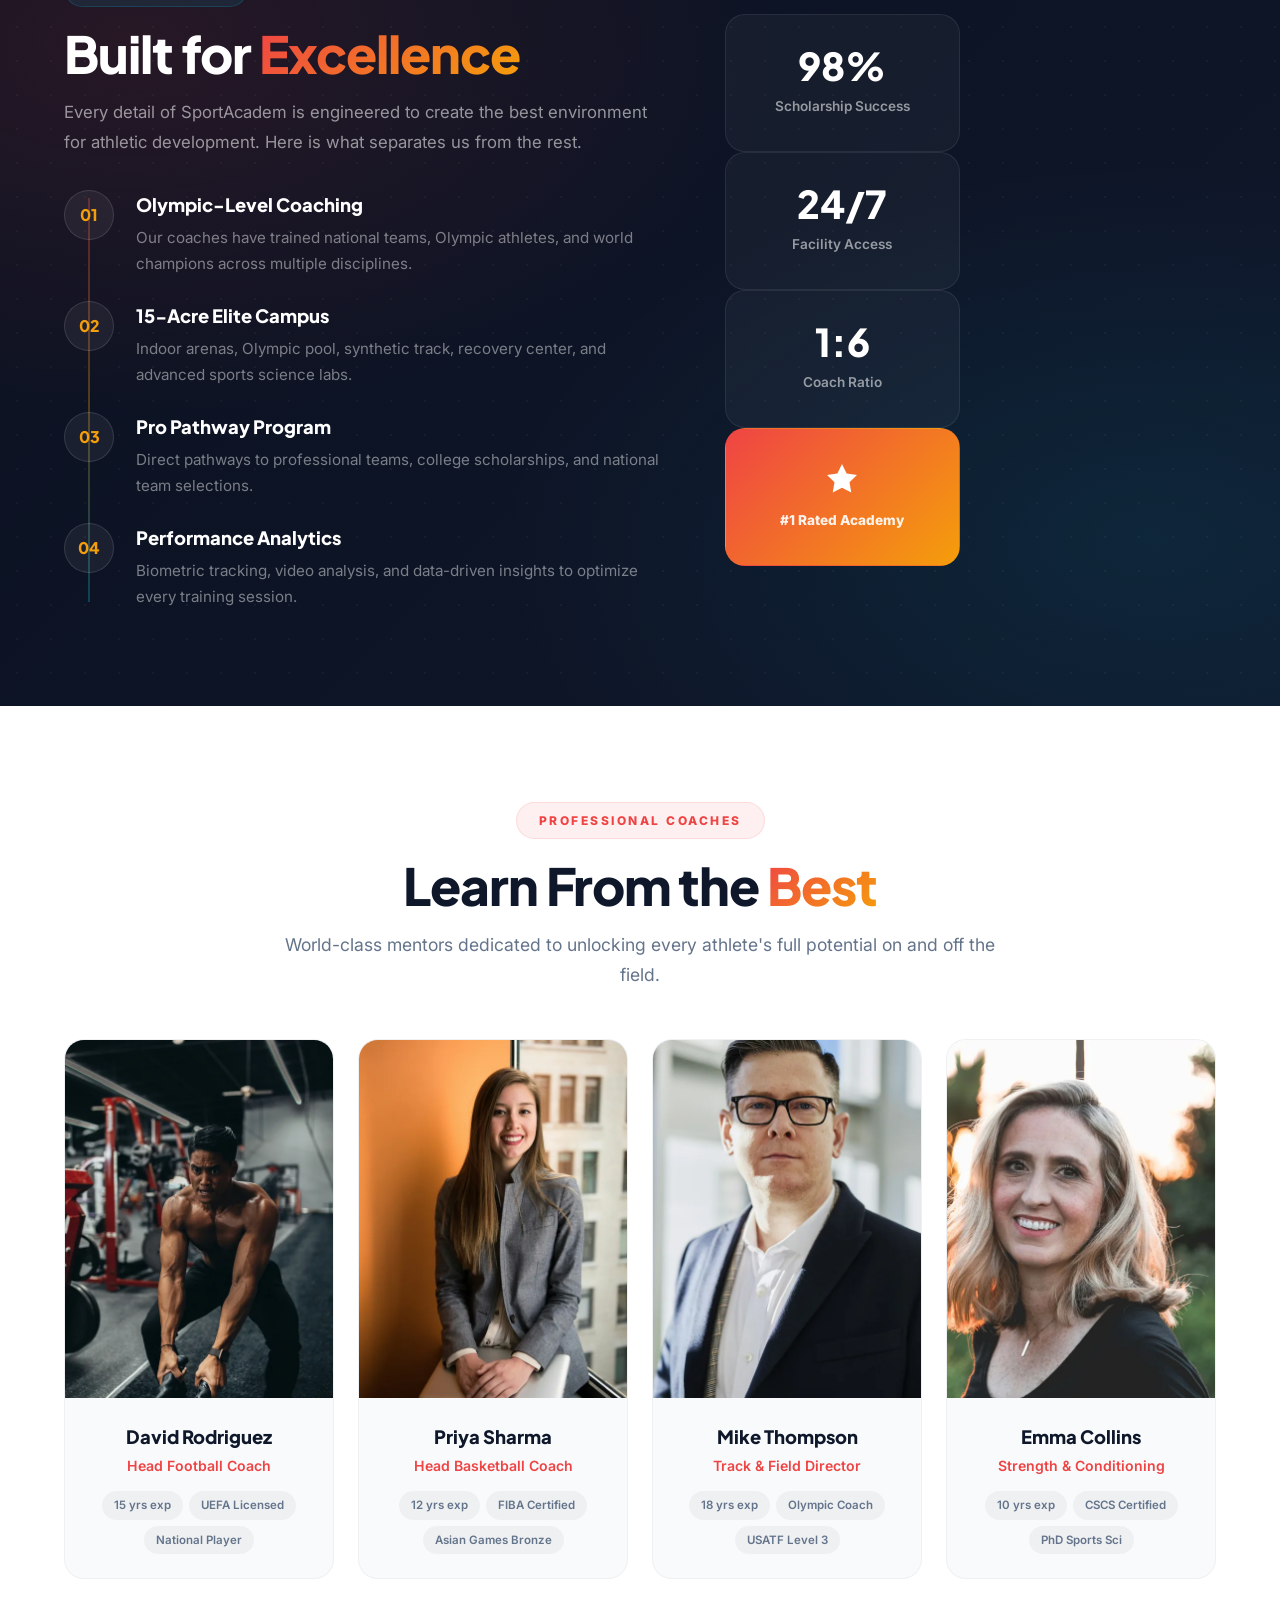
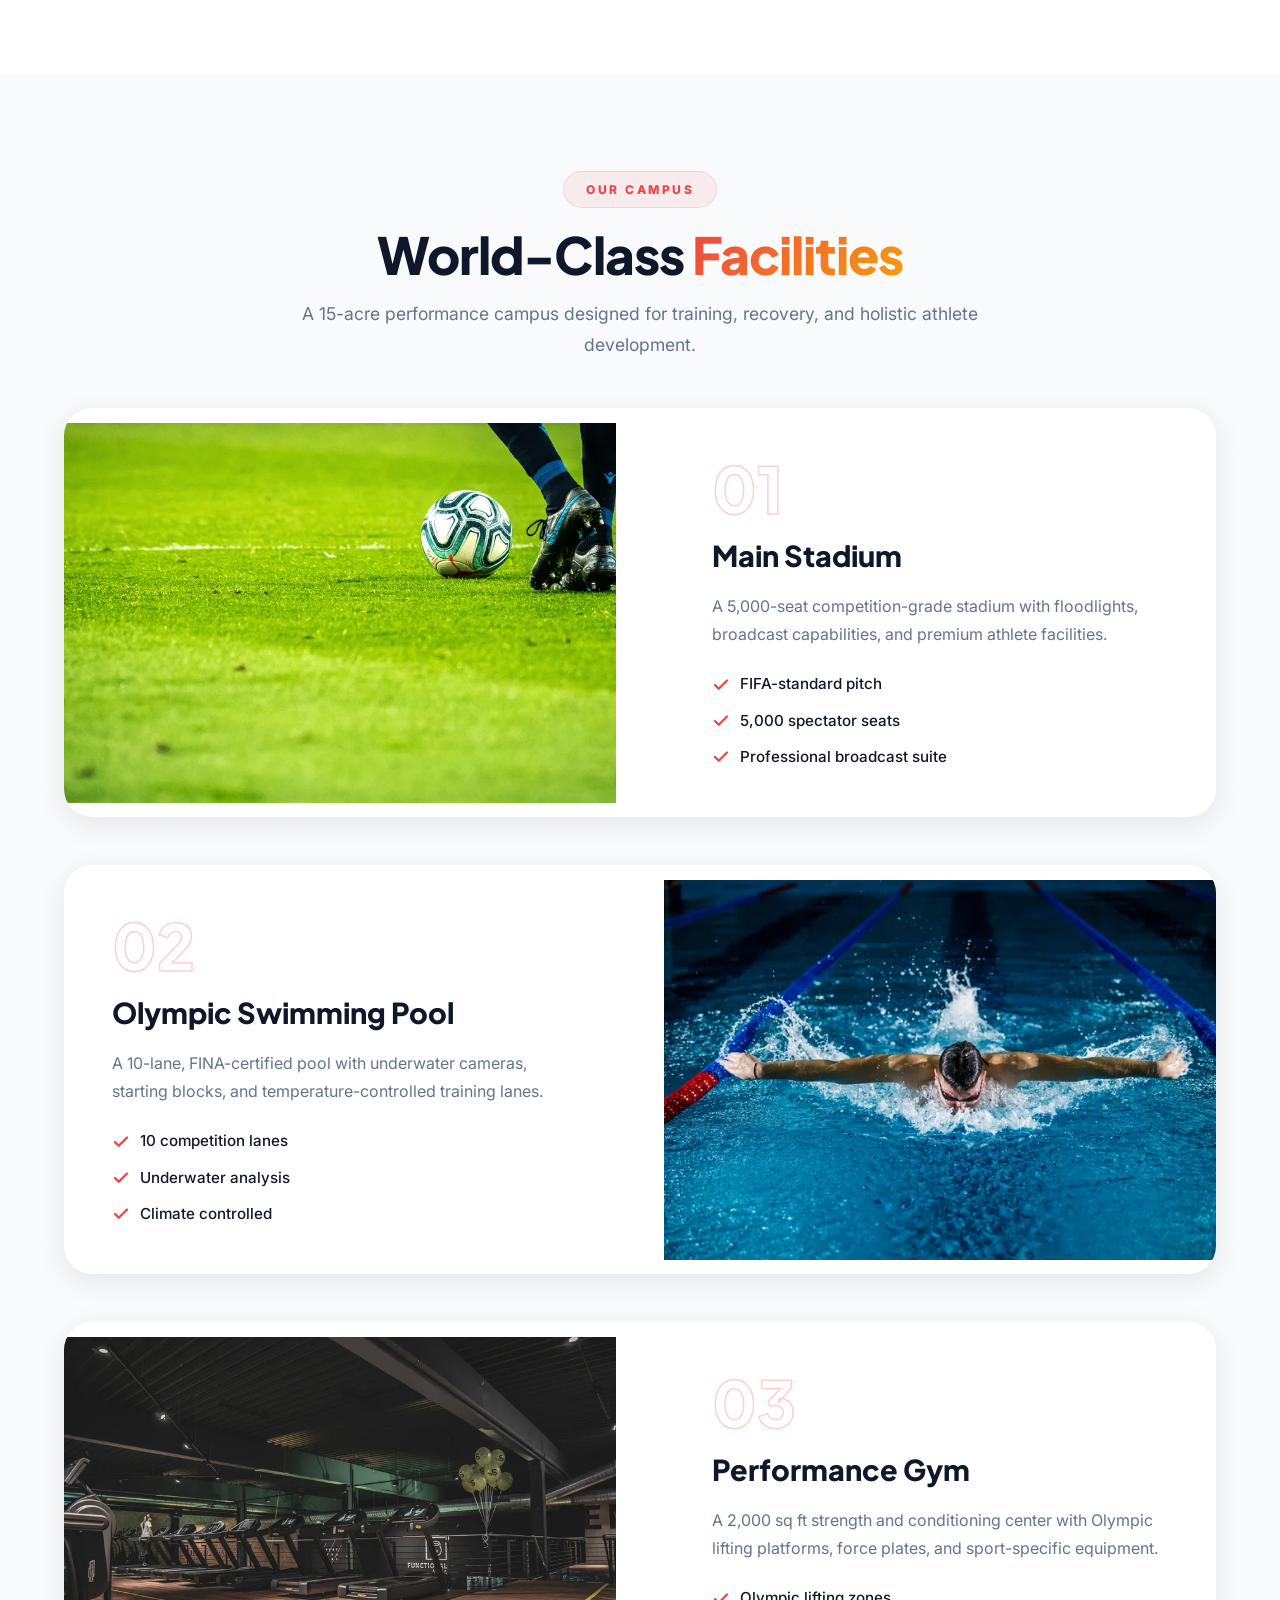
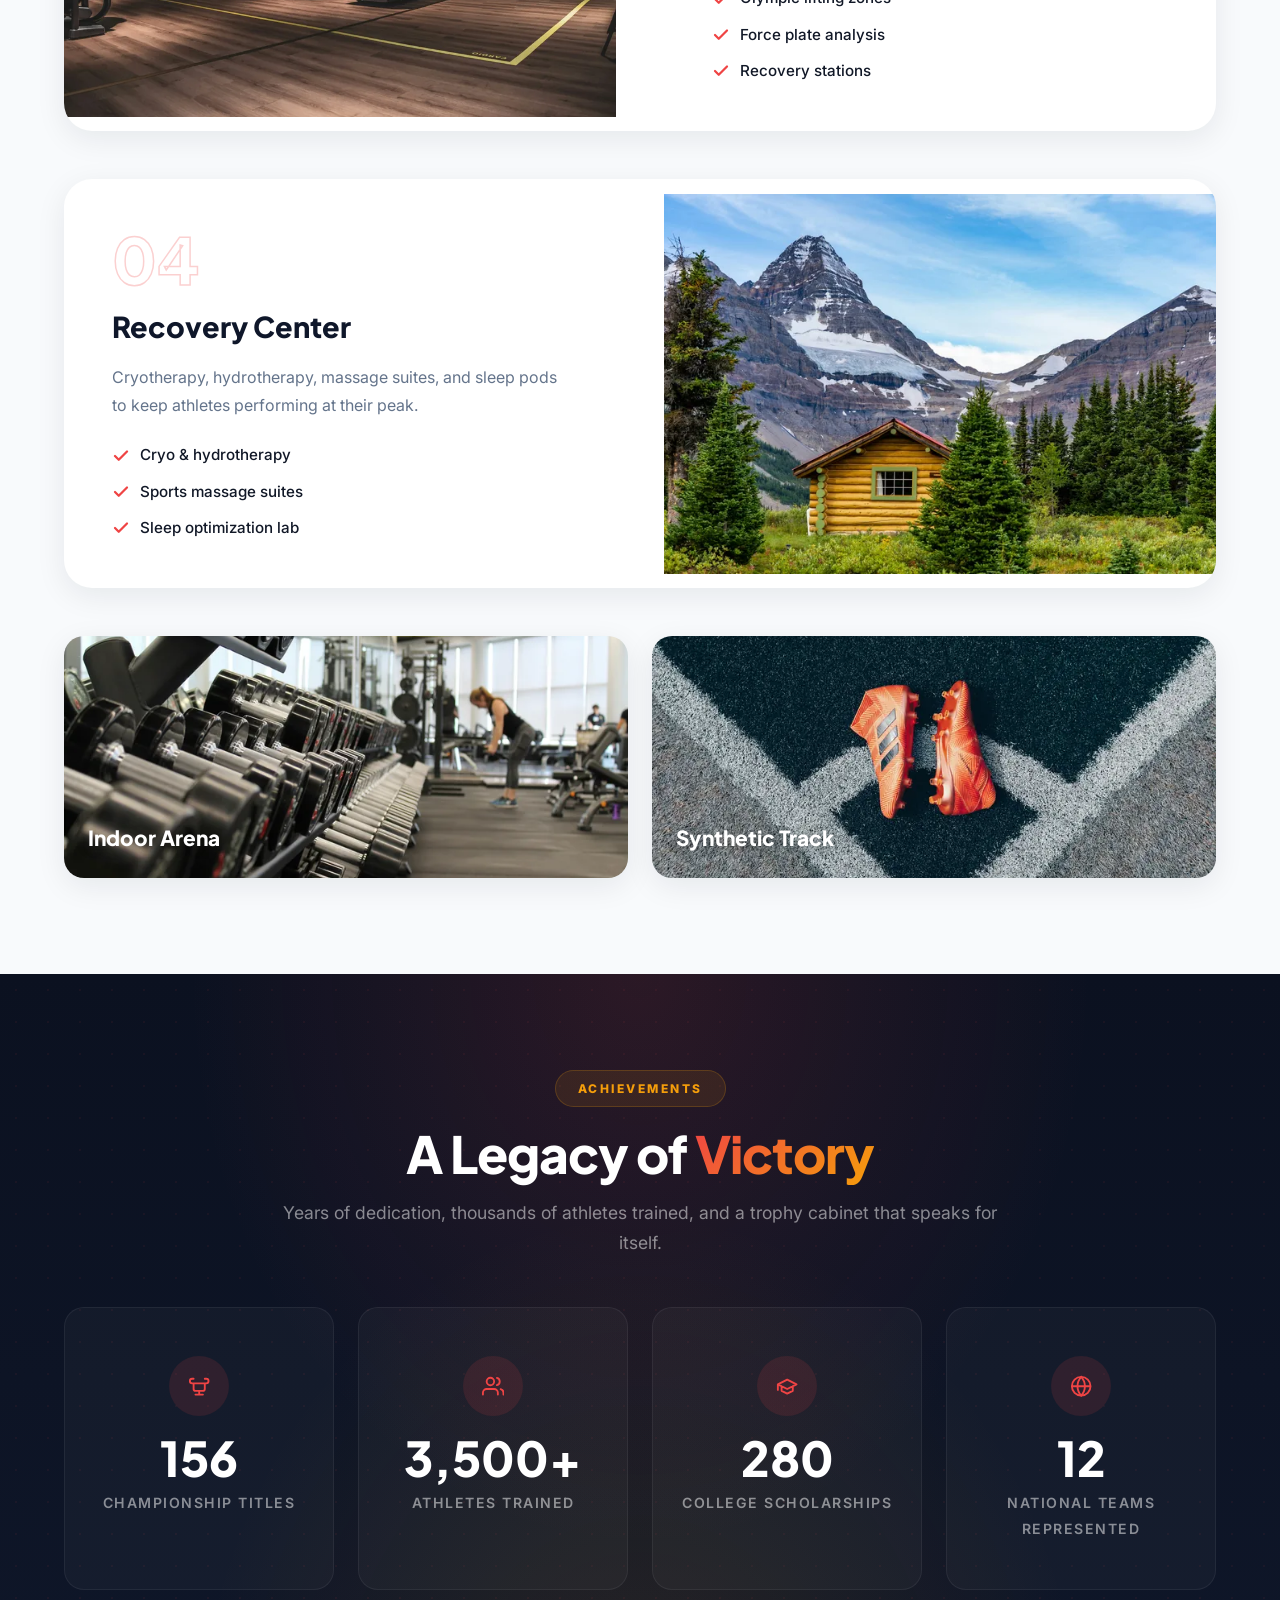
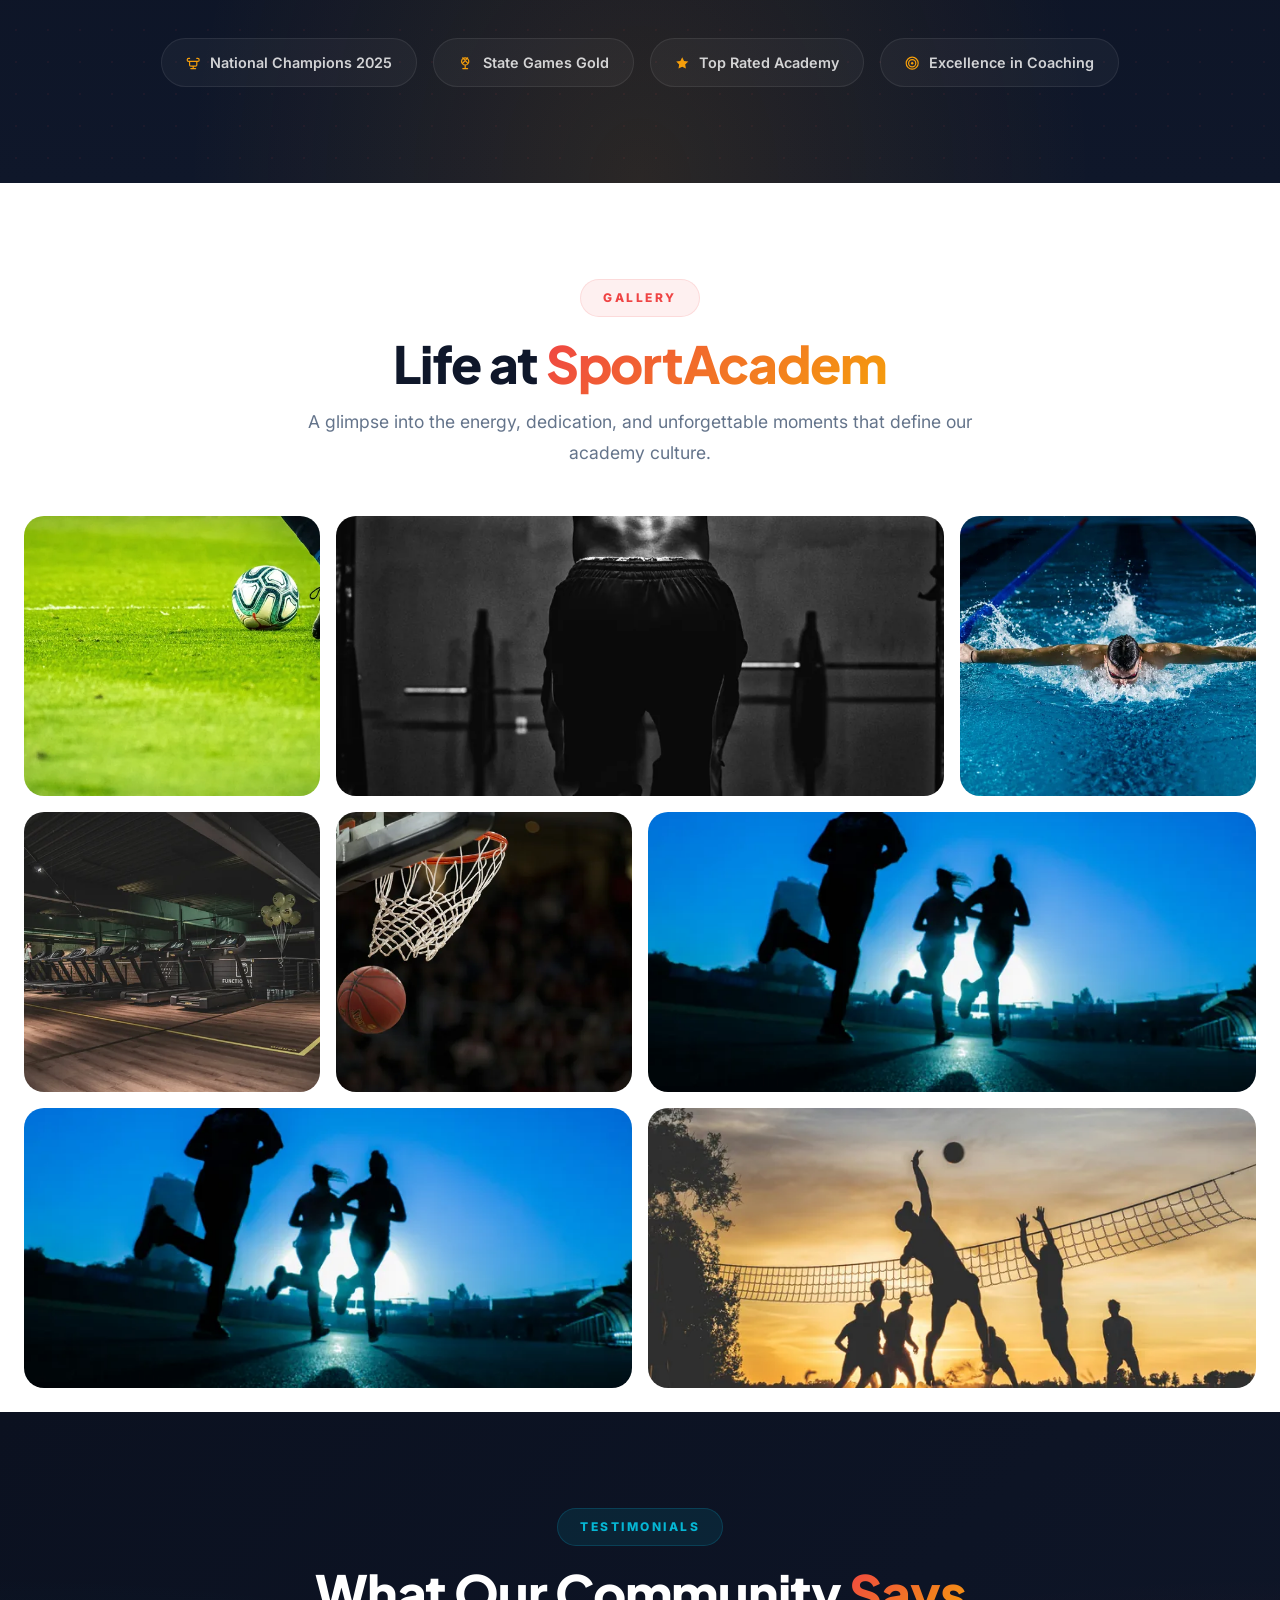
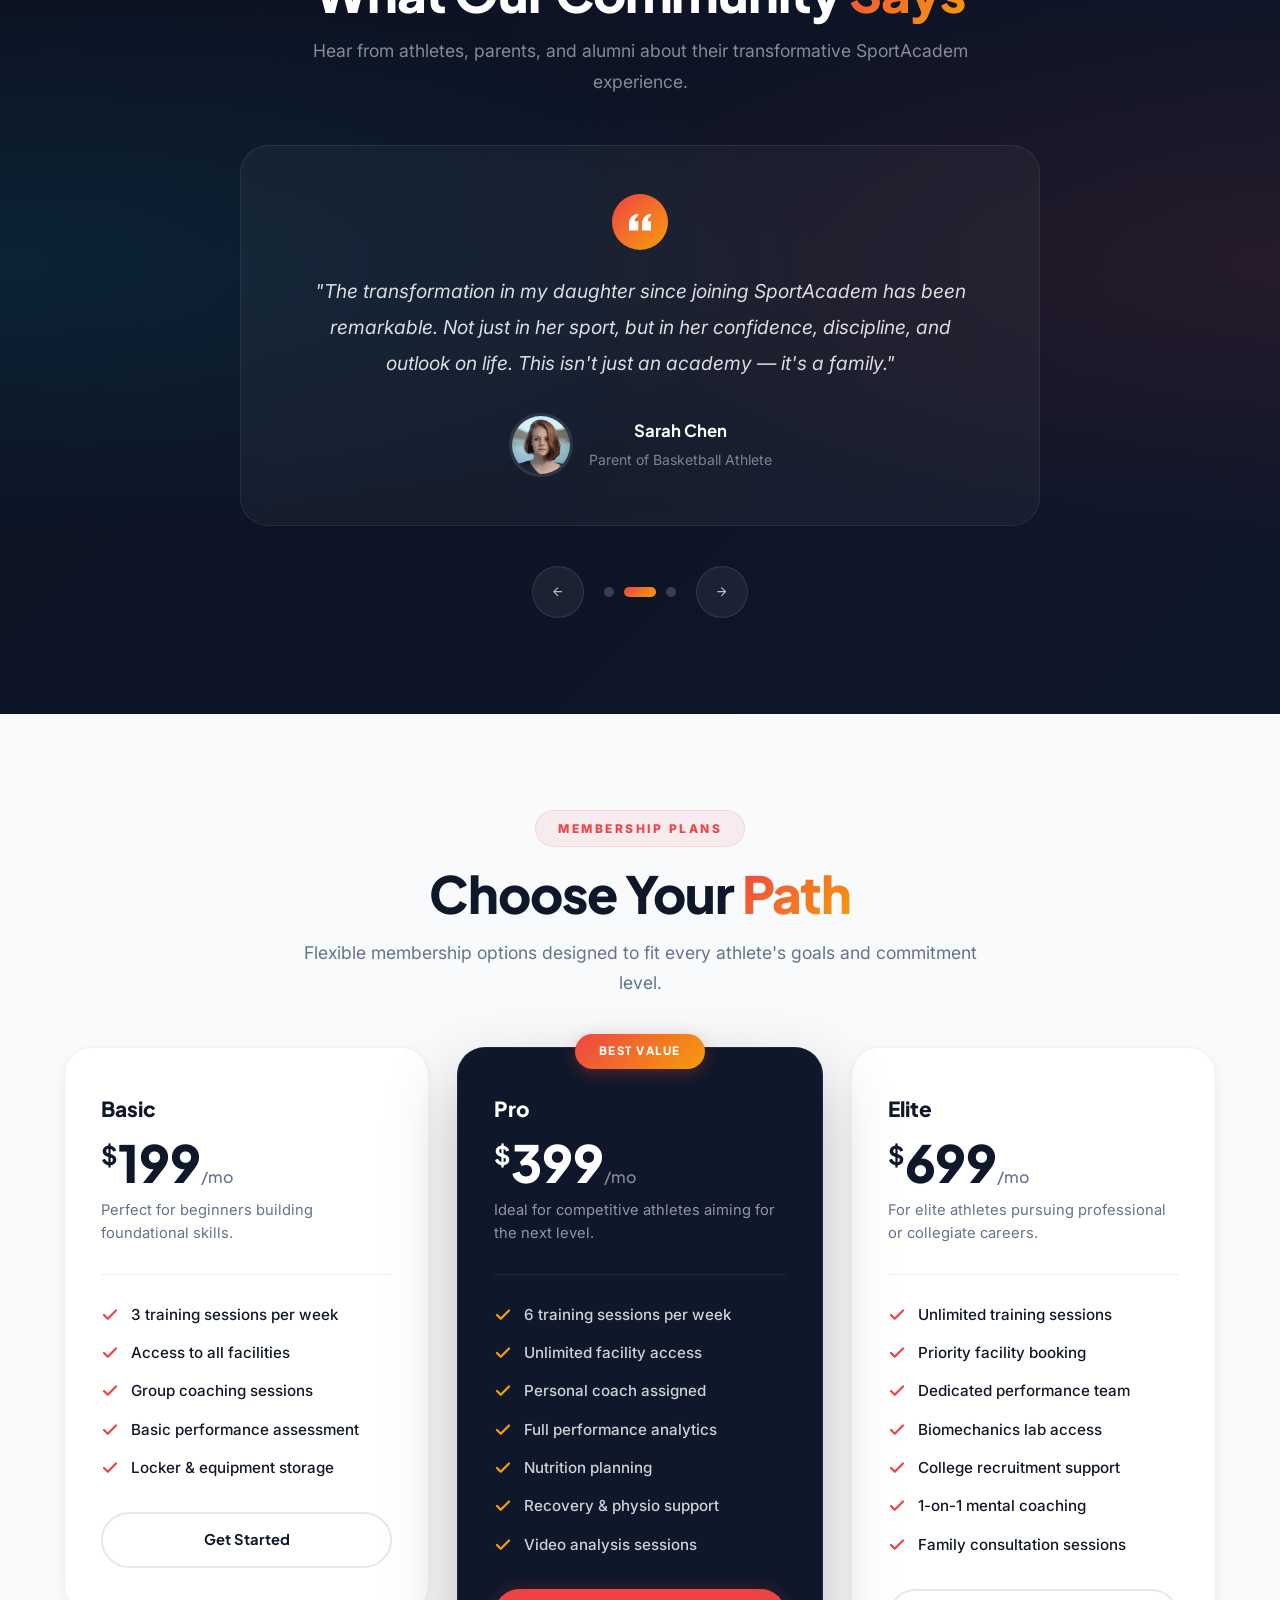
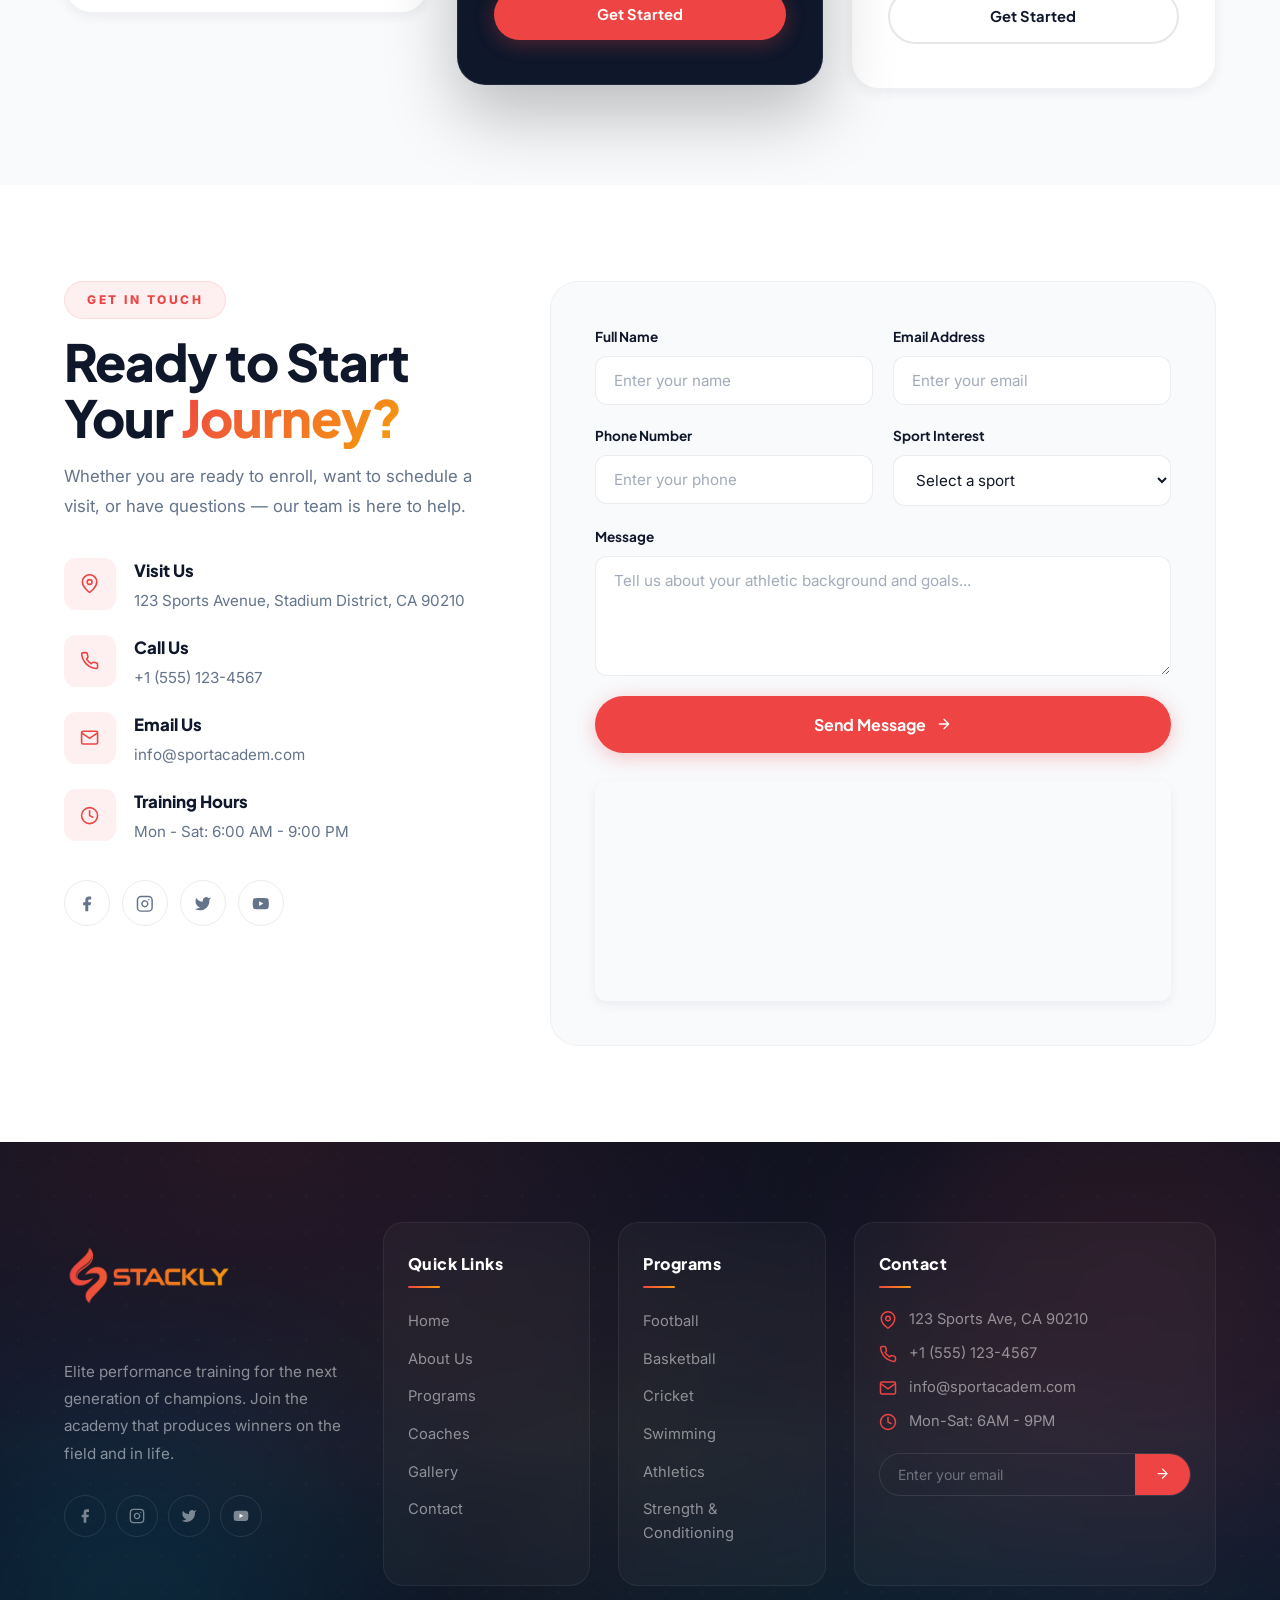
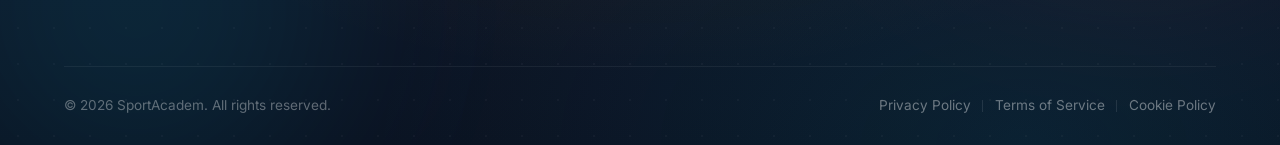
==== commit 40c36217: "Full completed site" ====
--- a/index.html
+++ b/index.html
@@ -906,17 +906,20 @@
               <div class="form__row">
                 <div class="form__group">
                   <label for="contactName">Full Name</label>
-                  <input type="text" id="contactName" name="name" placeholder="Enter your name" required>
+                  <input type="text" id="contactName" name="name" placeholder="Enter your name">
+                  <span class="form-error">Name is required (letters and spaces only)</span>
                 </div>
                 <div class="form__group">
                   <label for="contactEmail">Email Address</label>
-                  <input type="email" id="contactEmail" name="email" placeholder="Enter your email" required>
+                  <input type="email" id="contactEmail" name="email" placeholder="Enter your email">
+                  <span class="form-error">Valid email is required</span>
                 </div>
               </div>
               <div class="form__row">
                 <div class="form__group">
                   <label for="contactPhone">Phone Number</label>
                   <input type="tel" id="contactPhone" name="phone" placeholder="Enter your phone">
+                  <span class="form-error">Valid phone number required (digits only)</span>
                 </div>
                 <div class="form__group">
                   <label for="contactSport">Sport Interest</label>
@@ -935,6 +938,7 @@
               <div class="form__group">
                 <label for="contactMessage">Message</label>
                 <textarea id="contactMessage" name="message" rows="4" placeholder="Tell us about your athletic background and goals..."></textarea>
+                <span class="form-error">Message is required</span>
               </div>
               <button type="submit" class="btn btn--primary btn--lg">
                 Send Message
@@ -986,12 +990,12 @@
         <div class="footer__col footer__col--card">
           <h4>Programs</h4>
           <ul>
-            <li><a href="#programs">Football</a></li>
-            <li><a href="#programs">Basketball</a></li>
-            <li><a href="#programs">Cricket</a></li>
-            <li><a href="#programs">Swimming</a></li>
-            <li><a href="#programs">Athletics</a></li>
-            <li><a href="#programs">Strength & Conditioning</a></li>
+            <li><a href="404.html">Football</a></li>
+            <li><a href="404.html">Basketball</a></li>
+            <li><a href="404.html">Cricket</a></li>
+            <li><a href="404.html">Swimming</a></li>
+            <li><a href="404.html">Athletics</a></li>
+            <li><a href="404.html">Strength & Conditioning</a></li>
           </ul>
         </div>
         <div class="footer__col footer__col--card">
@@ -1024,6 +1028,9 @@
     <svg class="icon" aria-hidden="true"><use href="#icon-arrow-right"/></svg>
   </button>
 
+  <!-- ===== TOAST CONTAINER ===== -->
+  <div class="toast-container" id="toastContainer" aria-live="polite"></div>
+
   <!-- ===== LIGHTBOX ===== -->
   <div class="lightbox" id="lightbox" role="dialog" aria-modal="true" aria-label="Image preview" hidden>
     <button class="lightbox__close" id="lightboxClose" aria-label="Close lightbox"><svg class="icon" aria-hidden="true"><use href="#icon-close"/></svg></button>
@@ -1031,13 +1038,7 @@
     <span class="lightbox__caption" id="lightboxCaption"></span>
   </div>
 
-  <!-- ===== VIDEO MODAL ===== -->
-  <div class="video-modal" id="videoModal" role="dialog" aria-modal="true" aria-label="Video player" hidden>
-    <button class="video-modal__close" id="videoClose" aria-label="Close video"><svg class="icon" aria-hidden="true"><use href="#icon-close"/></svg></button>
-    <div class="video-modal__wrap">
-      <iframe id="videoFrame" width="100%" height="100%" src="" title="SportAcadem promotional video" frameborder="0" allow="accelerometer; autoplay; clipboard-write; encrypted-media; gyroscope; picture-in-picture" allowfullscreen></iframe>
-    </div>
-  </div>
+
 
   <!-- ===== SCROLL PROGRESS ===== -->
   <div class="scroll-progress" id="scrollProgress" aria-hidden="true"></div>
--- a/css/style.css
+++ b/css/style.css
@@ -38,7 +38,7 @@
   --header-h: 84px;
   --header-h-scrolled: 76px;
   --container: 1320px;
-  --section-p: 120px;
+  --section-p: 96px;
 
   /* Transitions */
   --transition-fast: 0.2s cubic-bezier(0.25, 0.46, 0.45, 0.94);
@@ -130,7 +130,7 @@
 .section__header {
   text-align: center;
   max-width: 720px;
-  margin: 0 auto 64px;
+  margin: 0 auto 48px;
 }
 
 .section__tag {
@@ -881,12 +881,12 @@
 .hero__layout {
   display: grid;
   grid-template-columns: 1fr 1fr;
-  gap: 60px;
+  gap: 48px;
   align-items: center;
 }
 
 .hero__content {
-  padding: 40px 0;
+  padding: 32px 0;
 }
 
 .hero__badge {
@@ -944,7 +944,7 @@
   color: rgba(255, 255, 255, 0.6);
   max-width: 520px;
   line-height: 1.8;
-  margin-bottom: 40px;
+  margin-bottom: 32px;
 }
 
 .hero__actions {
@@ -952,7 +952,7 @@
   gap: 20px;
   flex-wrap: wrap;
   align-items: center;
-  margin-bottom: 56px;
+  margin-bottom: 40px;
 }
 
 .hero__stats-row {
@@ -1113,7 +1113,7 @@
 .about__layout {
   display: grid;
   grid-template-columns: 1.05fr 1fr;
-  gap: 80px;
+  gap: 60px;
   align-items: center;
 }
 
@@ -1356,7 +1356,7 @@
 .why__layout {
   display: grid;
   grid-template-columns: 1.1fr 0.9fr;
-  gap: 80px;
+  gap: 60px;
   align-items: center;
 }
 
@@ -1374,13 +1374,13 @@
   color: rgba(255, 255, 255, 0.55);
   font-size: 1.05rem;
   line-height: 1.8;
-  margin-bottom: 40px;
+  margin-bottom: 32px;
 }
 
 .why__timeline {
   display: flex;
   flex-direction: column;
-  gap: 28px;
+  gap: 24px;
   position: relative;
 }
 
@@ -2457,7 +2457,7 @@
   position: relative;
   background: var(--primary);
   overflow: hidden;
-  padding-top: 100px;
+  padding-top: 80px;
 }
 
 .footer__bg {
@@ -2529,7 +2529,7 @@
 }
 
 .footer__logo {
-  height: 90px;
+  height: 116px;
   width: auto;
   margin-bottom: 20px;
   object-fit: contain;
@@ -2728,6 +2728,81 @@
 
 .footer__legal a:hover {
   color: var(--secondary);
+}
+
+/* ===== TOAST ===== */
+.toast-container {
+  position: fixed;
+  top: 24px;
+  right: 24px;
+  z-index: 99999;
+  display: flex;
+  flex-direction: column;
+  gap: 12px;
+  pointer-events: none;
+}
+
+.toast {
+  padding: 16px 24px;
+  border-radius: var(--radius-sm);
+  font-family: var(--font-heading);
+  font-size: 0.92rem;
+  font-weight: 700;
+  color: var(--white);
+  box-shadow: var(--shadow-lg);
+  display: flex;
+  align-items: center;
+  gap: 12px;
+  pointer-events: auto;
+  opacity: 0;
+  transform: translateX(100%);
+  transition: opacity 0.4s ease, transform 0.4s ease;
+  max-width: 400px;
+}
+
+.toast.show {
+  opacity: 1;
+  transform: translateX(0);
+}
+
+.toast--success {
+  background: #10B981;
+  border: 1px solid rgba(255, 255, 255, 0.15);
+}
+
+.toast--error {
+  background: #EF4444;
+  border: 1px solid rgba(255, 255, 255, 0.15);
+}
+
+.toast .icon {
+  width: 20px;
+  height: 20px;
+  flex-shrink: 0;
+}
+
+/* ===== FORM ERROR ===== */
+.form-error {
+  font-size: 0.78rem;
+  color: #EF4444;
+  font-weight: 600;
+  margin-top: 4px;
+  display: none;
+}
+
+.form__group input.error,
+.form__group textarea.error,
+.form__group select.error,
+.auth-input.error {
+  border-color: #EF4444 !important;
+  box-shadow: 0 0 0 4px rgba(239, 68, 68, 0.1) !important;
+}
+
+.form__group input.error ~ .form-error,
+.form__group textarea.error ~ .form-error,
+.form__group select.error ~ .form-error,
+.auth-input.error ~ .form-error {
+  display: block;
 }
 
 /* ===== BACK TO TOP ===== */
@@ -4071,7 +4146,7 @@
   position: relative;
   background: var(--primary);
   overflow: hidden;
-  padding: 100px 0;
+  padding: 80px 0;
 }
 
 .cta-banner__bg {
@@ -4149,7 +4224,7 @@
 
 @media (max-width: 1200px) {
   :root {
-    --section-p: 100px;
+    --section-p: 80px;
   }
   .programs__grid {
     grid-template-columns: repeat(3, 1fr);
@@ -4203,7 +4278,7 @@
   .about__layout,
   .why__layout,
   .contact__layout {
-    gap: 48px;
+    gap: 40px;
   }
   .facility__content {
     padding: 36px;
@@ -4488,6 +4563,30 @@
     text-align: center;
     gap: 48px;
   }
+  .page-hero--coaches .page-hero__showcase {
+    grid-template-columns: 1fr;
+    gap: 40px;
+    text-align: center;
+    padding: 40px 0;
+  }
+  .page-hero--coaches .page-hero__showcase-content {
+    order: 1;
+  }
+  .page-hero--coaches .page-hero__showcase-visual {
+    order: 2;
+  }
+  .page-hero--coaches .page-hero__achievements {
+    justify-content: center;
+  }
+  .page-hero--coaches .page-hero__certifications {
+    justify-content: center;
+  }
+  .page-hero__experience-counter {
+    right: auto;
+    left: 50%;
+    transform: translateX(-50%);
+    bottom: -16px;
+  }
   .hero__content {
     padding-top: 60px;
   }
@@ -4577,7 +4676,7 @@
 
 @media (max-width: 768px) {
   :root {
-    --section-p: 80px;
+    --section-p: 64px;
     --header-h: 62px;
     --header-h-scrolled: 56px;
   }
@@ -4585,7 +4684,7 @@
     padding: 0 20px;
   }
   .section__header {
-    margin-bottom: 48px;
+    margin-bottom: 36px;
   }
   .section__title {
     font-size: clamp(1.8rem, 6vw, 2.4rem);
@@ -4703,9 +4802,32 @@
     grid-template-columns: 1fr;
     gap: 32px;
     padding-bottom: 48px;
+    text-align: center;
   }
   .footer__brand {
-    max-width: 400px;
+    max-width: 100%;
+    text-align: center;
+  }
+  .footer__brand p {
+    max-width: 100%;
+    margin-left: auto;
+    margin-right: auto;
+  }
+  .footer__social {
+    justify-content: center;
+  }
+  .footer__col h4::after {
+    left: 50%;
+    transform: translateX(-50%);
+  }
+  .footer__col ul li {
+    text-align: center;
+  }
+  .footer__col ul li a {
+    justify-content: center;
+  }
+  .footer__contact li {
+    justify-content: center;
   }
   .footer__bottom {
     flex-direction: column;
@@ -4760,7 +4882,7 @@
 
 @media (max-width: 480px) {
   :root {
-    --section-p: 64px;
+    --section-p: 48px;
   }
   .container {
     padding: 0 16px;
@@ -4878,6 +5000,9 @@
     height: 38px;
     font-size: 1rem;
   }
+  .footer__col--card { padding: 20px 16px; }
+  .footer__brand { max-width: 100%; }
+  .footer__top { gap: 24px; }
 }
 
 @media (max-width: 360px) {
@@ -4937,6 +5062,13 @@
     bottom: 16px;
     left: 16px;
   }
+  .footer__col--card { padding: 16px 14px; }
+  .footer__col h4 { font-size: 0.9rem; }
+  .footer__col ul li a { font-size: 0.82rem; }
+  .footer__logo { height: 80px; }
+  .footer__brand p { font-size: 0.82rem; }
+  .footer__top { gap: 20px; padding-bottom: 32px; }
+  .footer__bottom { padding: 20px 0; }
 }
 
 @media (max-width: 375px) {
@@ -4983,6 +5115,36 @@
   .mobile-menu__tagline {
     font-size: 0.65rem;
   }
+}
+
+@media (max-width: 320px) {
+  .container { padding: 0 12px; }
+  .btn--lg { padding: 14px 24px; font-size: 0.85rem; }
+  .section__header { margin-bottom: 28px; }
+  .card, .glass-card, .pricing-card, .coach-card, .program-card, .achievement-card, .facility, .contact__form-wrap { overflow: hidden; }
+  .page-hero { min-height: auto; padding-top: calc(var(--header-h) + 20px); }
+  .page-hero__content { padding: 20px 0; }
+  .hero__actions { flex-direction: column; align-items: stretch; }
+  .hero__actions .btn { width: 100%; justify-content: center; }
+  .program-card__content { padding: 16px; }
+  .program-card__title { font-size: 0.95rem; }
+  .program-card__desc { font-size: 0.8rem; }
+  .coach-card__info { padding: 16px; }
+  .coach-card__name { font-size: 0.95rem; }
+  .footer__col--card { padding: 14px 12px; }
+  .footer__logo { height: 70px; }
+  .footer__col h4 { font-size: 0.85rem; }
+  .footer__col ul li a { font-size: 0.78rem; }
+  .footer__top { gap: 16px; padding-bottom: 24px; }
+  .footer__bottom { flex-direction: column; gap: 10px; text-align: center; }
+  .footer__legal { justify-content: center; flex-wrap: wrap; gap: 12px; }
+  .footer__contact li { font-size: 0.82rem; }
+  .auth-card { padding: 20px 16px; }
+  .auth-card__header h2 { font-size: 1.3rem; }
+  .auth-input { padding: 12px 14px 12px 40px; font-size: 0.85rem; }
+  .auth-role-btn { padding: 8px 10px; font-size: 0.75rem; gap: 6px; }
+  .auth-form .form__row { gap: 10px; }
+  .toast { max-width: 280px; font-size: 0.82rem; padding: 12px 16px; }
 }
 
 /* ===== AGE CATEGORIES ===== */
@@ -6056,6 +6218,18 @@
   border-color: #EF4444;
 }
 
+.auth-input-wrap .form-error {
+  position: relative;
+  margin-top: 2px;
+  font-size: 0.72rem;
+  display: none;
+}
+
+.auth-input.error ~ .form-error,
+.auth-input--select.error ~ .form-error {
+  display: block;
+}
+
 .auth-input--select {
   appearance: none;
   -webkit-appearance: none;
@@ -6117,6 +6291,14 @@
 .auth-checkbox input.error {
   outline: 2px solid #EF4444;
   outline-offset: 2px;
+}
+
+.auth-checkbox .form-error {
+  display: none;
+}
+
+.auth-checkbox input.error ~ .form-error {
+  display: block;
 }
 
 .terms-link,
@@ -6474,6 +6656,24 @@
   }
 }
 
+@media (max-width: 360px) {
+  .auth-card { padding: 20px 16px; }
+  .auth-card__header h2 { font-size: 1.3rem; }
+  .auth-input { padding: 12px 14px 12px 40px; font-size: 0.88rem; }
+  .auth-role-btn { padding: 8px 12px; font-size: 0.78rem; }
+  .auth-form .form__row { gap: 12px; }
+}
+
+@keyframes toastFadeIn {
+  from { opacity: 0; transform: translateX(100%); }
+  to { opacity: 1; transform: translateX(0); }
+}
+
+@keyframes toastFadeOut {
+  from { opacity: 1; transform: translateX(0); }
+  to { opacity: 0; transform: translateX(100%); }
+}
+
 /* Reduced motion */
 @media (prefers-reduced-motion: reduce) {
   *, *::before, *::after {
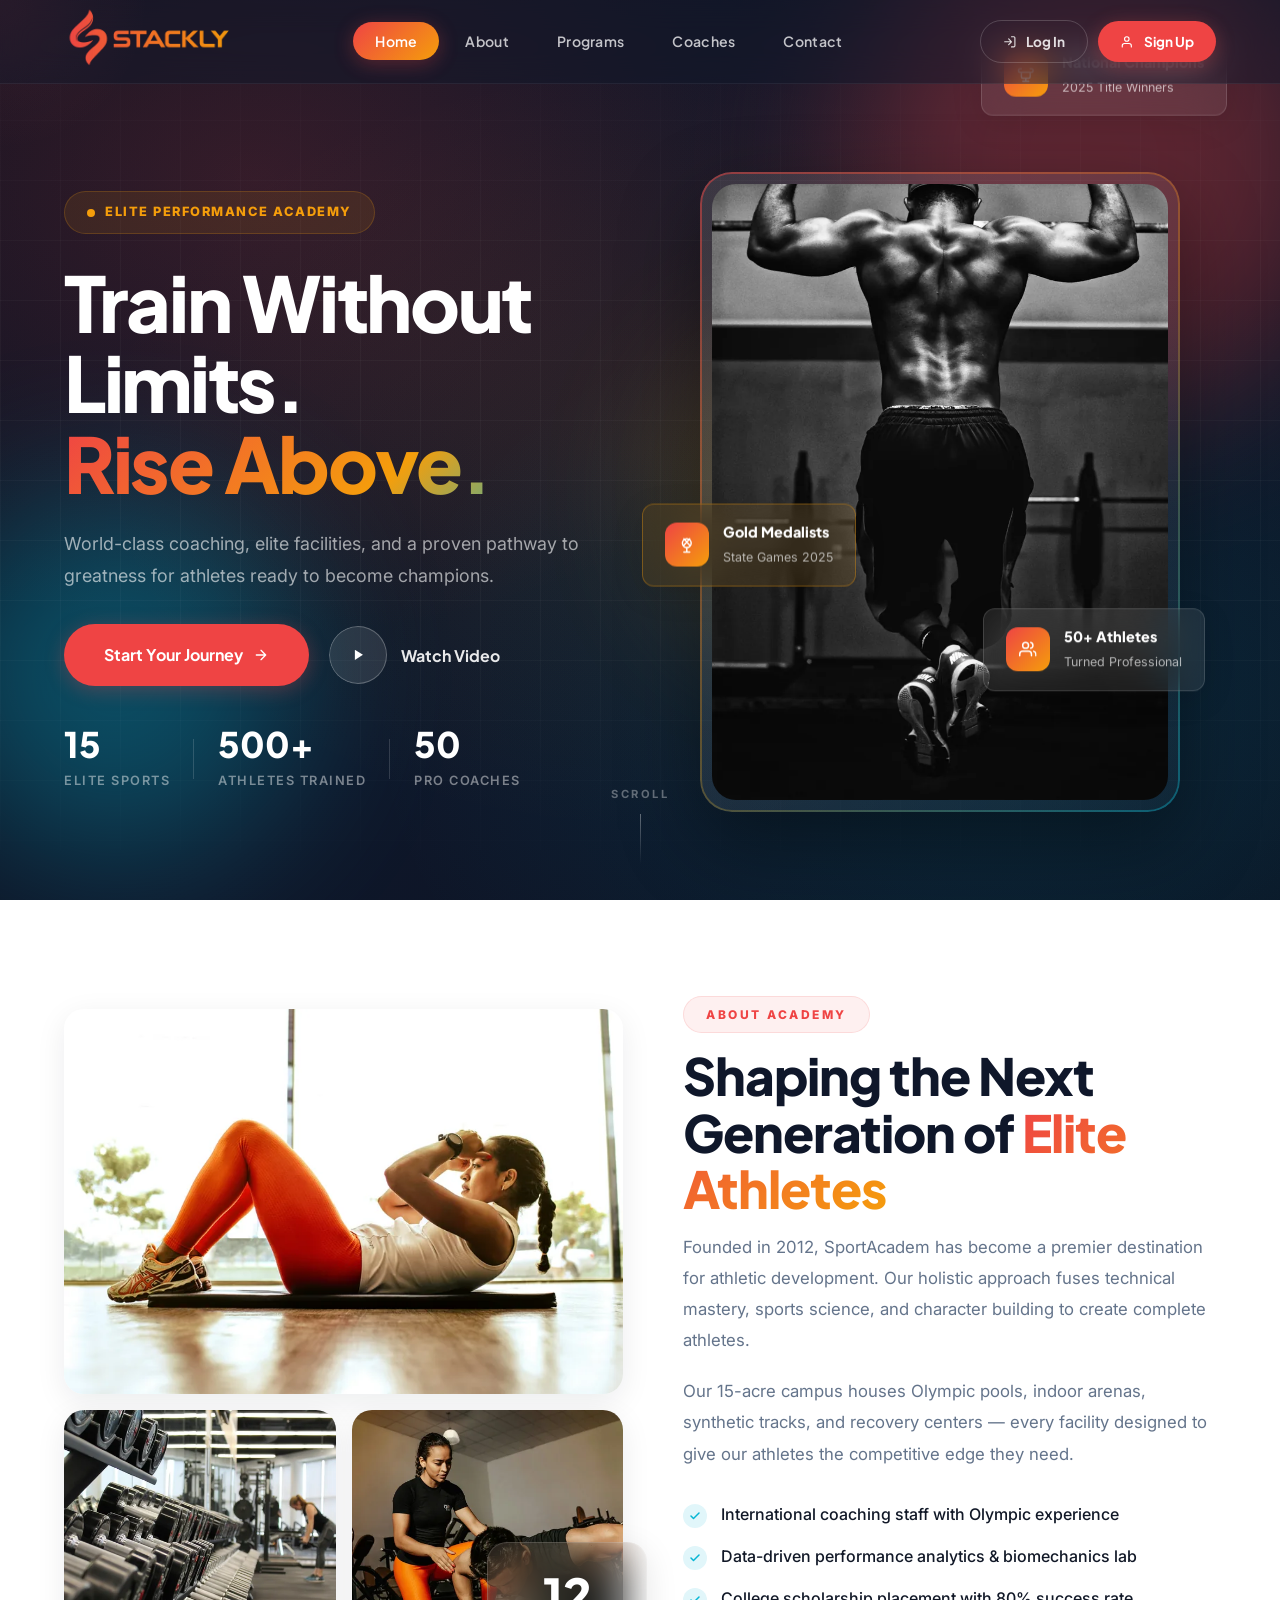
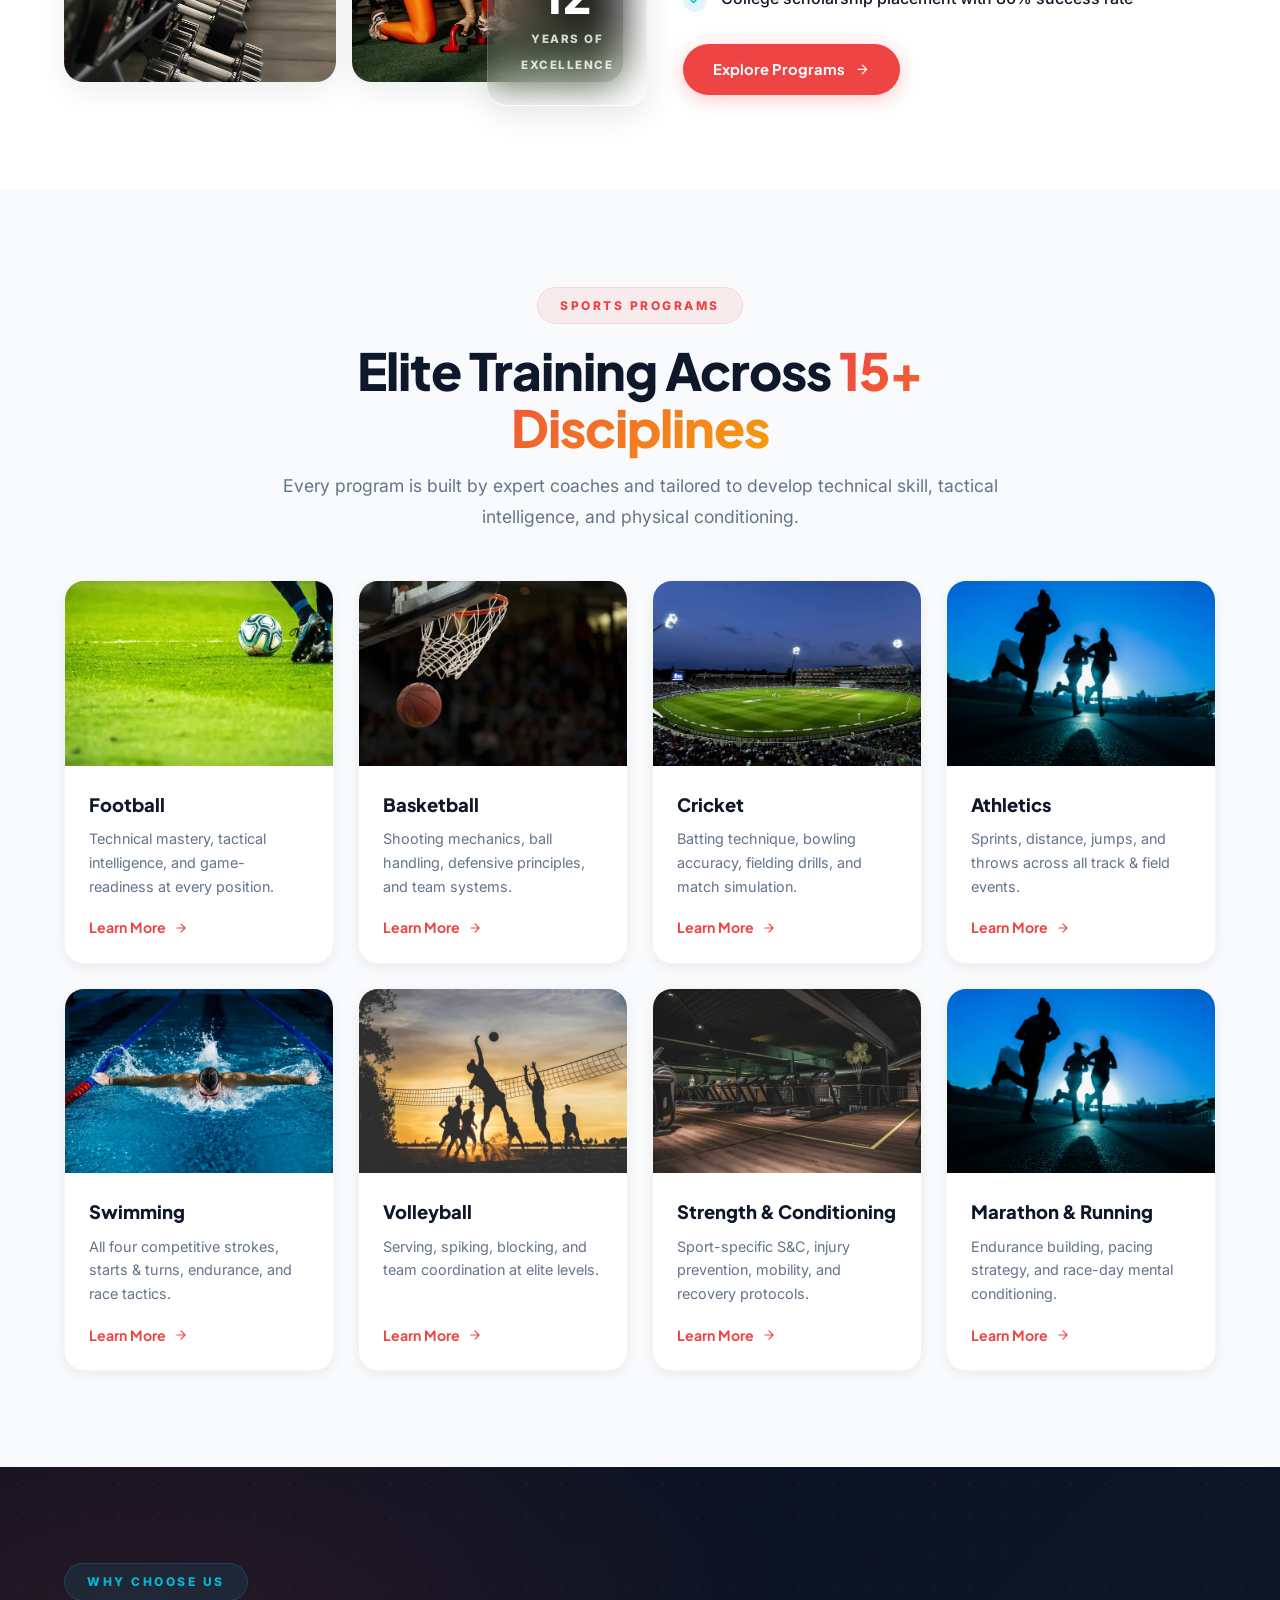
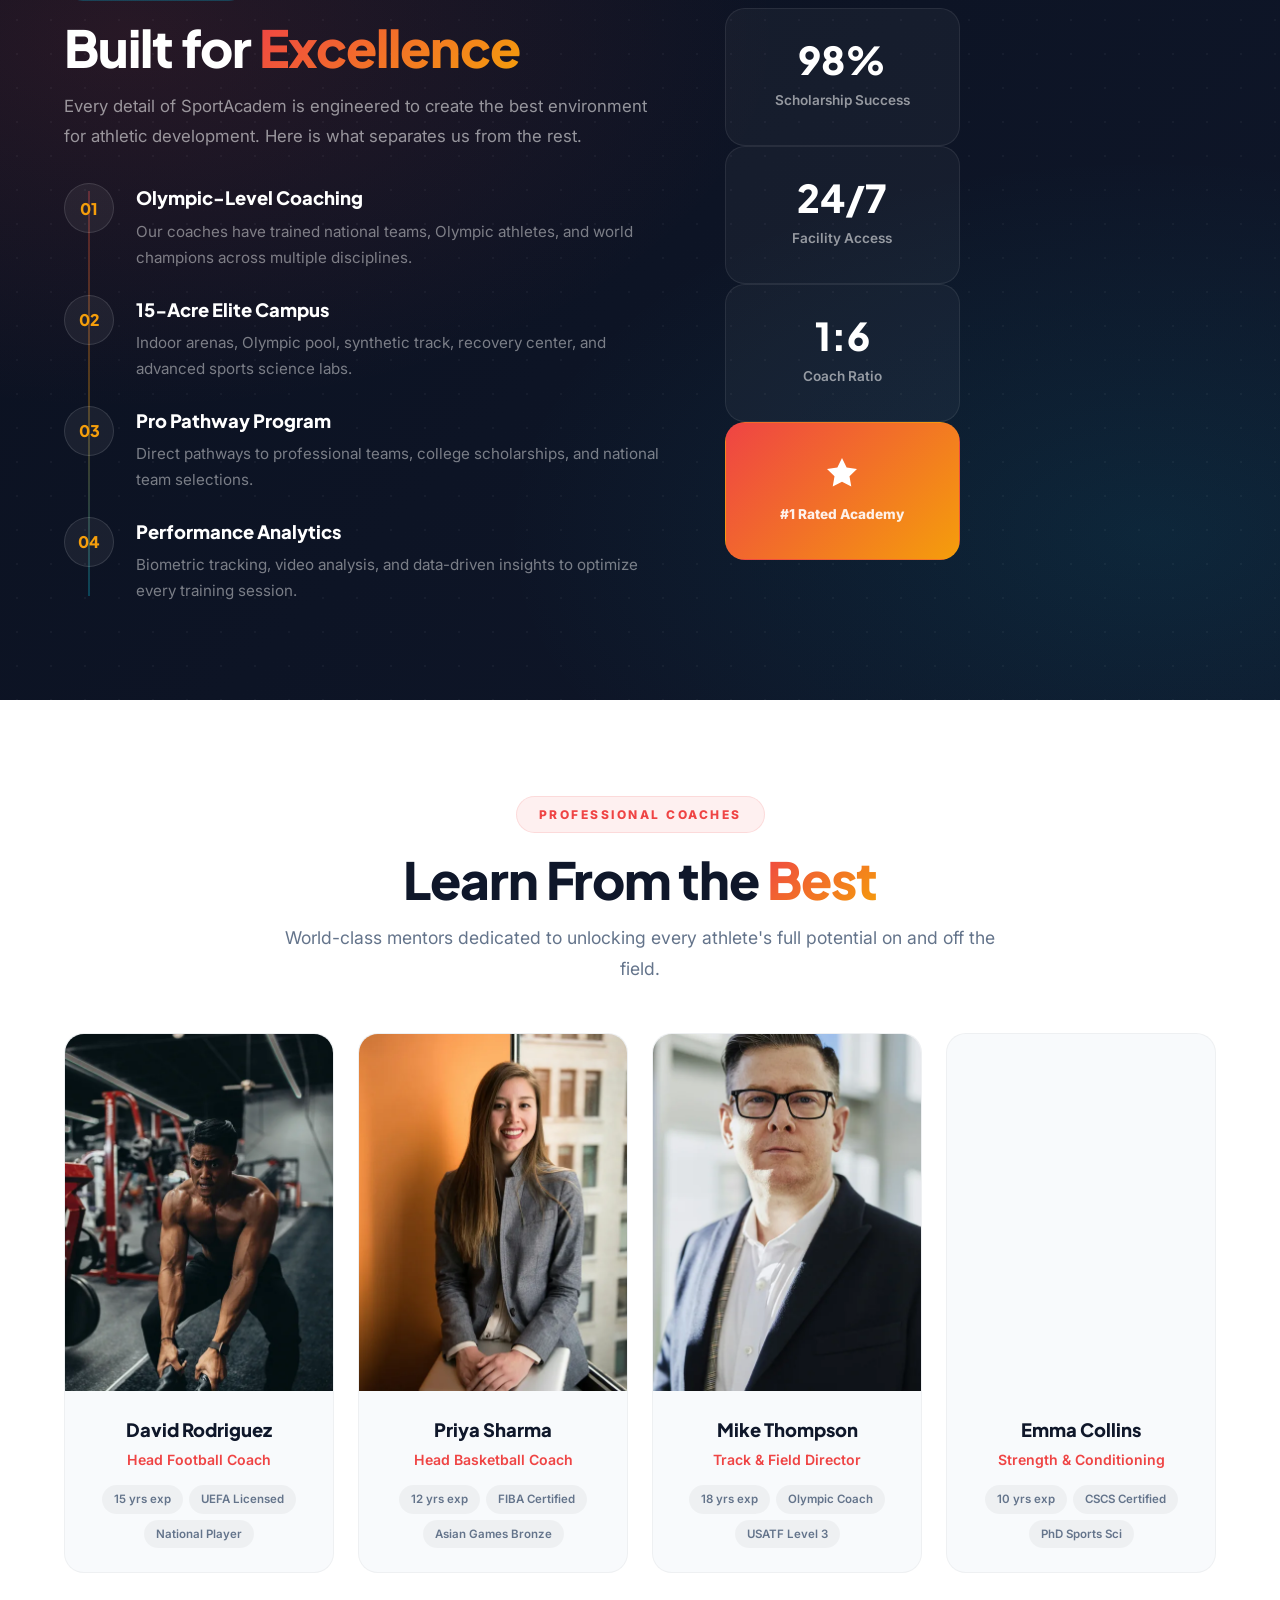
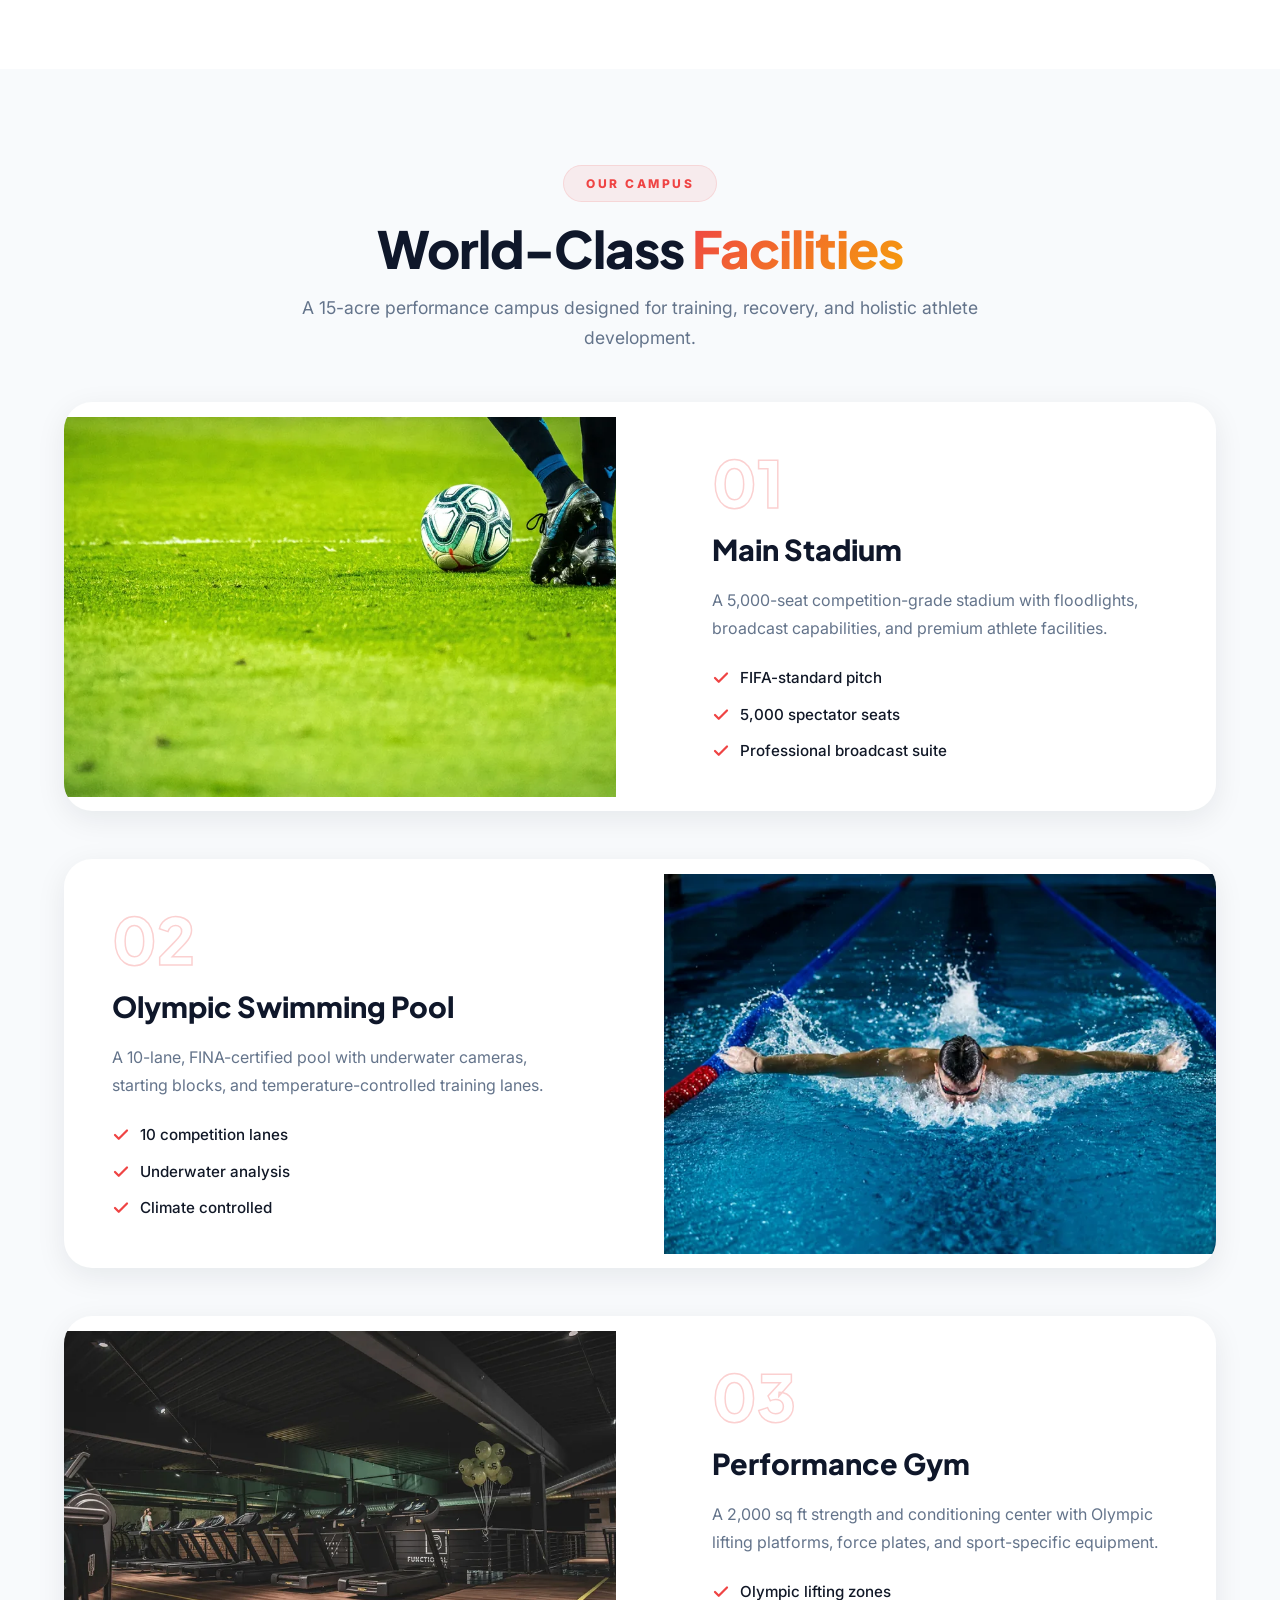
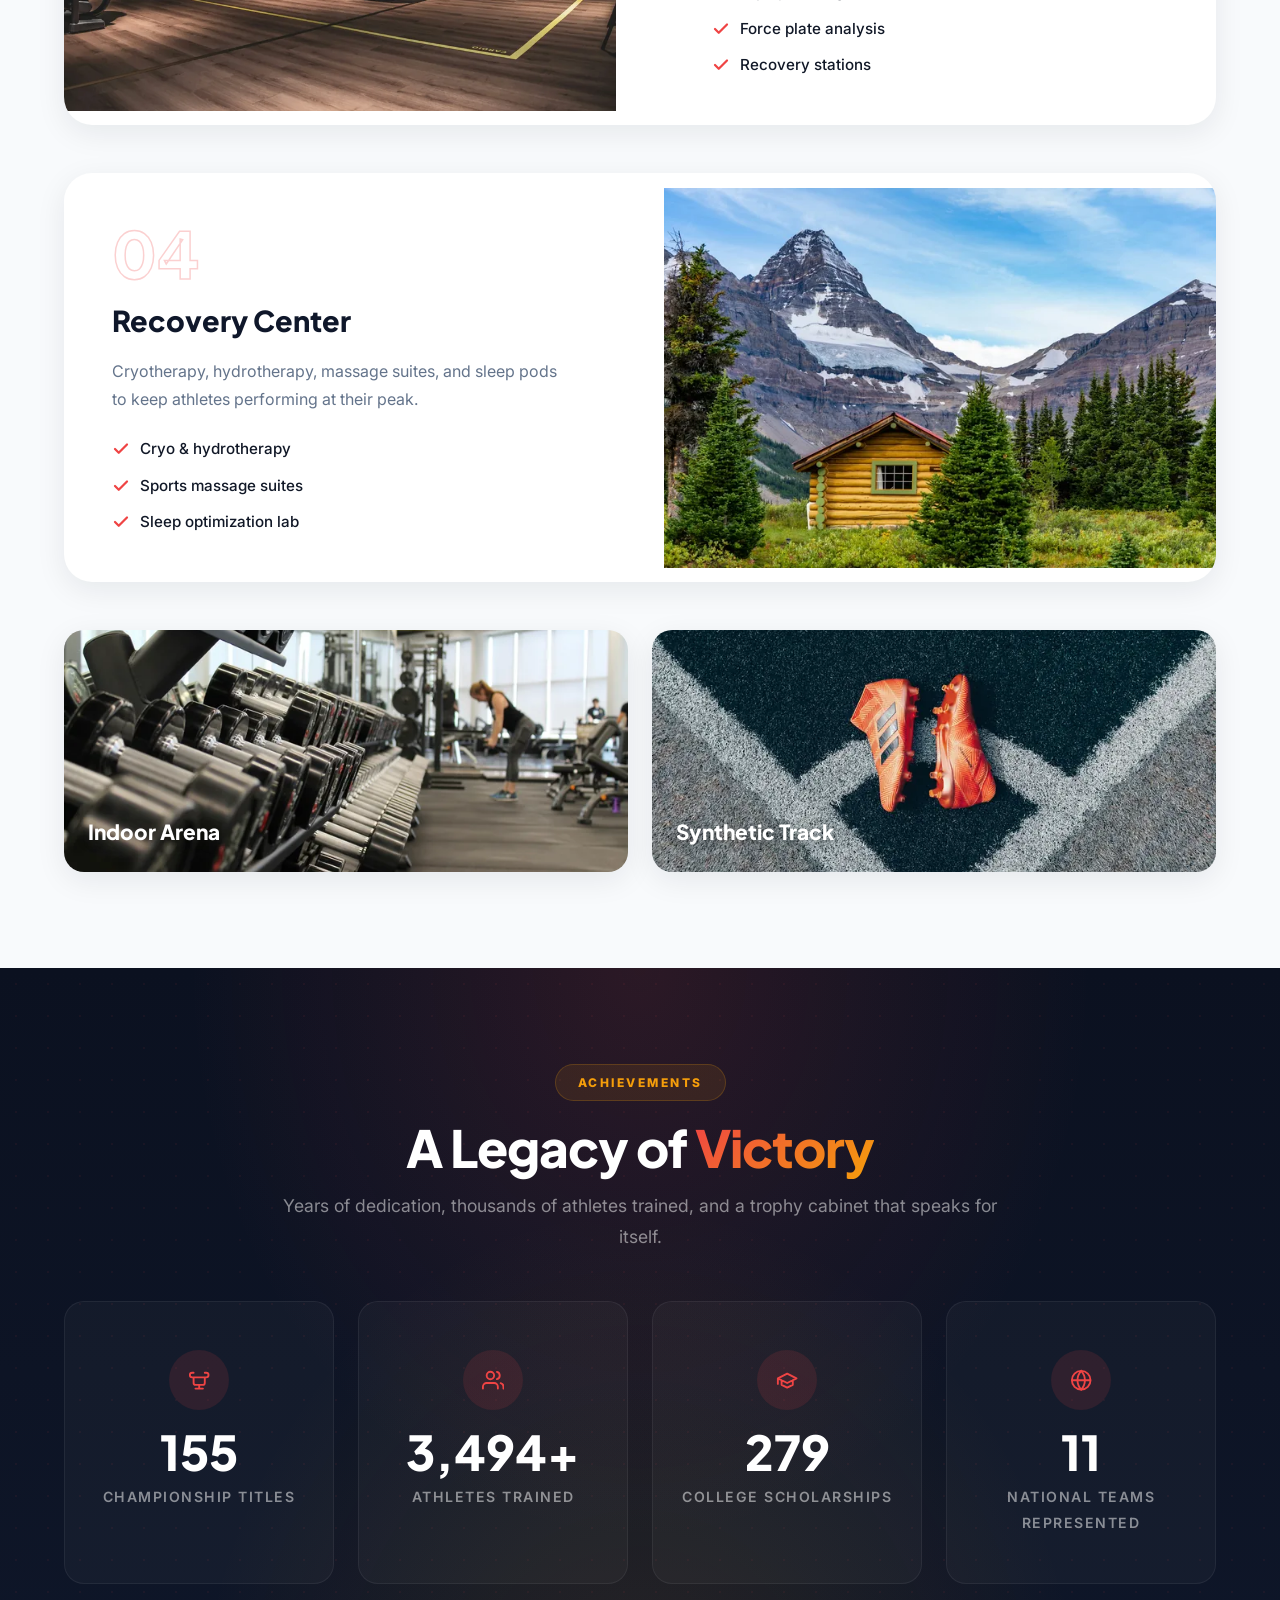
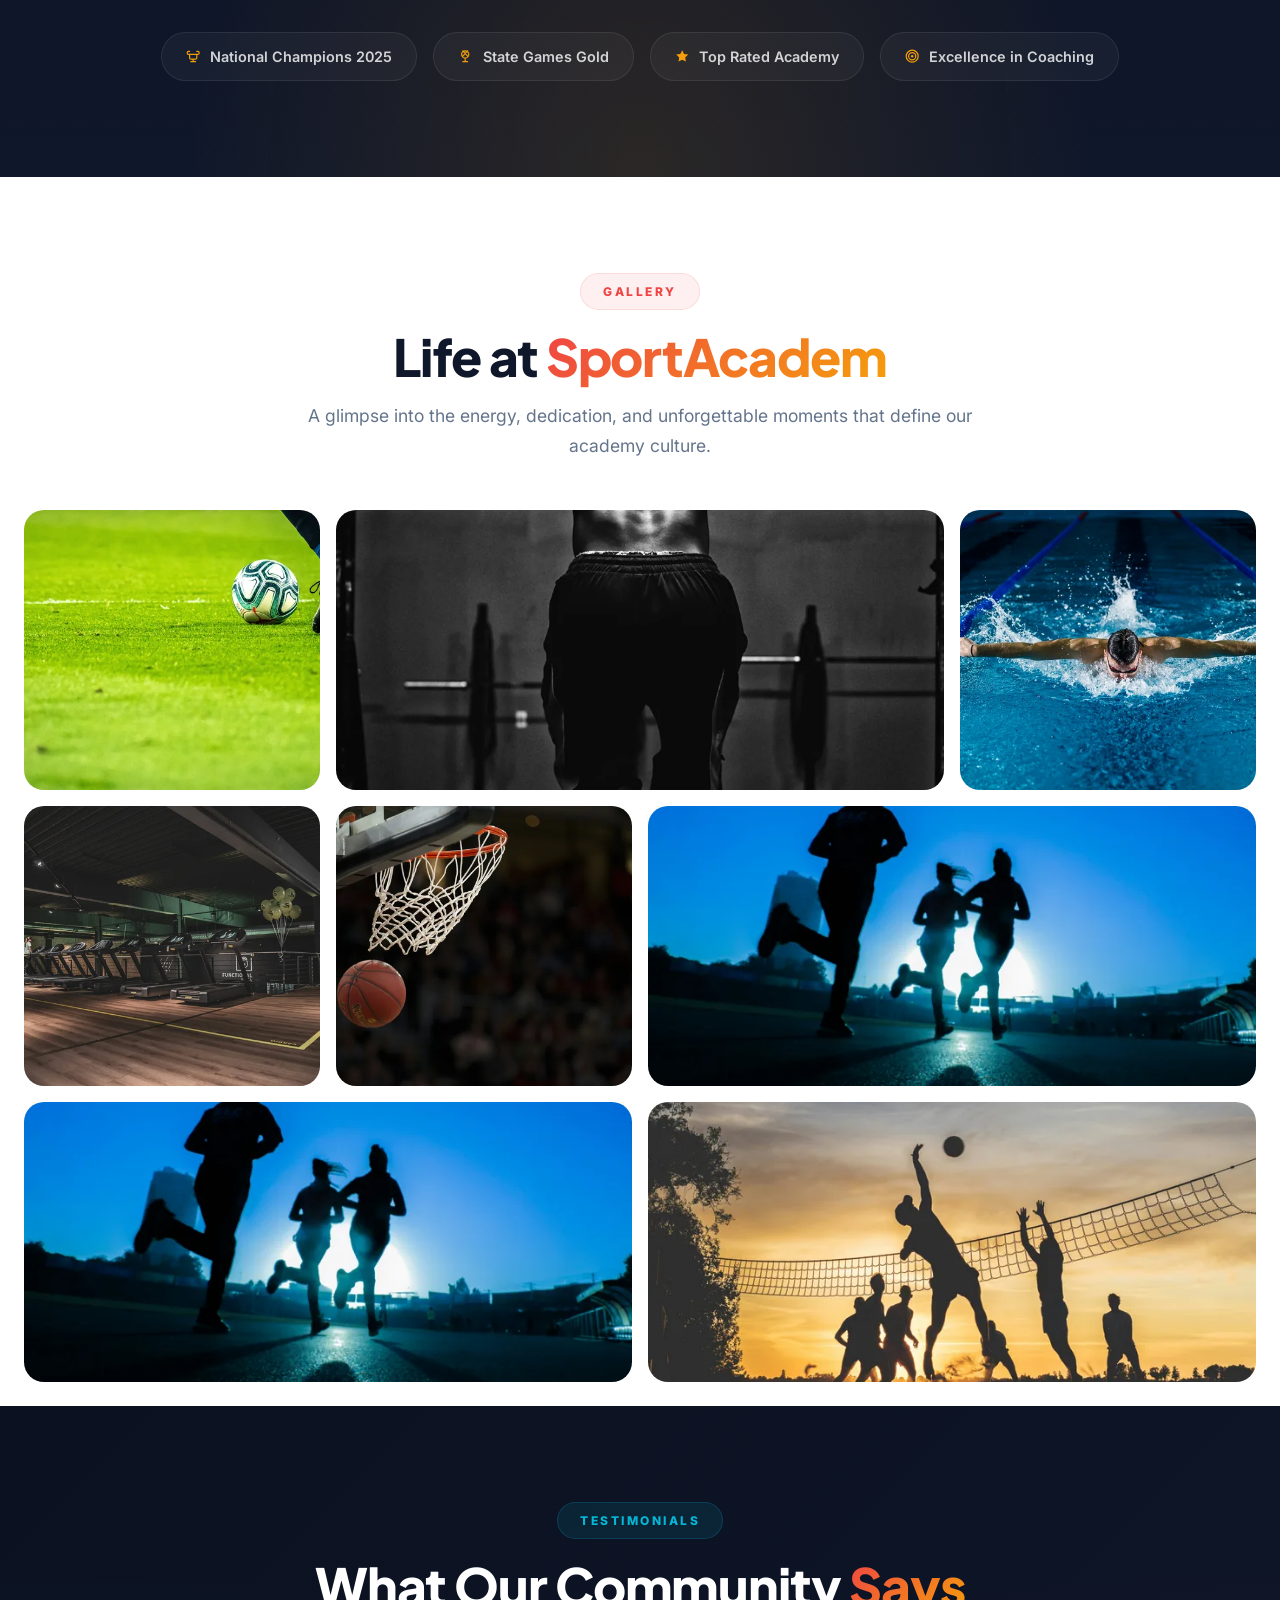
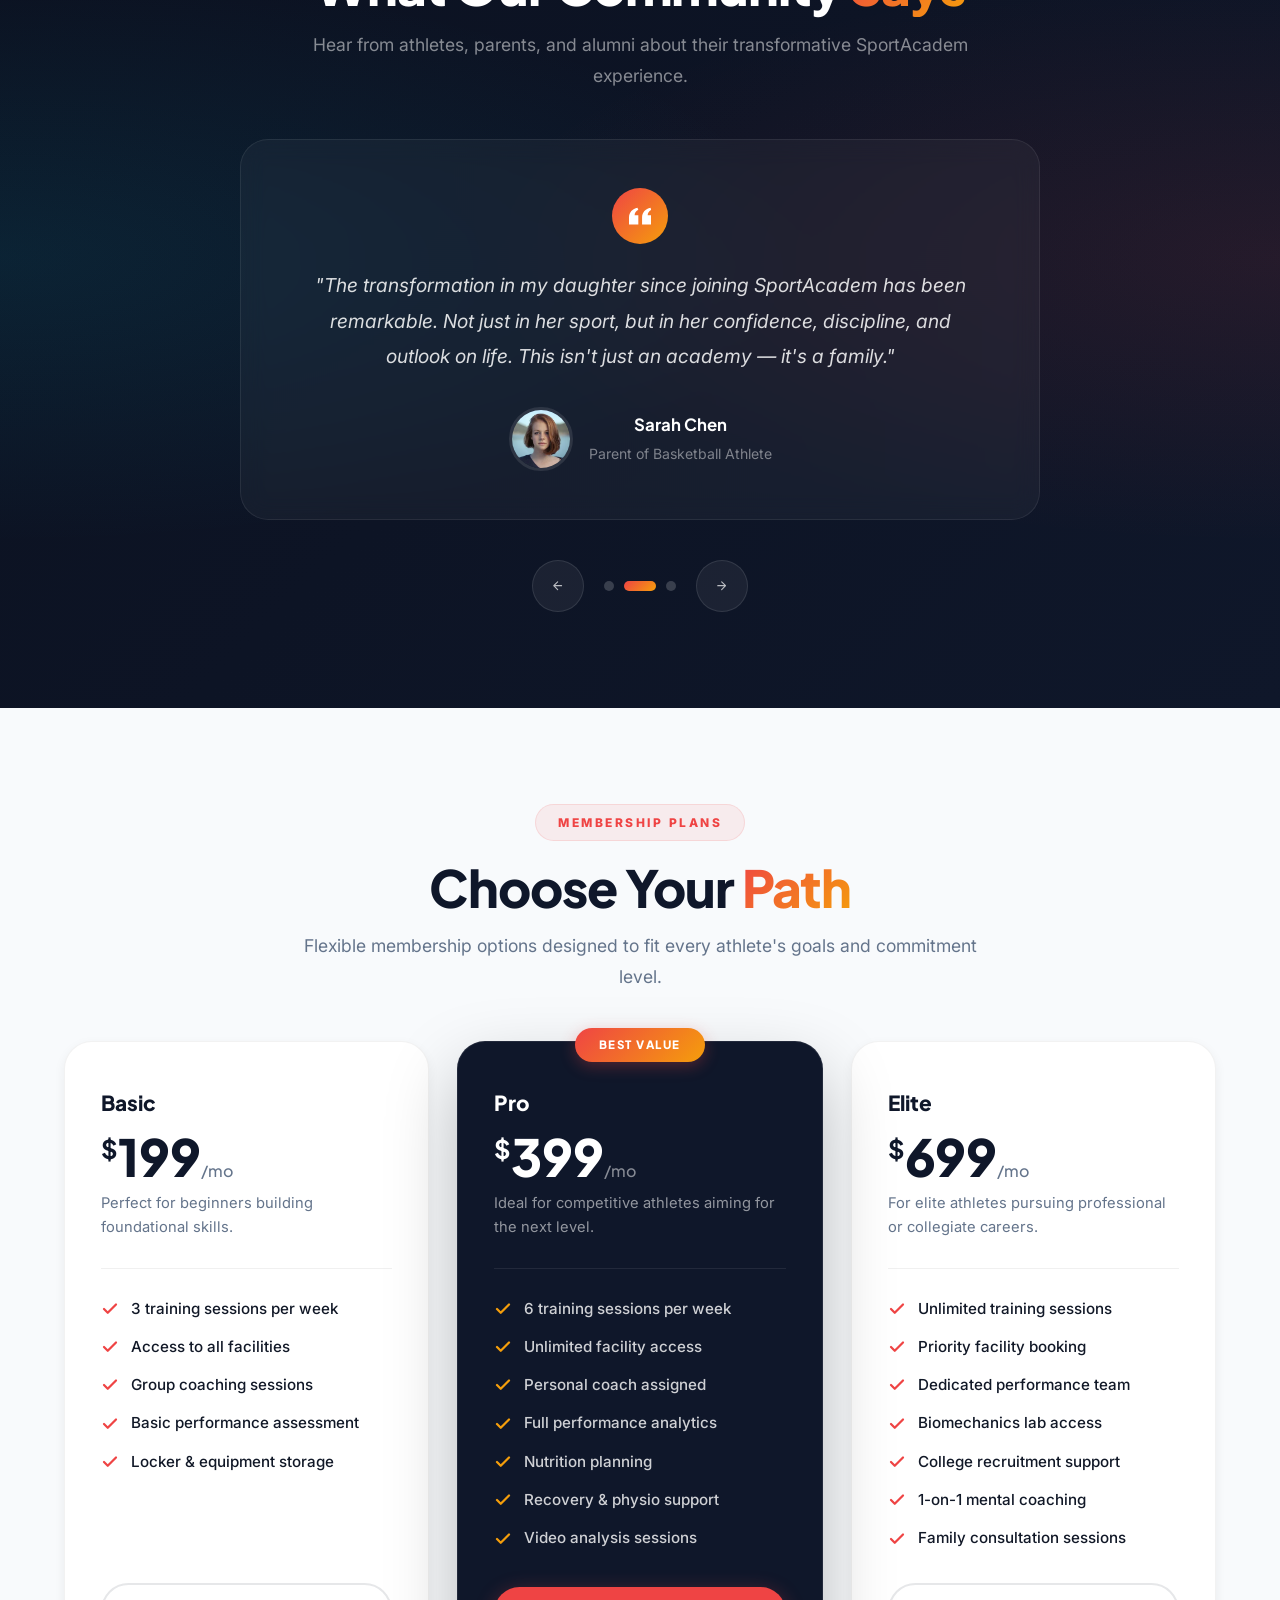
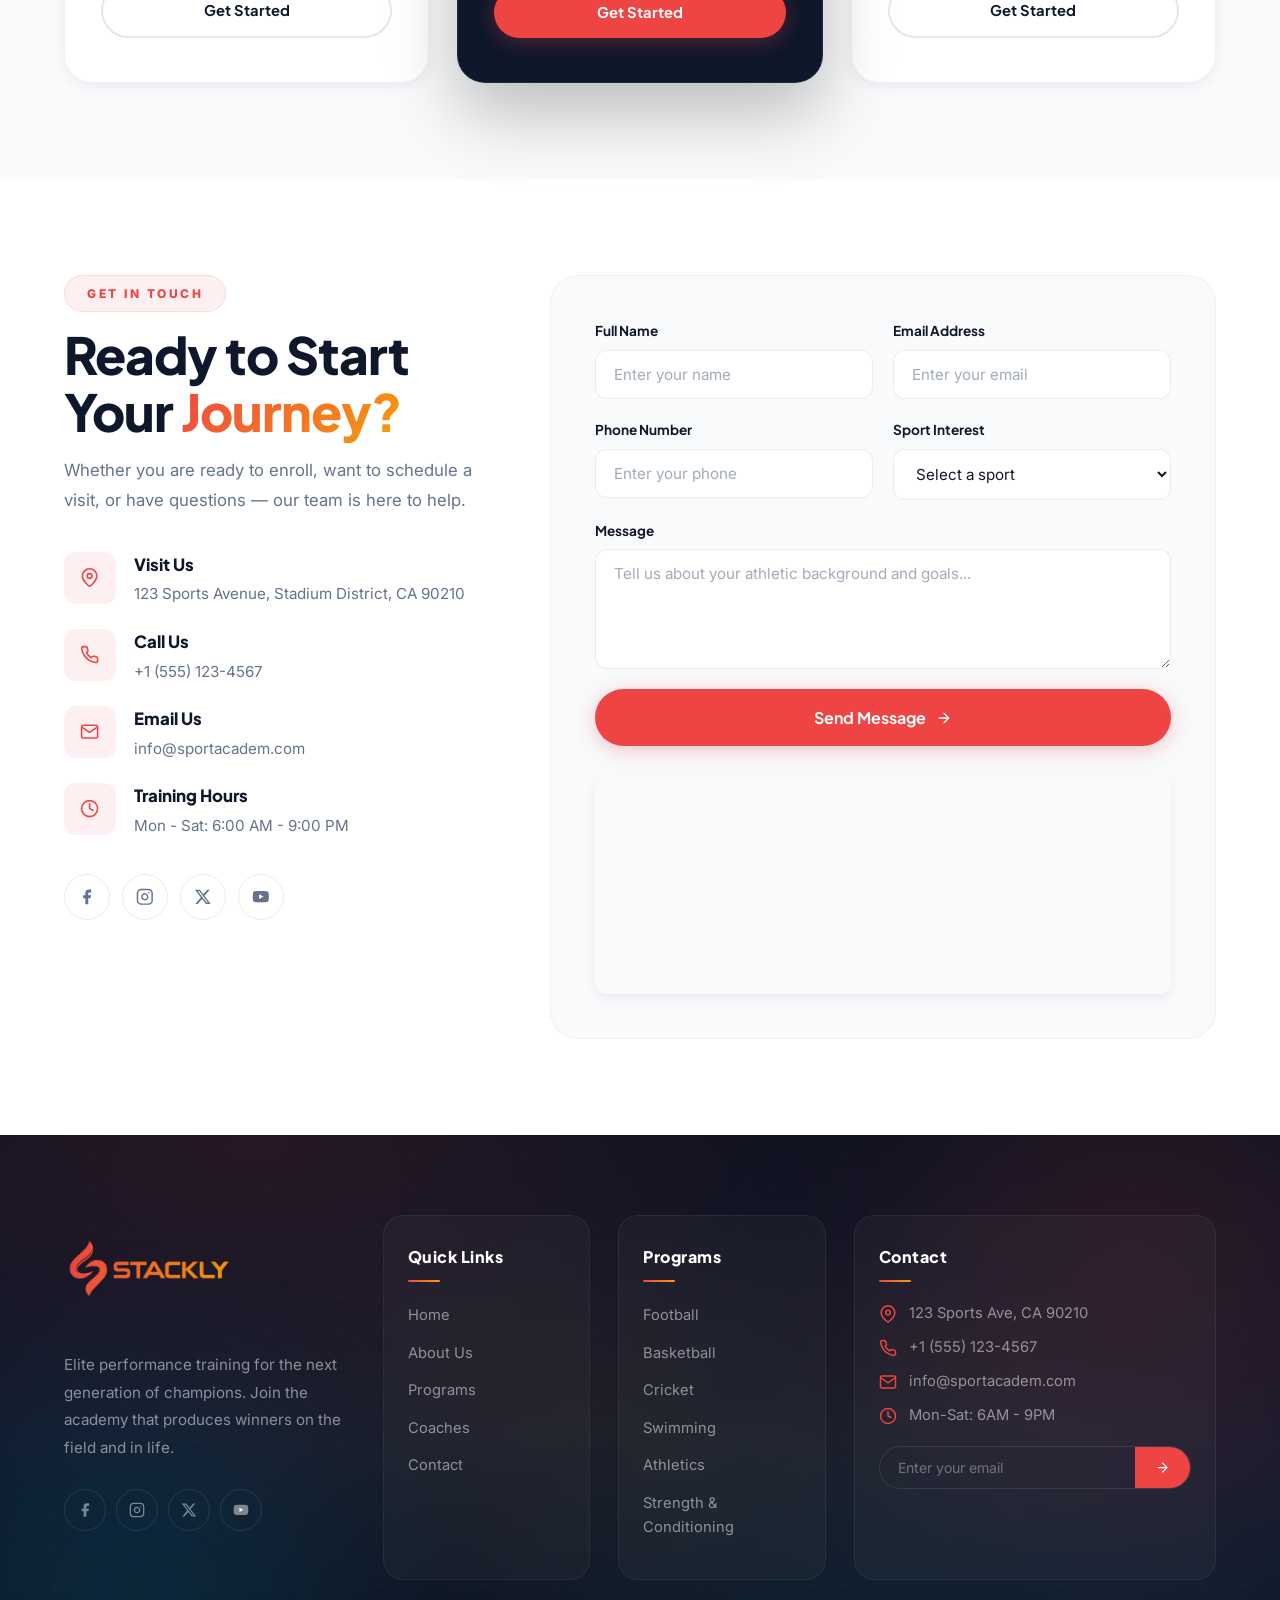
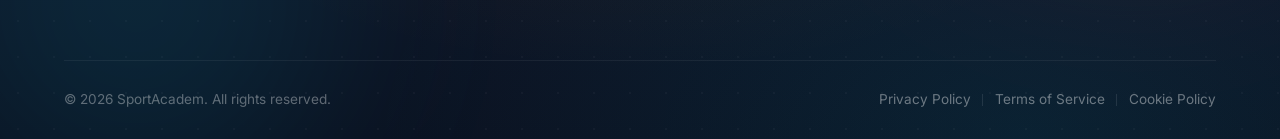
==== commit 6b7fa364: "Tester bug correction" ====
--- a/index.html
+++ b/index.html
@@ -34,7 +34,7 @@
       <symbol id="icon-facebook" viewBox="0 0 24 24"><path fill="currentColor" d="M18 2h-3a5 5 0 0 0-5 5v3H7v4h3v8h4v-8h3l1-4h-4V7a1 1 0 0 1 1-1h3z"/></symbol>
       <symbol id="icon-linkedin" viewBox="0 0 24 24"><path fill="currentColor" d="M19 3a2 2 0 0 1 2 2v14a2 2 0 0 1-2 2H5a2 2 0 0 1-2-2V5a2 2 0 0 1 2-2h14m-.5 15.5v-5.4c0-1.5-.5-2.5-2-2.5-1 0-1.6.6-1.9 1.1v-1H12v8.3h2.1v-4.9c0-.9.4-1.5 1.2-1.5s1.1.6 1.1 1.5v4.9h2.1M6.5 9H9v8.5H6.5V9m1.2-4a1.3 1.3 0 1 1 0 2.6 1.3 1.3 0 0 1 0-2.6z"/></symbol>
       <symbol id="icon-instagram" viewBox="0 0 24 24"><rect x="2" y="2" width="20" height="20" rx="5" ry="5" fill="none" stroke="currentColor" stroke-width="2"/><path fill="none" stroke="currentColor" stroke-width="2" d="M16 11.37A4 4 0 1 1 12.63 8 4 4 0 0 1 16 11.37z"/><line x1="17.5" y1="6.5" x2="17.51" y2="6.5" stroke="currentColor" stroke-width="2" stroke-linecap="round"/></symbol>
-      <symbol id="icon-twitter" viewBox="0 0 24 24"><path fill="currentColor" d="M23 3a10.9 10.9 0 0 1-3.14 1.53A4.48 4.48 0 0 0 12 8v1A10.66 10.66 0 0 1 3 4s-4 9 5 13a11.64 11.64 0 0 1-7 2c9 5 20 0 20-11.5a4.5 4.5 0 0 0-.08-.83A7.72 7.72 0 0 0 23 3z"/></symbol>
+      <symbol id="icon-twitter" viewBox="0 0 24 24"><path fill="currentColor" d="M18.244 2.25h3.308l-7.227 8.26 8.502 11.24H16.17l-5.214-6.817L4.99 21.75H1.68l7.73-8.835L1.254 2.25H8.08l4.713 6.231zm-1.161 17.52h1.833L7.084 4.126H5.117z"/></symbol>
       <symbol id="icon-youtube" viewBox="0 0 24 24"><path fill="currentColor" d="M22.54 6.42a2.78 2.78 0 0 0-1.94-2C18.88 4 12 4 12 4s-6.88 0-8.6.46a2.78 2.78 0 0 0-1.94 2A29 29 0 0 0 1 11.75a29 29 0 0 0 .46 5.33A2.78 2.78 0 0 0 3.4 19c1.72.46 8.6.46 8.6.46s6.88 0 8.6-.46a2.78 2.78 0 0 0 1.94-2 29 29 0 0 0 .46-5.25 29 29 0 0 0-.46-5.33z"/><polygon fill="#fff" points="9.75 15.02 15.5 11.75 9.75 8.48 9.75 15.02"/></symbol>
       <symbol id="icon-quote" viewBox="0 0 24 24"><path fill="currentColor" d="M14.017 21v-7.391c0-5.704 3.731-9.57 8.983-10.609l.995 2.151c-2.432.917-3.995 3.638-3.995 5.849h4v10H14.017zm-14 0v-7.391c0-5.704 3.748-9.57 9-10.609l.996 2.151c-2.433.917-3.996 3.638-3.996 5.849h3.983v10H.017z"/></symbol>
       <symbol id="icon-menu" viewBox="0 0 24 24"><path fill="none" stroke="currentColor" stroke-width="2" stroke-linecap="round" stroke-linejoin="round" d="M3 12h18M3 6h18M3 18h18"/></symbol>
@@ -126,10 +126,10 @@
               <a href="login.html" class="btn btn--ghost mobile-menu__btn" tabindex="-1"><svg class="icon" aria-hidden="true"><use href="#icon-login"/></svg>Log In</a>
             </div>
             <div class="mobile-menu__social">
-              <a href="#" class="mobile-menu__social-link" aria-label="Facebook" tabindex="-1"><svg class="icon" aria-hidden="true"><use href="#icon-facebook"/></svg></a>
-              <a href="#" class="mobile-menu__social-link" aria-label="Instagram" tabindex="-1"><svg class="icon" aria-hidden="true"><use href="#icon-instagram"/></svg></a>
-              <a href="#" class="mobile-menu__social-link" aria-label="LinkedIn" tabindex="-1"><svg class="icon" aria-hidden="true"><use href="#icon-linkedin"/></svg></a>
-              <a href="#" class="mobile-menu__social-link" aria-label="YouTube" tabindex="-1"><svg class="icon" aria-hidden="true"><use href="#icon-youtube"/></svg></a>
+              <a href="404.html" class="mobile-menu__social-link" aria-label="Facebook" tabindex="-1"><svg class="icon" aria-hidden="true"><use href="#icon-facebook"/></svg></a>
+              <a href="404.html" class="mobile-menu__social-link" aria-label="Instagram" tabindex="-1"><svg class="icon" aria-hidden="true"><use href="#icon-instagram"/></svg></a>
+              <a href="404.html" class="mobile-menu__social-link" aria-label="LinkedIn" tabindex="-1"><svg class="icon" aria-hidden="true"><use href="#icon-linkedin"/></svg></a>
+              <a href="404.html" class="mobile-menu__social-link" aria-label="YouTube" tabindex="-1"><svg class="icon" aria-hidden="true"><use href="#icon-youtube"/></svg></a>
             </div>
             <p class="mobile-menu__tagline">Building Future Champions</p>
           </div>
@@ -460,7 +460,7 @@
               <div class="coach-card__overlay">
                 <div class="coach-card__social">
                   <a href="#" aria-label="Instagram"><svg class="icon" aria-hidden="true"><use href="#icon-instagram"/></svg></a>
-                  <a href="#" aria-label="Twitter"><svg class="icon" aria-hidden="true"><use href="#icon-twitter"/></svg></a>
+                  <a href="#" aria-label="X"><svg class="icon" aria-hidden="true"><use href="#icon-twitter"/></svg></a>
                   <a href="#" aria-label="LinkedIn"><svg class="icon" aria-hidden="true"><use href="#icon-linkedin"/></svg></a>
                 </div>
               </div>
@@ -481,7 +481,7 @@
               <div class="coach-card__overlay">
                 <div class="coach-card__social">
                   <a href="#" aria-label="Instagram"><svg class="icon" aria-hidden="true"><use href="#icon-instagram"/></svg></a>
-                  <a href="#" aria-label="Twitter"><svg class="icon" aria-hidden="true"><use href="#icon-twitter"/></svg></a>
+                  <a href="#" aria-label="X"><svg class="icon" aria-hidden="true"><use href="#icon-twitter"/></svg></a>
                   <a href="#" aria-label="LinkedIn"><svg class="icon" aria-hidden="true"><use href="#icon-linkedin"/></svg></a>
                 </div>
               </div>
@@ -502,7 +502,7 @@
               <div class="coach-card__overlay">
                 <div class="coach-card__social">
                   <a href="#" aria-label="Instagram"><svg class="icon" aria-hidden="true"><use href="#icon-instagram"/></svg></a>
-                  <a href="#" aria-label="Twitter"><svg class="icon" aria-hidden="true"><use href="#icon-twitter"/></svg></a>
+                  <a href="#" aria-label="X"><svg class="icon" aria-hidden="true"><use href="#icon-twitter"/></svg></a>
                   <a href="#" aria-label="LinkedIn"><svg class="icon" aria-hidden="true"><use href="#icon-linkedin"/></svg></a>
                 </div>
               </div>
@@ -523,7 +523,7 @@
               <div class="coach-card__overlay">
                 <div class="coach-card__social">
                   <a href="#" aria-label="Instagram"><svg class="icon" aria-hidden="true"><use href="#icon-instagram"/></svg></a>
-                  <a href="#" aria-label="Twitter"><svg class="icon" aria-hidden="true"><use href="#icon-twitter"/></svg></a>
+                  <a href="#" aria-label="X"><svg class="icon" aria-hidden="true"><use href="#icon-twitter"/></svg></a>
                   <a href="#" aria-label="LinkedIn"><svg class="icon" aria-hidden="true"><use href="#icon-linkedin"/></svg></a>
                 </div>
               </div>
@@ -897,7 +897,7 @@
             <div class="contact__social">
               <a href="#" aria-label="Facebook"><svg class="icon" aria-hidden="true"><use href="#icon-facebook"/></svg></a>
               <a href="#" aria-label="Instagram"><svg class="icon" aria-hidden="true"><use href="#icon-instagram"/></svg></a>
-              <a href="#" aria-label="Twitter"><svg class="icon" aria-hidden="true"><use href="#icon-twitter"/></svg></a>
+              <a href="#" aria-label="X"><svg class="icon" aria-hidden="true"><use href="#icon-twitter"/></svg></a>
               <a href="#" aria-label="YouTube"><svg class="icon" aria-hidden="true"><use href="#icon-youtube"/></svg></a>
               </div>
           </div>
@@ -972,7 +972,7 @@
           <div class="footer__social">
             <a href="#" aria-label="Facebook"><svg class="icon" aria-hidden="true"><use href="#icon-facebook"/></svg></a>
             <a href="#" aria-label="Instagram"><svg class="icon" aria-hidden="true"><use href="#icon-instagram"/></svg></a>
-            <a href="#" aria-label="Twitter"><svg class="icon" aria-hidden="true"><use href="#icon-twitter"/></svg></a>
+            <a href="#" aria-label="X"><svg class="icon" aria-hidden="true"><use href="#icon-twitter"/></svg></a>
             <a href="#" aria-label="YouTube"><svg class="icon" aria-hidden="true"><use href="#icon-youtube"/></svg></a>
             </div>
         </div>
@@ -983,7 +983,6 @@
             <li><a href="about.html">About Us</a></li>
             <li><a href="programs.html">Programs</a></li>
             <li><a href="coaches.html">Coaches</a></li>
-            <li><a href="index.html#gallery">Gallery</a></li>
             <li><a href="contact.html">Contact</a></li>
           </ul>
         </div>
--- a/css/style.css
+++ b/css/style.css
@@ -1245,6 +1245,8 @@
   box-shadow: var(--shadow-sm);
   transition: all var(--transition);
   border: 1px solid rgba(0, 0, 0, 0.04);
+  display: flex;
+  flex-direction: column;
 }
 
 .program-card:hover {
@@ -1283,6 +1285,9 @@
 
 .program-card__content {
   padding: 24px;
+  display: flex;
+  flex-direction: column;
+  flex: 1;
 }
 
 .program-card__title {
@@ -1297,7 +1302,7 @@
   font-size: 0.9rem;
   color: var(--text-light);
   line-height: 1.65;
-  margin-bottom: 18px;
+  flex: 1 0 auto;
 }
 
 .program-card__link {
@@ -1309,6 +1314,7 @@
   font-weight: 700;
   color: var(--secondary);
   transition: gap 0.3s ease;
+  margin-top: 18px;
 }
 
 .program-card__link:hover {
@@ -2141,7 +2147,6 @@
   display: grid;
   grid-template-columns: repeat(3, 1fr);
   gap: 28px;
-  align-items: start;
 }
 
 .pricing-card {
@@ -2152,6 +2157,8 @@
   padding: 44px 36px;
   transition: all var(--transition);
   box-shadow: var(--shadow-sm);
+  display: flex;
+  flex-direction: column;
 }
 
 .pricing-card:hover {
@@ -2254,6 +2261,12 @@
   flex-direction: column;
   gap: 14px;
   margin-bottom: 32px;
+  flex: 1 0 auto;
+}
+
+.pricing-card__btn {
+  width: 100%;
+  margin-top: auto;
 }
 
 .pricing-card__features li {
@@ -2277,10 +2290,6 @@
 
 .pricing-card--featured .pricing-card__features .icon {
   color: var(--accent);
-}
-
-.pricing-card__btn {
-  width: 100%;
 }
 
 /* ===== CONTACT ===== */
@@ -3248,7 +3257,8 @@
   align-items: center;
   justify-content: center;
   text-align: center;
-  padding: 80px 0 40px;
+  padding-top: 80px;
+  padding-bottom: 40px;
 }
 
 .page-hero--programs .page-hero__centered {
@@ -3569,6 +3579,8 @@
   padding: 28px 34px;
   text-align: center;
   min-width: 160px;
+  background: linear-gradient(135deg, #0F172A 0%, #1E293B 100%);
+  border: 1px solid rgba(255, 255, 255, 0.1);
 }
 
 .story__badge-num {
@@ -4313,9 +4325,7 @@
     width: 100%;
     height: 100vh;
     height: 100dvh;
-    background: rgba(8, 12, 24, 0.94);
-    backdrop-filter: blur(48px);
-    -webkit-backdrop-filter: blur(48px);
+    background: #0B1121;
     display: flex !important;
     flex-direction: column;
     justify-content: flex-start;
@@ -4601,6 +4611,15 @@
     justify-content: center;
   }
   .hero__visual {
+    max-width: 360px;
+    margin: 0 auto;
+  }
+  .hero__image-frame {
+    max-width: 320px;
+    aspect-ratio: 3/4;
+    margin: 0 auto;
+  }
+  .hero__floating {
     display: none;
   }
   .hero__scroll {
@@ -4697,7 +4716,7 @@
   }
   .hero {
     min-height: auto;
-    padding: calc(var(--header-h) + 40px) 0 80px;
+    padding: calc(var(--header-h) + 24px) 0 60px;
   }
   .hero__title {
     font-size: clamp(2.2rem, 8vw, 3.2rem);
@@ -4841,6 +4860,30 @@
 }
 
 @media (max-width: 576px) {
+  .page-hero {
+    padding: calc(var(--header-h) + 16px) 0 32px;
+  }
+  .page-hero__content {
+    padding: 12px 0;
+  }
+  .page-hero--programs .page-hero__container {
+    padding-top: calc(var(--header-h) + 16px);
+    padding-bottom: 20px;
+  }
+  .page-hero__chips {
+    gap: 8px;
+    margin: 18px 0;
+  }
+  .page-hero__chip {
+    padding: 6px 14px;
+    font-size: 0.78rem;
+  }
+  .page-hero--about .page-hero__diagonal,
+  .page-hero--coaches .page-hero__showcase,
+  .page-hero--contact .page-hero__two-col {
+    padding: 16px 0;
+    gap: 24px;
+  }
   .programs__grid {
     grid-template-columns: 1fr;
   }
@@ -5003,6 +5046,12 @@
   .footer__col--card { padding: 20px 16px; }
   .footer__brand { max-width: 100%; }
   .footer__top { gap: 24px; }
+  .page-hero { padding: calc(var(--header-h) + 12px) 0 24px; }
+  .page-hero__content { padding: 8px 0; }
+  .page-hero--programs .page-hero__container { padding-top: calc(var(--header-h) + 12px); padding-bottom: 16px; }
+  .page-hero--about .page-hero__diagonal,
+  .page-hero--coaches .page-hero__showcase,
+  .page-hero--contact .page-hero__two-col { padding: 12px 0; gap: 20px; }
 }
 
 @media (max-width: 360px) {
@@ -5122,8 +5171,8 @@
   .btn--lg { padding: 14px 24px; font-size: 0.85rem; }
   .section__header { margin-bottom: 28px; }
   .card, .glass-card, .pricing-card, .coach-card, .program-card, .achievement-card, .facility, .contact__form-wrap { overflow: hidden; }
-  .page-hero { min-height: auto; padding-top: calc(var(--header-h) + 20px); }
-  .page-hero__content { padding: 20px 0; }
+  .page-hero { min-height: auto; padding-top: calc(var(--header-h) + 8px); }
+  .page-hero__content { padding: 8px 0; }
   .hero__actions { flex-direction: column; align-items: stretch; }
   .hero__actions .btn { width: 100%; justify-content: center; }
   .program-card__content { padding: 16px; }
@@ -5131,14 +5180,18 @@
   .program-card__desc { font-size: 0.8rem; }
   .coach-card__info { padding: 16px; }
   .coach-card__name { font-size: 0.95rem; }
+  .footer { overflow-x: hidden; }
   .footer__col--card { padding: 14px 12px; }
   .footer__logo { height: 70px; }
   .footer__col h4 { font-size: 0.85rem; }
   .footer__col ul li a { font-size: 0.78rem; }
-  .footer__top { gap: 16px; padding-bottom: 24px; }
+  .footer__top { gap: 16px; padding-bottom: 24px; gap: 12px; }
   .footer__bottom { flex-direction: column; gap: 10px; text-align: center; }
+  .footer__bottom p { display: block; }
   .footer__legal { justify-content: center; flex-wrap: wrap; gap: 12px; }
   .footer__contact li { font-size: 0.82rem; }
+  .footer__col--card .footer__newsletter button { padding: 12px 14px; }
+  .footer__social a { width: 36px; height: 36px; }
   .auth-card { padding: 20px 16px; }
   .auth-card__header h2 { font-size: 1.3rem; }
   .auth-input { padding: 12px 14px 12px 40px; font-size: 0.85rem; }
@@ -5900,7 +5953,7 @@
 @media (max-width: 768px) {
   .page-hero {
     min-height: auto;
-    padding: calc(var(--header-h) + 40px) 0 60px;
+    padding: calc(var(--header-h) + 24px) 0 48px;
   }
   .page-hero__title {
     font-size: clamp(2rem, 7vw, 2.8rem);
@@ -5909,8 +5962,8 @@
   .page-hero--coaches .page-hero__showcase,
   .page-hero--contact .page-hero__two-col {
     grid-template-columns: 1fr;
-    gap: 40px;
-    padding: 40px 0;
+    gap: 32px;
+    padding: 24px 0;
   }
   .page-hero--about .page-hero__diagonal-content,
   .page-hero--contact .page-hero__two-col-content {
@@ -5950,8 +6003,8 @@
     left: 12px;
   }
   .page-hero--programs .page-hero__container {
-    padding-top: calc(var(--header-h) + 40px);
-    padding-bottom: 30px;
+    padding-top: calc(var(--header-h) + 24px);
+    padding-bottom: 24px;
   }
   .page-hero__cards-row {
     margin-top: 36px;
@@ -6018,8 +6071,8 @@
   .page-hero--about .page-hero__diagonal,
   .page-hero--coaches .page-hero__showcase,
   .page-hero--contact .page-hero__two-col {
-    gap: 32px;
-    padding: 28px 0;
+    gap: 20px;
+    padding: 12px 0;
   }
   .page-hero--about .page-hero__diagonal-visual > img,
   .page-hero--contact .page-hero__two-col-visual > img {
@@ -6031,7 +6084,7 @@
   }
   .page-hero__chips {
     gap: 8px;
-    margin: 22px 0;
+    margin: 16px 0;
   }
   .page-hero__chip {
     padding: 6px 14px;
